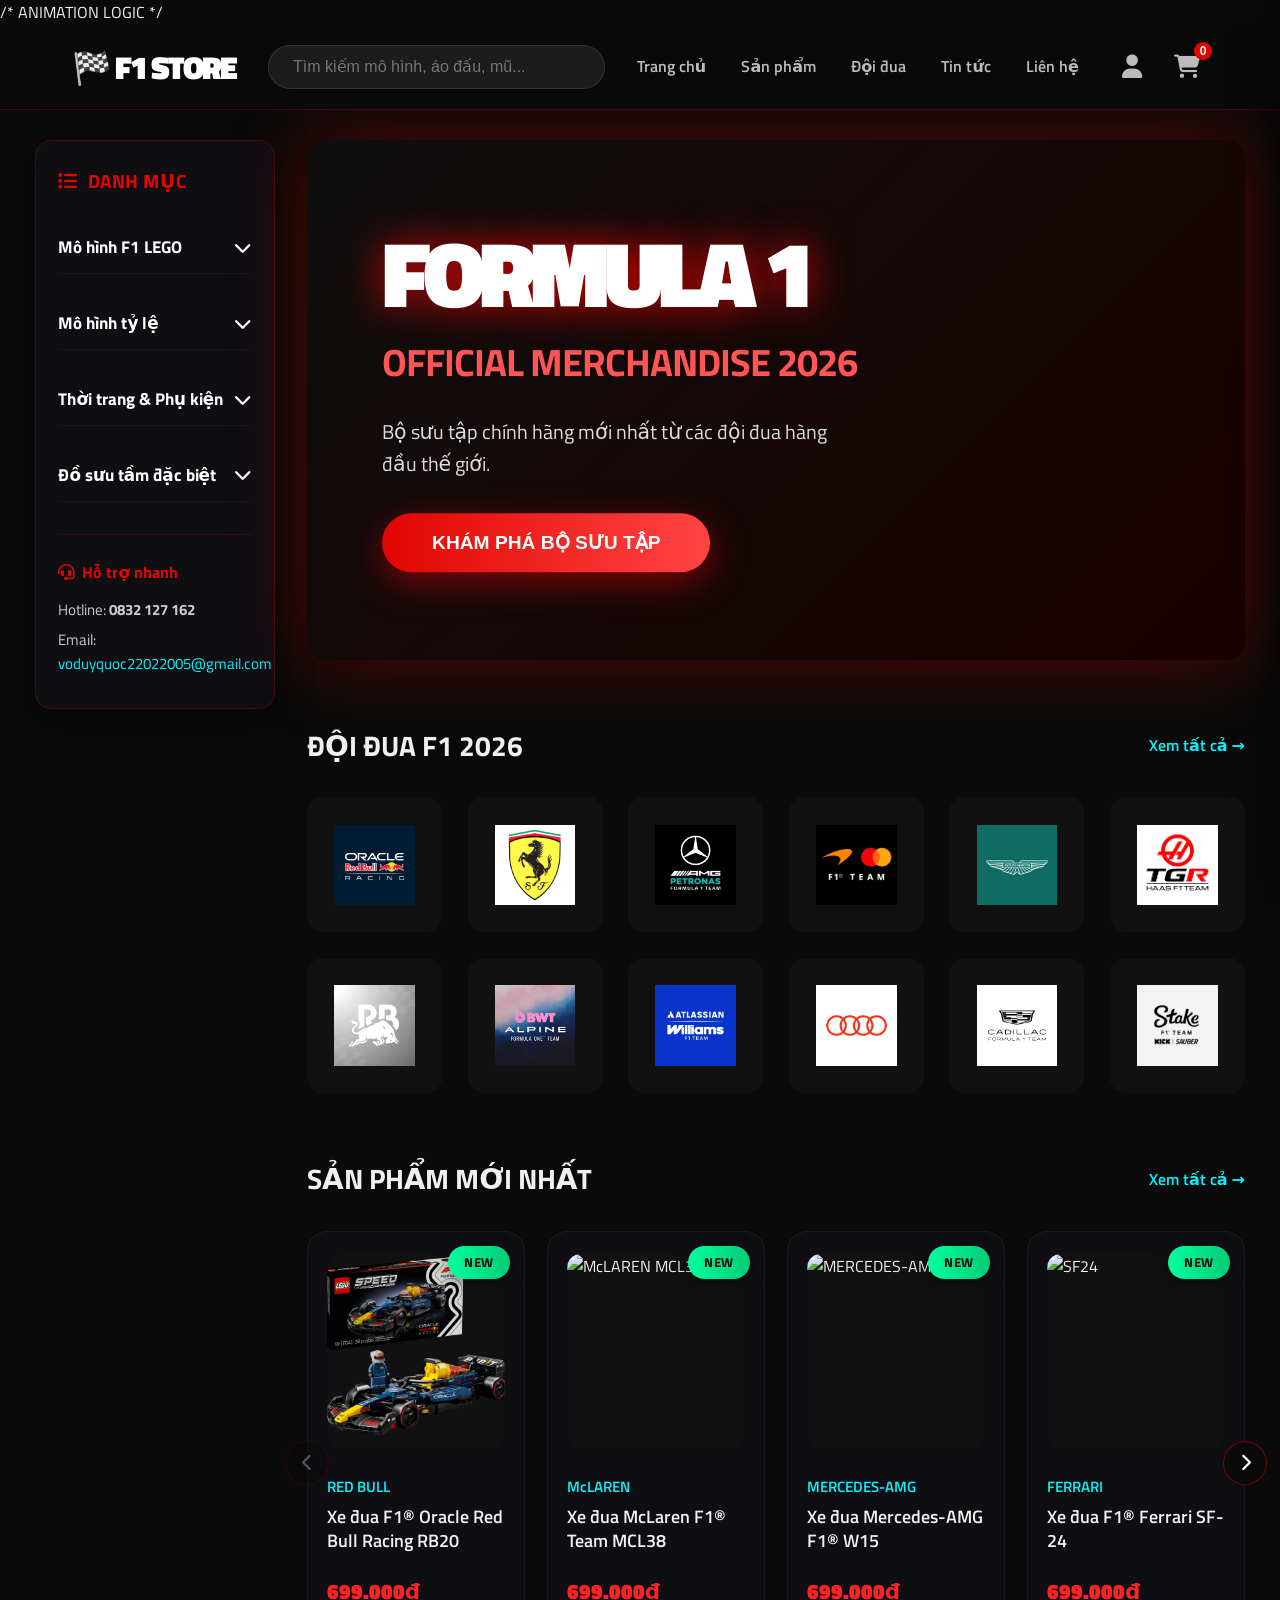
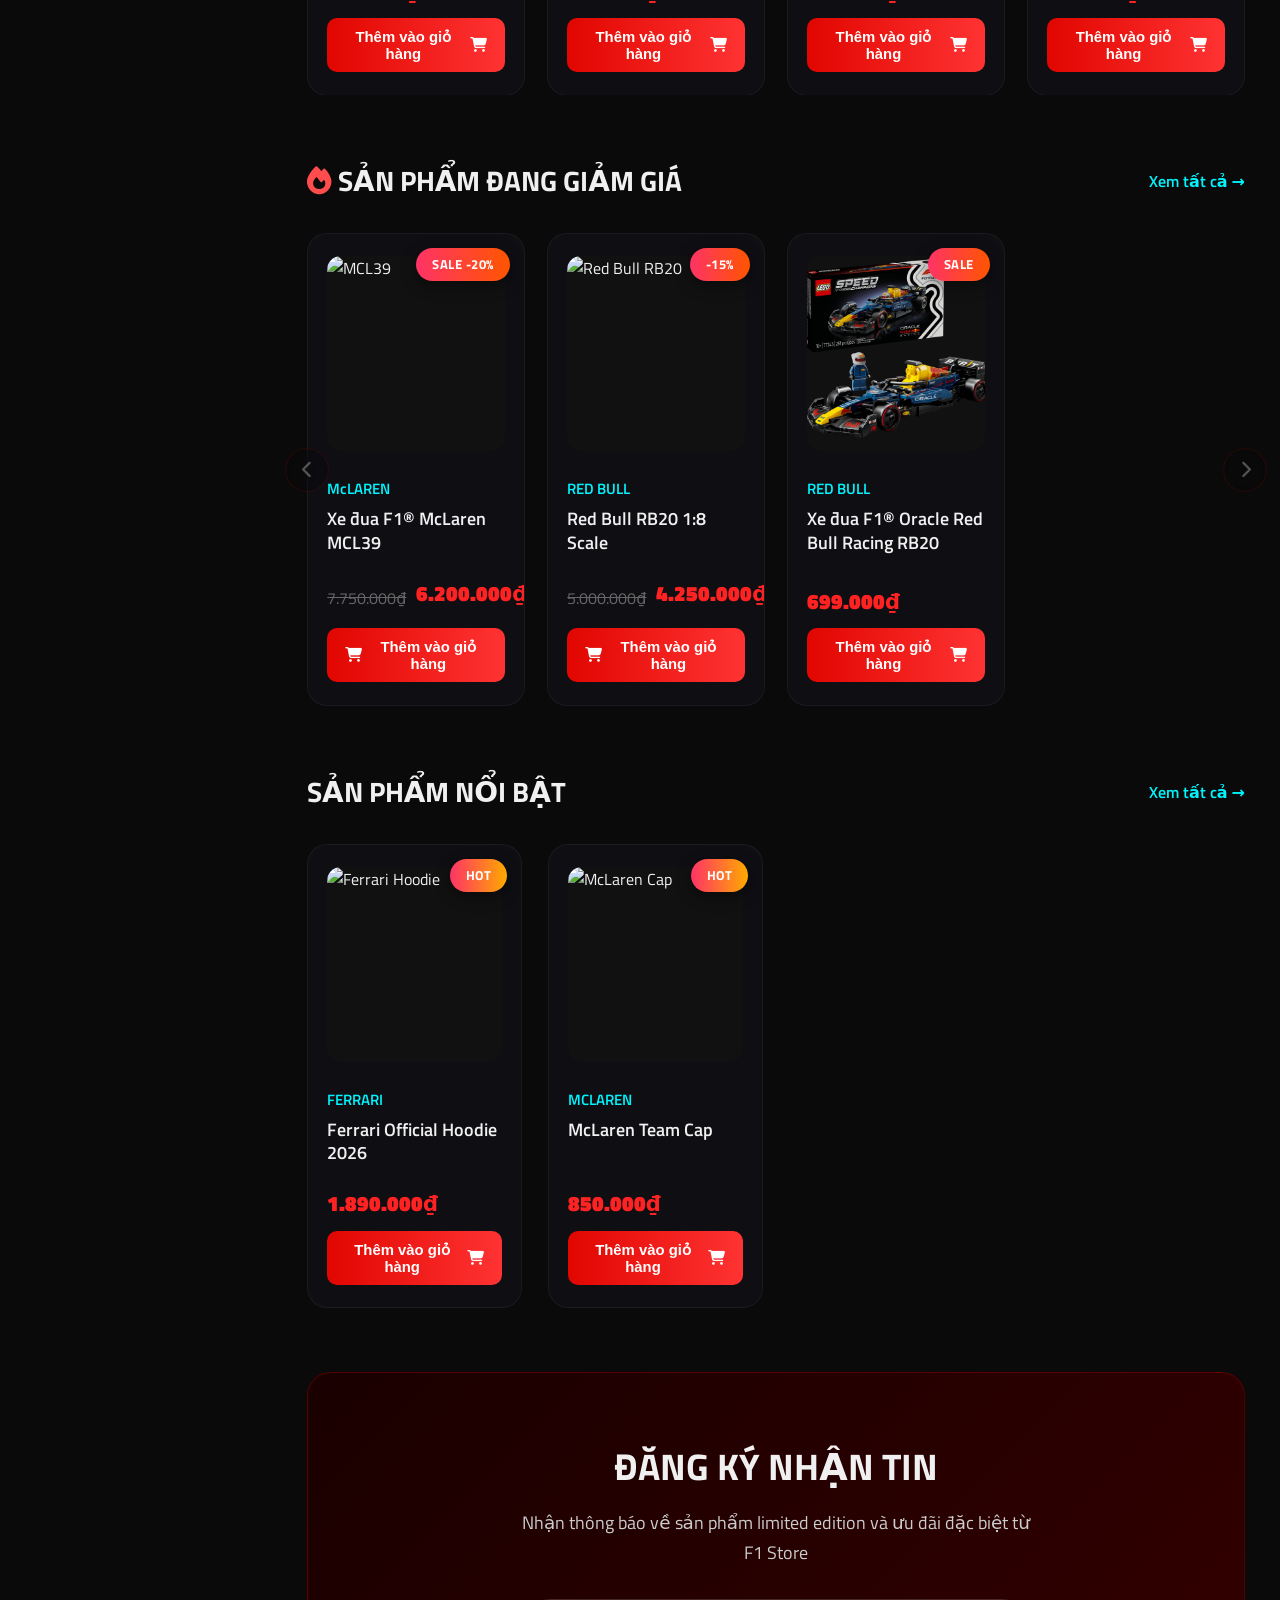
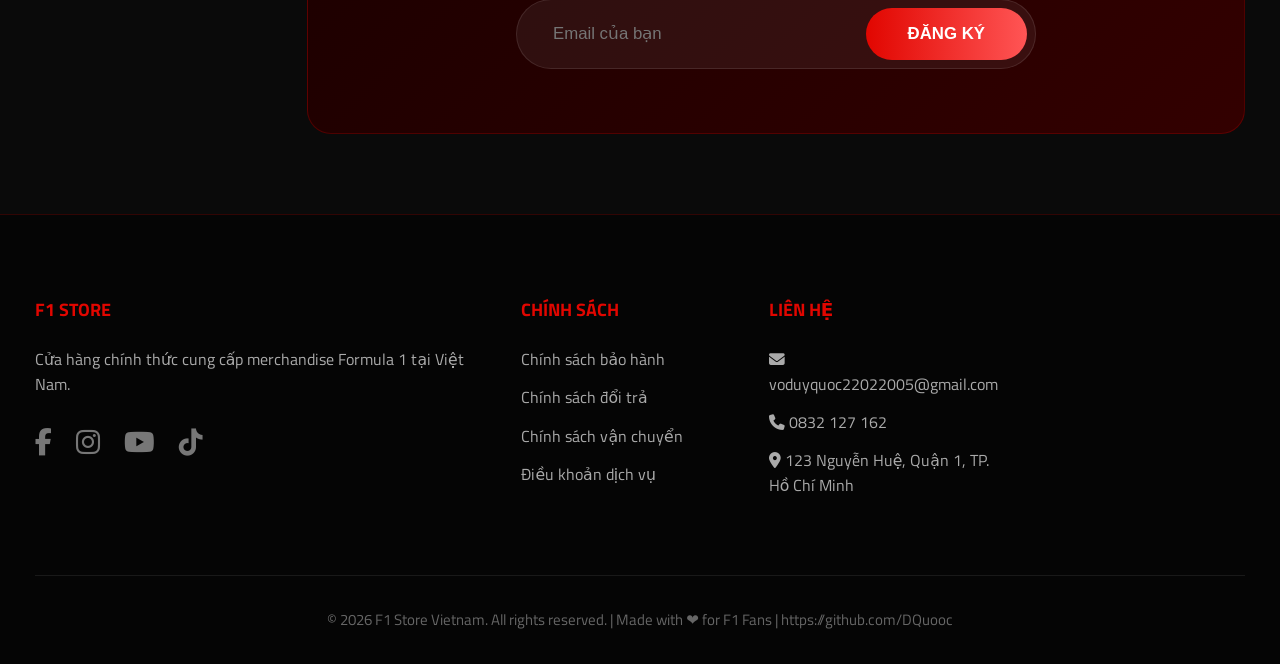
==== index.html @ 38807616 "update code" ====
<!DOCTYPE html>
<html lang="vi">

<head>
    <meta charset="UTF-8">
    <meta name="viewport" content="width=device-width, initial-scale=1.0">
    <meta name="description"
        content="F1 Store - Cửa hàng chính thức merchandise Formula 1 Việt Nam. Mô hình xe, LEGO, áo đấu, mũ và phụ kiện F1 cao cấp 2026.">
    <title>F1 Store - Official Merchandise 2026</title>

    <link href="https://fonts.googleapis.com/css2?family=Titillium+Web:wght@400;600;700;900&display=swap"
        rel="stylesheet">
    <link rel="stylesheet" href="https://cdnjs.cloudflare.com/ajax/libs/font-awesome/6.5.0/css/all.min.css">
    <link rel="stylesheet" href="style.css">
    <script src="script.js" defer></script>
</head>

<body>
    <link rel="stylesheet" href="https://cdnjs.cloudflare.com/ajax/libs/font-awesome/6.5.0/css/all.min.css">
    <div class="auth-modal" id="authModal">
        <div class="auth-wrapper">
            <span class="auth-close">&times;</span>


            <div class="auth-container" id="authContainer">

                <!-- SIGN UP -->
                <div class="auth-form-container auth-sign-up-container">
                    <form class="auth-form">
                        <h1 class="auth-h1">Create Account</h1>

                        <input class="auth-input" type="text" placeholder="Full Name" />
                        <input class="auth-input" type="text" placeholder="Username" />
                        <input class="auth-input" type="password" placeholder="Password" />

                        <button class="auth-button" type="button">
                            Sign Up
                        </button>

                        <div class="auth-social-text">or sign up with</div>

                        <div class="auth-social-container">
                            <a href="#" class="auth-social auth-social-fb"><i class="fab fa-facebook-f"></i></a>
                            <a href="#" class="auth-social auth-social-gg"><i class="fab fa-google-plus-g"></i></a>
                            <a href="#" class="auth-social auth-social-git"><i class="fab fa-github"></i></a>
                            <a href="#" class="auth-social auth-social-in"><i class="fab fa-linkedin-in"></i></a>
                        </div>
                    </form>
                </div>

                <!-- SIGN IN -->
                <div class="auth-form-container auth-sign-in-container">
                    <form class="auth-form">
                        <h1 class="auth-h1">Sign In</h1>

                        <input class="auth-input" type="text" placeholder="Username" />
                        <input class="auth-input" type="password" placeholder="Password" />

                        <a href="#" class="auth-forgot">Forgot your password?</a>

                        <!-- NÚT LOGIN CHUẨN -->
                        <button class="auth-button" type="button" onclick="window.location.href='index.html'">
                            Sign In
                        </button>

                        <div class="auth-social-text">or sign in with</div>

                        <div class="auth-social-container">
                            <a href="#" class="auth-social auth-social-fb"><i class="fab fa-facebook-f"></i></a>
                            <a href="#" class="auth-social auth-social-gg"><i class="fab fa-google-plus-g"></i></a>
                            <a href="#" class="auth-social auth-social-git"><i class="fab fa-github"></i></a>
                            <a href="#" class="auth-social auth-social-in"><i class="fab fa-linkedin-in"></i></a>
                        </div>
                    </form>
                </div>

                <!-- OVERLAY -->
                <div class="auth-overlay-container">
                    <div class="auth-overlay">

                        <div class="auth-overlay-panel auth-overlay-left">
                            <h1 class="auth-h1">Hello, Friend!</h1>
                            <p class="auth-p">Start your journey with us today</p>
                            <button class="auth-button auth-ghost" id="authSignIn">
                                Sign In
                            </button>
                        </div>

                        <div class="auth-overlay-panel auth-overlay-right">
                            <h1 class="auth-h1">Welcome Back!</h1>
                            <p class="auth-p">Keep connected with us please login</p>
                            <button class="auth-button auth-ghost" id="authSignUp">
                                Sign Up
                            </button>
                        </div>

                    </div>
                </div>

            </div>
        </div>


    </div>

    /* ANIMATION LOGIC */
    <div class="cart-sidebar" id="cartSidebar">
        <div class="cart-header">
            <h3><i class="fas fa-shopping-cart"></i> GIỎ HÀNG CỦA BẠN</h3>
            <span class="close-cart" id="closeCart">&times;</span>
        </div>

        <div class="cart-body" id="cartItems">
            <div class="empty-cart-msg">Giỏ hàng trống. Hãy chọn xe đua của bạn!</div>
        </div>

        <div class="cart-footer">
            <div class="cart-total">
                <span>TỔNG CỘNG:</span>
                <span id="cartTotalValue">0₫</span>
            </div>
            <button class="btn-checkout">THANH TOÁN NGAY</button>
        </div>
    </div>

    <div class="cart-overlay" id="cartOverlay"></div>

    <!-- HEADER -->
    <header class="header">
        <div class="header-inner">
            <div class="logo">🏁 F1 STORE</div>

            <input type="text" class="search" placeholder="Tìm kiếm mô hình, áo đấu, mũ...">

            <nav class="nav" aria-label="Main navigation">
                <a href="#" class="nav-link">Trang chủ</a>
                <a href="#" class="nav-link">Sản phẩm</a>
                <a href="#" class="nav-link">Đội đua</a>
                <a href="#" class="nav-link">Tin tức</a>
                <a href="#" class="nav-link">Liên hệ</a>

                <div class="user-actions">
                    <button class="icon-btn" aria-label="Tài khoản">
                        <i class="fas fa-user"></i>
                    </button>
                    <button class="icon-btn cart-btn" aria-label="Giỏ hàng">
                        <i class="fas fa-shopping-cart"></i>
                        <span class="cart-count" id="cart-count">0</span>
                    </button>
                </div>
            </nav>

            <button class="mobile-menu-btn" aria-label="Menu di động">
                <i class="fas fa-bars"></i>
            </button>
        </div>
    </header>

    <!-- FIXED CONTAINER -->
    <div class="container">

        <!-- SIDEBAR -->
        <aside class="sidebar">
            <div class="sidebar-title">
                <i class="fas fa-list"></i> DANH MỤC
            </div>

            <nav class="category-menu">
                <div class="menu-group">
                    <div class="menu-main">Mô hình F1 LEGO <i class="fas fa-chevron-down"></i></div>
                    <ul class="submenu">
                        <li><a href="#">Bộ lắp ráp xe F1</a></li>
                        <li><a href="#">LEGO Speed Champions</a></li>
                        <li><a href="#">LEGO Technic F1</a></li>
                    </ul>
                </div>

                <div class="menu-group">
                    <div class="menu-main">Mô hình tỷ lệ <i class="fas fa-chevron-down"></i></div>
                    <ul class="submenu">
                        <li><a href="#">Tỷ lệ 1:18</a></li>
                        <li><a href="#">Tỷ lệ 1:24</a></li>
                        <li><a href="#">Tỷ lệ 1:43</a></li>
                        <li><a href="#">Tỷ lệ 1:64</a></li>
                    </ul>
                </div>

                <div class="menu-group">
                    <div class="menu-main">Thời trang & Phụ kiện <i class="fas fa-chevron-down"></i></div>
                    <ul class="submenu">
                        <li><a href="#">Áo đội đua</a></li>
                        <li><a href="#">Mũ & Nón</a></li>
                        <li><a href="#">Áo Hoodie</a></li>
                        <li><a href="#">Phụ kiện khác</a></li>
                    </ul>
                </div>

                <div class="menu-group">
                    <div class="menu-main">Đồ sưu tầm đặc biệt <i class="fas fa-chevron-down"></i></div>
                    <ul class="submenu">
                        <li><a href="#">Limited Edition</a></li>
                        <li><a href="#">Kỷ niệm tay đua</a></li>
                    </ul>
                </div>
            </nav>

            <div class="sidebar-contact">
                <h4><i class="fas fa-headset"></i> Hỗ trợ nhanh</h4>
                <p>Hotline: <strong>0832 127 162</strong></p>
                <p>Email: <a href="mailto:voduyquoc22022005@gmail.com">voduyquoc22022005@gmail.com</a></p>
            </div>
        </aside>

        <!-- MAIN CONTENT -->
        <main class="main">

            <!-- HERO BANNER -->
            <section class="hero-banner">
                <div class="banner-video">
                    <video autoplay loop muted playsinline>
                        <source src="anh/vid2.mp4" type="video/mp4">
                    </video>
                </div>
                <div class="banner-content">
                    <h1>FORMULA 1</h1>
                    <h2>OFFICIAL MERCHANDISE 2026</h2>
                    <p>Bộ sưu tập chính hãng mới nhất từ các đội đua hàng đầu thế giới.</p>
                    <button class="btn-explore">KHÁM PHÁ BỘ SƯU TẬP</button>
                </div>
            </section>

            <!-- ĐỘI ĐUA F1 2026 -->
            <section class="section">
                <div class="section-header">
                    <h3>ĐỘI ĐUA F1 2026</h3>
                    <a href="#" class="view-all">Xem tất cả →</a>
                </div>
                <div class="team-grid">
                    <a href="#" class="team-item"><img src="anh/1.jpg" alt="Ferrari"></a>
                    <a href="#" class="team-item"><img src="anh/2.jpg" alt="Mercedes"></a>
                    <a href="#" class="team-item"><img src="anh/3.jpg" alt="Red Bull"></a>
                    <a href="#" class="team-item"><img src="anh/4.jpg" alt="McLaren"></a>
                    <a href="#" class="team-item"><img src="anh/5.jpg" alt="Aston Martin"></a>
                    <a href="#" class="team-item"><img src="anh/6.jpg" alt="Alpine"></a>
                    <a href="#" class="team-item"><img src="anh/7.jpg" alt="Williams"></a>
                    <a href="#" class="team-item"><img src="anh/8.jpg" alt="RB"></a>
                    <a href="#" class="team-item"><img src="anh/9.jpg" alt="Sauber"></a>
                    <a href="#" class="team-item"><img src="anh/10.jpg" alt="Haas"></a>
                    <a href="#" class="team-item"><img src="anh/11.jpg" alt="Audi"></a>
                    <a href="#" class="team-item"><img src="anh/12.jpg" alt="Andretti"></a>
                </div>
            </section>

            <!-- SẢN PHẨM MỚI NHẤT - SLIDER 4 thẻ, bấm nút để cuộn -->
            <section class="section">
                <div class="section-header">
                    <h3>SẢN PHẨM MỚI NHẤT</h3>
                    <a href="#" class="view-all">Xem tất cả →</a>
                </div>

                <div class="slider-section">
                    <button class="slider-btn btn-prev" aria-label="Trước"><i class="fas fa-chevron-left"></i></button>
                    <button class="slider-btn btn-next" aria-label="Sau"><i class="fas fa-chevron-right"></i></button>

                    <div class="slider-viewport">
                        <div class="slider-track">

                            <div class="product-card">
                                <span class="badge new">NEW</span>
                                <div class="img-container">
                                    <img src="anh/lego/redbull/speed1.png" alt="RB20">
                                </div>
                                <p class="brand">RED BULL</p>
                                <h4>Xe đua F1® Oracle Red Bull Racing RB20</h4>
                                <div class="price-row">
                                    <span class="price">699.000₫</span>
                                    <button class="btn-add-cart" onclick="addToCart('Red Bull RB20', 699000)">
                                        Thêm vào giỏ hàng <i class="fas fa-shopping-cart"></i>
                                    </button>
                                </div>
                            </div>

                            <div class="product-card">
                                <span class="badge new">NEW</span>
                                <div class="img-container">
                                    <img src="https://www.lego.com/cdn/cs/set/assets/bltaefe7da97d921e16/77251_boxprod_v39_en-gb.png?format=webply&fit=bounds&quality=70&width=800&height=800&dpr=1.5"
                                        alt="McLAREN MCL38">
                                </div>
                                <p class="brand">McLAREN</p>
                                <h4>Xe đua McLaren F1® Team MCL38</h4>
                                <div class="price-row">
                                    <span class="price">699.000₫</span>
                                    <button class="btn-add-cart" onclick="addToCart('McLAREN MCL38', 699000)">
                                        Thêm vào giỏ hàng <i class="fas fa-shopping-cart"></i>
                                    </button>
                                </div>
                            </div>

                            <div class="product-card">
                                <span class="badge new">NEW</span>
                                <div class="img-container">
                                    <img src="https://www.lego.com/cdn/cs/set/assets/bltdebbd34296f1ce78/77244_boxprod_v39_en-gb.png?format=webply&fit=bounds&quality=70&width=800&height=800&dpr=1.5"
                                        alt="MERCEDES-AMG">
                                </div>
                                <p class="brand">MERCEDES-AMG</p>
                                <h4>Xe đua Mercedes-AMG F1® W15</h4>
                                <div class="price-row">
                                    <span class="price">699.000₫</span>
                                    <button class="btn-add-cart" onclick="addToCart('MERCEDES-AMG W15', 699000)">
                                        Thêm vào giỏ hàng <i class="fas fa-shopping-cart"></i>
                                    </button>
                                </div>
                            </div>

                            <div class="product-card">
                                <span class="badge new">NEW</span>
                                <div class="img-container">
                                    <img src="https://www.lego.com/cdn/cs/set/assets/bltd193d7c8cfbfc4cd/77242_boxprod_v39_en-gb.png?format=webply&fit=bounds&quality=70&width=800&height=800&dpr=1.5"
                                        alt="SF24">
                                </div>
                                <p class="brand">FERRARI</p>
                                <h4>Xe đua F1® Ferrari SF-24</h4>
                                <div class="price-row">
                                    <span class="price">699.000₫</span>
                                    <button class="btn-add-cart" onclick="addToCart('FERRARI SF-24', 699000)">
                                        Thêm vào giỏ hàng <i class="fas fa-shopping-cart"></i>
                                    </button>
                                </div>
                            </div>

                            <div class="product-card">
                                <span class="badge new">NEW</span>
                                <div class="img-container">
                                    <img src="https://www.lego.com/cdn/cs/set/assets/bltabd8d686bcca8fca/blt480f8e3525715603-77259_boxprod_v39_en-gb.png?format=webply&fit=bounds&quality=70&width=800&height=800&dpr=1.5"
                                        alt="R26">
                                </div>
                                <p class="brand">AUDI</p>
                                <h4>Xe đua Audi Revolut F1® Team R26</h4>
                                <div class="price-row">
                                    <span class="price">699.000₫</span>
                                    <button class="btn-add-cart" onclick="addToCart('AUDI R26', 699000)">
                                        Thêm vào giỏ hàng <i class="fas fa-shopping-cart"></i>
                                    </button>
                                </div>
                            </div>

                        </div><!-- /slider-track -->
                    </div><!-- /slider-viewport -->
                </div><!-- /slider-section -->
            </section>

            <!-- SẢN PHẨM ĐANG GIẢM GIÁ - SLIDER -->
            <section class="section">
                <div class="section-header">
                    <h3><i class="fas fa-fire" style="color:#ff4d4d"></i> SẢN PHẨM ĐANG GIẢM GIÁ</h3>
                    <a href="#" class="view-all">Xem tất cả →</a>
                </div>

                <div class="slider-section">
                    <button class="slider-btn btn-prev" aria-label="Trước"><i class="fas fa-chevron-left"></i></button>
                    <button class="slider-btn btn-next" aria-label="Sau"><i class="fas fa-chevron-right"></i></button>

                    <div class="slider-viewport">
                        <div class="slider-track">

                            <div class="product-card">
                                <span class="badge sale">SALE -20%</span>
                                <div class="img-container">
                                    <img src="https://www.lego.com/cdn/cs/set/assets/blt4d73eeeba610152c/blt94fedcc1daf48b2a-42228_boxprod_v39_en-us.png?format=webply&fit=bounds&quality=70&width=1200&height=1200&dpr=1.5"
                                        alt="MCL39">
                                </div>
                                <p class="brand">McLAREN</p>
                                <h4>Xe đua F1® McLaren MCL39</h4>
                                <div class="price-row-sale">
                                    <div class="price-group">
                                        <span class="old-price">7.750.000₫</span>
                                        <span class="price">6.200.000₫</span>
                                    </div>
                                    <button class="btn-add-cart" onclick="addToCart('McLaren MCL39', 6200000)">
                                        <i class="fas fa-shopping-cart"></i> Thêm vào giỏ hàng
                                    </button>
                                </div>
                            </div>

                            <div class="product-card">
                                <span class="badge sale">-15%</span>
                                <div class="img-container">
                                    <img src="https://www.lego.com/cdn/cs/set/assets/blt2847611d46bfd9e7/42206_boxprod_v39_en-gb.png?format=webply&fit=bounds&quality=70&width=800&height=800&dpr=1.5"
                                        alt="Red Bull RB20">
                                </div>
                                <p class="brand">RED BULL</p>
                                <h4>Red Bull RB20 1:8 Scale</h4>
                                <div class="price-row-sale">
                                    <div class="price-group">
                                        <span class="old-price">5.000.000₫</span>
                                        <span class="price">4.250.000₫</span>
                                    </div>
                                    <button class="btn-add-cart" onclick="addToCart('Red Bull RB20 1:8', 4250000)">
                                        <i class="fas fa-shopping-cart"></i> Thêm vào giỏ hàng
                                    </button>
                                </div>
                            </div>

                            <div class="product-card">
                                <span class="badge sale">SALE</span>
                                <div class="img-container">
                                    <img src="anh/lego/redbull/speed1.png" alt="RB20">
                                </div>
                                <p class="brand">RED BULL</p>
                                <h4>Xe đua F1® Oracle Red Bull Racing RB20</h4>
                                <div class="price-row">
                                    <span class="price">699.000₫</span>
                                    <button class="btn-add-cart" onclick="addToCart('Red Bull RB20', 699000)">
                                        Thêm vào giỏ hàng <i class="fas fa-shopping-cart"></i>
                                    </button>
                                </div>
                            </div>

                        </div><!-- /slider-track -->
                    </div><!-- /slider-viewport -->
                </div><!-- /slider-section -->
            </section>

            <!-- SẢN PHẨM NỔI BẬT - LƯỚI TĨNH 4 CỘT -->
            <section class="section">
                <div class="section-header">
                    <h3>SẢN PHẨM NỔI BẬT</h3>
                    <a href="#" class="view-all">Xem tất cả →</a>
                </div>
                <div class="product-grid-static">
                    <div class="product-card">
                        <span class="badge hot">HOT</span>
                        <div class="img-container">
                            <img src="https://via.placeholder.com/600x420/111/fff?text=Ferrari+Hoodie"
                                alt="Ferrari Hoodie">
                        </div>
                        <p class="brand">FERRARI</p>
                        <h4>Ferrari Official Hoodie 2026</h4>
                        <div class="price-row">
                            <span class="price">1.890.000₫</span>
                            <button class="btn-add-cart" onclick="addToCart('Ferrari Hoodie', 1890000)">
                                Thêm vào giỏ hàng <i class="fas fa-shopping-cart"></i>
                            </button>
                        </div>
                    </div>

                    <div class="product-card">
                        <span class="badge hot">HOT</span>
                        <div class="img-container">
                            <img src="https://via.placeholder.com/600x420/111/fff?text=McLaren+Cap" alt="McLaren Cap">
                        </div>
                        <p class="brand">MCLAREN</p>
                        <h4>McLaren Team Cap</h4>
                        <div class="price-row">
                            <span class="price">850.000₫</span>
                            <button class="btn-add-cart" onclick="addToCart('McLaren Cap', 850000)">
                                Thêm vào giỏ hàng <i class="fas fa-shopping-cart"></i>
                            </button>
                        </div>
                    </div>
                </div>
            </section>

            <!-- NEWSLETTER -->
            <section class="newsletter">
                <div class="newsletter-content">
                    <h3>ĐĂNG KÝ NHẬN TIN</h3>
                    <p>Nhận thông báo về sản phẩm limited edition và ưu đãi đặc biệt từ F1 Store</p>
                    <div class="newsletter-form">
                        <input type="email" placeholder="Email của bạn">
                        <button type="button">ĐĂNG KÝ</button>
                    </div>
                </div>
            </section>

        </main>
    </div>

    <!-- FOOTER -->
    <footer class="footer">
        <div class="footer-inner">
            <div class="footer-col about">
                <h4>F1 STORE</h4>
                <p>Cửa hàng chính thức cung cấp merchandise Formula 1 tại Việt Nam.</p>
                <div class="socials">
                    <a href="#" aria-label="Facebook"><i class="fab fa-facebook-f"></i></a>
                    <a href="#" aria-label="Instagram"><i class="fab fa-instagram"></i></a>
                    <a href="#" aria-label="YouTube"><i class="fab fa-youtube"></i></a>
                    <a href="#" aria-label="TikTok"><i class="fab fa-tiktok"></i></a>
                </div>
            </div>

            <div class="footer-col links">
                <h4>CHÍNH SÁCH</h4>
                <ul>
                    <li><a href="#">Chính sách bảo hành</a></li>
                    <li><a href="#">Chính sách đổi trả</a></li>
                    <li><a href="#">Chính sách vận chuyển</a></li>
                    <li><a href="#">Điều khoản dịch vụ</a></li>
                </ul>
            </div>

            <div class="footer-col contact-info">
                <h4>LIÊN HỆ</h4>
                <p><i class="fas fa-envelope"></i> voduyquoc22022005@gmail.com</p>
                <p><i class="fas fa-phone"></i> 0832 127 162</p>
                <p><i class="fas fa-map-marker-alt"></i> 123 Nguyễn Huệ, Quận 1, TP. Hồ Chí Minh</p>
            </div>
        </div>

        <div class="footer-bottom">
            <p>&copy; 2026 F1 Store Vietnam. All rights reserved. | Made with ❤️ for F1 Fans | https://github.com/DQuooc
            </p>
        </div>
    </footer>

</body>

</html>
---- style.css ----
/* =============================================
   F1 STORE - MODERN TECH CSS 2026 (FIXED)
   ============================================= */
 
* {
    margin: 0;
    padding: 0;
    box-sizing: border-box;
}
 
:root {
    --primary-red: #e10600;
    --dark-bg: #0a0a0a;
    --card-bg: rgba(15, 15, 20, 0.98);
    --text-light: #f0f0f0;
    --text-gray: #bbbbbb;
    --accent: #00f5ff;
    --font-main: 'Titillium Web', system-ui, sans-serif;
}
 
body {
    font-family: var(--font-main);
    background: var(--dark-bg);
    color: var(--text-light);
    line-height: 1.6;
}
 
/* ====================== HEADER ====================== */
.header {
    background: rgba(10, 10, 10, 0.98);
    backdrop-filter: blur(20px);
    position: sticky;
    top: 0;
    z-index: 1000;
    border-bottom: 1px solid rgba(225, 6, 0, 0.3);
}
 
.header-inner {
    max-width: 1200px;
    margin: 0 auto;
    padding: 1rem 2rem;
    display: flex;
    align-items: center;
    justify-content: space-between;
    gap: 2rem;
}
 
.logo {
    font-size: 2rem;
    font-weight: 900;
    letter-spacing: -2px;
    color: white;
    display: flex;
    align-items: center;
    gap: 10px;
}
 
.search {
    flex: 1;
    max-width: 460px;
    padding: 12px 24px;
    background: rgba(255, 255, 255, 0.08);
    border: 1px solid rgba(255, 255, 255, 0.1);
    border-radius: 50px;
    color: white;
    font-size: 1rem;
}
 
.search:focus {
    outline: none;
    background: rgba(255, 255, 255, 0.12);
    border-color: var(--primary-red);
}
 
.nav {
    display: flex;
    align-items: center;
    gap: 2.2rem;
    font-weight: 600;
}
 
.nav-link {
    color: var(--text-gray);
    text-decoration: none;
    position: relative;
}
 
.nav-link:hover { color: white; }
 
.nav-link::after {
    content: '';
    position: absolute;
    width: 0;
    height: 2px;
    bottom: -4px;
    left: 0;
    background: linear-gradient(to right, var(--primary-red), var(--accent));
    transition: width 0.3s ease;
}
 
.nav-link:hover::after { width: 100%; }
 
.user-actions { display: flex; gap: 1rem; }
 
.icon-btn {
    background: transparent;
    border: none;
    color: var(--text-gray);
    font-size: 1.45rem;
    cursor: pointer;
    padding: 8px;
    border-radius: 50%;
    transition: all 0.3s;
    position: relative;
}
 
.icon-btn:hover {
    background: rgba(225, 6, 0, 0.15);
    color: white;
}
 
.cart-count {
    position: absolute;
    top: -4px;
    right: -4px;
    background: var(--primary-red);
    color: white;
    font-size: 0.75rem;
    font-weight: 700;
    min-width: 18px;
    height: 18px;
    border-radius: 50%;
    display: flex;
    align-items: center;
    justify-content: center;
}
 
/* ====================== LAYOUT ====================== */
.container {
    width: 100%;
    margin: 0 auto;
    padding: 30px 35px 0;
    display: flex;
    gap: 32px;
    box-sizing: border-box;
}
 
@media (min-width: 1400px) {
    .container { padding: 30px 60px 0; }
    .footer { padding: 5rem 60px 2rem; }
}
 
/* ====================== SIDEBAR ====================== */
.sidebar {
    flex: 0 0 240px;
    max-width: 240px;
    background: var(--card-bg);
    border-radius: 16px;
    padding: 1.6rem 1.4rem;
    height: fit-content;
    border: 1px solid rgba(225, 6, 0, 0.25);
    box-shadow: 0 10px 35px rgba(0, 0, 0, 0.55);
    position: sticky;
    top: 100px;
    align-self: start;
}
 
.sidebar-title {
    font-size: 1.18rem;
    font-weight: 700;
    margin-bottom: 1.6rem;
    color: var(--primary-red);
    display: flex;
    align-items: center;
    gap: 10px;
    letter-spacing: 0.5px;
}
 
.menu-group { margin-bottom: 1.5rem; }
 
.menu-main {
    font-weight: 700;
    font-size: 1.05rem;
    padding: 12px 0;
    color: white;
    cursor: pointer;
    display: flex;
    justify-content: space-between;
    align-items: center;
    border-bottom: 1px solid rgba(225, 6, 0, 0.15);
    transition: color 0.3s ease;
}
 
.menu-main:hover { color: var(--accent); }
 
.menu-main i {
    transition: transform 0.4s ease;
    font-size: 1.1rem;
}
 
.menu-group.active .menu-main i { transform: rotate(180deg); }
 
.submenu {
    list-style: none;
    margin-top: 8px;
    display: none;
    padding-left: 4px;
}
 
.menu-group.active .submenu {
    display: block;
    animation: fadeIn 0.3s ease forwards;
}
 
.submenu li a {
    display: block;
    padding: 9px 14px;
    color: var(--text-gray);
    text-decoration: none;
    border-radius: 8px;
    font-size: 0.97rem;
    transition: all 0.3s ease;
    margin-bottom: 2px;
}
 
.submenu li a:hover {
    background: rgba(225, 6, 0, 0.18);
    color: white;
    padding-left: 22px;
}
 
@keyframes fadeIn {
    from { opacity: 0; transform: translateY(-8px); }
    to   { opacity: 1; transform: translateY(0); }
}
 
.sidebar-contact {
    margin-top: 2rem;
    padding-top: 1.5rem;
    border-top: 1px solid rgba(225, 6, 0, 0.2);
}
 
.sidebar-contact h4 {
    font-size: 1.02rem;
    color: var(--primary-red);
    margin-bottom: 0.8rem;
    display: flex;
    align-items: center;
    gap: 8px;
}
 
.sidebar-contact p {
    font-size: 0.95rem;
    color: #ccc;
    margin-bottom: 6px;
}
 
.sidebar-contact a { color: var(--accent); text-decoration: none; }
.sidebar-contact a:hover { text-decoration: underline; }
 
/* ====================== MAIN ====================== */
.main {
    flex: 1;
    min-width: 0;
    display: flex;
    flex-direction: column;
    gap: 4rem;
}
 
/* ====================== HERO BANNER ====================== */
.hero-banner {
    position: relative;
    height: 520px;
    border-radius: 20px;
    overflow: hidden;
    box-shadow: 0 0 80px rgba(225, 6, 0, 0.35);
    background: linear-gradient(135deg, #0f0f0f 0%, #1a0000 100%);
}
 
.banner-video {
    width: 100%;
    height: 100%;
    position: absolute;
    top: 0;
    left: 0;
    overflow: hidden;
}
 
.banner-video video {
    width: 100%;
    height: 100%;
    object-fit: cover;
}
 
.banner-content {
    position: absolute;
    top: 50%;
    left: 8%;
    transform: translateY(-50%);
    z-index: 3;
    max-width: 620px;
}
 
.banner-content h1 {
    font-size: 5.8rem;
    font-weight: 900;
    letter-spacing: -6px;
    line-height: 1;
    color: #ffffff;
    text-shadow: 0 0 40px rgba(225, 6, 0, 0.9);
}
 
.banner-content h2 {
    font-size: 2.35rem;
    font-weight: 700;
    color: #ff5555;
    margin: 12px 0 24px;
    letter-spacing: -1px;
}
 
.banner-content p {
    font-size: 1.28rem;
    color: #dddddd;
    margin-bottom: 32px;
    max-width: 480px;
}
 
.btn-explore {
    padding: 18px 50px;
    background: linear-gradient(90deg, #e10600, #ff4444);
    color: white;
    border: none;
    border-radius: 50px;
    font-size: 1.2rem;
    font-weight: 700;
    cursor: pointer;
    box-shadow: 0 10px 35px rgba(225, 6, 0, 0.5);
    transition: all 0.4s ease;
}
 
.btn-explore:hover {
    transform: scale(1.08) translateY(-3px);
    box-shadow: 0 15px 45px rgba(225, 6, 0, 0.7);
}
 
/* ====================== SECTION HEADER ====================== */
.section-header {
    display: flex;
    justify-content: space-between;
    align-items: center;
    margin-bottom: 1.8rem;
}
 
.section-header h3 { font-size: 1.75rem; font-weight: 700; }
 
.view-all { color: var(--accent); text-decoration: none; font-weight: 600; }
.view-all:hover { color: white; }
 
/* ====================== TEAM GRID ====================== */
.team-grid {
    display: grid;
    grid-template-columns: repeat(6, 1fr);
    gap: 1.6rem;
    width: 100%;
}
 
.team-item {
    aspect-ratio: 1 / 1;
    background: #111;
    border-radius: 16px;
    overflow: hidden;
    border: 2px solid transparent;
    transition: all 0.4s ease;
    display: flex;
    align-items: center;
    justify-content: center;
    padding: 8px;
}
 
.team-item:hover {
    transform: scale(1.12);
    border-color: var(--primary-red);
}
 
.team-item img {
    width: 70%;
    height: 70%;
    object-fit: contain;
    filter: brightness(1.05);
}
 
.team-item:hover img { filter: brightness(1.15); }
 
/* ====================== PRODUCT CARD (DÙNG CHUNG) ====================== */
.product-card {
    background: var(--card-bg);
    border-radius: 20px;
    overflow: hidden;
    transition: all 0.4s ease;
    position: relative;
    padding: 1.4rem 1.2rem;
    display: flex;
    flex-direction: column;
    border: 1px solid rgba(255,255,255,0.05);
}
 
.product-card:hover {
    transform: translateY(-14px);
    box-shadow: 0 30px 60px rgba(0, 0, 0, 0.6);
    border-color: rgba(225, 6, 0, 0.3);
}
 
.img-container {
    height: 195px;
    background: #111;
    overflow: hidden;
    border-radius: 14px;
    margin-bottom: 14px;
    flex-shrink: 0;
}
 
.img-container img {
    width: 100%;
    height: 100%;
    object-fit: cover;
    transition: transform 0.7s ease;
}
 
.product-card:hover .img-container img { transform: scale(1.1); }
 
/* ====================== BADGE ====================== */
.badge {
    position: absolute;
    top: 14px;
    right: 14px;
    padding: 6px 16px;
    font-size: 0.82rem;
    font-weight: 700;
    border-radius: 30px;
    z-index: 10;
    box-shadow: 0 5px 15px rgba(0, 0, 0, 0.4);
    text-transform: uppercase;
    letter-spacing: 0.5px;
}
 
.badge.new { background: linear-gradient(90deg, #00ff9d, #00cc77); color: #000; }
.badge.sale { background: linear-gradient(90deg, #ff3366, #ff5500); color: white; }
.badge.hot { background: linear-gradient(90deg, #ff3366, #ffaa00); color: white; }
 
/* ====================== CARD CONTENT ====================== */
.brand {
    font-size: 0.93rem;
    color: var(--accent);
    margin: 12px 0 6px;
    font-weight: 600;
}
 
.product-card h4 {
    font-size: 1.1rem;
    font-weight: 600;
    line-height: 1.35;
    margin-bottom: 12px;
    flex-grow: 1;
}
 
.price {
    font-size: 1.32rem;
    font-weight: 800;
    color: #ff2222;
    display: block;
    margin-bottom: 10px;
}
 
.price-row { margin-top: auto; padding-top: 10px; }
 
.price-row-sale {
    margin-top: auto;
    padding-top: 10px;
    display: flex;
    flex-direction: column;
    gap: 8px;
}
 
.price-group { display: flex; align-items: center; gap: 10px; }
 
.old-price {
    font-size: 1rem;
    color: #666;
    text-decoration: line-through;
}
 
.btn-add-cart {
    background: linear-gradient(90deg, #e10600, #ff3333);
    color: white;
    border: none;
    padding: 10px 18px;
    border-radius: 10px;
    cursor: pointer;
    font-size: 0.93rem;
    font-weight: 600;
    width: 100%;
    display: flex;
    align-items: center;
    justify-content: center;
    gap: 8px;
    transition: all 0.3s ease;
}
 
.btn-add-cart:hover {
    background: linear-gradient(90deg, #ff3333, #ff5555);
    transform: translateY(-3px);
}
 
/* ====================== 
   PRODUCT GRID TĨNH (Sản phẩm nổi bật - 4 cột cố định)
   ====================== */
.product-grid-static {
    display: grid;
    grid-template-columns: repeat(4, 1fr);
    gap: 1.6rem;
    width: 100%;
}
 
/* ====================== 
   SLIDER NGANG (Sản phẩm mới nhất + Đang giảm giá)
   Hiển thị 4 thẻ, bấm nút để cuộn
   ====================== */
.slider-section {
    position: relative;
    width: 100%;
}
 
.slider-viewport {
    overflow: hidden;
    width: 100%;
    border-radius: 8px;
}
 
.slider-track {
    display: flex;
    gap: 1.4rem;
    transition: transform 0.45s cubic-bezier(0.25, 0.46, 0.45, 0.94);
    will-change: transform;
}
 
/* Mỗi thẻ chiếm đúng 1/4 viewport trừ gap */
.slider-track .product-card {
    flex: 0 0 calc(25% - 1.05rem);
    min-width: calc(25% - 1.05rem);
}
 
/* Nút mũi tên */
.slider-btn {
    position: absolute;
    top: 50%;
    transform: translateY(-50%);
    z-index: 10;
    width: 44px;
    height: 44px;
    background: rgba(10,10,10,0.85);
    border: 1px solid rgba(225, 6, 0, 0.5);
    color: white;
    border-radius: 50%;
    font-size: 1.1rem;
    cursor: pointer;
    display: flex;
    align-items: center;
    justify-content: center;
    transition: all 0.3s;
    backdrop-filter: blur(6px);
}
 
.slider-btn:hover {
    background: var(--primary-red);
    border-color: var(--primary-red);
    transform: translateY(-50%) scale(1.1);
}
 
.slider-btn.btn-prev { left: -22px; }
.slider-btn.btn-next { right: -22px; }
 
.slider-btn:disabled {
    opacity: 0.3;
    cursor: not-allowed;
    pointer-events: none;
}
 
/* ====================== NEWSLETTER ====================== */
.newsletter {
    background: linear-gradient(135deg, #1a0000, #330000);
    border-radius: 24px;
    padding: 4rem 3rem;
    text-align: center;
    border: 1px solid rgba(225, 6, 0, 0.25);
}
 
.newsletter h3 { font-size: 2.3rem; font-weight: 700; margin-bottom: 12px; }
 
.newsletter p {
    font-size: 1.15rem;
    color: #ccc;
    max-width: 520px;
    margin: 0 auto 2rem;
}
 
.newsletter-form {
    max-width: 520px;
    margin: 0 auto;
    display: flex;
    gap: 12px;
    background: rgba(255,255,255,0.06);
    padding: 8px;
    border-radius: 50px;
    border: 1px solid rgba(255,255,255,0.1);
}
 
.newsletter-form input {
    flex: 1;
    padding: 16px 28px;
    background: transparent;
    border: none;
    color: white;
    font-size: 1.05rem;
}
 
.newsletter-form input:focus { outline: none; }
 
.newsletter-form button {
    padding: 16px 42px;
    background: linear-gradient(90deg, #e10600, #ff5555);
    color: white;
    border: none;
    border-radius: 50px;
    font-weight: 700;
    font-size: 1.05rem;
    cursor: pointer;
    transition: all 0.4s;
}
 
.newsletter-form button:hover {
    transform: scale(1.05);
    box-shadow: 0 10px 30px rgba(225, 6, 0, 0.6);
}
 
/* ====================== FOOTER ====================== */
.footer {
    background: #050505;
    padding: 5rem 35px 2rem;
    margin-top: 5rem;
    border-top: 1px solid rgba(225, 6, 0, 0.2);
}
 
.footer-inner {
    max-width: 1400px;
    margin: 0 auto;
    display: grid;
    grid-template-columns: 2.2fr 1fr 1fr 1fr;
    gap: 3rem;
}
 
.footer-col h4 {
    color: var(--primary-red);
    margin-bottom: 1.4rem;
    font-size: 1.15rem;
    font-weight: 700;
}
 
.footer-col p,
.footer-col a {
    color: #aaa;
    margin-bottom: 0.8rem;
    font-size: 0.98rem;
    text-decoration: none;
}
 
.footer-col ul { list-style: none; }
.footer-col ul li { margin-bottom: 0.8rem; }
.footer-col a:hover { color: var(--accent); }
 
.socials { margin-top: 1.5rem; }
 
.socials a {
    font-size: 1.7rem;
    margin-right: 20px;
    color: #777;
    transition: all 0.3s;
    display: inline-block;
}
 
.socials a:hover {
    color: var(--accent);
    transform: translateY(-4px);
}
 
.footer-bottom {
    max-width: 1400px;
    margin: 4rem auto 0;
    padding-top: 2rem;
    border-top: 1px solid rgba(255,255,255,0.08);
    text-align: center;
    color: #666;
    font-size: 0.95rem;
}
 
/* ====================== MOBILE MENU ====================== */
.mobile-menu-btn {
    display: none;
    background: transparent;
    border: none;
    color: white;
    font-size: 1.5rem;
    cursor: pointer;
}
 
/* ====================== RESPONSIVE ====================== */
@media (max-width: 1100px) {
    .container {
        padding: 20px 1.5rem;
        flex-direction: column;
    }
    .sidebar {
        position: static;
        flex: none;
        max-width: 100%;
        width: 100%;
    }
    .banner-content h1 { font-size: 4.2rem; }
 
    /* Slider: 2 thẻ trên tablet */
    .slider-track .product-card {
        flex: 0 0 calc(50% - 0.7rem);
        min-width: calc(50% - 0.7rem);
    }
    .product-grid-static {
        grid-template-columns: repeat(2, 1fr);
    }
}
 
@media (max-width: 1024px) {
    .team-grid { grid-template-columns: repeat(4, 1fr); }
}
 
@media (max-width: 768px) {
    .header-inner { padding: 1rem 1.5rem; }
    .nav { display: none; }
    .mobile-menu-btn { display: block; }
    .team-grid { grid-template-columns: repeat(3, 1fr); }
 
    /* Slider: 1 thẻ trên mobile */
    .slider-track .product-card {
        flex: 0 0 calc(100% - 0rem);
        min-width: calc(100% - 0rem);
    }
    .product-grid-static {
        grid-template-columns: repeat(1, 1fr);
    }
}
 
@media (max-width: 600px) {
    .team-grid { grid-template-columns: repeat(2, 1fr); }
    .banner-content h1 { font-size: 3rem; letter-spacing: -3px; }
    .banner-content h2 { font-size: 1.5rem; }
}
/* LOGIN*/
/* --- AUTH MODAL SYSTEM --- */
.auth-modal {
    display: none; 
    position: fixed; 
    z-index: 9999;
    top: 0; left: 0; 
    width: 100%; height: 100%;
    background: rgba(0, 0, 0, 0.85); 
    backdrop-filter: blur(10px);
}
.auth-wrapper { position: absolute; top: 50%; left: 50%; transform: translate(-50%, -50%); }
.auth-close { position: absolute; top: -45px; right: 0; color: white; font-size: 35px; cursor: pointer; transition: 0.3s; }
.auth-close:hover { color: var(--primary-red); }

/* CONTAINER LOGIN (Giữ nguyên style của Quoc) */
.auth-container {
    background-color: #fff; border-radius: 20px;
    box-shadow: 0 14px 28px rgba(0,0,0,0.25);
    position: relative; overflow: hidden;
    width: 768px; max-width: 100%; min-height: 500px;
}

.auth-form {
    background-color: #FFFFFF; display: flex; align-items: center;
    justify-content: center; flex-direction: column;
    padding: 0 40px; height: 100%; text-align: center;
}

.auth-h1 { font-weight: bold; margin: 0 0 10px 0; color: #333; }
.auth-p { font-size: 14px; margin: 15px 0 25px; color: #333; }

.auth-input {
    background-color: #f4f7f6; border: none; padding: 12px 15px;
    margin: 8px 0; width: 100%; border-radius: 10px; outline: none;
}

.auth-button {
    border-radius: 25px; border: 1px solid var(--primary-red);
    background-color: var(--primary-red); color: #FFFFFF;
    font-size: 12px; font-weight: bold; padding: 12px 45px;
    letter-spacing: 1px; text-transform: uppercase;
    transition: transform 80ms ease-in; cursor: pointer; margin-top: 15px;
}
.auth-button:active { transform: scale(0.95); }
.auth-button.auth-ghost { background-color: transparent; border-color: #FFFFFF; color: #FFF; }

.auth-forgot { color: #666; font-size: 13px; text-decoration: none; margin: 15px 0; }

/* SOCIALS */
.auth-social-text { margin-top: 25px; font-size: 12px; color: #aaa; position: relative; width: 100%; }
.auth-social-text::before, .auth-social-text::after { content: ""; position: absolute; top: 50%; width: 15%; height: 1px; background-color: #eee; }
.auth-social-text::before { left: 10%; } .auth-social-text::after { right: 10%; }

.auth-social-container { margin: 15px 0; display: flex; justify-content: center; }
.auth-social-container a {
    border: 1px solid #eee; border-radius: 50%; display: inline-flex;
    justify-content: center; align-items: center; margin: 0 8px;
    height: 38px; width: 38px; color: #333; text-decoration: none; transition: 0.3s;
}
.auth-social-fb:hover { color: #3b5998; border-color: #3b5998; }
.auth-social-gg:hover { color: #db4437; border-color: #db4437; }
.auth-social-git:hover { color: #000; border-color: #000; }

/* ANIMATION LOGIC */
.auth-form-container { position: absolute; top: 0; height: 100%; transition: all 0.6s ease-in-out; }
.auth-sign-in-container { left: 0; width: 50%; z-index: 2; }
.auth-sign-up-container { left: 0; width: 50%; opacity: 0; z-index: 1; }

.auth-container.right-panel-active .auth-sign-in-container { transform: translateX(100%); }
.auth-container.right-panel-active .auth-sign-up-container { transform: translateX(100%); opacity: 1; z-index: 5; }

.auth-overlay-container {
    position: absolute; top: 0; left: 50%; width: 50%; height: 100%;
    overflow: hidden; transition: transform 0.6s ease-in-out; z-index: 100;
}
.auth-container.right-panel-active .auth-overlay-container { transform: translateX(-100%); }

.auth-overlay {
    background: linear-gradient(to right, #900, var(--primary-red));
    color: #FFFFFF; position: relative; left: -100%;
    height: 100%; width: 200%; transform: translateX(0); transition: transform 0.6s ease-in-out;
}
.auth-container.right-panel-active .auth-overlay { transform: translateX(50%); }

.auth-overlay-panel {
    position: absolute; display: flex; align-items: center; justify-content: center;
    flex-direction: column; padding: 0 40px; text-align: center; top: 0; height: 100%; width: 50%;
}
.auth-overlay-left { transform: translateX(-20%); }
.auth-container.right-panel-active .auth-overlay-left { transform: translateX(0); }
.auth-overlay-right { right: 0; transform: translateX(0); }
.auth-container.right-panel-active .auth-overlay-right { transform: translateX(20%); }

/* --- CART SIDEBAR SYSTEM --- */
.cart-sidebar {
    position: fixed;
    top: 0; right: -400px; /* Ẩn bên phải màn hình */
    width: 400px; height: 100%;
    background: var(--card-bg);
    backdrop-filter: blur(20px);
    z-index: 2000;
    transition: 0.4s cubic-bezier(0.4, 0, 0.2, 1);
    border-left: 1px solid rgba(225, 6, 0, 0.3);
    display: flex; flex-direction: column;
    box-shadow: -10px 0 30px rgba(0,0,0,0.5);
}

.cart-sidebar.active { right: 0; }

.cart-header {
    padding: 2rem;
    border-bottom: 1px solid rgba(255,255,255,0.1);
    display: flex; justify-content: space-between; align-items: center;
}

.cart-header h3 { color: var(--primary-red); font-weight: 800; letter-spacing: 1px; }
.close-cart { font-size: 30px; color: white; cursor: pointer; transition: 0.3s; }
.close-cart:hover { color: var(--primary-red); transform: rotate(90deg); }

.cart-body { flex: 1; overflow-y: auto; padding: 1.5rem; }

/* Item trong giỏ hàng */
.cart-item {
    display: flex; gap: 15px; align-items: center;
    background: rgba(255,255,255,0.03);
    padding: 12px; border-radius: 12px; margin-bottom: 1rem;
    border: 1px solid rgba(255,255,255,0.05);
}

.cart-item img { width: 70px; height: 70px; object-fit: contain; background: #111; border-radius: 8px; }

.cart-item-info { flex: 1; }
.cart-item-info h4 { font-size: 0.95rem; margin-bottom: 5px; color: white; }
.cart-item-info p { color: var(--primary-red); font-weight: 700; font-size: 0.9rem; }

.remove-item { color: #666; cursor: pointer; transition: 0.3s; }
.remove-item:hover { color: #ff4444; }

.cart-footer { padding: 2rem; background: rgba(0,0,0,0.3); }
.cart-total { display: flex; justify-content: space-between; margin-bottom: 1.5rem; font-size: 1.2rem; font-weight: 800; }
#cartTotalValue { color: var(--accent); }

.btn-checkout {
    width: 100%; padding: 15px;
    background: linear-gradient(90deg, var(--primary-red), #ff4d4d);
    color: white; border: none; border-radius: 12px;
    font-weight: 800; cursor: pointer; transition: 0.3s;
}
.btn-checkout:hover { transform: scale(1.02); box-shadow: 0 0 20px rgba(225,6,0,0.5); }

/* Overlay */
.cart-overlay {
    position: fixed; top: 0; left: 0; width: 100%; height: 100%;
    background: rgba(0,0,0,0.7); display: none; z-index: 1500;
}
.cart-overlay.active { display: block; }
/* ===== CART ITEM ===== */
.cart-item {
    display: flex;
    align-items: center;
    gap: 15px;

    justify-content: space-between; /* đẩy icon qua phải */

    background: rgba(255,255,255,0.03);
    padding: 14px;
    border-radius: 14px;
    margin-bottom: 1rem;

    border: 1px solid rgba(255,255,255,0.05);
}

/* ảnh sản phẩm */
.cart-item img {
    width: 70px;
    height: 70px;
    object-fit: contain;
    background: #111;
    border-radius: 10px;
}

/* info (chiếm hết phần còn lại) */
.cart-item-info {
    flex: 1; /* QUAN TRỌNG */
}

/* tên */
.cart-item-info h4 {
    font-size: 0.95rem;
    margin-bottom: 5px;
    color: white;
}

/* giá */
.cart-item-info p {
    color: #e10600;
    font-weight: 700;
    font-size: 0.9rem;
}

/* ===== NÚT XOÁ (THÙNG RÁC) ===== */
.remove-btn {
    background: rgba(255, 0, 0, 0.12);
    border: none;

    width: 42px;
    height: 42px;

    border-radius: 50%;
    cursor: pointer;

    display: flex;
    align-items: center;
    justify-content: center;

    color: #ff4d4d;
    transition: all 0.3s ease;
}

/* icon bên trong */
.remove-btn i {
    font-size: 1.1rem;
}

/* hover */
.remove-btn:hover {
    background: #ff4d4d;
    color: white;
    transform: scale(1.15); /* KHÔNG XOAY nữa */
}
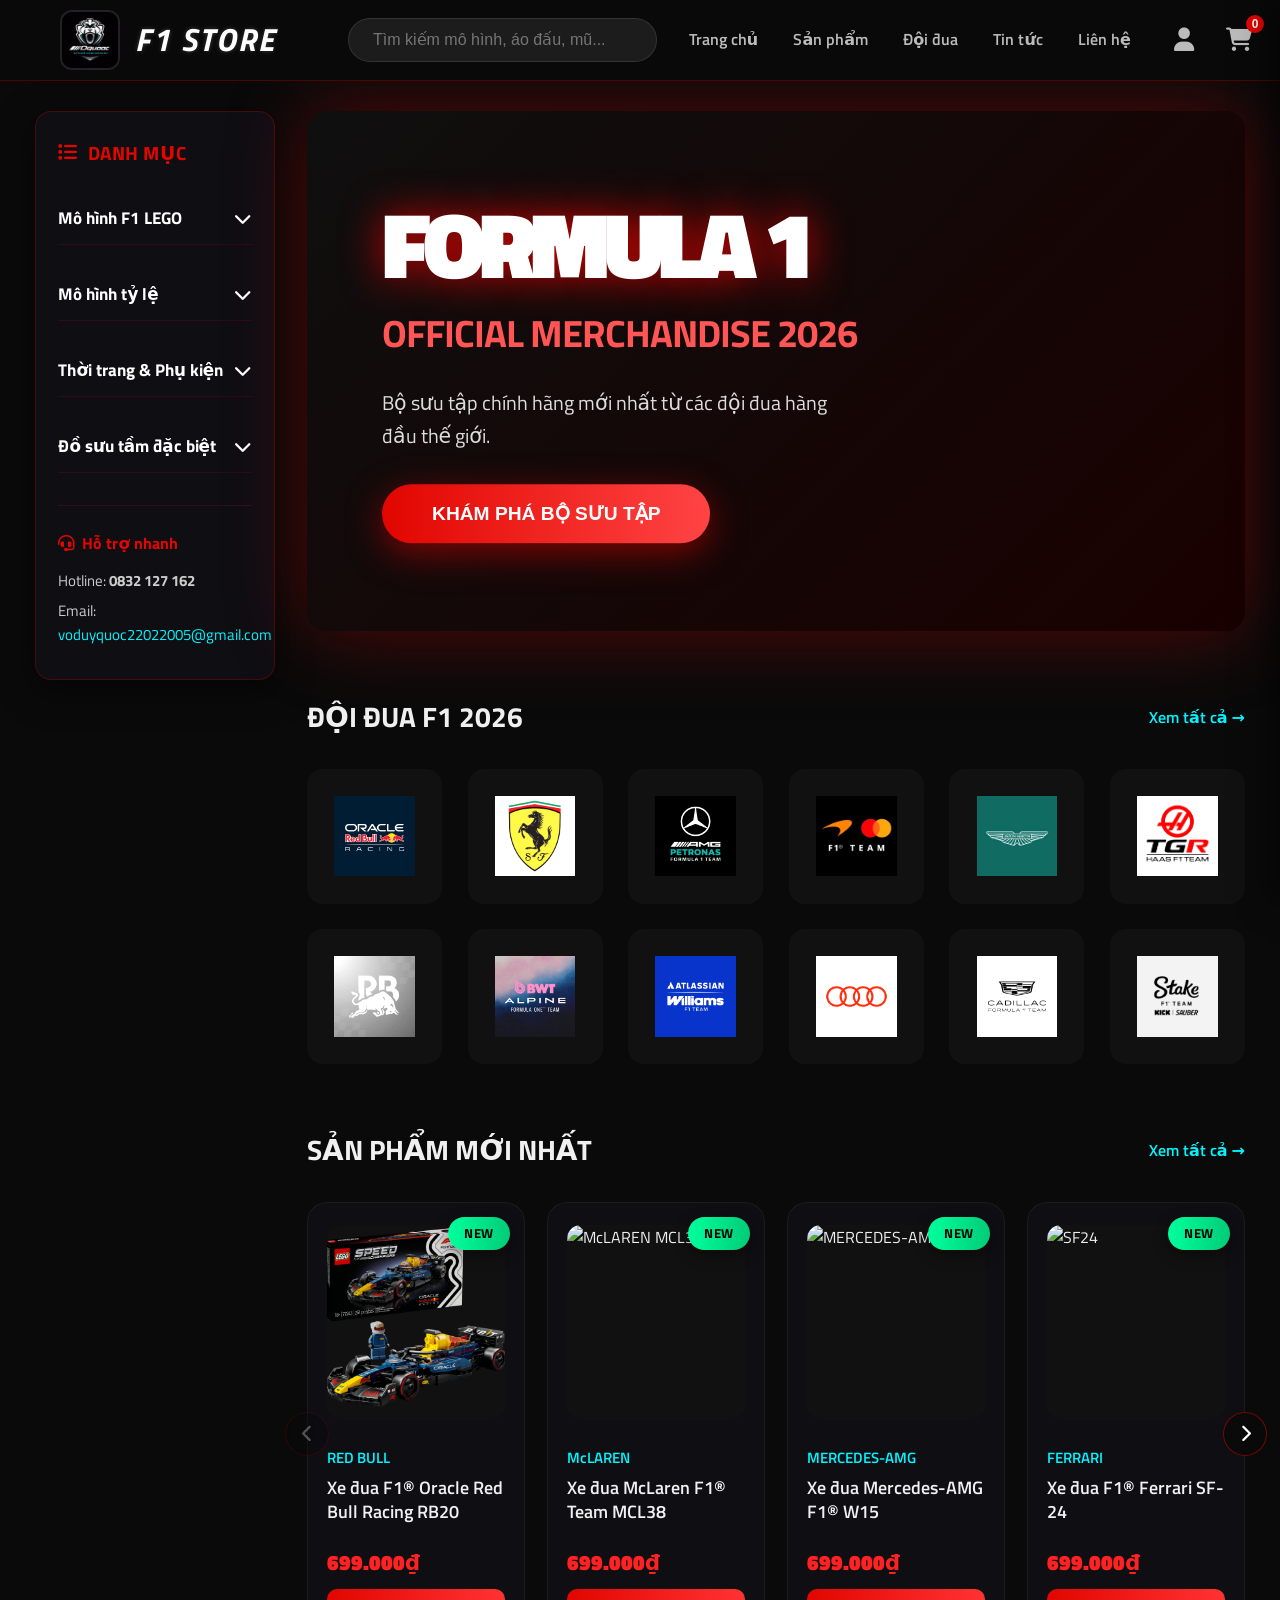
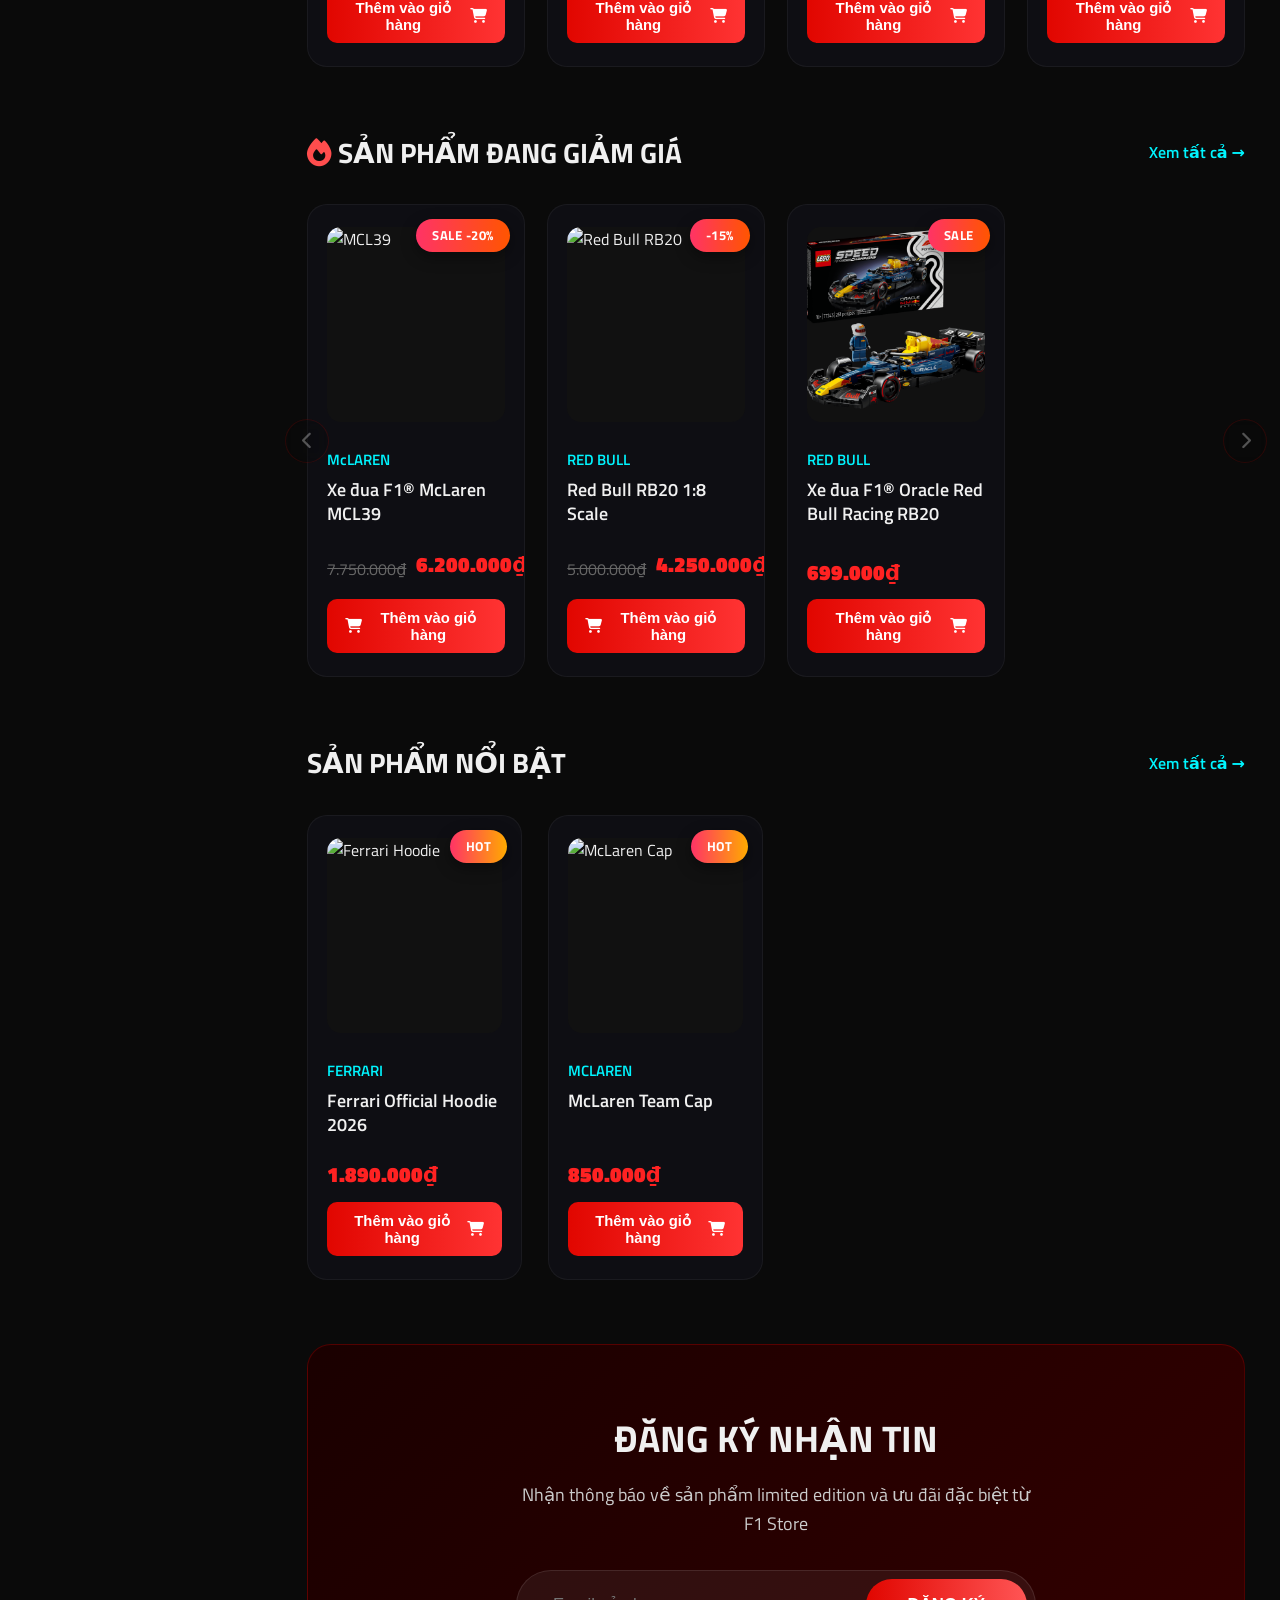
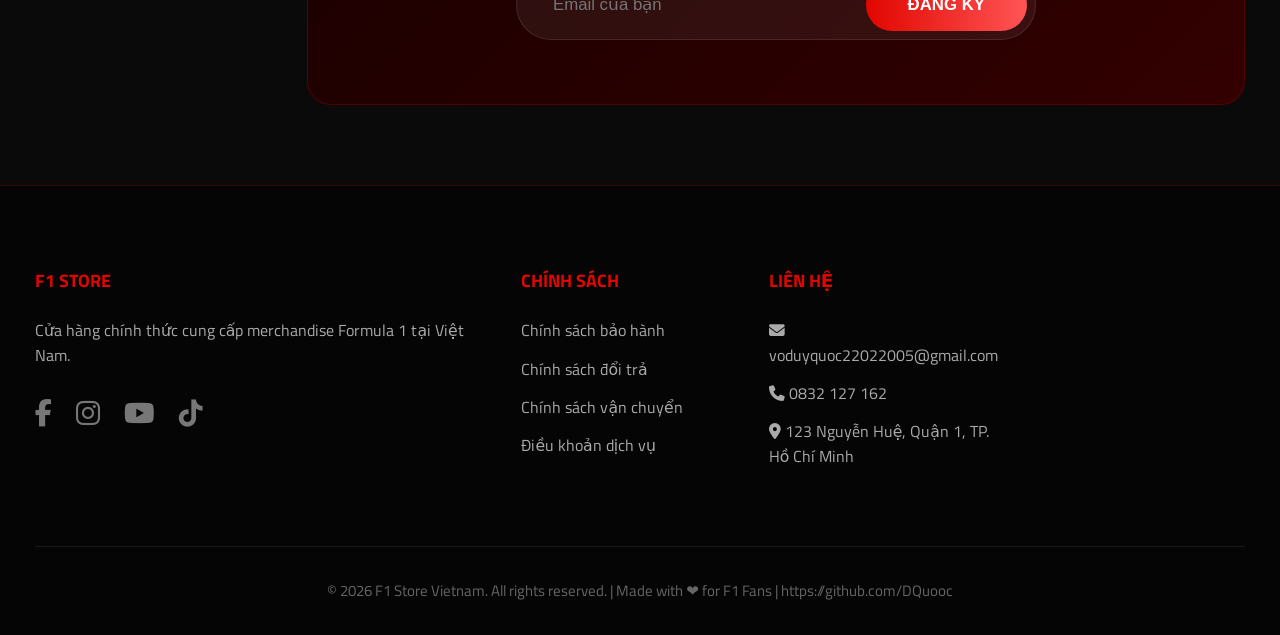
==== commit e7b70c26: "update code" ====
--- a/index.html
+++ b/index.html
@@ -103,7 +103,6 @@
 
     </div>
 
-    /* ANIMATION LOGIC */
     <div class="cart-sidebar" id="cartSidebar">
         <div class="cart-header">
             <h3><i class="fas fa-shopping-cart"></i> GIỎ HÀNG CỦA BẠN</h3>
@@ -128,8 +127,9 @@
     <!-- HEADER -->
     <header class="header">
         <div class="header-inner">
-            <div class="logo">🏁 F1 STORE</div>
-
+            <a href="index.html" class="logo">
+                <img src="anh/logo.png" alt="F1 Store Logo">
+            </a>
             <input type="text" class="search" placeholder="Tìm kiếm mô hình, áo đấu, mũ...">
 
             <nav class="nav" aria-label="Main navigation">
--- a/style.css
+++ b/style.css
@@ -45,16 +45,99 @@
     gap: 2rem;
 }
  
+/* --- LOGO BỰ + CHỮ F1 STORE CÓ HIỆU ỨNG ĐÈN LED --- */
+:root {
+    /* --- CẤU HÌNH VỊ TRÍ --- */
+    --logo-margin-left: 60px;   /* Khoảng cách từ mép màn hình vào logo */
+    --logo-gap: 15px;         /* Khoảng cách giữa ảnh và chữ F1 Store */
+    
+    /* --- CẤU HÌNH HIỆU ỨNG --- */
+    --glow-color-white: rgba(255, 255, 255, 0.8); /* Màu sáng trắng */
+    --glow-color-red: rgba(225, 6, 0, 0.9);      /* Màu sáng đỏ F1 */
+    --hover-scale: 1.08;      /* Độ phóng to khi hover (1.0 = không phóng) */
+    --hover-rotate: -3deg;     /* Độ xoay nhẹ khi hover */
+}
+
+.header-inner {
+    max-width: 100% !important;
+    padding-left: var(--logo-margin-left) !important; 
+    padding-right: 20px;
+    display: flex;
+    align-items: center;
+    justify-content: flex-start;
+    height: 80px;
+}
+
 .logo {
+    display: flex;
+    align-items: center;
+    gap: var(--logo-gap);
+    height: 100%;
+    margin-left: 0; 
+    padding: 0;
+
+    /* THÊM 3 DÒNG NÀY ĐỂ GIỮ CHỮ ĐẸP */
+    text-decoration: none !important; /* Bỏ gạch chân mặc định của link */
+    color: inherit;                  /* Lấy màu trắng từ code cũ */
+    outline: none;                   /* Bỏ viền khi click vào */
+    
+    text-decoration: none;
+    cursor: pointer;
+    transition: all 0.4s cubic-bezier(0.4, 0, 0.2, 1); /* Chuyển động siêu mượt */
+}
+
+.logo img {
+    height: 60px; 
+    width: 60px;
+    object-fit: cover;
+    border-radius: 12px; /* Bo góc nhẹ cho pro */
+    border: 2px solid rgba(255, 255, 255, 0.1); /* Viền mờ mặc định */
+    transition: all 0.4s ease;
+}
+
+.logo::after {
+    content: "F1 STORE";
+    color: #fff;
     font-size: 2rem;
     font-weight: 900;
-    letter-spacing: -2px;
-    color: white;
-    display: flex;
-    align-items: center;
-    gap: 10px;
-}
- 
+    font-style: italic;
+    letter-spacing: 2px;
+    transition: all 0.4s ease;
+    text-shadow: 0 0 5px rgba(255, 255, 255, 0.2); /* Sáng nhẹ mặc định */
+}
+
+/* --- HIỆU ỨNG KHI ĐƯA CHUỘT VÀO: LÊN ĐÈN LED --- */
+.logo:hover {
+    transform: scale(var(--hover-scale)); /* Phóng to nhẹ toàn cụm */
+}
+
+.logo:hover img {
+    transform: rotate(var(--hover-rotate)); /* Xoay ảnh sư tử */
+    border-color: var(--glow-color-red); /* Viền đỏ rực */
+    /* Hiệu ứng phát sáng Neon trắng cho sư tử */
+    box-shadow: 0 0 15px var(--glow-color-white), 
+                0 0 30px var(--glow-color-white),
+                0 0 45px var(--glow-color-white);
+    filter: brightness(1.3) contrast(1.2); /* Tăng độ sáng ảnh */
+}
+
+.logo:hover::after {
+    color: var(--glow-color-red); /* Chữ chuyển màu đỏ */
+    /* Hiệu ứng phát sáng Neon đỏ cho chữ */
+    text-shadow: 0 0 10px var(--glow-color-red),
+                 0 0 20px var(--glow-color-red),
+                 0 0 30px var(--glow-color-red);
+    transform: translateX(10px); /* Chữ hơi nhích ra tạo cảm giác động */
+}
+
+/* Các thành phần khác giữ nguyên */
+.search {
+    margin-left: 40px; 
+    flex: 0 1 400px;
+}
+.nav {
+    margin-left: auto;
+}
 .search {
     flex: 1;
     max-width: 460px;
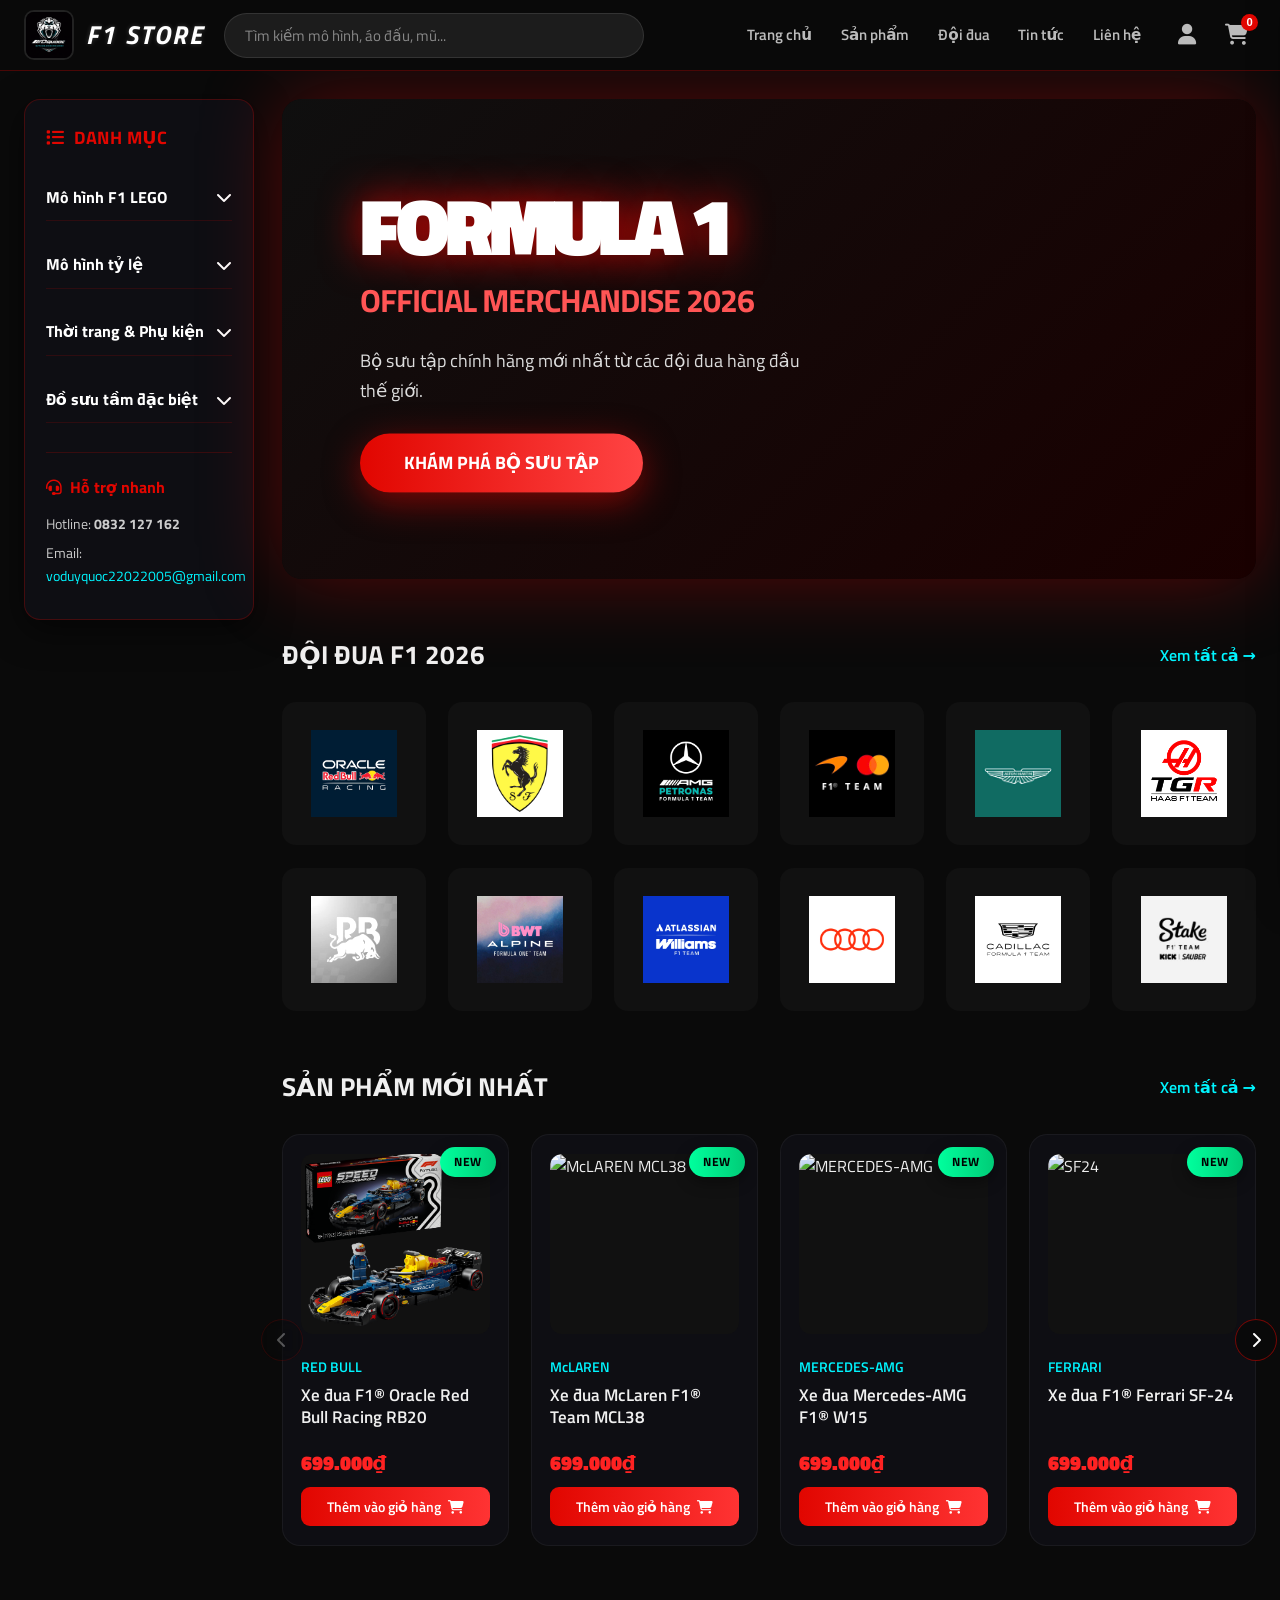
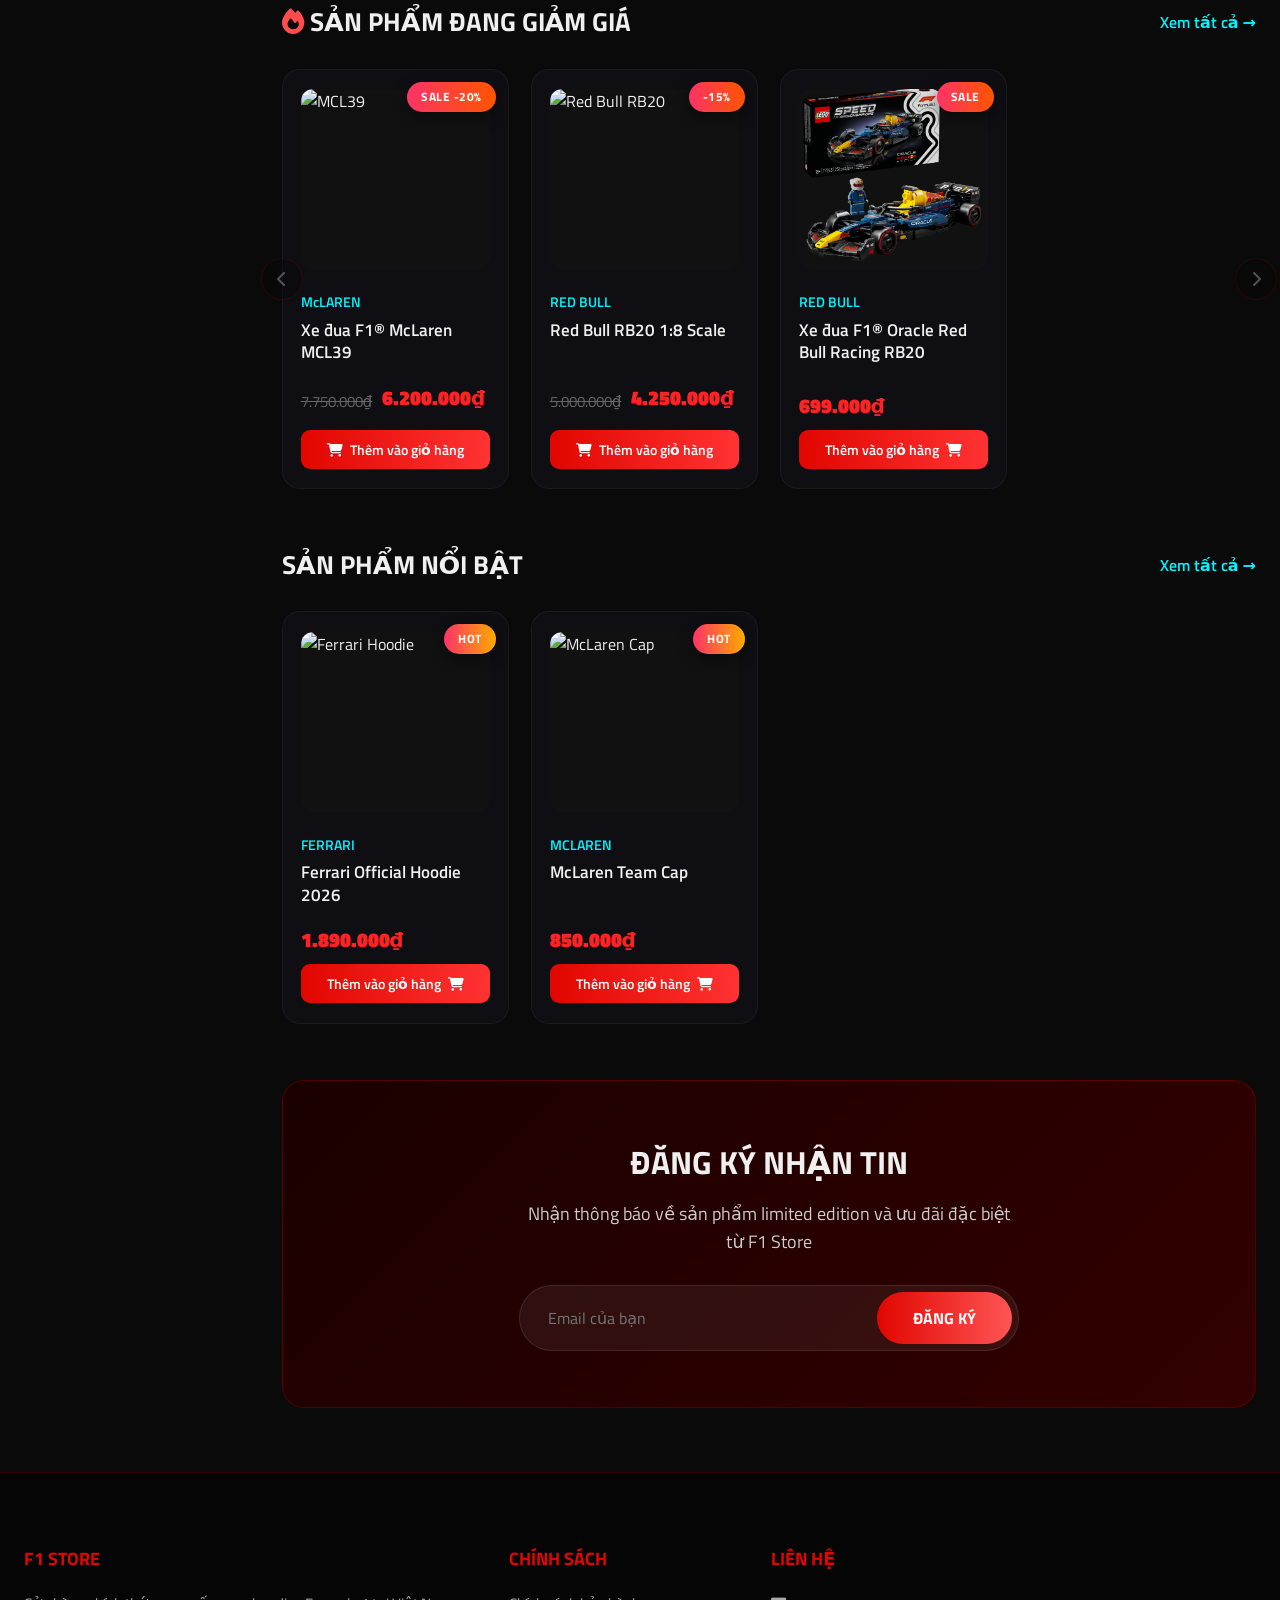
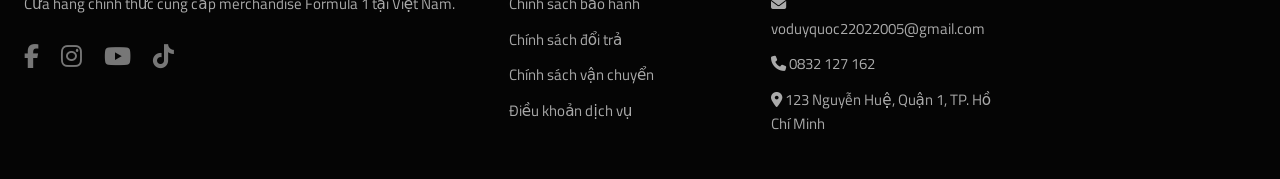
==== commit ef4be466: "update code" ====
--- a/index.html
+++ b/index.html
@@ -150,14 +150,30 @@
                 </div>
             </nav>
 
-            <button class="mobile-menu-btn" aria-label="Menu di động">
+            <button class="mobile-menu-btn" id="mobileMenuBtn" aria-label="Menu di động">
                 <i class="fas fa-bars"></i>
             </button>
         </div>
     </header>
 
+    <!-- MOBILE NAV DRAWER -->
+    <nav class="mobile-nav" id="mobileNav">
+        <input type="text" class="mobile-search" placeholder="Tìm kiếm mô hình, áo đấu, mũ...">
+        <a href="#" class="nav-link">Trang chủ</a>
+        <a href="#" class="nav-link">Sản phẩm</a>
+        <a href="#" class="nav-link">Đội đua</a>
+        <a href="#" class="nav-link">Tin tức</a>
+        <a href="#" class="nav-link">Liên hệ</a>
+    </nav>
+
     <!-- FIXED CONTAINER -->
     <div class="container">
+
+        <!-- SIDEBAR TOGGLE (mobile only) -->
+        <button id="sidebarToggle"
+            style="display:none;width:100%;padding:12px 18px;background:rgba(225,6,0,0.12);border:1px solid rgba(225,6,0,0.3);color:white;border-radius:10px;font-family:'Titillium Web',sans-serif;font-weight:700;font-size:0.95rem;cursor:pointer;text-align:left;">
+            Danh mục sản phẩm ▼
+        </button>
 
         <!-- SIDEBAR -->
         <aside class="sidebar">
@@ -207,7 +223,11 @@
             <div class="sidebar-contact">
                 <h4><i class="fas fa-headset"></i> Hỗ trợ nhanh</h4>
                 <p>Hotline: <strong>0832 127 162</strong></p>
-                <p>Email: <a href="mailto:voduyquoc22022005@gmail.com">voduyquoc22022005@gmail.com</a></p>
+                <p>Email: <a
+                        href="/cdn-cgi/l/email-protection#0c7a636879757d79636f3e3e3c3e3e3c3c394c6b616d6560226f6361"><span
+                            class="__cf_email__"
+                            data-cfemail="691f060d1c10181c060a5b5b595b5b59595c290e04080005470a0604">voduyquoc22022005@gmail.com</span></a>
+                </p>
             </div>
         </aside>
 
@@ -274,7 +294,8 @@
                                 <h4>Xe đua F1® Oracle Red Bull Racing RB20</h4>
                                 <div class="price-row">
                                     <span class="price">699.000₫</span>
-                                    <button class="btn-add-cart" onclick="addToCart('Red Bull RB20', 699000)">
+                                    <button class="btn-add-cart"
+                                        onclick="addToCart('Red Bull RB20', 699000, 'anh/lego/redbull/speed1.png')">
                                         Thêm vào giỏ hàng <i class="fas fa-shopping-cart"></i>
                                     </button>
                                 </div>
@@ -290,7 +311,8 @@
                                 <h4>Xe đua McLaren F1® Team MCL38</h4>
                                 <div class="price-row">
                                     <span class="price">699.000₫</span>
-                                    <button class="btn-add-cart" onclick="addToCart('McLAREN MCL38', 699000)">
+                                    <button class="btn-add-cart"
+                                        onclick="addToCart('McLAREN MCL38', 699000, 'https://www.lego.com/cdn/cs/set/assets/bltaefe7da97d921e16/77251_boxprod_v39_en-gb.png?format=webply&fit=bounds&quality=70&width=800&height=800&dpr=1.5')">
                                         Thêm vào giỏ hàng <i class="fas fa-shopping-cart"></i>
                                     </button>
                                 </div>
@@ -306,7 +328,8 @@
                                 <h4>Xe đua Mercedes-AMG F1® W15</h4>
                                 <div class="price-row">
                                     <span class="price">699.000₫</span>
-                                    <button class="btn-add-cart" onclick="addToCart('MERCEDES-AMG W15', 699000)">
+                                    <button class="btn-add-cart"
+                                        onclick="addToCart('MERCEDES-AMG W15', 699000, 'https://www.lego.com/cdn/cs/set/assets/bltdebbd34296f1ce78/77244_boxprod_v39_en-gb.png?format=webply&fit=bounds&quality=70&width=800&height=800&dpr=1.5')">
                                         Thêm vào giỏ hàng <i class="fas fa-shopping-cart"></i>
                                     </button>
                                 </div>
@@ -322,7 +345,8 @@
                                 <h4>Xe đua F1® Ferrari SF-24</h4>
                                 <div class="price-row">
                                     <span class="price">699.000₫</span>
-                                    <button class="btn-add-cart" onclick="addToCart('FERRARI SF-24', 699000)">
+                                    <button class="btn-add-cart"
+                                        onclick="addToCart('FERRARI SF-24', 699000, 'https://www.lego.com/cdn/cs/set/assets/bltd193d7c8cfbfc4cd/77242_boxprod_v39_en-gb.png?format=webply&fit=bounds&quality=70&width=800&height=800&dpr=1.5')">
                                         Thêm vào giỏ hàng <i class="fas fa-shopping-cart"></i>
                                     </button>
                                 </div>
@@ -338,7 +362,8 @@
                                 <h4>Xe đua Audi Revolut F1® Team R26</h4>
                                 <div class="price-row">
                                     <span class="price">699.000₫</span>
-                                    <button class="btn-add-cart" onclick="addToCart('AUDI R26', 699000)">
+                                    <button class="btn-add-cart"
+                                        onclick="addToCart('AUDI R26', 699000, 'https://www.lego.com/cdn/cs/set/assets/bltabd8d686bcca8fca/blt480f8e3525715603-77259_boxprod_v39_en-gb.png?format=webply&fit=bounds&quality=70&width=800&height=800&dpr=1.5')">
                                         Thêm vào giỏ hàng <i class="fas fa-shopping-cart"></i>
                                     </button>
                                 </div>
@@ -376,7 +401,8 @@
                                         <span class="old-price">7.750.000₫</span>
                                         <span class="price">6.200.000₫</span>
                                     </div>
-                                    <button class="btn-add-cart" onclick="addToCart('McLaren MCL39', 6200000)">
+                                    <button class="btn-add-cart"
+                                        onclick="addToCart('McLaren MCL39', 6200000, 'https://www.lego.com/cdn/cs/set/assets/blt4d73eeeba610152c/blt94fedcc1daf48b2a-42228_boxprod_v39_en-us.png?format=webply&fit=bounds&quality=70&width=1200&height=1200&dpr=1.5')">
                                         <i class="fas fa-shopping-cart"></i> Thêm vào giỏ hàng
                                     </button>
                                 </div>
@@ -395,7 +421,8 @@
                                         <span class="old-price">5.000.000₫</span>
                                         <span class="price">4.250.000₫</span>
                                     </div>
-                                    <button class="btn-add-cart" onclick="addToCart('Red Bull RB20 1:8', 4250000)">
+                                    <button class="btn-add-cart"
+                                        onclick="addToCart('Red Bull RB20 1:8', 4250000, 'https://www.lego.com/cdn/cs/set/assets/blt2847611d46bfd9e7/42206_boxprod_v39_en-gb.png?format=webply&fit=bounds&quality=70&width=800&height=800&dpr=1.5')">
                                         <i class="fas fa-shopping-cart"></i> Thêm vào giỏ hàng
                                     </button>
                                 </div>
@@ -410,7 +437,8 @@
                                 <h4>Xe đua F1® Oracle Red Bull Racing RB20</h4>
                                 <div class="price-row">
                                     <span class="price">699.000₫</span>
-                                    <button class="btn-add-cart" onclick="addToCart('Red Bull RB20', 699000)">
+                                    <button class="btn-add-cart"
+                                        onclick="addToCart('Red Bull RB20', 699000, 'anh/lego/redbull/speed1.png')">
                                         Thêm vào giỏ hàng <i class="fas fa-shopping-cart"></i>
                                     </button>
                                 </div>
@@ -438,7 +466,8 @@
                         <h4>Ferrari Official Hoodie 2026</h4>
                         <div class="price-row">
                             <span class="price">1.890.000₫</span>
-                            <button class="btn-add-cart" onclick="addToCart('Ferrari Hoodie', 1890000)">
+                            <button class="btn-add-cart"
+                                onclick="addToCart('Ferrari Hoodie', 1890000, 'https://via.placeholder.com/600x420/111/fff?text=Ferrari+Hoodie')">
                                 Thêm vào giỏ hàng <i class="fas fa-shopping-cart"></i>
                             </button>
                         </div>
@@ -453,7 +482,8 @@
                         <h4>McLaren Team Cap</h4>
                         <div class="price-row">
                             <span class="price">850.000₫</span>
-                            <button class="btn-add-cart" onclick="addToCart('McLaren Cap', 850000)">
+                            <button class="btn-add-cart"
+                                onclick="addToCart('McLaren Cap', 850000, 'https://via.placeholder.com/600x420/111/fff?text=McLaren+Cap')">
                                 Thêm vào giỏ hàng <i class="fas fa-shopping-cart"></i>
                             </button>
                         </div>
@@ -502,18 +532,12 @@
 
             <div class="footer-col contact-info">
                 <h4>LIÊN HỆ</h4>
-                <p><i class="fas fa-envelope"></i> voduyquoc22022005@gmail.com</p>
+                <p><i class="fas fa-envelope"></i> <a
+                        href="mailto:voduyquoc22022005@gmail.com">voduyquoc22022005@gmail.com</a></p>
                 <p><i class="fas fa-phone"></i> 0832 127 162</p>
                 <p><i class="fas fa-map-marker-alt"></i> 123 Nguyễn Huệ, Quận 1, TP. Hồ Chí Minh</p>
             </div>
         </div>
-
-        <div class="footer-bottom">
-            <p>&copy; 2026 F1 Store Vietnam. All rights reserved. | Made with ❤️ for F1 Fans | https://github.com/DQuooc
-            </p>
         </div>
     </footer>
-
-</body>
-
-</html>+</body>
--- a/style.css
+++ b/style.css
@@ -1,5 +1,5 @@
 /* =============================================
-   F1 STORE - MODERN TECH CSS 2026 (FIXED)
+   F1 STORE - FIXED-WIDTH LAYOUT + MOBILE 2026
    ============================================= */
  
 * {
@@ -16,6 +16,16 @@
     --text-gray: #bbbbbb;
     --accent: #00f5ff;
     --font-main: 'Titillium Web', system-ui, sans-serif;
+ 
+    /* Fixed layout width */
+    --site-width: 1280px;
+    --site-padding: 0 24px;
+ 
+    /* Logo effects */
+    --glow-color-white: rgba(255, 255, 255, 0.8);
+    --glow-color-red: rgba(225, 6, 0, 0.9);
+    --hover-scale: 1.06;
+    --hover-rotate: -3deg;
 }
  
 body {
@@ -23,6 +33,7 @@
     background: var(--dark-bg);
     color: var(--text-light);
     line-height: 1.6;
+    overflow-x: hidden;
 }
  
 /* ====================== HEADER ====================== */
@@ -36,167 +47,125 @@
 }
  
 .header-inner {
-    max-width: 1200px;
+    max-width: var(--site-width);
     margin: 0 auto;
-    padding: 1rem 2rem;
-    display: flex;
-    align-items: center;
-    justify-content: space-between;
-    gap: 2rem;
-}
- 
-/* --- LOGO BỰ + CHỮ F1 STORE CÓ HIỆU ỨNG ĐÈN LED --- */
-:root {
-    /* --- CẤU HÌNH VỊ TRÍ --- */
-    --logo-margin-left: 60px;   /* Khoảng cách từ mép màn hình vào logo */
-    --logo-gap: 15px;         /* Khoảng cách giữa ảnh và chữ F1 Store */
-    
-    /* --- CẤU HÌNH HIỆU ỨNG --- */
-    --glow-color-white: rgba(255, 255, 255, 0.8); /* Màu sáng trắng */
-    --glow-color-red: rgba(225, 6, 0, 0.9);      /* Màu sáng đỏ F1 */
-    --hover-scale: 1.08;      /* Độ phóng to khi hover (1.0 = không phóng) */
-    --hover-rotate: -3deg;     /* Độ xoay nhẹ khi hover */
-}
-
-.header-inner {
-    max-width: 100% !important;
-    padding-left: var(--logo-margin-left) !important; 
-    padding-right: 20px;
-    display: flex;
-    align-items: center;
-    justify-content: flex-start;
-    height: 80px;
-}
-
+    padding: 0 24px;
+    display: flex;
+    align-items: center;
+    height: 70px;
+    gap: 20px;
+}
+ 
+/* --- LOGO --- */
 .logo {
     display: flex;
     align-items: center;
-    gap: var(--logo-gap);
-    height: 100%;
-    margin-left: 0; 
-    padding: 0;
-
-    /* THÊM 3 DÒNG NÀY ĐỂ GIỮ CHỮ ĐẸP */
-    text-decoration: none !important; /* Bỏ gạch chân mặc định của link */
-    color: inherit;                  /* Lấy màu trắng từ code cũ */
-    outline: none;                   /* Bỏ viền khi click vào */
-    
+    gap: 12px;
+    flex-shrink: 0;
     text-decoration: none;
-    cursor: pointer;
-    transition: all 0.4s cubic-bezier(0.4, 0, 0.2, 1); /* Chuyển động siêu mượt */
-}
-
+    color: inherit;
+    outline: none;
+    cursor: pointer;
+    transition: all 0.4s cubic-bezier(0.4, 0, 0.2, 1);
+}
+ 
 .logo img {
-    height: 60px; 
-    width: 60px;
+    height: 50px;
+    width: 50px;
     object-fit: cover;
-    border-radius: 12px; /* Bo góc nhẹ cho pro */
-    border: 2px solid rgba(255, 255, 255, 0.1); /* Viền mờ mặc định */
+    border-radius: 10px;
+    border: 2px solid rgba(255, 255, 255, 0.1);
     transition: all 0.4s ease;
 }
-
+ 
 .logo::after {
     content: "F1 STORE";
     color: #fff;
-    font-size: 2rem;
+    font-size: 1.6rem;
     font-weight: 900;
     font-style: italic;
     letter-spacing: 2px;
     transition: all 0.4s ease;
-    text-shadow: 0 0 5px rgba(255, 255, 255, 0.2); /* Sáng nhẹ mặc định */
-}
-
-/* --- HIỆU ỨNG KHI ĐƯA CHUỘT VÀO: LÊN ĐÈN LED --- */
-.logo:hover {
-    transform: scale(var(--hover-scale)); /* Phóng to nhẹ toàn cụm */
-}
-
+    text-shadow: 0 0 5px rgba(255, 255, 255, 0.2);
+    white-space: nowrap;
+}
+ 
+.logo:hover { transform: scale(var(--hover-scale)); }
 .logo:hover img {
-    transform: rotate(var(--hover-rotate)); /* Xoay ảnh sư tử */
-    border-color: var(--glow-color-red); /* Viền đỏ rực */
-    /* Hiệu ứng phát sáng Neon trắng cho sư tử */
-    box-shadow: 0 0 15px var(--glow-color-white), 
-                0 0 30px var(--glow-color-white),
-                0 0 45px var(--glow-color-white);
-    filter: brightness(1.3) contrast(1.2); /* Tăng độ sáng ảnh */
-}
-
+    transform: rotate(var(--hover-rotate));
+    border-color: var(--glow-color-red);
+    box-shadow: 0 0 15px var(--glow-color-white), 0 0 30px var(--glow-color-white);
+    filter: brightness(1.3) contrast(1.2);
+}
 .logo:hover::after {
-    color: var(--glow-color-red); /* Chữ chuyển màu đỏ */
-    /* Hiệu ứng phát sáng Neon đỏ cho chữ */
-    text-shadow: 0 0 10px var(--glow-color-red),
-                 0 0 20px var(--glow-color-red),
-                 0 0 30px var(--glow-color-red);
-    transform: translateX(10px); /* Chữ hơi nhích ra tạo cảm giác động */
-}
-
-/* Các thành phần khác giữ nguyên */
-.search {
-    margin-left: 40px; 
-    flex: 0 1 400px;
-}
-.nav {
-    margin-left: auto;
-}
+    color: var(--glow-color-red);
+    text-shadow: 0 0 10px var(--glow-color-red), 0 0 20px var(--glow-color-red);
+    transform: translateX(6px);
+}
+ 
+/* --- SEARCH --- */
 .search {
     flex: 1;
-    max-width: 460px;
-    padding: 12px 24px;
+    max-width: 420px;
+    padding: 10px 20px;
     background: rgba(255, 255, 255, 0.08);
     border: 1px solid rgba(255, 255, 255, 0.1);
     border-radius: 50px;
     color: white;
-    font-size: 1rem;
-}
- 
+    font-size: 0.95rem;
+    font-family: var(--font-main);
+    transition: all 0.3s;
+}
+.search::placeholder { color: #888; }
 .search:focus {
     outline: none;
     background: rgba(255, 255, 255, 0.12);
     border-color: var(--primary-red);
 }
  
+/* --- NAV --- */
 .nav {
     display: flex;
     align-items: center;
-    gap: 2.2rem;
+    gap: 1.8rem;
     font-weight: 600;
+    margin-left: auto;
+    flex-shrink: 0;
 }
  
 .nav-link {
     color: var(--text-gray);
     text-decoration: none;
+    font-size: 0.95rem;
     position: relative;
-}
- 
+    white-space: nowrap;
+    transition: color 0.3s;
+}
 .nav-link:hover { color: white; }
- 
 .nav-link::after {
     content: '';
     position: absolute;
-    width: 0;
-    height: 2px;
-    bottom: -4px;
-    left: 0;
+    width: 0; height: 2px;
+    bottom: -4px; left: 0;
     background: linear-gradient(to right, var(--primary-red), var(--accent));
     transition: width 0.3s ease;
 }
- 
 .nav-link:hover::after { width: 100%; }
  
-.user-actions { display: flex; gap: 1rem; }
+.user-actions { display: flex; gap: 0.8rem; }
  
 .icon-btn {
     background: transparent;
     border: none;
     color: var(--text-gray);
-    font-size: 1.45rem;
+    font-size: 1.3rem;
     cursor: pointer;
     padding: 8px;
     border-radius: 50%;
     transition: all 0.3s;
     position: relative;
-}
- 
+    line-height: 1;
+}
 .icon-btn:hover {
     background: rgba(225, 6, 0, 0.15);
     color: white;
@@ -204,54 +173,65 @@
  
 .cart-count {
     position: absolute;
-    top: -4px;
-    right: -4px;
+    top: -2px; right: -2px;
     background: var(--primary-red);
     color: white;
-    font-size: 0.75rem;
+    font-size: 0.7rem;
     font-weight: 700;
-    min-width: 18px;
-    height: 18px;
+    min-width: 17px; height: 17px;
     border-radius: 50%;
     display: flex;
     align-items: center;
     justify-content: center;
 }
  
-/* ====================== LAYOUT ====================== */
+/* --- MOBILE MENU BUTTON --- */
+.mobile-menu-btn {
+    display: none;
+    background: transparent;
+    border: none;
+    color: white;
+    font-size: 1.4rem;
+    cursor: pointer;
+    padding: 8px;
+    margin-left: auto;
+}
+ 
+/* ====================== FIXED-WIDTH WRAPPER ====================== */
+.site-wrapper {
+    max-width: var(--site-width);
+    margin: 0 auto;
+    padding: var(--site-padding);
+}
+ 
+/* ====================== LAYOUT: SIDEBAR + MAIN ====================== */
 .container {
-    width: 100%;
+    max-width: var(--site-width);
     margin: 0 auto;
-    padding: 30px 35px 0;
-    display: flex;
-    gap: 32px;
-    box-sizing: border-box;
-}
- 
-@media (min-width: 1400px) {
-    .container { padding: 30px 60px 0; }
-    .footer { padding: 5rem 60px 2rem; }
+    padding: 28px 24px 0;
+    display: flex;
+    gap: 28px;
 }
  
 /* ====================== SIDEBAR ====================== */
 .sidebar {
-    flex: 0 0 240px;
-    max-width: 240px;
+    flex: 0 0 230px;
+    width: 230px;
     background: var(--card-bg);
     border-radius: 16px;
-    padding: 1.6rem 1.4rem;
+    padding: 1.5rem 1.3rem;
     height: fit-content;
     border: 1px solid rgba(225, 6, 0, 0.25);
     box-shadow: 0 10px 35px rgba(0, 0, 0, 0.55);
     position: sticky;
-    top: 100px;
+    top: 86px;
     align-self: start;
 }
  
 .sidebar-title {
-    font-size: 1.18rem;
+    font-size: 1.1rem;
     font-weight: 700;
-    margin-bottom: 1.6rem;
+    margin-bottom: 1.4rem;
     color: var(--primary-red);
     display: flex;
     align-items: center;
@@ -259,12 +239,12 @@
     letter-spacing: 0.5px;
 }
  
-.menu-group { margin-bottom: 1.5rem; }
+.menu-group { margin-bottom: 1.3rem; }
  
 .menu-main {
     font-weight: 700;
-    font-size: 1.05rem;
-    padding: 12px 0;
+    font-size: 1rem;
+    padding: 10px 0;
     color: white;
     cursor: pointer;
     display: flex;
@@ -273,43 +253,34 @@
     border-bottom: 1px solid rgba(225, 6, 0, 0.15);
     transition: color 0.3s ease;
 }
- 
 .menu-main:hover { color: var(--accent); }
- 
-.menu-main i {
-    transition: transform 0.4s ease;
-    font-size: 1.1rem;
-}
- 
+.menu-main i { transition: transform 0.4s ease; font-size: 1rem; }
 .menu-group.active .menu-main i { transform: rotate(180deg); }
  
 .submenu {
     list-style: none;
-    margin-top: 8px;
+    margin-top: 6px;
     display: none;
     padding-left: 4px;
 }
- 
 .menu-group.active .submenu {
     display: block;
     animation: fadeIn 0.3s ease forwards;
 }
- 
 .submenu li a {
     display: block;
-    padding: 9px 14px;
+    padding: 8px 12px;
     color: var(--text-gray);
     text-decoration: none;
     border-radius: 8px;
-    font-size: 0.97rem;
+    font-size: 0.93rem;
     transition: all 0.3s ease;
     margin-bottom: 2px;
 }
- 
 .submenu li a:hover {
     background: rgba(225, 6, 0, 0.18);
     color: white;
-    padding-left: 22px;
+    padding-left: 20px;
 }
  
 @keyframes fadeIn {
@@ -318,42 +289,35 @@
 }
  
 .sidebar-contact {
-    margin-top: 2rem;
-    padding-top: 1.5rem;
+    margin-top: 1.8rem;
+    padding-top: 1.4rem;
     border-top: 1px solid rgba(225, 6, 0, 0.2);
 }
- 
 .sidebar-contact h4 {
-    font-size: 1.02rem;
+    font-size: 0.98rem;
     color: var(--primary-red);
     margin-bottom: 0.8rem;
     display: flex;
     align-items: center;
     gap: 8px;
 }
- 
-.sidebar-contact p {
-    font-size: 0.95rem;
-    color: #ccc;
-    margin-bottom: 6px;
-}
- 
+.sidebar-contact p { font-size: 0.9rem; color: #ccc; margin-bottom: 6px; }
 .sidebar-contact a { color: var(--accent); text-decoration: none; }
 .sidebar-contact a:hover { text-decoration: underline; }
  
-/* ====================== MAIN ====================== */
+/* ====================== MAIN CONTENT ====================== */
 .main {
     flex: 1;
     min-width: 0;
     display: flex;
     flex-direction: column;
-    gap: 4rem;
+    gap: 3.5rem;
 }
  
 /* ====================== HERO BANNER ====================== */
 .hero-banner {
     position: relative;
-    height: 520px;
+    height: 480px;
     border-radius: 20px;
     overflow: hidden;
     box-shadow: 0 0 80px rgba(225, 6, 0, 0.35);
@@ -361,66 +325,51 @@
 }
  
 .banner-video {
-    width: 100%;
-    height: 100%;
-    position: absolute;
-    top: 0;
-    left: 0;
-    overflow: hidden;
-}
- 
-.banner-video video {
-    width: 100%;
-    height: 100%;
-    object-fit: cover;
-}
+    width: 100%; height: 100%;
+    position: absolute; top: 0; left: 0; overflow: hidden;
+}
+.banner-video video { width: 100%; height: 100%; object-fit: cover; }
  
 .banner-content {
     position: absolute;
-    top: 50%;
-    left: 8%;
+    top: 50%; left: 8%;
     transform: translateY(-50%);
     z-index: 3;
-    max-width: 620px;
-}
- 
+    max-width: 580px;
+}
 .banner-content h1 {
-    font-size: 5.8rem;
+    font-size: 5rem;
     font-weight: 900;
-    letter-spacing: -6px;
+    letter-spacing: -5px;
     line-height: 1;
     color: #ffffff;
     text-shadow: 0 0 40px rgba(225, 6, 0, 0.9);
 }
- 
 .banner-content h2 {
-    font-size: 2.35rem;
+    font-size: 2rem;
     font-weight: 700;
     color: #ff5555;
-    margin: 12px 0 24px;
+    margin: 10px 0 20px;
     letter-spacing: -1px;
 }
- 
 .banner-content p {
-    font-size: 1.28rem;
+    font-size: 1.15rem;
     color: #dddddd;
-    margin-bottom: 32px;
-    max-width: 480px;
-}
- 
+    margin-bottom: 28px;
+    max-width: 460px;
+}
 .btn-explore {
-    padding: 18px 50px;
+    padding: 16px 44px;
     background: linear-gradient(90deg, #e10600, #ff4444);
-    color: white;
-    border: none;
+    color: white; border: none;
     border-radius: 50px;
-    font-size: 1.2rem;
+    font-size: 1.1rem;
     font-weight: 700;
     cursor: pointer;
     box-shadow: 0 10px 35px rgba(225, 6, 0, 0.5);
     transition: all 0.4s ease;
-}
- 
+    font-family: var(--font-main);
+}
 .btn-explore:hover {
     transform: scale(1.08) translateY(-3px);
     box-shadow: 0 15px 45px rgba(225, 6, 0, 0.7);
@@ -431,11 +380,9 @@
     display: flex;
     justify-content: space-between;
     align-items: center;
-    margin-bottom: 1.8rem;
-}
- 
-.section-header h3 { font-size: 1.75rem; font-weight: 700; }
- 
+    margin-bottom: 1.6rem;
+}
+.section-header h3 { font-size: 1.6rem; font-weight: 700; }
 .view-all { color: var(--accent); text-decoration: none; font-weight: 600; }
 .view-all:hover { color: white; }
  
@@ -443,14 +390,13 @@
 .team-grid {
     display: grid;
     grid-template-columns: repeat(6, 1fr);
-    gap: 1.6rem;
+    gap: 1.4rem;
     width: 100%;
 }
- 
 .team-item {
     aspect-ratio: 1 / 1;
     background: #111;
-    border-radius: 16px;
+    border-radius: 14px;
     overflow: hidden;
     border: 2px solid transparent;
     transition: all 0.4s ease;
@@ -459,65 +405,48 @@
     justify-content: center;
     padding: 8px;
 }
- 
-.team-item:hover {
-    transform: scale(1.12);
-    border-color: var(--primary-red);
-}
- 
-.team-item img {
-    width: 70%;
-    height: 70%;
-    object-fit: contain;
-    filter: brightness(1.05);
-}
- 
+.team-item:hover { transform: scale(1.1); border-color: var(--primary-red); }
+.team-item img { width: 70%; height: 70%; object-fit: contain; filter: brightness(1.05); }
 .team-item:hover img { filter: brightness(1.15); }
  
-/* ====================== PRODUCT CARD (DÙNG CHUNG) ====================== */
+/* ====================== PRODUCT CARD ====================== */
 .product-card {
     background: var(--card-bg);
-    border-radius: 20px;
+    border-radius: 18px;
     overflow: hidden;
     transition: all 0.4s ease;
     position: relative;
-    padding: 1.4rem 1.2rem;
+    padding: 1.2rem 1.1rem;
     display: flex;
     flex-direction: column;
     border: 1px solid rgba(255,255,255,0.05);
 }
- 
 .product-card:hover {
-    transform: translateY(-14px);
-    box-shadow: 0 30px 60px rgba(0, 0, 0, 0.6);
+    transform: translateY(-10px);
+    box-shadow: 0 25px 55px rgba(0, 0, 0, 0.6);
     border-color: rgba(225, 6, 0, 0.3);
 }
- 
 .img-container {
-    height: 195px;
+    height: 180px;
     background: #111;
     overflow: hidden;
-    border-radius: 14px;
-    margin-bottom: 14px;
+    border-radius: 12px;
+    margin-bottom: 12px;
     flex-shrink: 0;
 }
- 
 .img-container img {
-    width: 100%;
-    height: 100%;
+    width: 100%; height: 100%;
     object-fit: cover;
     transition: transform 0.7s ease;
 }
- 
 .product-card:hover .img-container img { transform: scale(1.1); }
  
 /* ====================== BADGE ====================== */
 .badge {
     position: absolute;
-    top: 14px;
-    right: 14px;
-    padding: 6px 16px;
-    font-size: 0.82rem;
+    top: 12px; right: 12px;
+    padding: 5px 14px;
+    font-size: 0.78rem;
     font-weight: 700;
     border-radius: 30px;
     z-index: 10;
@@ -525,126 +454,71 @@
     text-transform: uppercase;
     letter-spacing: 0.5px;
 }
- 
 .badge.new { background: linear-gradient(90deg, #00ff9d, #00cc77); color: #000; }
 .badge.sale { background: linear-gradient(90deg, #ff3366, #ff5500); color: white; }
 .badge.hot { background: linear-gradient(90deg, #ff3366, #ffaa00); color: white; }
  
 /* ====================== CARD CONTENT ====================== */
-.brand {
-    font-size: 0.93rem;
-    color: var(--accent);
-    margin: 12px 0 6px;
-    font-weight: 600;
-}
- 
-.product-card h4 {
-    font-size: 1.1rem;
-    font-weight: 600;
-    line-height: 1.35;
-    margin-bottom: 12px;
-    flex-grow: 1;
-}
- 
-.price {
-    font-size: 1.32rem;
-    font-weight: 800;
-    color: #ff2222;
-    display: block;
-    margin-bottom: 10px;
-}
- 
-.price-row { margin-top: auto; padding-top: 10px; }
- 
-.price-row-sale {
-    margin-top: auto;
-    padding-top: 10px;
-    display: flex;
-    flex-direction: column;
-    gap: 8px;
-}
- 
+.brand { font-size: 0.88rem; color: var(--accent); margin: 10px 0 5px; font-weight: 600; }
+.product-card h4 { font-size: 1.05rem; font-weight: 600; line-height: 1.35; margin-bottom: 10px; flex-grow: 1; }
+.price { font-size: 1.25rem; font-weight: 800; color: #ff2222; display: block; margin-bottom: 8px; }
+.price-row { margin-top: auto; padding-top: 8px; }
+.price-row-sale { margin-top: auto; padding-top: 8px; display: flex; flex-direction: column; gap: 8px; }
 .price-group { display: flex; align-items: center; gap: 10px; }
- 
-.old-price {
-    font-size: 1rem;
-    color: #666;
-    text-decoration: line-through;
-}
+.old-price { font-size: 0.95rem; color: #666; text-decoration: line-through; }
  
 .btn-add-cart {
     background: linear-gradient(90deg, #e10600, #ff3333);
-    color: white;
-    border: none;
-    padding: 10px 18px;
-    border-radius: 10px;
-    cursor: pointer;
-    font-size: 0.93rem;
+    color: white; border: none;
+    padding: 9px 16px;
+    border-radius: 9px;
+    cursor: pointer;
+    font-size: 0.88rem;
     font-weight: 600;
     width: 100%;
     display: flex;
     align-items: center;
     justify-content: center;
-    gap: 8px;
+    gap: 7px;
     transition: all 0.3s ease;
-}
- 
+    font-family: var(--font-main);
+}
 .btn-add-cart:hover {
     background: linear-gradient(90deg, #ff3333, #ff5555);
-    transform: translateY(-3px);
-}
- 
-/* ====================== 
-   PRODUCT GRID TĨNH (Sản phẩm nổi bật - 4 cột cố định)
-   ====================== */
+    transform: translateY(-2px);
+}
+ 
+/* ====================== PRODUCT GRID TĨNH ====================== */
 .product-grid-static {
     display: grid;
     grid-template-columns: repeat(4, 1fr);
-    gap: 1.6rem;
+    gap: 1.4rem;
     width: 100%;
 }
  
-/* ====================== 
-   SLIDER NGANG (Sản phẩm mới nhất + Đang giảm giá)
-   Hiển thị 4 thẻ, bấm nút để cuộn
-   ====================== */
-.slider-section {
-    position: relative;
-    width: 100%;
-}
- 
-.slider-viewport {
-    overflow: hidden;
-    width: 100%;
-    border-radius: 8px;
-}
- 
+/* ====================== SLIDER ====================== */
+.slider-section { position: relative; width: 100%; }
+.slider-viewport { overflow: hidden; width: 100%; border-radius: 8px; }
 .slider-track {
     display: flex;
     gap: 1.4rem;
     transition: transform 0.45s cubic-bezier(0.25, 0.46, 0.45, 0.94);
     will-change: transform;
 }
- 
-/* Mỗi thẻ chiếm đúng 1/4 viewport trừ gap */
 .slider-track .product-card {
     flex: 0 0 calc(25% - 1.05rem);
     min-width: calc(25% - 1.05rem);
 }
- 
-/* Nút mũi tên */
 .slider-btn {
     position: absolute;
-    top: 50%;
-    transform: translateY(-50%);
+    top: 50%; transform: translateY(-50%);
     z-index: 10;
-    width: 44px;
-    height: 44px;
-    background: rgba(10,10,10,0.85);
+    width: 42px; height: 42px;
+    background: rgba(10,10,10,0.88);
     border: 1px solid rgba(225, 6, 0, 0.5);
     color: white;
     border-radius: 50%;
-    font-size: 1.1rem;
+    font-size: 1rem;
     cursor: pointer;
     display: flex;
     align-items: center;
@@ -652,426 +526,499 @@
     transition: all 0.3s;
     backdrop-filter: blur(6px);
 }
- 
 .slider-btn:hover {
     background: var(--primary-red);
     border-color: var(--primary-red);
     transform: translateY(-50%) scale(1.1);
 }
- 
-.slider-btn.btn-prev { left: -22px; }
-.slider-btn.btn-next { right: -22px; }
- 
-.slider-btn:disabled {
-    opacity: 0.3;
-    cursor: not-allowed;
-    pointer-events: none;
-}
+.slider-btn.btn-prev { left: -21px; }
+.slider-btn.btn-next { right: -21px; }
+.slider-btn:disabled { opacity: 0.3; cursor: not-allowed; pointer-events: none; }
  
 /* ====================== NEWSLETTER ====================== */
 .newsletter {
     background: linear-gradient(135deg, #1a0000, #330000);
-    border-radius: 24px;
-    padding: 4rem 3rem;
+    border-radius: 22px;
+    padding: 3.5rem 2.5rem;
     text-align: center;
     border: 1px solid rgba(225, 6, 0, 0.25);
 }
- 
-.newsletter h3 { font-size: 2.3rem; font-weight: 700; margin-bottom: 12px; }
- 
-.newsletter p {
-    font-size: 1.15rem;
-    color: #ccc;
-    max-width: 520px;
-    margin: 0 auto 2rem;
-}
- 
+.newsletter h3 { font-size: 2rem; font-weight: 700; margin-bottom: 12px; }
+.newsletter p { font-size: 1.1rem; color: #ccc; max-width: 500px; margin: 0 auto 1.8rem; }
 .newsletter-form {
-    max-width: 520px;
+    max-width: 500px;
     margin: 0 auto;
     display: flex;
-    gap: 12px;
+    gap: 10px;
     background: rgba(255,255,255,0.06);
-    padding: 8px;
+    padding: 6px;
     border-radius: 50px;
     border: 1px solid rgba(255,255,255,0.1);
 }
- 
 .newsletter-form input {
     flex: 1;
-    padding: 16px 28px;
+    padding: 14px 22px;
     background: transparent;
     border: none;
     color: white;
-    font-size: 1.05rem;
-}
- 
+    font-size: 1rem;
+    font-family: var(--font-main);
+}
 .newsletter-form input:focus { outline: none; }
- 
 .newsletter-form button {
-    padding: 16px 42px;
+    padding: 14px 36px;
     background: linear-gradient(90deg, #e10600, #ff5555);
-    color: white;
-    border: none;
+    color: white; border: none;
     border-radius: 50px;
     font-weight: 700;
-    font-size: 1.05rem;
-    cursor: pointer;
+    font-size: 1rem;
+    cursor: pointer;
+    font-family: var(--font-main);
     transition: all 0.4s;
-}
- 
-.newsletter-form button:hover {
-    transform: scale(1.05);
-    box-shadow: 0 10px 30px rgba(225, 6, 0, 0.6);
-}
+    white-space: nowrap;
+}
+.newsletter-form button:hover { transform: scale(1.05); box-shadow: 0 10px 30px rgba(225, 6, 0, 0.6); }
  
 /* ====================== FOOTER ====================== */
 .footer {
     background: #050505;
-    padding: 5rem 35px 2rem;
-    margin-top: 5rem;
+    padding: 4.5rem 24px 2rem;
+    margin-top: 4rem;
     border-top: 1px solid rgba(225, 6, 0, 0.2);
 }
- 
 .footer-inner {
-    max-width: 1400px;
+    max-width: var(--site-width);
     margin: 0 auto;
     display: grid;
-    grid-template-columns: 2.2fr 1fr 1fr 1fr;
-    gap: 3rem;
-}
- 
-.footer-col h4 {
-    color: var(--primary-red);
-    margin-bottom: 1.4rem;
-    font-size: 1.15rem;
-    font-weight: 700;
-}
- 
-.footer-col p,
-.footer-col a {
-    color: #aaa;
-    margin-bottom: 0.8rem;
-    font-size: 0.98rem;
-    text-decoration: none;
-}
- 
+    grid-template-columns: 2fr 1fr 1fr 1fr;
+    gap: 2.5rem;
+}
+.footer-col h4 { color: var(--primary-red); margin-bottom: 1.2rem; font-size: 1.1rem; font-weight: 700; }
+.footer-col p, .footer-col a { color: #aaa; margin-bottom: 0.7rem; font-size: 0.95rem; text-decoration: none; display: block; }
 .footer-col ul { list-style: none; }
-.footer-col ul li { margin-bottom: 0.8rem; }
+.footer-col ul li { margin-bottom: 0.7rem; }
 .footer-col a:hover { color: var(--accent); }
- 
-.socials { margin-top: 1.5rem; }
- 
-.socials a {
-    font-size: 1.7rem;
-    margin-right: 20px;
-    color: #777;
-    transition: all 0.3s;
-    display: inline-block;
-}
- 
-.socials a:hover {
-    color: var(--accent);
-    transform: translateY(-4px);
-}
- 
+.socials { margin-top: 1.3rem; }
+.socials a { font-size: 1.5rem; margin-right: 18px; color: #777; transition: all 0.3s; display: inline-block; }
+.socials a:hover { color: var(--accent); transform: translateY(-4px); }
 .footer-bottom {
-    max-width: 1400px;
-    margin: 4rem auto 0;
-    padding-top: 2rem;
+    max-width: var(--site-width);
+    margin: 3.5rem auto 0;
+    padding-top: 1.8rem;
     border-top: 1px solid rgba(255,255,255,0.08);
     text-align: center;
     color: #666;
+    font-size: 0.9rem;
+}
+ 
+/* ====================== AUTH MODAL ====================== */
+.auth-modal {
+    display: none;
+    position: fixed;
+    z-index: 9999;
+    top: 0; left: 0;
+    width: 100%; height: 100%;
+    background: rgba(0, 0, 0, 0.85);
+    backdrop-filter: blur(10px);
+}
+.auth-wrapper {
+    position: absolute;
+    top: 50%; left: 50%;
+    transform: translate(-50%, -50%);
+    width: 90%;
+    max-width: 768px;
+}
+.auth-close {
+    position: absolute;
+    top: -40px; right: 0;
+    color: white;
+    font-size: 32px;
+    cursor: pointer;
+    transition: 0.3s;
+    line-height: 1;
+}
+.auth-close:hover { color: var(--primary-red); }
+ 
+.auth-container {
+    background-color: #fff;
+    border-radius: 20px;
+    box-shadow: 0 14px 28px rgba(0,0,0,0.25);
+    position: relative;
+    overflow: hidden;
+    width: 100%;
+    min-height: 480px;
+}
+.auth-form {
+    background-color: #fff;
+    display: flex;
+    align-items: center;
+    justify-content: center;
+    flex-direction: column;
+    padding: 40px 36px;
+    height: 100%;
+    min-height: 480px;
+    text-align: center;
+    box-sizing: border-box;
+}
+.auth-h1 { font-weight: bold; margin: 0 0 10px 0; color: #333; font-size: 1.5rem; }
+.auth-p { font-size: 14px; margin: 12px 0 22px; color: #333; }
+.auth-input {
+    background-color: #f4f7f6;
+    border: none;
+    padding: 11px 14px;
+    margin: 7px 0;
+    width: 100%;
+    border-radius: 10px;
+    outline: none;
+    font-family: var(--font-main);
     font-size: 0.95rem;
 }
- 
-/* ====================== MOBILE MENU ====================== */
-.mobile-menu-btn {
+.auth-button {
+    border-radius: 25px;
+    border: 1px solid var(--primary-red);
+    background-color: var(--primary-red);
+    color: #fff;
+    font-size: 12px;
+    font-weight: bold;
+    padding: 11px 42px;
+    letter-spacing: 1px;
+    text-transform: uppercase;
+    transition: transform 80ms ease-in;
+    cursor: pointer;
+    margin-top: 14px;
+    font-family: var(--font-main);
+}
+.auth-button:active { transform: scale(0.95); }
+.auth-button.auth-ghost { background-color: transparent; border-color: #fff; color: #fff; }
+.auth-forgot { color: #666; font-size: 13px; text-decoration: none; margin: 12px 0; }
+.auth-social-text { margin-top: 22px; font-size: 12px; color: #aaa; position: relative; width: 100%; }
+.auth-social-text::before, .auth-social-text::after {
+    content: "";
+    position: absolute;
+    top: 50%;
+    width: 15%; height: 1px;
+    background-color: #eee;
+}
+.auth-social-text::before { left: 10%; }
+.auth-social-text::after  { right: 10%; }
+.auth-social-container { margin: 14px 0; display: flex; justify-content: center; }
+.auth-social-container a {
+    border: 1px solid #eee;
+    border-radius: 50%;
+    display: inline-flex;
+    justify-content: center;
+    align-items: center;
+    margin: 0 7px;
+    height: 36px; width: 36px;
+    color: #333;
+    text-decoration: none;
+    transition: 0.3s;
+}
+.auth-social-fb:hover { color: #3b5998; border-color: #3b5998; }
+.auth-social-gg:hover { color: #db4437; border-color: #db4437; }
+.auth-social-git:hover { color: #000; border-color: #000; }
+ 
+/* Auth animation */
+.auth-form-container {
+    position: absolute;
+    top: 0;
+    width: 50%;
+    height: 100%;
+    min-height: 480px;
+    transition: all 0.6s ease-in-out;
+}
+.auth-sign-in-container { left: 0; width: 50%; z-index: 2; }
+.auth-sign-up-container { left: 0; width: 50%; opacity: 0; z-index: 1; }
+.auth-container.right-panel-active .auth-sign-in-container { transform: translateX(100%); }
+.auth-container.right-panel-active .auth-sign-up-container { transform: translateX(100%); opacity: 1; z-index: 5; }
+.auth-overlay-container {
+    position: absolute; top: 0; left: 50%;
+    width: 50%; height: 100%;
+    overflow: hidden;
+    transition: transform 0.6s ease-in-out;
+    z-index: 100;
+}
+.auth-container.right-panel-active .auth-overlay-container { transform: translateX(-100%); }
+.auth-overlay {
+    background: linear-gradient(to right, #900, var(--primary-red));
+    color: #fff;
+    position: relative; left: -100%;
+    height: 100%; width: 200%;
+    transform: translateX(0);
+    transition: transform 0.6s ease-in-out;
+}
+.auth-container.right-panel-active .auth-overlay { transform: translateX(50%); }
+.auth-overlay-panel {
+    position: absolute;
+    display: flex;
+    align-items: center;
+    justify-content: center;
+    flex-direction: column;
+    padding: 0 36px;
+    text-align: center;
+    top: 0; height: 100%; width: 50%;
+}
+.auth-overlay-left { transform: translateX(-20%); }
+.auth-container.right-panel-active .auth-overlay-left { transform: translateX(0); }
+.auth-overlay-right { right: 0; transform: translateX(0); }
+.auth-container.right-panel-active .auth-overlay-right { transform: translateX(20%); }
+ 
+/* ====================== CART SIDEBAR ====================== */
+.cart-sidebar {
+    position: fixed;
+    top: 0; right: -400px;
+    width: 380px; height: 100%;
+    background: var(--card-bg);
+    backdrop-filter: blur(20px);
+    z-index: 2000;
+    transition: 0.4s cubic-bezier(0.4, 0, 0.2, 1);
+    border-left: 1px solid rgba(225, 6, 0, 0.3);
+    display: flex;
+    flex-direction: column;
+    box-shadow: -10px 0 30px rgba(0,0,0,0.5);
+}
+.cart-sidebar.active { right: 0; }
+.cart-header {
+    padding: 1.6rem 1.8rem;
+    border-bottom: 1px solid rgba(255,255,255,0.1);
+    display: flex;
+    justify-content: space-between;
+    align-items: center;
+}
+.cart-header h3 { color: var(--primary-red); font-weight: 800; letter-spacing: 1px; }
+.close-cart { font-size: 28px; color: white; cursor: pointer; transition: 0.3s; line-height: 1; }
+.close-cart:hover { color: var(--primary-red); transform: rotate(90deg); }
+.cart-body { flex: 1; overflow-y: auto; padding: 1.2rem 1.4rem; }
+.cart-item {
+    display: flex;
+    align-items: center;
+    gap: 12px;
+    justify-content: space-between;
+    background: rgba(255,255,255,0.03);
+    padding: 12px;
+    border-radius: 12px;
+    margin-bottom: 0.9rem;
+    border: 1px solid rgba(255,255,255,0.05);
+}
+.cart-item img { width: 64px; height: 64px; object-fit: contain; background: #111; border-radius: 8px; flex-shrink: 0; }
+.cart-item div { flex: 1; }
+.cart-item h4 { font-size: 0.9rem; margin-bottom: 4px; color: white; }
+.cart-item p { color: #e10600; font-weight: 700; font-size: 0.85rem; }
+.cart-footer { padding: 1.6rem 1.8rem; background: rgba(0,0,0,0.3); }
+.cart-total { display: flex; justify-content: space-between; margin-bottom: 1.3rem; font-size: 1.15rem; font-weight: 800; }
+#cartTotalValue { color: var(--accent); }
+.btn-checkout {
+    width: 100%; padding: 14px;
+    background: linear-gradient(90deg, var(--primary-red), #ff4d4d);
+    color: white; border: none;
+    border-radius: 11px;
+    font-weight: 800;
+    font-size: 1rem;
+    cursor: pointer;
+    transition: 0.3s;
+    font-family: var(--font-main);
+    letter-spacing: 0.5px;
+}
+.btn-checkout:hover { transform: scale(1.02); box-shadow: 0 0 20px rgba(225,6,0,0.5); }
+.cart-overlay {
+    position: fixed; top: 0; left: 0;
+    width: 100%; height: 100%;
+    background: rgba(0,0,0,0.7);
+    display: none; z-index: 1500;
+}
+.cart-overlay.active { display: block; }
+.remove-btn {
+    background: rgba(255, 0, 0, 0.12);
+    border: none;
+    width: 38px; height: 38px;
+    border-radius: 50%;
+    cursor: pointer;
+    display: flex;
+    align-items: center;
+    justify-content: center;
+    color: #ff4d4d;
+    transition: all 0.3s ease;
+    flex-shrink: 0;
+}
+.remove-btn i { font-size: 1rem; }
+.remove-btn:hover { background: #ff4d4d; color: white; transform: scale(1.15); }
+ 
+/* ====================== MOBILE NAV DRAWER ====================== */
+.mobile-nav {
     display: none;
-    background: transparent;
-    border: none;
+    position: fixed;
+    top: 70px; left: 0;
+    width: 100%; height: calc(100vh - 70px);
+    background: rgba(5, 5, 5, 0.98);
+    backdrop-filter: blur(20px);
+    z-index: 999;
+    overflow-y: auto;
+    padding: 1.5rem 1.5rem 3rem;
+    border-top: 1px solid rgba(225, 6, 0, 0.3);
+    flex-direction: column;
+    gap: 0;
+    transform: translateX(-100%);
+    transition: transform 0.3s ease;
+}
+.mobile-nav.open {
+    display: flex;
+    transform: translateX(0);
+}
+.mobile-nav .nav-link {
+    padding: 14px 0;
+    font-size: 1.1rem;
+    border-bottom: 1px solid rgba(255,255,255,0.07);
+    color: var(--text-gray);
+    display: block;
+}
+.mobile-nav .nav-link:last-child { border-bottom: none; }
+.mobile-search {
+    display: none;
+    width: 100%;
+    padding: 10px 18px;
+    background: rgba(255, 255, 255, 0.08);
+    border: 1px solid rgba(255, 255, 255, 0.1);
+    border-radius: 50px;
     color: white;
-    font-size: 1.5rem;
-    cursor: pointer;
-}
+    font-size: 0.95rem;
+    font-family: var(--font-main);
+    margin-bottom: 1.2rem;
+}
+.mobile-search:focus { outline: none; border-color: var(--primary-red); }
  
 /* ====================== RESPONSIVE ====================== */
+ 
+/* Large desktop */
+@media (min-width: 1300px) {
+    :root { --site-width: 1280px; }
+}
+ 
+/* Tablet landscape */
 @media (max-width: 1100px) {
-    .container {
-        padding: 20px 1.5rem;
-        flex-direction: column;
-    }
+    .container { flex-direction: column; }
     .sidebar {
         position: static;
         flex: none;
         max-width: 100%;
         width: 100%;
     }
-    .banner-content h1 { font-size: 4.2rem; }
- 
-    /* Slider: 2 thẻ trên tablet */
+    .team-grid { grid-template-columns: repeat(5, 1fr); }
     .slider-track .product-card {
         flex: 0 0 calc(50% - 0.7rem);
         min-width: calc(50% - 0.7rem);
     }
-    .product-grid-static {
-        grid-template-columns: repeat(2, 1fr);
+    .product-grid-static { grid-template-columns: repeat(3, 1fr); }
+    .banner-content h1 { font-size: 4rem; }
+}
+ 
+/* Tablet portrait */
+@media (max-width: 900px) {
+    .footer-inner { grid-template-columns: 1fr 1fr; gap: 2rem; }
+    .team-grid { grid-template-columns: repeat(4, 1fr); }
+    .product-grid-static { grid-template-columns: repeat(2, 1fr); }
+    .banner-content h1 { font-size: 3.5rem; letter-spacing: -3px; }
+}
+ 
+/* Mobile */
+@media (max-width: 768px) {
+    :root { --site-padding: 0 16px; }
+ 
+    /* Header */
+    .header-inner { padding: 0 16px; gap: 12px; }
+    .logo::after { font-size: 1.3rem; letter-spacing: 1px; }
+    .logo img { height: 40px; width: 40px; }
+    .search { display: none; }
+    .nav { display: none; }
+    .mobile-menu-btn { display: flex; align-items: center; }
+ 
+    /* Container */
+    .container { padding: 16px 16px 0; gap: 20px; }
+ 
+    /* Sidebar hidden on mobile - shown via toggle */
+    .sidebar {
+        display: none;
+        position: static;
+        width: 100%;
+        max-width: 100%;
     }
-}
- 
-@media (max-width: 1024px) {
-    .team-grid { grid-template-columns: repeat(4, 1fr); }
-}
- 
-@media (max-width: 768px) {
-    .header-inner { padding: 1rem 1.5rem; }
-    .nav { display: none; }
-    .mobile-menu-btn { display: block; }
-    .team-grid { grid-template-columns: repeat(3, 1fr); }
- 
-    /* Slider: 1 thẻ trên mobile */
+    .sidebar.mobile-open { display: block; }
+ 
+    /* Hero */
+    .hero-banner { height: 320px; border-radius: 14px; }
+    .banner-content { left: 5%; max-width: 90%; }
+    .banner-content h1 { font-size: 2.8rem; letter-spacing: -2px; }
+    .banner-content h2 { font-size: 1.2rem; }
+    .banner-content p { font-size: 0.95rem; display: none; }
+    .btn-explore { padding: 13px 32px; font-size: 0.95rem; }
+ 
+    /* Section */
+    .section-header h3 { font-size: 1.3rem; }
+    .main { gap: 2.5rem; }
+ 
+    /* Teams */
+    .team-grid { grid-template-columns: repeat(4, 1fr); gap: 0.9rem; }
+ 
+    /* Slider: 1 card on mobile */
     .slider-track .product-card {
         flex: 0 0 calc(100% - 0rem);
         min-width: calc(100% - 0rem);
     }
-    .product-grid-static {
-        grid-template-columns: repeat(1, 1fr);
+    .slider-btn.btn-prev { left: -16px; }
+    .slider-btn.btn-next { right: -16px; }
+ 
+    /* Static grid: 1 col */
+    .product-grid-static { grid-template-columns: 1fr; }
+ 
+    /* Newsletter */
+    .newsletter { padding: 2.5rem 1.5rem; border-radius: 16px; }
+    .newsletter h3 { font-size: 1.5rem; }
+    .newsletter-form {
+        flex-direction: column;
+        border-radius: 16px;
+        gap: 8px;
+        padding: 12px;
     }
-}
- 
-@media (max-width: 600px) {
+    .newsletter-form input { padding: 12px 16px; }
+    .newsletter-form button { border-radius: 10px; padding: 13px; }
+ 
+    /* Footer */
+    .footer { padding: 3rem 16px 1.5rem; }
+    .footer-inner { grid-template-columns: 1fr; gap: 1.8rem; }
+ 
+    /* Cart sidebar full width on small screens */
+    .cart-sidebar { width: 100%; right: -100%; }
+    .cart-sidebar.active { right: 0; }
+ 
+    /* Auth modal */
+    .auth-wrapper { width: 95%; }
+    .auth-container { min-height: 400px; }
+    .auth-form { padding: 0 22px; }
+    /* Stack auth on mobile - show only sign in */
+    .auth-overlay-container { display: none; }
+    .auth-sign-in-container { width: 100%; left: 0; }
+    .auth-sign-up-container { width: 100%; }
+    .auth-container.right-panel-active .auth-sign-in-container { transform: translateX(-100%); }
+    .auth-container.right-panel-active .auth-sign-up-container { transform: translateX(0); opacity: 1; z-index: 5; }
+ 
+    /* Mobile nav */
+    .mobile-search { display: block; }
+}
+ 
+/* Small mobile */
+@media (max-width: 480px) {
+    .team-grid { grid-template-columns: repeat(3, 1fr); gap: 0.7rem; }
+    .banner-content h1 { font-size: 2.2rem; }
+    .logo::after { display: none; }
+    .header-inner { gap: 8px; }
+}
+ 
+@media (max-width: 360px) {
     .team-grid { grid-template-columns: repeat(2, 1fr); }
-    .banner-content h1 { font-size: 3rem; letter-spacing: -3px; }
-    .banner-content h2 { font-size: 1.5rem; }
-}
-/* LOGIN*/
-/* --- AUTH MODAL SYSTEM --- */
-.auth-modal {
-    display: none; 
-    position: fixed; 
-    z-index: 9999;
-    top: 0; left: 0; 
-    width: 100%; height: 100%;
-    background: rgba(0, 0, 0, 0.85); 
-    backdrop-filter: blur(10px);
-}
-.auth-wrapper { position: absolute; top: 50%; left: 50%; transform: translate(-50%, -50%); }
-.auth-close { position: absolute; top: -45px; right: 0; color: white; font-size: 35px; cursor: pointer; transition: 0.3s; }
-.auth-close:hover { color: var(--primary-red); }
-
-/* CONTAINER LOGIN (Giữ nguyên style của Quoc) */
-.auth-container {
-    background-color: #fff; border-radius: 20px;
-    box-shadow: 0 14px 28px rgba(0,0,0,0.25);
-    position: relative; overflow: hidden;
-    width: 768px; max-width: 100%; min-height: 500px;
-}
-
-.auth-form {
-    background-color: #FFFFFF; display: flex; align-items: center;
-    justify-content: center; flex-direction: column;
-    padding: 0 40px; height: 100%; text-align: center;
-}
-
-.auth-h1 { font-weight: bold; margin: 0 0 10px 0; color: #333; }
-.auth-p { font-size: 14px; margin: 15px 0 25px; color: #333; }
-
-.auth-input {
-    background-color: #f4f7f6; border: none; padding: 12px 15px;
-    margin: 8px 0; width: 100%; border-radius: 10px; outline: none;
-}
-
-.auth-button {
-    border-radius: 25px; border: 1px solid var(--primary-red);
-    background-color: var(--primary-red); color: #FFFFFF;
-    font-size: 12px; font-weight: bold; padding: 12px 45px;
-    letter-spacing: 1px; text-transform: uppercase;
-    transition: transform 80ms ease-in; cursor: pointer; margin-top: 15px;
-}
-.auth-button:active { transform: scale(0.95); }
-.auth-button.auth-ghost { background-color: transparent; border-color: #FFFFFF; color: #FFF; }
-
-.auth-forgot { color: #666; font-size: 13px; text-decoration: none; margin: 15px 0; }
-
-/* SOCIALS */
-.auth-social-text { margin-top: 25px; font-size: 12px; color: #aaa; position: relative; width: 100%; }
-.auth-social-text::before, .auth-social-text::after { content: ""; position: absolute; top: 50%; width: 15%; height: 1px; background-color: #eee; }
-.auth-social-text::before { left: 10%; } .auth-social-text::after { right: 10%; }
-
-.auth-social-container { margin: 15px 0; display: flex; justify-content: center; }
-.auth-social-container a {
-    border: 1px solid #eee; border-radius: 50%; display: inline-flex;
-    justify-content: center; align-items: center; margin: 0 8px;
-    height: 38px; width: 38px; color: #333; text-decoration: none; transition: 0.3s;
-}
-.auth-social-fb:hover { color: #3b5998; border-color: #3b5998; }
-.auth-social-gg:hover { color: #db4437; border-color: #db4437; }
-.auth-social-git:hover { color: #000; border-color: #000; }
-
-/* ANIMATION LOGIC */
-.auth-form-container { position: absolute; top: 0; height: 100%; transition: all 0.6s ease-in-out; }
-.auth-sign-in-container { left: 0; width: 50%; z-index: 2; }
-.auth-sign-up-container { left: 0; width: 50%; opacity: 0; z-index: 1; }
-
-.auth-container.right-panel-active .auth-sign-in-container { transform: translateX(100%); }
-.auth-container.right-panel-active .auth-sign-up-container { transform: translateX(100%); opacity: 1; z-index: 5; }
-
-.auth-overlay-container {
-    position: absolute; top: 0; left: 50%; width: 50%; height: 100%;
-    overflow: hidden; transition: transform 0.6s ease-in-out; z-index: 100;
-}
-.auth-container.right-panel-active .auth-overlay-container { transform: translateX(-100%); }
-
-.auth-overlay {
-    background: linear-gradient(to right, #900, var(--primary-red));
-    color: #FFFFFF; position: relative; left: -100%;
-    height: 100%; width: 200%; transform: translateX(0); transition: transform 0.6s ease-in-out;
-}
-.auth-container.right-panel-active .auth-overlay { transform: translateX(50%); }
-
-.auth-overlay-panel {
-    position: absolute; display: flex; align-items: center; justify-content: center;
-    flex-direction: column; padding: 0 40px; text-align: center; top: 0; height: 100%; width: 50%;
-}
-.auth-overlay-left { transform: translateX(-20%); }
-.auth-container.right-panel-active .auth-overlay-left { transform: translateX(0); }
-.auth-overlay-right { right: 0; transform: translateX(0); }
-.auth-container.right-panel-active .auth-overlay-right { transform: translateX(20%); }
-
-/* --- CART SIDEBAR SYSTEM --- */
-.cart-sidebar {
-    position: fixed;
-    top: 0; right: -400px; /* Ẩn bên phải màn hình */
-    width: 400px; height: 100%;
-    background: var(--card-bg);
-    backdrop-filter: blur(20px);
-    z-index: 2000;
-    transition: 0.4s cubic-bezier(0.4, 0, 0.2, 1);
-    border-left: 1px solid rgba(225, 6, 0, 0.3);
-    display: flex; flex-direction: column;
-    box-shadow: -10px 0 30px rgba(0,0,0,0.5);
-}
-
-.cart-sidebar.active { right: 0; }
-
-.cart-header {
-    padding: 2rem;
-    border-bottom: 1px solid rgba(255,255,255,0.1);
-    display: flex; justify-content: space-between; align-items: center;
-}
-
-.cart-header h3 { color: var(--primary-red); font-weight: 800; letter-spacing: 1px; }
-.close-cart { font-size: 30px; color: white; cursor: pointer; transition: 0.3s; }
-.close-cart:hover { color: var(--primary-red); transform: rotate(90deg); }
-
-.cart-body { flex: 1; overflow-y: auto; padding: 1.5rem; }
-
-/* Item trong giỏ hàng */
-.cart-item {
-    display: flex; gap: 15px; align-items: center;
-    background: rgba(255,255,255,0.03);
-    padding: 12px; border-radius: 12px; margin-bottom: 1rem;
-    border: 1px solid rgba(255,255,255,0.05);
-}
-
-.cart-item img { width: 70px; height: 70px; object-fit: contain; background: #111; border-radius: 8px; }
-
-.cart-item-info { flex: 1; }
-.cart-item-info h4 { font-size: 0.95rem; margin-bottom: 5px; color: white; }
-.cart-item-info p { color: var(--primary-red); font-weight: 700; font-size: 0.9rem; }
-
-.remove-item { color: #666; cursor: pointer; transition: 0.3s; }
-.remove-item:hover { color: #ff4444; }
-
-.cart-footer { padding: 2rem; background: rgba(0,0,0,0.3); }
-.cart-total { display: flex; justify-content: space-between; margin-bottom: 1.5rem; font-size: 1.2rem; font-weight: 800; }
-#cartTotalValue { color: var(--accent); }
-
-.btn-checkout {
-    width: 100%; padding: 15px;
-    background: linear-gradient(90deg, var(--primary-red), #ff4d4d);
-    color: white; border: none; border-radius: 12px;
-    font-weight: 800; cursor: pointer; transition: 0.3s;
-}
-.btn-checkout:hover { transform: scale(1.02); box-shadow: 0 0 20px rgba(225,6,0,0.5); }
-
-/* Overlay */
-.cart-overlay {
-    position: fixed; top: 0; left: 0; width: 100%; height: 100%;
-    background: rgba(0,0,0,0.7); display: none; z-index: 1500;
-}
-.cart-overlay.active { display: block; }
-/* ===== CART ITEM ===== */
-.cart-item {
-    display: flex;
-    align-items: center;
-    gap: 15px;
-
-    justify-content: space-between; /* đẩy icon qua phải */
-
-    background: rgba(255,255,255,0.03);
-    padding: 14px;
-    border-radius: 14px;
-    margin-bottom: 1rem;
-
-    border: 1px solid rgba(255,255,255,0.05);
-}
-
-/* ảnh sản phẩm */
-.cart-item img {
-    width: 70px;
-    height: 70px;
-    object-fit: contain;
-    background: #111;
-    border-radius: 10px;
-}
-
-/* info (chiếm hết phần còn lại) */
-.cart-item-info {
-    flex: 1; /* QUAN TRỌNG */
-}
-
-/* tên */
-.cart-item-info h4 {
-    font-size: 0.95rem;
-    margin-bottom: 5px;
-    color: white;
-}
-
-/* giá */
-.cart-item-info p {
-    color: #e10600;
-    font-weight: 700;
-    font-size: 0.9rem;
-}
-
-/* ===== NÚT XOÁ (THÙNG RÁC) ===== */
-.remove-btn {
-    background: rgba(255, 0, 0, 0.12);
-    border: none;
-
-    width: 42px;
-    height: 42px;
-
-    border-radius: 50%;
-    cursor: pointer;
-
-    display: flex;
-    align-items: center;
-    justify-content: center;
-
-    color: #ff4d4d;
-    transition: all 0.3s ease;
-}
-
-/* icon bên trong */
-.remove-btn i {
-    font-size: 1.1rem;
-}
-
-/* hover */
-.remove-btn:hover {
-    background: #ff4d4d;
-    color: white;
-    transform: scale(1.15); /* KHÔNG XOAY nữa */
+}
+ 
+/* ====================== SIDEBAR TOGGLE BUTTON (mobile) ====================== */
+@media (max-width: 768px) {
+    #sidebarToggle {
+        display: block !important;
+    }
 }
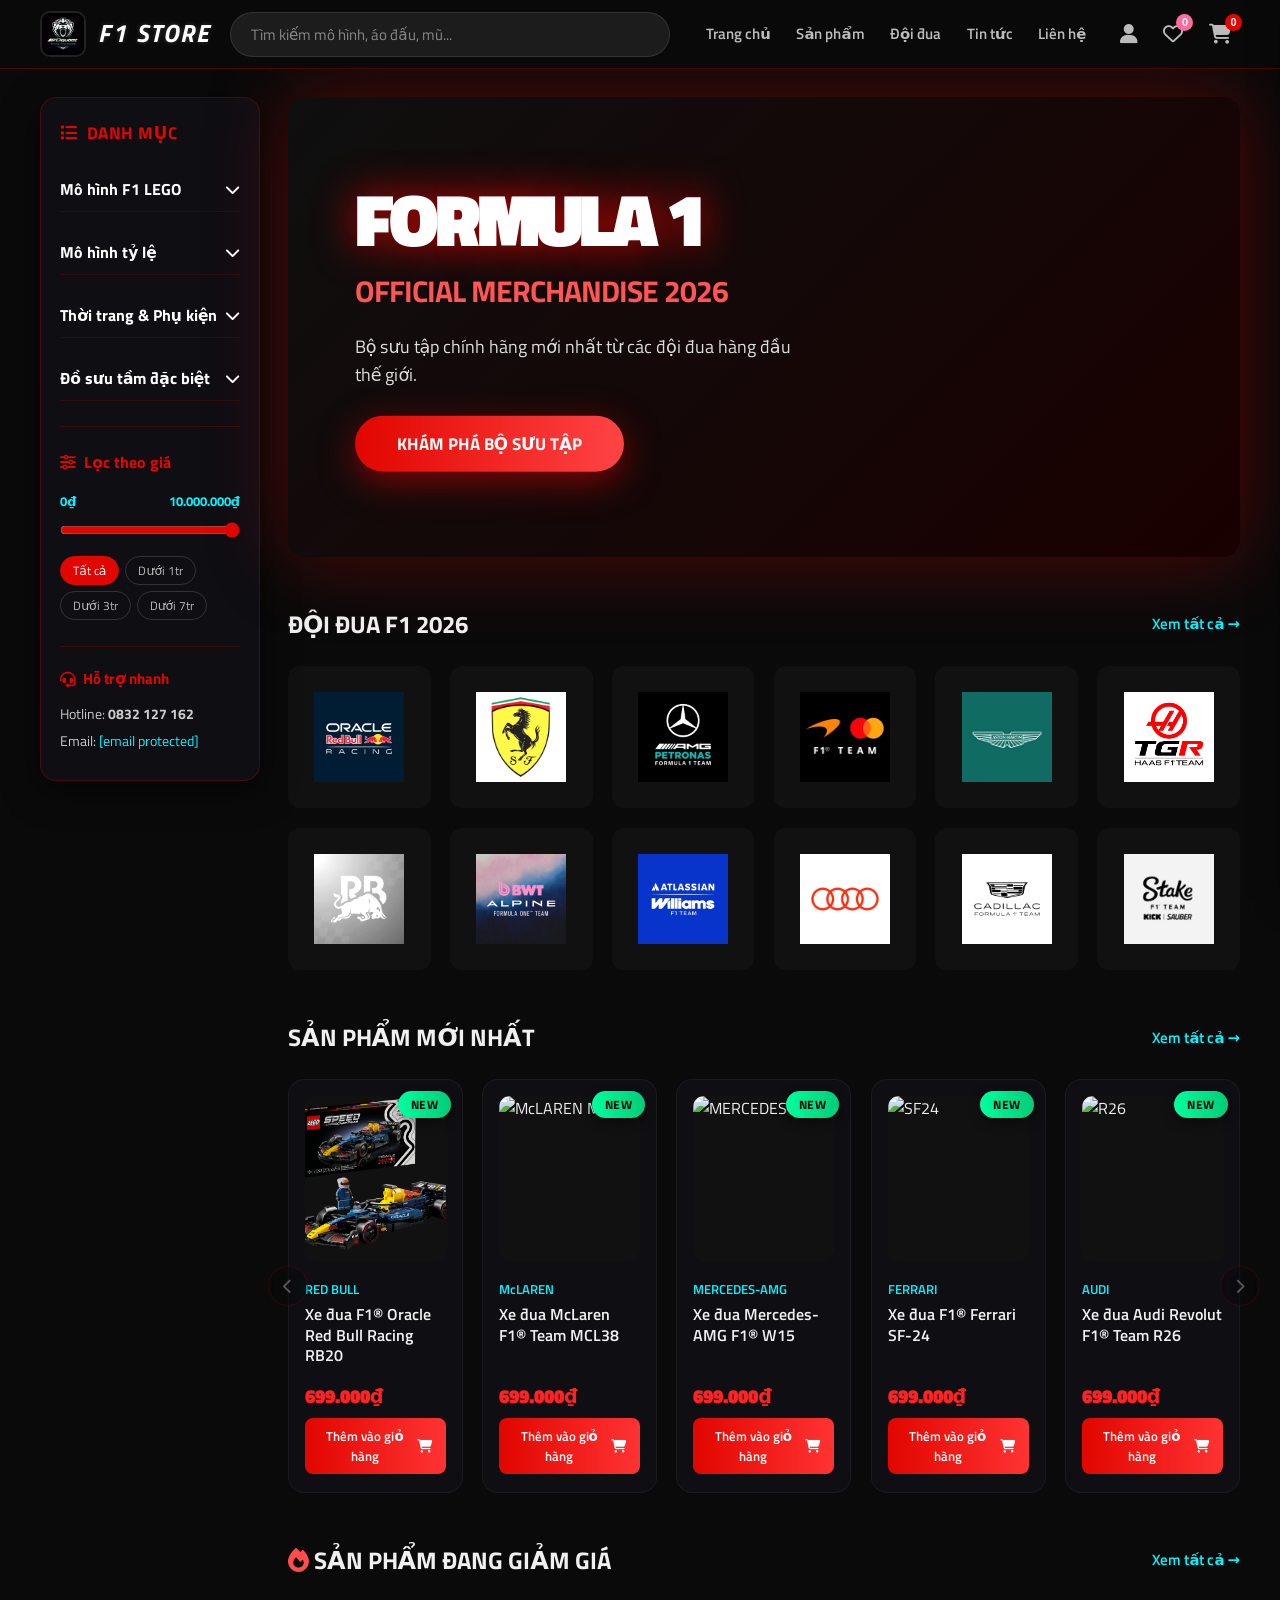
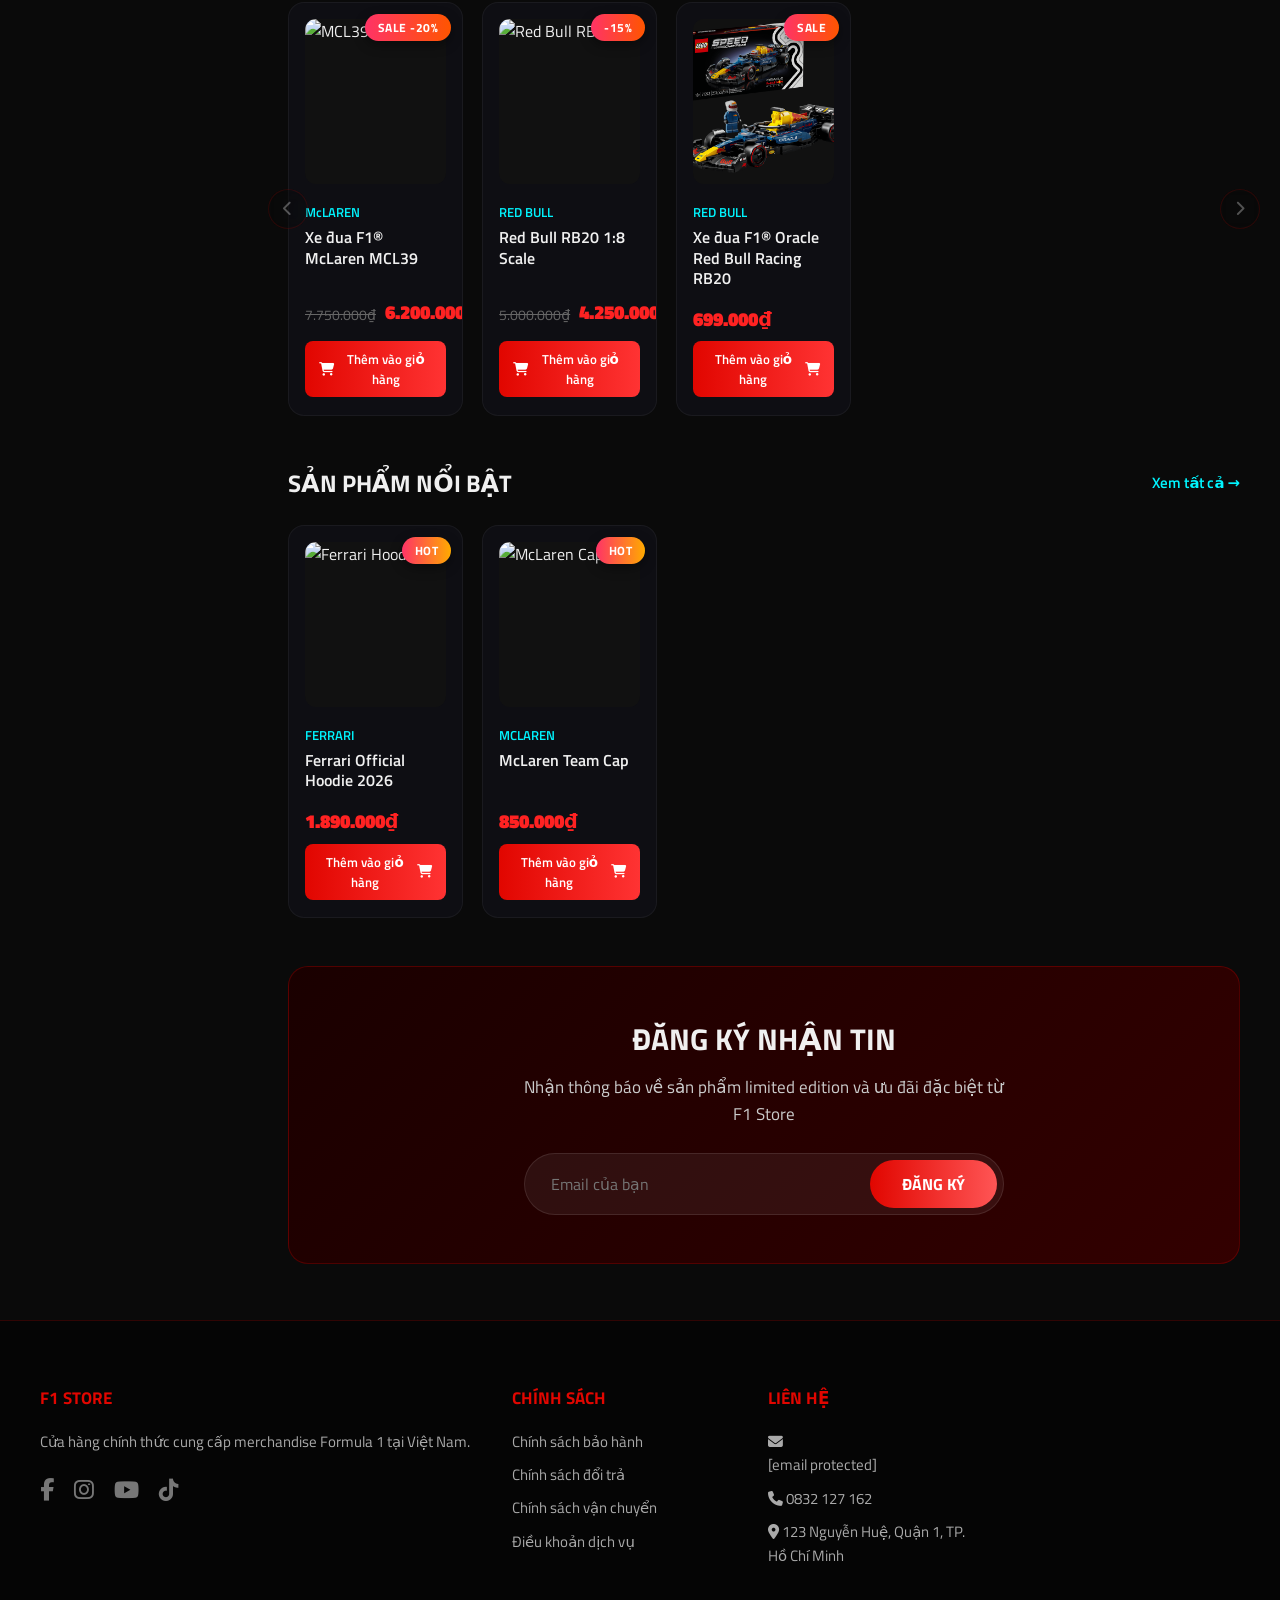
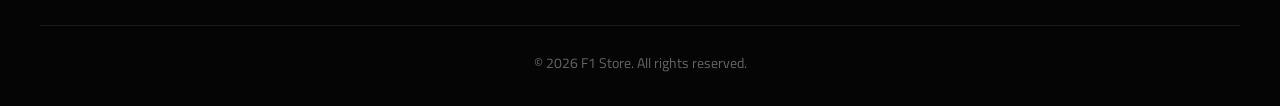
==== commit 04966e18: "update code" ====
--- a/index.html
+++ b/index.html
@@ -142,6 +142,10 @@
                 <div class="user-actions">
                     <button class="icon-btn" aria-label="Tài khoản">
                         <i class="fas fa-user"></i>
+                    </button>
+                    <button class="icon-btn" aria-label="Yêu thích" id="wishlistBtn">
+                        <i class="far fa-heart"></i>
+                        <span class="wishlist-count" id="wishlistCount">0</span>
                     </button>
                     <button class="icon-btn cart-btn" aria-label="Giỏ hàng">
                         <i class="fas fa-shopping-cart"></i>
@@ -167,14 +171,7 @@
     </nav>
 
     <!-- FIXED CONTAINER -->
-    <div class="container">
-
-        <!-- SIDEBAR TOGGLE (mobile only) -->
-        <button id="sidebarToggle"
-            style="display:none;width:100%;padding:12px 18px;background:rgba(225,6,0,0.12);border:1px solid rgba(225,6,0,0.3);color:white;border-radius:10px;font-family:'Titillium Web',sans-serif;font-weight:700;font-size:0.95rem;cursor:pointer;text-align:left;">
-            Danh mục sản phẩm ▼
-        </button>
-
+    <div class="page-layout">
         <!-- SIDEBAR -->
         <aside class="sidebar">
             <div class="sidebar-title">
@@ -220,13 +217,29 @@
                 </div>
             </nav>
 
+            <!-- FILTER GIÁ -->
+            <div class="sidebar-filter">
+                <h4><i class="fas fa-sliders-h"></i> Lọc theo giá</h4>
+                <div class="price-range-display">
+                    <span>0₫</span>
+                    <span id="priceRangeVal">10.000.000₫</span>
+                </div>
+                <input type="range" id="priceRange" min="0" max="10000000" step="100000" value="10000000">
+                <div class="filter-tags">
+                    <button class="filter-tag active" data-max="10000000">Tất cả</button>
+                    <button class="filter-tag" data-max="1000000">Dưới 1tr</button>
+                    <button class="filter-tag" data-max="3000000">Dưới 3tr</button>
+                    <button class="filter-tag" data-max="7000000">Dưới 7tr</button>
+                </div>
+            </div>
+
             <div class="sidebar-contact">
                 <h4><i class="fas fa-headset"></i> Hỗ trợ nhanh</h4>
                 <p>Hotline: <strong>0832 127 162</strong></p>
                 <p>Email: <a
                         href="/cdn-cgi/l/email-protection#0c7a636879757d79636f3e3e3c3e3e3c3c394c6b616d6560226f6361"><span
                             class="__cf_email__"
-                            data-cfemail="691f060d1c10181c060a5b5b595b5b59595c290e04080005470a0604">voduyquoc22022005@gmail.com</span></a>
+                            data-cfemail="691f060d1c10181c060a5b5b595b5b59595c290e04080005470a0604">[email&#160;protected]</span></a>
                 </p>
             </div>
         </aside>
@@ -289,6 +302,13 @@
                                 <span class="badge new">NEW</span>
                                 <div class="img-container">
                                     <img src="anh/lego/redbull/speed1.png" alt="RB20">
+
+                                    <div class="card-actions">
+                                        <button class="btn-quick-view" onclick="openQuickView(this)"><i
+                                                class="fas fa-eye"></i> Xem nhanh</button>
+                                        <button class="btn-wishlist" onclick="toggleWishlist(this)"><i
+                                                class="far fa-heart"></i></button>
+                                    </div>
                                 </div>
                                 <p class="brand">RED BULL</p>
                                 <h4>Xe đua F1® Oracle Red Bull Racing RB20</h4>
@@ -306,6 +326,13 @@
                                 <div class="img-container">
                                     <img src="https://www.lego.com/cdn/cs/set/assets/bltaefe7da97d921e16/77251_boxprod_v39_en-gb.png?format=webply&fit=bounds&quality=70&width=800&height=800&dpr=1.5"
                                         alt="McLAREN MCL38">
+
+                                    <div class="card-actions">
+                                        <button class="btn-quick-view" onclick="openQuickView(this)"><i
+                                                class="fas fa-eye"></i> Xem nhanh</button>
+                                        <button class="btn-wishlist" onclick="toggleWishlist(this)"><i
+                                                class="far fa-heart"></i></button>
+                                    </div>
                                 </div>
                                 <p class="brand">McLAREN</p>
                                 <h4>Xe đua McLaren F1® Team MCL38</h4>
@@ -323,6 +350,13 @@
                                 <div class="img-container">
                                     <img src="https://www.lego.com/cdn/cs/set/assets/bltdebbd34296f1ce78/77244_boxprod_v39_en-gb.png?format=webply&fit=bounds&quality=70&width=800&height=800&dpr=1.5"
                                         alt="MERCEDES-AMG">
+
+                                    <div class="card-actions">
+                                        <button class="btn-quick-view" onclick="openQuickView(this)"><i
+                                                class="fas fa-eye"></i> Xem nhanh</button>
+                                        <button class="btn-wishlist" onclick="toggleWishlist(this)"><i
+                                                class="far fa-heart"></i></button>
+                                    </div>
                                 </div>
                                 <p class="brand">MERCEDES-AMG</p>
                                 <h4>Xe đua Mercedes-AMG F1® W15</h4>
@@ -340,6 +374,13 @@
                                 <div class="img-container">
                                     <img src="https://www.lego.com/cdn/cs/set/assets/bltd193d7c8cfbfc4cd/77242_boxprod_v39_en-gb.png?format=webply&fit=bounds&quality=70&width=800&height=800&dpr=1.5"
                                         alt="SF24">
+
+                                    <div class="card-actions">
+                                        <button class="btn-quick-view" onclick="openQuickView(this)"><i
+                                                class="fas fa-eye"></i> Xem nhanh</button>
+                                        <button class="btn-wishlist" onclick="toggleWishlist(this)"><i
+                                                class="far fa-heart"></i></button>
+                                    </div>
                                 </div>
                                 <p class="brand">FERRARI</p>
                                 <h4>Xe đua F1® Ferrari SF-24</h4>
@@ -357,6 +398,13 @@
                                 <div class="img-container">
                                     <img src="https://www.lego.com/cdn/cs/set/assets/bltabd8d686bcca8fca/blt480f8e3525715603-77259_boxprod_v39_en-gb.png?format=webply&fit=bounds&quality=70&width=800&height=800&dpr=1.5"
                                         alt="R26">
+
+                                    <div class="card-actions">
+                                        <button class="btn-quick-view" onclick="openQuickView(this)"><i
+                                                class="fas fa-eye"></i> Xem nhanh</button>
+                                        <button class="btn-wishlist" onclick="toggleWishlist(this)"><i
+                                                class="far fa-heart"></i></button>
+                                    </div>
                                 </div>
                                 <p class="brand">AUDI</p>
                                 <h4>Xe đua Audi Revolut F1® Team R26</h4>
@@ -393,6 +441,13 @@
                                 <div class="img-container">
                                     <img src="https://www.lego.com/cdn/cs/set/assets/blt4d73eeeba610152c/blt94fedcc1daf48b2a-42228_boxprod_v39_en-us.png?format=webply&fit=bounds&quality=70&width=1200&height=1200&dpr=1.5"
                                         alt="MCL39">
+
+                                    <div class="card-actions">
+                                        <button class="btn-quick-view" onclick="openQuickView(this)"><i
+                                                class="fas fa-eye"></i> Xem nhanh</button>
+                                        <button class="btn-wishlist" onclick="toggleWishlist(this)"><i
+                                                class="far fa-heart"></i></button>
+                                    </div>
                                 </div>
                                 <p class="brand">McLAREN</p>
                                 <h4>Xe đua F1® McLaren MCL39</h4>
@@ -413,6 +468,13 @@
                                 <div class="img-container">
                                     <img src="https://www.lego.com/cdn/cs/set/assets/blt2847611d46bfd9e7/42206_boxprod_v39_en-gb.png?format=webply&fit=bounds&quality=70&width=800&height=800&dpr=1.5"
                                         alt="Red Bull RB20">
+
+                                    <div class="card-actions">
+                                        <button class="btn-quick-view" onclick="openQuickView(this)"><i
+                                                class="fas fa-eye"></i> Xem nhanh</button>
+                                        <button class="btn-wishlist" onclick="toggleWishlist(this)"><i
+                                                class="far fa-heart"></i></button>
+                                    </div>
                                 </div>
                                 <p class="brand">RED BULL</p>
                                 <h4>Red Bull RB20 1:8 Scale</h4>
@@ -432,6 +494,13 @@
                                 <span class="badge sale">SALE</span>
                                 <div class="img-container">
                                     <img src="anh/lego/redbull/speed1.png" alt="RB20">
+
+                                    <div class="card-actions">
+                                        <button class="btn-quick-view" onclick="openQuickView(this)"><i
+                                                class="fas fa-eye"></i> Xem nhanh</button>
+                                        <button class="btn-wishlist" onclick="toggleWishlist(this)"><i
+                                                class="far fa-heart"></i></button>
+                                    </div>
                                 </div>
                                 <p class="brand">RED BULL</p>
                                 <h4>Xe đua F1® Oracle Red Bull Racing RB20</h4>
@@ -461,6 +530,13 @@
                         <div class="img-container">
                             <img src="https://via.placeholder.com/600x420/111/fff?text=Ferrari+Hoodie"
                                 alt="Ferrari Hoodie">
+
+                            <div class="card-actions">
+                                <button class="btn-quick-view" onclick="openQuickView(this)"><i class="fas fa-eye"></i>
+                                    Xem nhanh</button>
+                                <button class="btn-wishlist" onclick="toggleWishlist(this)"><i
+                                        class="far fa-heart"></i></button>
+                            </div>
                         </div>
                         <p class="brand">FERRARI</p>
                         <h4>Ferrari Official Hoodie 2026</h4>
@@ -477,6 +553,13 @@
                         <span class="badge hot">HOT</span>
                         <div class="img-container">
                             <img src="https://via.placeholder.com/600x420/111/fff?text=McLaren+Cap" alt="McLaren Cap">
+
+                            <div class="card-actions">
+                                <button class="btn-quick-view" onclick="openQuickView(this)"><i class="fas fa-eye"></i>
+                                    Xem nhanh</button>
+                                <button class="btn-wishlist" onclick="toggleWishlist(this)"><i
+                                        class="far fa-heart"></i></button>
+                            </div>
                         </div>
                         <p class="brand">MCLAREN</p>
                         <h4>McLaren Team Cap</h4>
@@ -504,6 +587,41 @@
             </section>
 
         </main>
+    </div>
+
+    <button class="scroll-top" id="scrollTop" title="Lên đầu trang"><i class="fas fa-chevron-up"></i></button>
+
+    <!-- QUICK VIEW MODAL -->
+    <div class="quickview-modal" id="quickviewModal">
+        <div class="quickview-inner">
+            <button class="quickview-close" id="quickviewClose"><i class="fas fa-times"></i></button>
+            <div class="quickview-img">
+                <img id="qvImg" src="" alt="">
+            </div>
+            <div class="quickview-info">
+                <p class="brand" id="qvBrand">BRAND</p>
+                <h2 id="qvName">Tên sản phẩm</h2>
+                <div style="display:flex;align-items:center;gap:12px;margin-bottom:10px;">
+                    <span class="price" id="qvPrice">0₫</span>
+                    <span class="old-price" id="qvOldPrice" style="display:none"></span>
+                </div>
+                <p style="font-size:0.88rem;color:#aaa;margin-bottom:14px;" id="qvDesc">Sản phẩm chính hãng, bảo hành 12
+                    tháng. Giao hàng toàn quốc.</p>
+                <div class="quickview-qty">
+                    <span class="qty-label">Số lượng:</span>
+                    <div class="qty-controls">
+                        <button class="qty-btn" onclick="changeQty(-1)">−</button>
+                        <input class="qty-val" type="number" id="qvQty" value="1" min="1" max="99" readonly>
+                        <button class="qty-btn" onclick="changeQty(1)">+</button>
+                    </div>
+                </div>
+                <div class="quickview-actions">
+                    <button class="btn-add-cart" id="qvAddCart" style="flex:1"><i class="fas fa-shopping-cart"></i> Thêm
+                        vào giỏ</button>
+                    <button class="btn-wishlist-lg" id="qvWishlist"><i class="far fa-heart"></i> Yêu thích</button>
+                </div>
+            </div>
+        </div>
     </div>
 
     <!-- FOOTER -->
@@ -532,12 +650,22 @@
 
             <div class="footer-col contact-info">
                 <h4>LIÊN HỆ</h4>
-                <p><i class="fas fa-envelope"></i> <a
-                        href="mailto:voduyquoc22022005@gmail.com">voduyquoc22022005@gmail.com</a></p>
+                <p><i class="fas fa-envelope"></i> <a href="/cdn-cgi/l/email-protection" class="__cf_email__"
+                        data-cfemail="f5839a91808c84809a96c7c7c5c7c7c5c5c0b59298949c99db969a98">[email&#160;protected]</a>
+                </p>
                 <p><i class="fas fa-phone"></i> 0832 127 162</p>
                 <p><i class="fas fa-map-marker-alt"></i> 123 Nguyễn Huệ, Quận 1, TP. Hồ Chí Minh</p>
             </div>
-        </div>
+
+
+        </div>
+        <div class="footer-bottom">
+            <p>&copy; 2026 F1 Store. All rights reserved.</p>
         </div>
     </footer>
-</body>+
+    <script src="script.js"></script>
+
+</body>
+
+</html>
--- a/style.css
+++ b/style.css
@@ -2,30 +2,21 @@
    F1 STORE - FIXED-WIDTH LAYOUT + MOBILE 2026
    ============================================= */
  
-* {
-    margin: 0;
-    padding: 0;
-    box-sizing: border-box;
-}
+* { margin: 0; padding: 0; box-sizing: border-box; }
  
 :root {
     --primary-red: #e10600;
     --dark-bg: #0a0a0a;
-    --card-bg: rgba(15, 15, 20, 0.98);
+    --card-bg: rgba(15,15,20,0.98);
     --text-light: #f0f0f0;
     --text-gray: #bbbbbb;
     --accent: #00f5ff;
     --font-main: 'Titillium Web', system-ui, sans-serif;
- 
-    /* Fixed layout width */
-    --site-width: 1280px;
-    --site-padding: 0 24px;
- 
-    /* Logo effects */
-    --glow-color-white: rgba(255, 255, 255, 0.8);
-    --glow-color-red: rgba(225, 6, 0, 0.9);
-    --hover-scale: 1.06;
-    --hover-rotate: -3deg;
+    --sidebar-w: 220px;
+    --site-max: 1560px;
+    --content-pad: 40px;
+    --glow-white: rgba(255,255,255,0.8);
+    --glow-red: rgba(225,6,0,0.9);
 }
  
 body {
@@ -38,654 +29,564 @@
  
 /* ====================== HEADER ====================== */
 .header {
-    background: rgba(10, 10, 10, 0.98);
+    background: rgba(10,10,10,0.98);
     backdrop-filter: blur(20px);
-    position: sticky;
-    top: 0;
-    z-index: 1000;
-    border-bottom: 1px solid rgba(225, 6, 0, 0.3);
-}
- 
+    position: sticky; top: 0; z-index: 1000;
+    border-bottom: 1px solid rgba(225,6,0,0.3);
+}
 .header-inner {
-    max-width: var(--site-width);
+    max-width: var(--site-max);
     margin: 0 auto;
-    padding: 0 24px;
-    display: flex;
-    align-items: center;
-    height: 70px;
-    gap: 20px;
-}
- 
-/* --- LOGO --- */
+    padding: 0 var(--content-pad);
+    display: flex; align-items: center;
+    height: 68px; gap: 20px;
+}
+ 
+/* LOGO */
 .logo {
-    display: flex;
-    align-items: center;
-    gap: 12px;
-    flex-shrink: 0;
-    text-decoration: none;
-    color: inherit;
-    outline: none;
-    cursor: pointer;
-    transition: all 0.4s cubic-bezier(0.4, 0, 0.2, 1);
-}
- 
+    display: flex; align-items: center; gap: 12px;
+    flex-shrink: 0; text-decoration: none; color: inherit;
+    outline: none; cursor: pointer;
+    transition: all 0.4s cubic-bezier(0.4,0,0.2,1);
+}
 .logo img {
-    height: 50px;
-    width: 50px;
-    object-fit: cover;
-    border-radius: 10px;
-    border: 2px solid rgba(255, 255, 255, 0.1);
+    height: 46px; width: 46px; object-fit: cover;
+    border-radius: 10px; border: 2px solid rgba(255,255,255,0.1);
     transition: all 0.4s ease;
 }
- 
 .logo::after {
-    content: "F1 STORE";
-    color: #fff;
-    font-size: 1.6rem;
-    font-weight: 900;
-    font-style: italic;
-    letter-spacing: 2px;
+    content: "F1 STORE"; color: #fff;
+    font-size: 1.55rem; font-weight: 900; font-style: italic;
+    letter-spacing: 2px; white-space: nowrap;
+    text-shadow: 0 0 5px rgba(255,255,255,0.2);
     transition: all 0.4s ease;
-    text-shadow: 0 0 5px rgba(255, 255, 255, 0.2);
-    white-space: nowrap;
-}
- 
-.logo:hover { transform: scale(var(--hover-scale)); }
+}
+.logo:hover { transform: scale(1.05); }
 .logo:hover img {
-    transform: rotate(var(--hover-rotate));
-    border-color: var(--glow-color-red);
-    box-shadow: 0 0 15px var(--glow-color-white), 0 0 30px var(--glow-color-white);
+    transform: rotate(-3deg);
+    border-color: var(--glow-red);
+    box-shadow: 0 0 15px var(--glow-white), 0 0 30px var(--glow-white);
     filter: brightness(1.3) contrast(1.2);
 }
 .logo:hover::after {
-    color: var(--glow-color-red);
-    text-shadow: 0 0 10px var(--glow-color-red), 0 0 20px var(--glow-color-red);
+    color: var(--glow-red);
+    text-shadow: 0 0 10px var(--glow-red), 0 0 20px var(--glow-red);
     transform: translateX(6px);
 }
  
-/* --- SEARCH --- */
+/* SEARCH */
 .search {
-    flex: 1;
-    max-width: 420px;
+    flex: 1; max-width: 440px;
     padding: 10px 20px;
-    background: rgba(255, 255, 255, 0.08);
-    border: 1px solid rgba(255, 255, 255, 0.1);
-    border-radius: 50px;
-    color: white;
-    font-size: 0.95rem;
-    font-family: var(--font-main);
+    background: rgba(255,255,255,0.08);
+    border: 1px solid rgba(255,255,255,0.1);
+    border-radius: 50px; color: white;
+    font-size: 0.95rem; font-family: var(--font-main);
     transition: all 0.3s;
 }
 .search::placeholder { color: #888; }
-.search:focus {
-    outline: none;
-    background: rgba(255, 255, 255, 0.12);
-    border-color: var(--primary-red);
-}
- 
-/* --- NAV --- */
+.search:focus { outline: none; background: rgba(255,255,255,0.12); border-color: var(--primary-red); }
+ 
+/* NAV */
 .nav {
-    display: flex;
-    align-items: center;
-    gap: 1.8rem;
-    font-weight: 600;
-    margin-left: auto;
-    flex-shrink: 0;
-}
- 
+    display: flex; align-items: center;
+    gap: 1.6rem; font-weight: 600; margin-left: auto; flex-shrink: 0;
+}
 .nav-link {
-    color: var(--text-gray);
-    text-decoration: none;
-    font-size: 0.95rem;
-    position: relative;
-    white-space: nowrap;
+    color: var(--text-gray); text-decoration: none;
+    font-size: 0.93rem; position: relative; white-space: nowrap;
     transition: color 0.3s;
 }
 .nav-link:hover { color: white; }
 .nav-link::after {
-    content: '';
-    position: absolute;
-    width: 0; height: 2px;
-    bottom: -4px; left: 0;
+    content: ''; position: absolute;
+    width: 0; height: 2px; bottom: -4px; left: 0;
     background: linear-gradient(to right, var(--primary-red), var(--accent));
     transition: width 0.3s ease;
 }
 .nav-link:hover::after { width: 100%; }
  
-.user-actions { display: flex; gap: 0.8rem; }
- 
+.user-actions { display: flex; gap: 0.6rem; }
 .icon-btn {
-    background: transparent;
-    border: none;
-    color: var(--text-gray);
-    font-size: 1.3rem;
-    cursor: pointer;
-    padding: 8px;
-    border-radius: 50%;
-    transition: all 0.3s;
-    position: relative;
-    line-height: 1;
-}
-.icon-btn:hover {
-    background: rgba(225, 6, 0, 0.15);
-    color: white;
-}
- 
+    background: transparent; border: none;
+    color: var(--text-gray); font-size: 1.25rem;
+    cursor: pointer; padding: 8px; border-radius: 50%;
+    transition: all 0.3s; position: relative; line-height: 1;
+}
+.icon-btn:hover { background: rgba(225,6,0,0.15); color: white; }
 .cart-count {
-    position: absolute;
-    top: -2px; right: -2px;
-    background: var(--primary-red);
-    color: white;
-    font-size: 0.7rem;
-    font-weight: 700;
-    min-width: 17px; height: 17px;
-    border-radius: 50%;
-    display: flex;
-    align-items: center;
-    justify-content: center;
-}
- 
-/* --- MOBILE MENU BUTTON --- */
+    position: absolute; top: -2px; right: -2px;
+    background: var(--primary-red); color: white;
+    font-size: 0.68rem; font-weight: 700;
+    min-width: 17px; height: 17px; border-radius: 50%;
+    display: flex; align-items: center; justify-content: center;
+}
+/* Wishlist badge */
+.wishlist-count {
+    position: absolute; top: -2px; right: -2px;
+    background: #ff6b9d; color: white;
+    font-size: 0.68rem; font-weight: 700;
+    min-width: 17px; height: 17px; border-radius: 50%;
+    display: flex; align-items: center; justify-content: center;
+}
+ 
 .mobile-menu-btn {
-    display: none;
-    background: transparent;
-    border: none;
-    color: white;
-    font-size: 1.4rem;
-    cursor: pointer;
-    padding: 8px;
-    margin-left: auto;
-}
- 
-/* ====================== FIXED-WIDTH WRAPPER ====================== */
-.site-wrapper {
-    max-width: var(--site-width);
+    display: none; background: transparent; border: none;
+    color: white; font-size: 1.4rem; cursor: pointer;
+    padding: 8px; margin-left: auto;
+}
+ 
+/* ====================== PAGE LAYOUT ====================== */
+/* Sidebar cố định bên trái, main content chiếm phần còn lại */
+.page-layout {
+    max-width: var(--site-max);
     margin: 0 auto;
-    padding: var(--site-padding);
-}
- 
-/* ====================== LAYOUT: SIDEBAR + MAIN ====================== */
-.container {
-    max-width: var(--site-width);
-    margin: 0 auto;
-    padding: 28px 24px 0;
-    display: flex;
+    padding: 0 var(--content-pad);
+    display: grid;
+    grid-template-columns: var(--sidebar-w) 1fr;
     gap: 28px;
+    align-items: start;
+    padding-top: 28px;
 }
  
 /* ====================== SIDEBAR ====================== */
 .sidebar {
-    flex: 0 0 230px;
-    width: 230px;
+    width: var(--sidebar-w);
     background: var(--card-bg);
     border-radius: 16px;
-    padding: 1.5rem 1.3rem;
+    padding: 1.4rem 1.2rem;
     height: fit-content;
-    border: 1px solid rgba(225, 6, 0, 0.25);
-    box-shadow: 0 10px 35px rgba(0, 0, 0, 0.55);
+    border: 1px solid rgba(225,6,0,0.25);
+    box-shadow: 0 10px 35px rgba(0,0,0,0.55);
     position: sticky;
-    top: 86px;
+    top: 84px;
     align-self: start;
 }
- 
 .sidebar-title {
-    font-size: 1.1rem;
-    font-weight: 700;
-    margin-bottom: 1.4rem;
-    color: var(--primary-red);
-    display: flex;
-    align-items: center;
-    gap: 10px;
+    font-size: 1.05rem; font-weight: 700;
+    margin-bottom: 1.3rem; color: var(--primary-red);
+    display: flex; align-items: center; gap: 9px;
     letter-spacing: 0.5px;
 }
- 
-.menu-group { margin-bottom: 1.3rem; }
- 
+.menu-group { margin-bottom: 1.2rem; }
 .menu-main {
-    font-weight: 700;
-    font-size: 1rem;
-    padding: 10px 0;
-    color: white;
-    cursor: pointer;
-    display: flex;
-    justify-content: space-between;
-    align-items: center;
-    border-bottom: 1px solid rgba(225, 6, 0, 0.15);
+    font-weight: 700; font-size: 0.97rem;
+    padding: 9px 0; color: white; cursor: pointer;
+    display: flex; justify-content: space-between; align-items: center;
+    border-bottom: 1px solid rgba(225,6,0,0.15);
     transition: color 0.3s ease;
 }
 .menu-main:hover { color: var(--accent); }
-.menu-main i { transition: transform 0.4s ease; font-size: 1rem; }
+.menu-main i { transition: transform 0.4s ease; font-size: 0.95rem; }
 .menu-group.active .menu-main i { transform: rotate(180deg); }
- 
-.submenu {
-    list-style: none;
-    margin-top: 6px;
-    display: none;
-    padding-left: 4px;
-}
-.menu-group.active .submenu {
-    display: block;
-    animation: fadeIn 0.3s ease forwards;
-}
+.submenu { list-style: none; margin-top: 5px; display: none; padding-left: 4px; }
+.menu-group.active .submenu { display: block; animation: fadeIn 0.3s ease forwards; }
 .submenu li a {
-    display: block;
-    padding: 8px 12px;
-    color: var(--text-gray);
-    text-decoration: none;
-    border-radius: 8px;
-    font-size: 0.93rem;
-    transition: all 0.3s ease;
-    margin-bottom: 2px;
+    display: block; padding: 7px 11px;
+    color: var(--text-gray); text-decoration: none;
+    border-radius: 7px; font-size: 0.9rem;
+    transition: all 0.3s ease; margin-bottom: 2px;
 }
 .submenu li a:hover {
-    background: rgba(225, 6, 0, 0.18);
-    color: white;
-    padding-left: 20px;
-}
- 
+    background: rgba(225,6,0,0.18); color: white; padding-left: 18px;
+}
 @keyframes fadeIn {
     from { opacity: 0; transform: translateY(-8px); }
     to   { opacity: 1; transform: translateY(0); }
 }
  
+/* Sidebar filter giá */
+.sidebar-filter {
+    margin-top: 1.6rem; padding-top: 1.4rem;
+    border-top: 1px solid rgba(225,6,0,0.2);
+}
+.sidebar-filter h4 {
+    font-size: 0.98rem; color: var(--primary-red);
+    margin-bottom: 1rem; display: flex; align-items: center; gap: 8px;
+}
+.price-range-display {
+    display: flex; justify-content: space-between;
+    font-size: 0.82rem; color: var(--text-gray);
+    margin-bottom: 8px;
+}
+.price-range-display span { color: var(--accent); font-weight: 700; }
+input[type="range"] {
+    width: 100%; accent-color: var(--primary-red);
+    cursor: pointer; margin-bottom: 10px;
+}
+.filter-tags { display: flex; flex-wrap: wrap; gap: 6px; margin-top: 8px; }
+.filter-tag {
+    padding: 4px 12px; border-radius: 20px;
+    border: 1px solid rgba(255,255,255,0.15);
+    font-size: 0.78rem; color: var(--text-gray);
+    cursor: pointer; transition: all 0.2s;
+    font-family: var(--font-main);
+    background: transparent;
+}
+.filter-tag:hover, .filter-tag.active {
+    background: var(--primary-red); border-color: var(--primary-red); color: white;
+}
+ 
 .sidebar-contact {
-    margin-top: 1.8rem;
-    padding-top: 1.4rem;
-    border-top: 1px solid rgba(225, 6, 0, 0.2);
+    margin-top: 1.6rem; padding-top: 1.3rem;
+    border-top: 1px solid rgba(225,6,0,0.2);
 }
 .sidebar-contact h4 {
-    font-size: 0.98rem;
-    color: var(--primary-red);
-    margin-bottom: 0.8rem;
-    display: flex;
-    align-items: center;
-    gap: 8px;
-}
-.sidebar-contact p { font-size: 0.9rem; color: #ccc; margin-bottom: 6px; }
+    font-size: 0.95rem; color: var(--primary-red);
+    margin-bottom: 0.7rem; display: flex; align-items: center; gap: 8px;
+}
+.sidebar-contact p { font-size: 0.88rem; color: #ccc; margin-bottom: 5px; }
 .sidebar-contact a { color: var(--accent); text-decoration: none; }
 .sidebar-contact a:hover { text-decoration: underline; }
  
 /* ====================== MAIN CONTENT ====================== */
 .main {
-    flex: 1;
-    min-width: 0;
-    display: flex;
-    flex-direction: column;
-    gap: 3.5rem;
+    min-width: 0; display: flex; flex-direction: column; gap: 3rem;
 }
  
 /* ====================== HERO BANNER ====================== */
 .hero-banner {
-    position: relative;
-    height: 480px;
-    border-radius: 20px;
-    overflow: hidden;
-    box-shadow: 0 0 80px rgba(225, 6, 0, 0.35);
+    position: relative; height: 460px;
+    border-radius: 18px; overflow: hidden;
+    box-shadow: 0 0 80px rgba(225,6,0,0.35);
     background: linear-gradient(135deg, #0f0f0f 0%, #1a0000 100%);
 }
- 
-.banner-video {
-    width: 100%; height: 100%;
-    position: absolute; top: 0; left: 0; overflow: hidden;
-}
+.banner-video { width: 100%; height: 100%; position: absolute; top: 0; left: 0; overflow: hidden; }
 .banner-video video { width: 100%; height: 100%; object-fit: cover; }
- 
 .banner-content {
-    position: absolute;
-    top: 50%; left: 8%;
-    transform: translateY(-50%);
-    z-index: 3;
-    max-width: 580px;
+    position: absolute; top: 50%; left: 7%;
+    transform: translateY(-50%); z-index: 3; max-width: 560px;
 }
 .banner-content h1 {
-    font-size: 5rem;
-    font-weight: 900;
-    letter-spacing: -5px;
-    line-height: 1;
-    color: #ffffff;
-    text-shadow: 0 0 40px rgba(225, 6, 0, 0.9);
-}
-.banner-content h2 {
-    font-size: 2rem;
-    font-weight: 700;
-    color: #ff5555;
-    margin: 10px 0 20px;
-    letter-spacing: -1px;
-}
-.banner-content p {
-    font-size: 1.15rem;
-    color: #dddddd;
-    margin-bottom: 28px;
-    max-width: 460px;
-}
+    font-size: 4.6rem; font-weight: 900;
+    letter-spacing: -4px; line-height: 1; color: #fff;
+    text-shadow: 0 0 40px rgba(225,6,0,0.9);
+}
+.banner-content h2 { font-size: 1.9rem; font-weight: 700; color: #ff5555; margin: 10px 0 18px; letter-spacing: -1px; }
+.banner-content p { font-size: 1.1rem; color: #ddd; margin-bottom: 26px; max-width: 440px; }
 .btn-explore {
-    padding: 16px 44px;
+    padding: 15px 42px;
     background: linear-gradient(90deg, #e10600, #ff4444);
-    color: white; border: none;
-    border-radius: 50px;
-    font-size: 1.1rem;
-    font-weight: 700;
-    cursor: pointer;
-    box-shadow: 0 10px 35px rgba(225, 6, 0, 0.5);
-    transition: all 0.4s ease;
-    font-family: var(--font-main);
-}
-.btn-explore:hover {
-    transform: scale(1.08) translateY(-3px);
-    box-shadow: 0 15px 45px rgba(225, 6, 0, 0.7);
-}
+    color: white; border: none; border-radius: 50px;
+    font-size: 1.05rem; font-weight: 700; cursor: pointer;
+    box-shadow: 0 10px 35px rgba(225,6,0,0.5);
+    transition: all 0.4s ease; font-family: var(--font-main);
+}
+.btn-explore:hover { transform: scale(1.07) translateY(-3px); box-shadow: 0 15px 45px rgba(225,6,0,0.7); }
  
 /* ====================== SECTION HEADER ====================== */
-.section-header {
-    display: flex;
-    justify-content: space-between;
-    align-items: center;
-    margin-bottom: 1.6rem;
-}
-.section-header h3 { font-size: 1.6rem; font-weight: 700; }
-.view-all { color: var(--accent); text-decoration: none; font-weight: 600; }
+.section-header { display: flex; justify-content: space-between; align-items: center; margin-bottom: 1.4rem; }
+.section-header h3 { font-size: 1.5rem; font-weight: 700; }
+.view-all { color: var(--accent); text-decoration: none; font-weight: 600; font-size: 0.93rem; }
 .view-all:hover { color: white; }
  
 /* ====================== TEAM GRID ====================== */
-.team-grid {
-    display: grid;
-    grid-template-columns: repeat(6, 1fr);
-    gap: 1.4rem;
-    width: 100%;
-}
+.team-grid { display: grid; grid-template-columns: repeat(6, 1fr); gap: 1.2rem; width: 100%; }
 .team-item {
-    aspect-ratio: 1 / 1;
-    background: #111;
-    border-radius: 14px;
-    overflow: hidden;
+    aspect-ratio: 1/1; background: #111;
+    border-radius: 12px; overflow: hidden;
     border: 2px solid transparent;
     transition: all 0.4s ease;
-    display: flex;
-    align-items: center;
-    justify-content: center;
-    padding: 8px;
+    display: flex; align-items: center; justify-content: center; padding: 7px;
 }
 .team-item:hover { transform: scale(1.1); border-color: var(--primary-red); }
-.team-item img { width: 70%; height: 70%; object-fit: contain; filter: brightness(1.05); }
-.team-item:hover img { filter: brightness(1.15); }
+.team-item img { width: 72%; height: 72%; object-fit: contain; filter: brightness(1.05); }
+.team-item:hover img { filter: brightness(1.2); }
  
 /* ====================== PRODUCT CARD ====================== */
 .product-card {
-    background: var(--card-bg);
-    border-radius: 18px;
-    overflow: hidden;
-    transition: all 0.4s ease;
-    position: relative;
-    padding: 1.2rem 1.1rem;
-    display: flex;
-    flex-direction: column;
+    background: var(--card-bg); border-radius: 16px;
+    overflow: hidden; transition: all 0.4s ease;
+    position: relative; padding: 1rem 1rem 1.1rem;
+    display: flex; flex-direction: column;
     border: 1px solid rgba(255,255,255,0.05);
 }
 .product-card:hover {
     transform: translateY(-10px);
-    box-shadow: 0 25px 55px rgba(0, 0, 0, 0.6);
-    border-color: rgba(225, 6, 0, 0.3);
+    box-shadow: 0 24px 52px rgba(0,0,0,0.6);
+    border-color: rgba(225,6,0,0.3);
 }
 .img-container {
-    height: 180px;
-    background: #111;
-    overflow: hidden;
-    border-radius: 12px;
-    margin-bottom: 12px;
-    flex-shrink: 0;
-}
-.img-container img {
-    width: 100%; height: 100%;
-    object-fit: cover;
-    transition: transform 0.7s ease;
-}
+    height: 165px; background: #111;
+    overflow: hidden; border-radius: 11px;
+    margin-bottom: 10px; flex-shrink: 0; position: relative;
+}
+.img-container img { width: 100%; height: 100%; object-fit: cover; transition: transform 0.7s ease; }
 .product-card:hover .img-container img { transform: scale(1.1); }
  
-/* ====================== BADGE ====================== */
+/* Quick view & wishlist overlay */
+.card-actions {
+    position: absolute; bottom: 0; left: 0; right: 0;
+    background: linear-gradient(transparent, rgba(0,0,0,0.85));
+    padding: 14px 10px 10px;
+    display: flex; gap: 6px;
+    opacity: 0; transition: opacity 0.3s;
+    border-radius: 0 0 11px 11px;
+}
+.product-card:hover .card-actions { opacity: 1; }
+.btn-quick-view {
+    flex: 1; padding: 7px 0;
+    background: rgba(255,255,255,0.12);
+    backdrop-filter: blur(6px);
+    border: 1px solid rgba(255,255,255,0.2);
+    color: white; border-radius: 7px;
+    font-size: 0.78rem; font-weight: 600;
+    cursor: pointer; font-family: var(--font-main);
+    transition: all 0.2s;
+}
+.btn-quick-view:hover { background: rgba(255,255,255,0.22); }
+.btn-wishlist {
+    width: 34px; height: 34px;
+    background: rgba(255,255,255,0.12);
+    backdrop-filter: blur(6px);
+    border: 1px solid rgba(255,255,255,0.2);
+    color: white; border-radius: 7px;
+    cursor: pointer; font-family: var(--font-main);
+    transition: all 0.2s; display: flex;
+    align-items: center; justify-content: center;
+    font-size: 0.9rem; flex-shrink: 0;
+}
+.btn-wishlist:hover, .btn-wishlist.active { background: #ff6b9d; border-color: #ff6b9d; }
+.btn-wishlist.active { color: white; }
+ 
+/* BADGE */
 .badge {
-    position: absolute;
-    top: 12px; right: 12px;
-    padding: 5px 14px;
-    font-size: 0.78rem;
-    font-weight: 700;
-    border-radius: 30px;
-    z-index: 10;
-    box-shadow: 0 5px 15px rgba(0, 0, 0, 0.4);
-    text-transform: uppercase;
-    letter-spacing: 0.5px;
-}
-.badge.new { background: linear-gradient(90deg, #00ff9d, #00cc77); color: #000; }
+    position: absolute; top: 11px; right: 11px;
+    padding: 4px 13px; font-size: 0.75rem; font-weight: 700;
+    border-radius: 30px; z-index: 10;
+    box-shadow: 0 4px 12px rgba(0,0,0,0.4);
+    text-transform: uppercase; letter-spacing: 0.5px;
+}
+.badge.new  { background: linear-gradient(90deg, #00ff9d, #00cc77); color: #000; }
 .badge.sale { background: linear-gradient(90deg, #ff3366, #ff5500); color: white; }
-.badge.hot { background: linear-gradient(90deg, #ff3366, #ffaa00); color: white; }
- 
-/* ====================== CARD CONTENT ====================== */
-.brand { font-size: 0.88rem; color: var(--accent); margin: 10px 0 5px; font-weight: 600; }
-.product-card h4 { font-size: 1.05rem; font-weight: 600; line-height: 1.35; margin-bottom: 10px; flex-grow: 1; }
-.price { font-size: 1.25rem; font-weight: 800; color: #ff2222; display: block; margin-bottom: 8px; }
-.price-row { margin-top: auto; padding-top: 8px; }
-.price-row-sale { margin-top: auto; padding-top: 8px; display: flex; flex-direction: column; gap: 8px; }
-.price-group { display: flex; align-items: center; gap: 10px; }
-.old-price { font-size: 0.95rem; color: #666; text-decoration: line-through; }
- 
+.badge.hot  { background: linear-gradient(90deg, #ff3366, #ffaa00); color: white; }
+ 
+/* CARD CONTENT */
+.brand { font-size: 0.83rem; color: var(--accent); margin: 8px 0 4px; font-weight: 600; }
+.product-card h4 { font-size: 0.97rem; font-weight: 600; line-height: 1.32; margin-bottom: 8px; flex-grow: 1; }
+.price { font-size: 1.2rem; font-weight: 800; color: #ff2222; display: block; margin-bottom: 7px; }
+.price-row { margin-top: auto; padding-top: 7px; }
+.price-row-sale { margin-top: auto; padding-top: 7px; display: flex; flex-direction: column; gap: 7px; }
+.price-group { display: flex; align-items: center; gap: 9px; }
+.old-price { font-size: 0.88rem; color: #666; text-decoration: line-through; }
 .btn-add-cart {
     background: linear-gradient(90deg, #e10600, #ff3333);
-    color: white; border: none;
-    padding: 9px 16px;
-    border-radius: 9px;
-    cursor: pointer;
-    font-size: 0.88rem;
-    font-weight: 600;
-    width: 100%;
-    display: flex;
-    align-items: center;
-    justify-content: center;
-    gap: 7px;
-    transition: all 0.3s ease;
-    font-family: var(--font-main);
-}
-.btn-add-cart:hover {
-    background: linear-gradient(90deg, #ff3333, #ff5555);
-    transform: translateY(-2px);
-}
- 
-/* ====================== PRODUCT GRID TĨNH ====================== */
+    color: white; border: none; padding: 8px 14px;
+    border-radius: 8px; cursor: pointer;
+    font-size: 0.84rem; font-weight: 600; width: 100%;
+    display: flex; align-items: center; justify-content: center;
+    gap: 6px; transition: all 0.3s ease; font-family: var(--font-main);
+}
+.btn-add-cart:hover { background: linear-gradient(90deg, #ff3333, #ff5555); transform: translateY(-2px); }
+ 
+/* ====================== PRODUCT GRID & SLIDER — 5 CỘT ====================== */
 .product-grid-static {
     display: grid;
-    grid-template-columns: repeat(4, 1fr);
-    gap: 1.4rem;
-    width: 100%;
-}
- 
-/* ====================== SLIDER ====================== */
+    grid-template-columns: repeat(5, 1fr);
+    gap: 1.2rem; width: 100%;
+}
 .slider-section { position: relative; width: 100%; }
 .slider-viewport { overflow: hidden; width: 100%; border-radius: 8px; }
 .slider-track {
-    display: flex;
-    gap: 1.4rem;
-    transition: transform 0.45s cubic-bezier(0.25, 0.46, 0.45, 0.94);
+    display: flex; gap: 1.2rem;
+    transition: transform 0.45s cubic-bezier(0.25,0.46,0.45,0.94);
     will-change: transform;
 }
+/* 5 thẻ visible */
 .slider-track .product-card {
-    flex: 0 0 calc(25% - 1.05rem);
-    min-width: calc(25% - 1.05rem);
+    flex: 0 0 calc(20% - 0.96rem);
+    min-width: calc(20% - 0.96rem);
 }
 .slider-btn {
-    position: absolute;
-    top: 50%; transform: translateY(-50%);
-    z-index: 10;
-    width: 42px; height: 42px;
+    position: absolute; top: 50%; transform: translateY(-50%);
+    z-index: 10; width: 40px; height: 40px;
     background: rgba(10,10,10,0.88);
-    border: 1px solid rgba(225, 6, 0, 0.5);
-    color: white;
-    border-radius: 50%;
-    font-size: 1rem;
-    cursor: pointer;
-    display: flex;
-    align-items: center;
-    justify-content: center;
-    transition: all 0.3s;
-    backdrop-filter: blur(6px);
-}
-.slider-btn:hover {
-    background: var(--primary-red);
-    border-color: var(--primary-red);
-    transform: translateY(-50%) scale(1.1);
-}
-.slider-btn.btn-prev { left: -21px; }
-.slider-btn.btn-next { right: -21px; }
+    border: 1px solid rgba(225,6,0,0.5);
+    color: white; border-radius: 50%; font-size: 0.95rem;
+    cursor: pointer; display: flex; align-items: center; justify-content: center;
+    transition: all 0.3s; backdrop-filter: blur(6px);
+}
+.slider-btn:hover { background: var(--primary-red); border-color: var(--primary-red); transform: translateY(-50%) scale(1.1); }
+.slider-btn.btn-prev { left: -20px; }
+.slider-btn.btn-next { right: -20px; }
 .slider-btn:disabled { opacity: 0.3; cursor: not-allowed; pointer-events: none; }
  
 /* ====================== NEWSLETTER ====================== */
 .newsletter {
     background: linear-gradient(135deg, #1a0000, #330000);
-    border-radius: 22px;
-    padding: 3.5rem 2.5rem;
-    text-align: center;
-    border: 1px solid rgba(225, 6, 0, 0.25);
-}
-.newsletter h3 { font-size: 2rem; font-weight: 700; margin-bottom: 12px; }
-.newsletter p { font-size: 1.1rem; color: #ccc; max-width: 500px; margin: 0 auto 1.8rem; }
+    border-radius: 20px; padding: 3rem 2.5rem;
+    text-align: center; border: 1px solid rgba(225,6,0,0.25);
+}
+.newsletter h3 { font-size: 1.9rem; font-weight: 700; margin-bottom: 10px; }
+.newsletter p { font-size: 1.05rem; color: #ccc; max-width: 480px; margin: 0 auto 1.6rem; }
 .newsletter-form {
-    max-width: 500px;
-    margin: 0 auto;
-    display: flex;
-    gap: 10px;
-    background: rgba(255,255,255,0.06);
-    padding: 6px;
-    border-radius: 50px;
-    border: 1px solid rgba(255,255,255,0.1);
+    max-width: 480px; margin: 0 auto; display: flex; gap: 10px;
+    background: rgba(255,255,255,0.06); padding: 6px;
+    border-radius: 50px; border: 1px solid rgba(255,255,255,0.1);
 }
 .newsletter-form input {
-    flex: 1;
-    padding: 14px 22px;
-    background: transparent;
-    border: none;
-    color: white;
-    font-size: 1rem;
-    font-family: var(--font-main);
+    flex: 1; padding: 12px 20px;
+    background: transparent; border: none; color: white;
+    font-size: 0.98rem; font-family: var(--font-main);
 }
 .newsletter-form input:focus { outline: none; }
 .newsletter-form button {
-    padding: 14px 36px;
-    background: linear-gradient(90deg, #e10600, #ff5555);
-    color: white; border: none;
-    border-radius: 50px;
-    font-weight: 700;
-    font-size: 1rem;
-    cursor: pointer;
-    font-family: var(--font-main);
-    transition: all 0.4s;
-    white-space: nowrap;
-}
-.newsletter-form button:hover { transform: scale(1.05); box-shadow: 0 10px 30px rgba(225, 6, 0, 0.6); }
+    padding: 12px 32px; background: linear-gradient(90deg, #e10600, #ff5555);
+    color: white; border: none; border-radius: 50px;
+    font-weight: 700; font-size: 0.98rem; cursor: pointer;
+    font-family: var(--font-main); transition: all 0.4s; white-space: nowrap;
+}
+.newsletter-form button:hover { transform: scale(1.05); box-shadow: 0 10px 28px rgba(225,6,0,0.6); }
  
 /* ====================== FOOTER ====================== */
 .footer {
-    background: #050505;
-    padding: 4.5rem 24px 2rem;
-    margin-top: 4rem;
-    border-top: 1px solid rgba(225, 6, 0, 0.2);
+    background: #050505; padding: 4rem 40px 2rem;
+    margin-top: 3.5rem; border-top: 1px solid rgba(225,6,0,0.2);
 }
 .footer-inner {
-    max-width: var(--site-width);
-    margin: 0 auto;
-    display: grid;
-    grid-template-columns: 2fr 1fr 1fr 1fr;
-    gap: 2.5rem;
-}
-.footer-col h4 { color: var(--primary-red); margin-bottom: 1.2rem; font-size: 1.1rem; font-weight: 700; }
-.footer-col p, .footer-col a { color: #aaa; margin-bottom: 0.7rem; font-size: 0.95rem; text-decoration: none; display: block; }
+    max-width: var(--site-max); margin: 0 auto;
+    display: grid; grid-template-columns: 2fr 1fr 1fr 1fr; gap: 2.5rem;
+}
+.footer-col h4 { color: var(--primary-red); margin-bottom: 1.1rem; font-size: 1.05rem; font-weight: 700; }
+.footer-col p, .footer-col a { color: #aaa; margin-bottom: 0.6rem; font-size: 0.93rem; text-decoration: none; display: block; }
 .footer-col ul { list-style: none; }
-.footer-col ul li { margin-bottom: 0.7rem; }
+.footer-col ul li { margin-bottom: 0.6rem; }
 .footer-col a:hover { color: var(--accent); }
-.socials { margin-top: 1.3rem; }
-.socials a { font-size: 1.5rem; margin-right: 18px; color: #777; transition: all 0.3s; display: inline-block; }
+.socials { margin-top: 1.2rem; }
+.socials a { font-size: 1.4rem; margin-right: 16px; color: #777; transition: all 0.3s; display: inline-block; }
 .socials a:hover { color: var(--accent); transform: translateY(-4px); }
 .footer-bottom {
-    max-width: var(--site-width);
-    margin: 3.5rem auto 0;
-    padding-top: 1.8rem;
-    border-top: 1px solid rgba(255,255,255,0.08);
-    text-align: center;
-    color: #666;
-    font-size: 0.9rem;
-}
+    max-width: var(--site-max); margin: 3rem auto 0;
+    padding-top: 1.6rem; border-top: 1px solid rgba(255,255,255,0.08);
+    text-align: center; color: #666; font-size: 0.88rem;
+}
+ 
+/* ====================== SCROLL TO TOP ====================== */
+.scroll-top {
+    position: fixed; bottom: 28px; right: 28px;
+    width: 46px; height: 46px;
+    background: linear-gradient(135deg, var(--primary-red), #ff4444);
+    color: white; border: none; border-radius: 50%;
+    font-size: 1.1rem; cursor: pointer; z-index: 999;
+    display: none; align-items: center; justify-content: center;
+    box-shadow: 0 6px 20px rgba(225,6,0,0.5);
+    transition: all 0.3s;
+}
+.scroll-top.visible { display: flex; }
+.scroll-top:hover { transform: translateY(-4px) scale(1.08); box-shadow: 0 10px 28px rgba(225,6,0,0.7); }
+ 
+/* ====================== QUICK VIEW MODAL ====================== */
+.quickview-modal {
+    display: none; position: fixed;
+    z-index: 9998; top: 0; left: 0;
+    width: 100%; height: 100%;
+    background: rgba(0,0,0,0.88);
+    backdrop-filter: blur(12px);
+}
+.quickview-modal.open { display: flex; align-items: center; justify-content: center; }
+.quickview-inner {
+    background: #111; border-radius: 20px;
+    border: 1px solid rgba(225,6,0,0.3);
+    width: 90%; max-width: 760px;
+    display: flex; gap: 0; overflow: hidden;
+    position: relative;
+    box-shadow: 0 30px 80px rgba(0,0,0,0.7);
+    animation: qvIn 0.3s ease;
+}
+@keyframes qvIn {
+    from { opacity: 0; transform: scale(0.93); }
+    to   { opacity: 1; transform: scale(1); }
+}
+.quickview-img {
+    width: 42%; background: #0d0d0d;
+    display: flex; align-items: center; justify-content: center; padding: 2rem;
+}
+.quickview-img img { max-width: 100%; max-height: 280px; object-fit: contain; }
+.quickview-info { flex: 1; padding: 2rem 2rem 2rem 1.5rem; display: flex; flex-direction: column; }
+.quickview-close {
+    position: absolute; top: 14px; right: 18px;
+    color: #aaa; font-size: 24px; cursor: pointer;
+    background: none; border: none; line-height: 1;
+    transition: color 0.2s;
+}
+.quickview-close:hover { color: var(--primary-red); }
+.quickview-info .brand { margin-top: 0; font-size: 0.9rem; }
+.quickview-info h2 { font-size: 1.3rem; font-weight: 700; margin: 6px 0 14px; line-height: 1.3; }
+.quickview-info .price { font-size: 1.6rem; margin-bottom: 16px; }
+.quickview-info .old-price { font-size: 1rem; }
+.quickview-qty {
+    display: flex; align-items: center; gap: 12px; margin-bottom: 16px;
+}
+.qty-label { font-size: 0.88rem; color: var(--text-gray); }
+.qty-controls { display: flex; align-items: center; gap: 0; }
+.qty-btn {
+    width: 32px; height: 32px; background: rgba(255,255,255,0.08);
+    border: 1px solid rgba(255,255,255,0.15); color: white;
+    font-size: 1rem; cursor: pointer; transition: 0.2s;
+    font-family: var(--font-main);
+}
+.qty-btn:first-child { border-radius: 8px 0 0 8px; }
+.qty-btn:last-child  { border-radius: 0 8px 8px 0; }
+.qty-btn:hover { background: rgba(225,6,0,0.2); }
+.qty-val {
+    width: 40px; height: 32px; background: rgba(255,255,255,0.05);
+    border: 1px solid rgba(255,255,255,0.1); border-left: none; border-right: none;
+    color: white; text-align: center; font-family: var(--font-main); font-size: 0.95rem;
+}
+.quickview-actions { display: flex; gap: 10px; margin-top: auto; }
+.quickview-actions .btn-add-cart { font-size: 0.95rem; padding: 12px; }
+.quickview-actions .btn-wishlist-lg {
+    padding: 12px 18px; border-radius: 8px;
+    background: rgba(255,107,157,0.12);
+    border: 1px solid rgba(255,107,157,0.3);
+    color: #ff6b9d; cursor: pointer;
+    font-family: var(--font-main); font-size: 0.9rem;
+    transition: all 0.2s; white-space: nowrap;
+}
+.quickview-actions .btn-wishlist-lg:hover { background: #ff6b9d; color: white; }
  
 /* ====================== AUTH MODAL ====================== */
 .auth-modal {
-    display: none;
-    position: fixed;
-    z-index: 9999;
-    top: 0; left: 0;
-    width: 100%; height: 100%;
-    background: rgba(0, 0, 0, 0.85);
-    backdrop-filter: blur(10px);
+    display: none; position: fixed; z-index: 9999;
+    top: 0; left: 0; width: 100%; height: 100%;
+    background: rgba(0,0,0,0.85); backdrop-filter: blur(10px);
 }
 .auth-wrapper {
-    position: absolute;
-    top: 50%; left: 50%;
-    transform: translate(-50%, -50%);
-    width: 90%;
-    max-width: 768px;
+    position: absolute; top: 50%; left: 50%;
+    transform: translate(-50%,-50%);
+    width: 90%; max-width: 768px;
 }
 .auth-close {
-    position: absolute;
-    top: -40px; right: 0;
-    color: white;
-    font-size: 32px;
-    cursor: pointer;
-    transition: 0.3s;
-    line-height: 1;
+    position: absolute; top: -40px; right: 0;
+    color: white; font-size: 32px; cursor: pointer;
+    transition: 0.3s; line-height: 1;
 }
 .auth-close:hover { color: var(--primary-red); }
- 
 .auth-container {
-    background-color: #fff;
-    border-radius: 20px;
+    background-color: #fff; border-radius: 20px;
     box-shadow: 0 14px 28px rgba(0,0,0,0.25);
-    position: relative;
-    overflow: hidden;
-    width: 100%;
-    min-height: 480px;
+    position: relative; overflow: hidden; width: 100%; min-height: 480px;
 }
 .auth-form {
-    background-color: #fff;
-    display: flex;
-    align-items: center;
-    justify-content: center;
-    flex-direction: column;
-    padding: 40px 36px;
-    height: 100%;
-    min-height: 480px;
-    text-align: center;
-    box-sizing: border-box;
-}
-.auth-h1 { font-weight: bold; margin: 0 0 10px 0; color: #333; font-size: 1.5rem; }
-.auth-p { font-size: 14px; margin: 12px 0 22px; color: #333; }
+    background-color: #fff; display: flex;
+    align-items: center; justify-content: center; flex-direction: column;
+    padding: 40px 36px; height: 100%; min-height: 480px;
+    text-align: center; box-sizing: border-box;
+}
+.auth-h1 { font-weight: bold; margin: 0 0 10px; color: #333; font-size: 1.5rem; }
+.auth-p   { font-size: 14px; margin: 12px 0 22px; color: #333; }
 .auth-input {
-    background-color: #f4f7f6;
-    border: none;
-    padding: 11px 14px;
-    margin: 7px 0;
-    width: 100%;
-    border-radius: 10px;
-    outline: none;
-    font-family: var(--font-main);
-    font-size: 0.95rem;
+    background-color: #f4f7f6; border: none;
+    padding: 11px 14px; margin: 7px 0; width: 100%;
+    border-radius: 10px; outline: none;
+    font-family: var(--font-main); font-size: 0.95rem;
 }
 .auth-button {
-    border-radius: 25px;
-    border: 1px solid var(--primary-red);
-    background-color: var(--primary-red);
-    color: #fff;
-    font-size: 12px;
-    font-weight: bold;
-    padding: 11px 42px;
-    letter-spacing: 1px;
-    text-transform: uppercase;
-    transition: transform 80ms ease-in;
-    cursor: pointer;
-    margin-top: 14px;
+    border-radius: 25px; border: 1px solid var(--primary-red);
+    background-color: var(--primary-red); color: #fff;
+    font-size: 12px; font-weight: bold; padding: 11px 42px;
+    letter-spacing: 1px; text-transform: uppercase;
+    transition: transform 80ms ease-in; cursor: pointer; margin-top: 14px;
     font-family: var(--font-main);
 }
 .auth-button:active { transform: scale(0.95); }
@@ -693,332 +594,190 @@
 .auth-forgot { color: #666; font-size: 13px; text-decoration: none; margin: 12px 0; }
 .auth-social-text { margin-top: 22px; font-size: 12px; color: #aaa; position: relative; width: 100%; }
 .auth-social-text::before, .auth-social-text::after {
-    content: "";
-    position: absolute;
-    top: 50%;
-    width: 15%; height: 1px;
-    background-color: #eee;
-}
-.auth-social-text::before { left: 10%; }
-.auth-social-text::after  { right: 10%; }
+    content: ""; position: absolute; top: 50%; width: 15%; height: 1px; background-color: #eee;
+}
+.auth-social-text::before { left: 10%; } .auth-social-text::after { right: 10%; }
 .auth-social-container { margin: 14px 0; display: flex; justify-content: center; }
 .auth-social-container a {
-    border: 1px solid #eee;
-    border-radius: 50%;
-    display: inline-flex;
-    justify-content: center;
-    align-items: center;
-    margin: 0 7px;
-    height: 36px; width: 36px;
-    color: #333;
-    text-decoration: none;
-    transition: 0.3s;
-}
-.auth-social-fb:hover { color: #3b5998; border-color: #3b5998; }
-.auth-social-gg:hover { color: #db4437; border-color: #db4437; }
-.auth-social-git:hover { color: #000; border-color: #000; }
- 
-/* Auth animation */
+    border: 1px solid #eee; border-radius: 50%;
+    display: inline-flex; justify-content: center; align-items: center;
+    margin: 0 7px; height: 36px; width: 36px; color: #333; text-decoration: none; transition: 0.3s;
+}
+.auth-social-fb:hover  { color: #3b5998; border-color: #3b5998; }
+.auth-social-gg:hover  { color: #db4437; border-color: #db4437; }
+.auth-social-git:hover { color: #000;    border-color: #000; }
 .auth-form-container {
-    position: absolute;
-    top: 0;
-    width: 50%;
-    height: 100%;
-    min-height: 480px;
-    transition: all 0.6s ease-in-out;
+    position: absolute; top: 0; width: 50%;
+    height: 100%; min-height: 480px; transition: all 0.6s ease-in-out;
 }
 .auth-sign-in-container { left: 0; width: 50%; z-index: 2; }
 .auth-sign-up-container { left: 0; width: 50%; opacity: 0; z-index: 1; }
 .auth-container.right-panel-active .auth-sign-in-container { transform: translateX(100%); }
 .auth-container.right-panel-active .auth-sign-up-container { transform: translateX(100%); opacity: 1; z-index: 5; }
 .auth-overlay-container {
-    position: absolute; top: 0; left: 50%;
-    width: 50%; height: 100%;
-    overflow: hidden;
-    transition: transform 0.6s ease-in-out;
-    z-index: 100;
+    position: absolute; top: 0; left: 50%; width: 50%; height: 100%;
+    overflow: hidden; transition: transform 0.6s ease-in-out; z-index: 100;
 }
 .auth-container.right-panel-active .auth-overlay-container { transform: translateX(-100%); }
 .auth-overlay {
     background: linear-gradient(to right, #900, var(--primary-red));
-    color: #fff;
-    position: relative; left: -100%;
-    height: 100%; width: 200%;
-    transform: translateX(0);
-    transition: transform 0.6s ease-in-out;
+    color: #fff; position: relative; left: -100%;
+    height: 100%; width: 200%; transform: translateX(0); transition: transform 0.6s ease-in-out;
 }
 .auth-container.right-panel-active .auth-overlay { transform: translateX(50%); }
 .auth-overlay-panel {
-    position: absolute;
-    display: flex;
-    align-items: center;
-    justify-content: center;
-    flex-direction: column;
-    padding: 0 36px;
-    text-align: center;
-    top: 0; height: 100%; width: 50%;
-}
-.auth-overlay-left { transform: translateX(-20%); }
-.auth-container.right-panel-active .auth-overlay-left { transform: translateX(0); }
+    position: absolute; display: flex; align-items: center; justify-content: center;
+    flex-direction: column; padding: 0 36px; text-align: center; top: 0; height: 100%; width: 50%;
+}
+.auth-overlay-left  { transform: translateX(-20%); }
+.auth-container.right-panel-active .auth-overlay-left  { transform: translateX(0); }
 .auth-overlay-right { right: 0; transform: translateX(0); }
 .auth-container.right-panel-active .auth-overlay-right { transform: translateX(20%); }
  
 /* ====================== CART SIDEBAR ====================== */
 .cart-sidebar {
-    position: fixed;
-    top: 0; right: -400px;
+    position: fixed; top: 0; right: -400px;
     width: 380px; height: 100%;
-    background: var(--card-bg);
-    backdrop-filter: blur(20px);
-    z-index: 2000;
-    transition: 0.4s cubic-bezier(0.4, 0, 0.2, 1);
-    border-left: 1px solid rgba(225, 6, 0, 0.3);
-    display: flex;
-    flex-direction: column;
+    background: var(--card-bg); backdrop-filter: blur(20px);
+    z-index: 2000; transition: 0.4s cubic-bezier(0.4,0,0.2,1);
+    border-left: 1px solid rgba(225,6,0,0.3);
+    display: flex; flex-direction: column;
     box-shadow: -10px 0 30px rgba(0,0,0,0.5);
 }
 .cart-sidebar.active { right: 0; }
 .cart-header {
-    padding: 1.6rem 1.8rem;
+    padding: 1.5rem 1.7rem;
     border-bottom: 1px solid rgba(255,255,255,0.1);
-    display: flex;
-    justify-content: space-between;
-    align-items: center;
+    display: flex; justify-content: space-between; align-items: center;
 }
 .cart-header h3 { color: var(--primary-red); font-weight: 800; letter-spacing: 1px; }
-.close-cart { font-size: 28px; color: white; cursor: pointer; transition: 0.3s; line-height: 1; }
+.close-cart { font-size: 27px; color: white; cursor: pointer; transition: 0.3s; line-height: 1; }
 .close-cart:hover { color: var(--primary-red); transform: rotate(90deg); }
-.cart-body { flex: 1; overflow-y: auto; padding: 1.2rem 1.4rem; }
+.cart-body { flex: 1; overflow-y: auto; padding: 1.1rem 1.3rem; }
 .cart-item {
-    display: flex;
-    align-items: center;
-    gap: 12px;
+    display: flex; align-items: center; gap: 11px;
     justify-content: space-between;
     background: rgba(255,255,255,0.03);
-    padding: 12px;
-    border-radius: 12px;
-    margin-bottom: 0.9rem;
+    padding: 11px; border-radius: 11px; margin-bottom: 0.8rem;
     border: 1px solid rgba(255,255,255,0.05);
 }
-.cart-item img { width: 64px; height: 64px; object-fit: contain; background: #111; border-radius: 8px; flex-shrink: 0; }
+.cart-item img { width: 60px; height: 60px; object-fit: contain; background: #111; border-radius: 8px; flex-shrink: 0; }
 .cart-item div { flex: 1; }
-.cart-item h4 { font-size: 0.9rem; margin-bottom: 4px; color: white; }
-.cart-item p { color: #e10600; font-weight: 700; font-size: 0.85rem; }
-.cart-footer { padding: 1.6rem 1.8rem; background: rgba(0,0,0,0.3); }
-.cart-total { display: flex; justify-content: space-between; margin-bottom: 1.3rem; font-size: 1.15rem; font-weight: 800; }
+.cart-item h4 { font-size: 0.87rem; margin-bottom: 3px; color: white; }
+.cart-item p { color: #e10600; font-weight: 700; font-size: 0.82rem; }
+.cart-footer { padding: 1.5rem 1.7rem; background: rgba(0,0,0,0.3); }
+.cart-total { display: flex; justify-content: space-between; margin-bottom: 1.2rem; font-size: 1.1rem; font-weight: 800; }
 #cartTotalValue { color: var(--accent); }
 .btn-checkout {
-    width: 100%; padding: 14px;
+    width: 100%; padding: 13px;
     background: linear-gradient(90deg, var(--primary-red), #ff4d4d);
-    color: white; border: none;
-    border-radius: 11px;
-    font-weight: 800;
-    font-size: 1rem;
-    cursor: pointer;
-    transition: 0.3s;
-    font-family: var(--font-main);
-    letter-spacing: 0.5px;
+    color: white; border: none; border-radius: 10px;
+    font-weight: 800; font-size: 0.98rem; cursor: pointer;
+    transition: 0.3s; font-family: var(--font-main); letter-spacing: 0.5px;
 }
 .btn-checkout:hover { transform: scale(1.02); box-shadow: 0 0 20px rgba(225,6,0,0.5); }
 .cart-overlay {
-    position: fixed; top: 0; left: 0;
-    width: 100%; height: 100%;
-    background: rgba(0,0,0,0.7);
-    display: none; z-index: 1500;
+    position: fixed; top: 0; left: 0; width: 100%; height: 100%;
+    background: rgba(0,0,0,0.7); display: none; z-index: 1500;
 }
 .cart-overlay.active { display: block; }
 .remove-btn {
-    background: rgba(255, 0, 0, 0.12);
-    border: none;
-    width: 38px; height: 38px;
-    border-radius: 50%;
-    cursor: pointer;
-    display: flex;
-    align-items: center;
-    justify-content: center;
-    color: #ff4d4d;
-    transition: all 0.3s ease;
-    flex-shrink: 0;
-}
-.remove-btn i { font-size: 1rem; }
+    background: rgba(255,0,0,0.12); border: none;
+    width: 36px; height: 36px; border-radius: 50%;
+    cursor: pointer; display: flex; align-items: center; justify-content: center;
+    color: #ff4d4d; transition: all 0.3s ease; flex-shrink: 0;
+}
+.remove-btn i { font-size: 0.95rem; }
 .remove-btn:hover { background: #ff4d4d; color: white; transform: scale(1.15); }
  
-/* ====================== MOBILE NAV DRAWER ====================== */
+/* ====================== MOBILE NAV ====================== */
 .mobile-nav {
-    display: none;
-    position: fixed;
-    top: 70px; left: 0;
-    width: 100%; height: calc(100vh - 70px);
-    background: rgba(5, 5, 5, 0.98);
-    backdrop-filter: blur(20px);
-    z-index: 999;
-    overflow-y: auto;
-    padding: 1.5rem 1.5rem 3rem;
-    border-top: 1px solid rgba(225, 6, 0, 0.3);
-    flex-direction: column;
-    gap: 0;
-    transform: translateX(-100%);
-    transition: transform 0.3s ease;
-}
-.mobile-nav.open {
-    display: flex;
-    transform: translateX(0);
-}
+    display: none; position: fixed;
+    top: 68px; left: 0; width: 100%; height: calc(100vh - 68px);
+    background: rgba(5,5,5,0.98); backdrop-filter: blur(20px);
+    z-index: 999; overflow-y: auto; padding: 1.3rem 1.5rem 3rem;
+    border-top: 1px solid rgba(225,6,0,0.3);
+    flex-direction: column; transform: translateX(-100%); transition: transform 0.3s ease;
+}
+.mobile-nav.open { display: flex; transform: translateX(0); }
 .mobile-nav .nav-link {
-    padding: 14px 0;
-    font-size: 1.1rem;
+    padding: 13px 0; font-size: 1.05rem;
     border-bottom: 1px solid rgba(255,255,255,0.07);
-    color: var(--text-gray);
-    display: block;
-}
-.mobile-nav .nav-link:last-child { border-bottom: none; }
+    color: var(--text-gray); display: block;
+}
 .mobile-search {
-    display: none;
-    width: 100%;
-    padding: 10px 18px;
-    background: rgba(255, 255, 255, 0.08);
-    border: 1px solid rgba(255, 255, 255, 0.1);
-    border-radius: 50px;
-    color: white;
-    font-size: 0.95rem;
-    font-family: var(--font-main);
-    margin-bottom: 1.2rem;
+    display: none; width: 100%; padding: 10px 18px;
+    background: rgba(255,255,255,0.08);
+    border: 1px solid rgba(255,255,255,0.1);
+    border-radius: 50px; color: white;
+    font-size: 0.95rem; font-family: var(--font-main); margin-bottom: 1.1rem;
 }
 .mobile-search:focus { outline: none; border-color: var(--primary-red); }
  
 /* ====================== RESPONSIVE ====================== */
- 
-/* Large desktop */
-@media (min-width: 1300px) {
-    :root { --site-width: 1280px; }
-}
- 
-/* Tablet landscape */
-@media (max-width: 1100px) {
-    .container { flex-direction: column; }
-    .sidebar {
-        position: static;
-        flex: none;
-        max-width: 100%;
-        width: 100%;
+@media (max-width: 1200px) {
+    :root { --sidebar-w: 200px; --content-pad: 28px; }
+    .slider-track .product-card, .product-grid-static {
+        /* 4 cột trên tablet lớn */
     }
+    .slider-track .product-card { flex: 0 0 calc(25% - 0.9rem); min-width: calc(25% - 0.9rem); }
+    .product-grid-static { grid-template-columns: repeat(4, 1fr); }
     .team-grid { grid-template-columns: repeat(5, 1fr); }
-    .slider-track .product-card {
-        flex: 0 0 calc(50% - 0.7rem);
-        min-width: calc(50% - 0.7rem);
-    }
+}
+@media (max-width: 1024px) {
+    .page-layout { grid-template-columns: 1fr; }
+    .sidebar { position: static; width: 100%; max-width: 100%; display: none; }
+    .sidebar.mobile-open { display: block; }
+    .slider-track .product-card { flex: 0 0 calc(33.33% - 0.8rem); min-width: calc(33.33% - 0.8rem); }
     .product-grid-static { grid-template-columns: repeat(3, 1fr); }
-    .banner-content h1 { font-size: 4rem; }
-}
- 
-/* Tablet portrait */
-@media (max-width: 900px) {
-    .footer-inner { grid-template-columns: 1fr 1fr; gap: 2rem; }
     .team-grid { grid-template-columns: repeat(4, 1fr); }
-    .product-grid-static { grid-template-columns: repeat(2, 1fr); }
-    .banner-content h1 { font-size: 3.5rem; letter-spacing: -3px; }
-}
- 
-/* Mobile */
+}
 @media (max-width: 768px) {
-    :root { --site-padding: 0 16px; }
- 
-    /* Header */
-    .header-inner { padding: 0 16px; gap: 12px; }
-    .logo::after { font-size: 1.3rem; letter-spacing: 1px; }
-    .logo img { height: 40px; width: 40px; }
+    :root { --content-pad: 16px; }
+    .header-inner { padding: 0 16px; gap: 10px; }
+    .logo img { height: 38px; width: 38px; }
+    .logo::after { font-size: 1.25rem; }
     .search { display: none; }
     .nav { display: none; }
     .mobile-menu-btn { display: flex; align-items: center; }
- 
-    /* Container */
-    .container { padding: 16px 16px 0; gap: 20px; }
- 
-    /* Sidebar hidden on mobile - shown via toggle */
-    .sidebar {
-        display: none;
-        position: static;
-        width: 100%;
-        max-width: 100%;
-    }
-    .sidebar.mobile-open { display: block; }
- 
-    /* Hero */
-    .hero-banner { height: 320px; border-radius: 14px; }
-    .banner-content { left: 5%; max-width: 90%; }
-    .banner-content h1 { font-size: 2.8rem; letter-spacing: -2px; }
-    .banner-content h2 { font-size: 1.2rem; }
-    .banner-content p { font-size: 0.95rem; display: none; }
-    .btn-explore { padding: 13px 32px; font-size: 0.95rem; }
- 
-    /* Section */
-    .section-header h3 { font-size: 1.3rem; }
-    .main { gap: 2.5rem; }
- 
-    /* Teams */
-    .team-grid { grid-template-columns: repeat(4, 1fr); gap: 0.9rem; }
- 
-    /* Slider: 1 card on mobile */
-    .slider-track .product-card {
-        flex: 0 0 calc(100% - 0rem);
-        min-width: calc(100% - 0rem);
-    }
-    .slider-btn.btn-prev { left: -16px; }
-    .slider-btn.btn-next { right: -16px; }
- 
-    /* Static grid: 1 col */
-    .product-grid-static { grid-template-columns: 1fr; }
- 
-    /* Newsletter */
-    .newsletter { padding: 2.5rem 1.5rem; border-radius: 16px; }
-    .newsletter h3 { font-size: 1.5rem; }
-    .newsletter-form {
-        flex-direction: column;
-        border-radius: 16px;
-        gap: 8px;
-        padding: 12px;
-    }
-    .newsletter-form input { padding: 12px 16px; }
-    .newsletter-form button { border-radius: 10px; padding: 13px; }
- 
-    /* Footer */
+    .hero-banner { height: 300px; border-radius: 12px; }
+    .banner-content h1 { font-size: 2.6rem; letter-spacing: -2px; }
+    .banner-content h2 { font-size: 1.1rem; }
+    .banner-content p { display: none; }
+    .btn-explore { padding: 12px 28px; font-size: 0.9rem; }
+    .section-header h3 { font-size: 1.25rem; }
+    .main { gap: 2rem; }
+    .team-grid { grid-template-columns: repeat(4, 1fr); gap: 0.8rem; }
+    .slider-track .product-card { flex: 0 0 calc(50% - 0.6rem); min-width: calc(50% - 0.6rem); }
+    .product-grid-static { grid-template-columns: repeat(2, 1fr); gap: 1rem; }
+    .newsletter { padding: 2rem 1.2rem; border-radius: 14px; }
+    .newsletter h3 { font-size: 1.4rem; }
+    .newsletter-form { flex-direction: column; border-radius: 14px; padding: 10px; }
+    .newsletter-form button { border-radius: 8px; }
     .footer { padding: 3rem 16px 1.5rem; }
-    .footer-inner { grid-template-columns: 1fr; gap: 1.8rem; }
- 
-    /* Cart sidebar full width on small screens */
+    .footer-inner { grid-template-columns: 1fr 1fr; gap: 1.6rem; }
     .cart-sidebar { width: 100%; right: -100%; }
     .cart-sidebar.active { right: 0; }
- 
-    /* Auth modal */
-    .auth-wrapper { width: 95%; }
-    .auth-container { min-height: 400px; }
-    .auth-form { padding: 0 22px; }
-    /* Stack auth on mobile - show only sign in */
+    .mobile-search { display: block; }
     .auth-overlay-container { display: none; }
-    .auth-sign-in-container { width: 100%; left: 0; }
+    .auth-sign-in-container { width: 100%; }
     .auth-sign-up-container { width: 100%; }
     .auth-container.right-panel-active .auth-sign-in-container { transform: translateX(-100%); }
     .auth-container.right-panel-active .auth-sign-up-container { transform: translateX(0); opacity: 1; z-index: 5; }
- 
-    /* Mobile nav */
-    .mobile-search { display: block; }
-}
- 
-/* Small mobile */
+    .quickview-inner { flex-direction: column; }
+    .quickview-img { width: 100%; height: 200px; }
+    #sidebarToggle { display: block !important; }
+    .scroll-top { bottom: 18px; right: 18px; width: 40px; height: 40px; }
+}
 @media (max-width: 480px) {
-    .team-grid { grid-template-columns: repeat(3, 1fr); gap: 0.7rem; }
-    .banner-content h1 { font-size: 2.2rem; }
+    .team-grid { grid-template-columns: repeat(3, 1fr); }
+    .slider-track .product-card { flex: 0 0 calc(100% - 0rem); min-width: calc(100% - 0rem); }
+    .product-grid-static { grid-template-columns: 1fr; }
     .logo::after { display: none; }
-    .header-inner { gap: 8px; }
-}
- 
-@media (max-width: 360px) {
-    .team-grid { grid-template-columns: repeat(2, 1fr); }
-}
- 
-/* ====================== SIDEBAR TOGGLE BUTTON (mobile) ====================== */
-@media (max-width: 768px) {
-    #sidebarToggle {
-        display: block !important;
-    }
+    .footer-inner { grid-template-columns: 1fr; }
+}
+ 
+/* Sidebar toggle button */
+@media (max-width: 1024px) {
+    #sidebarToggle { display: block !important; }
 }
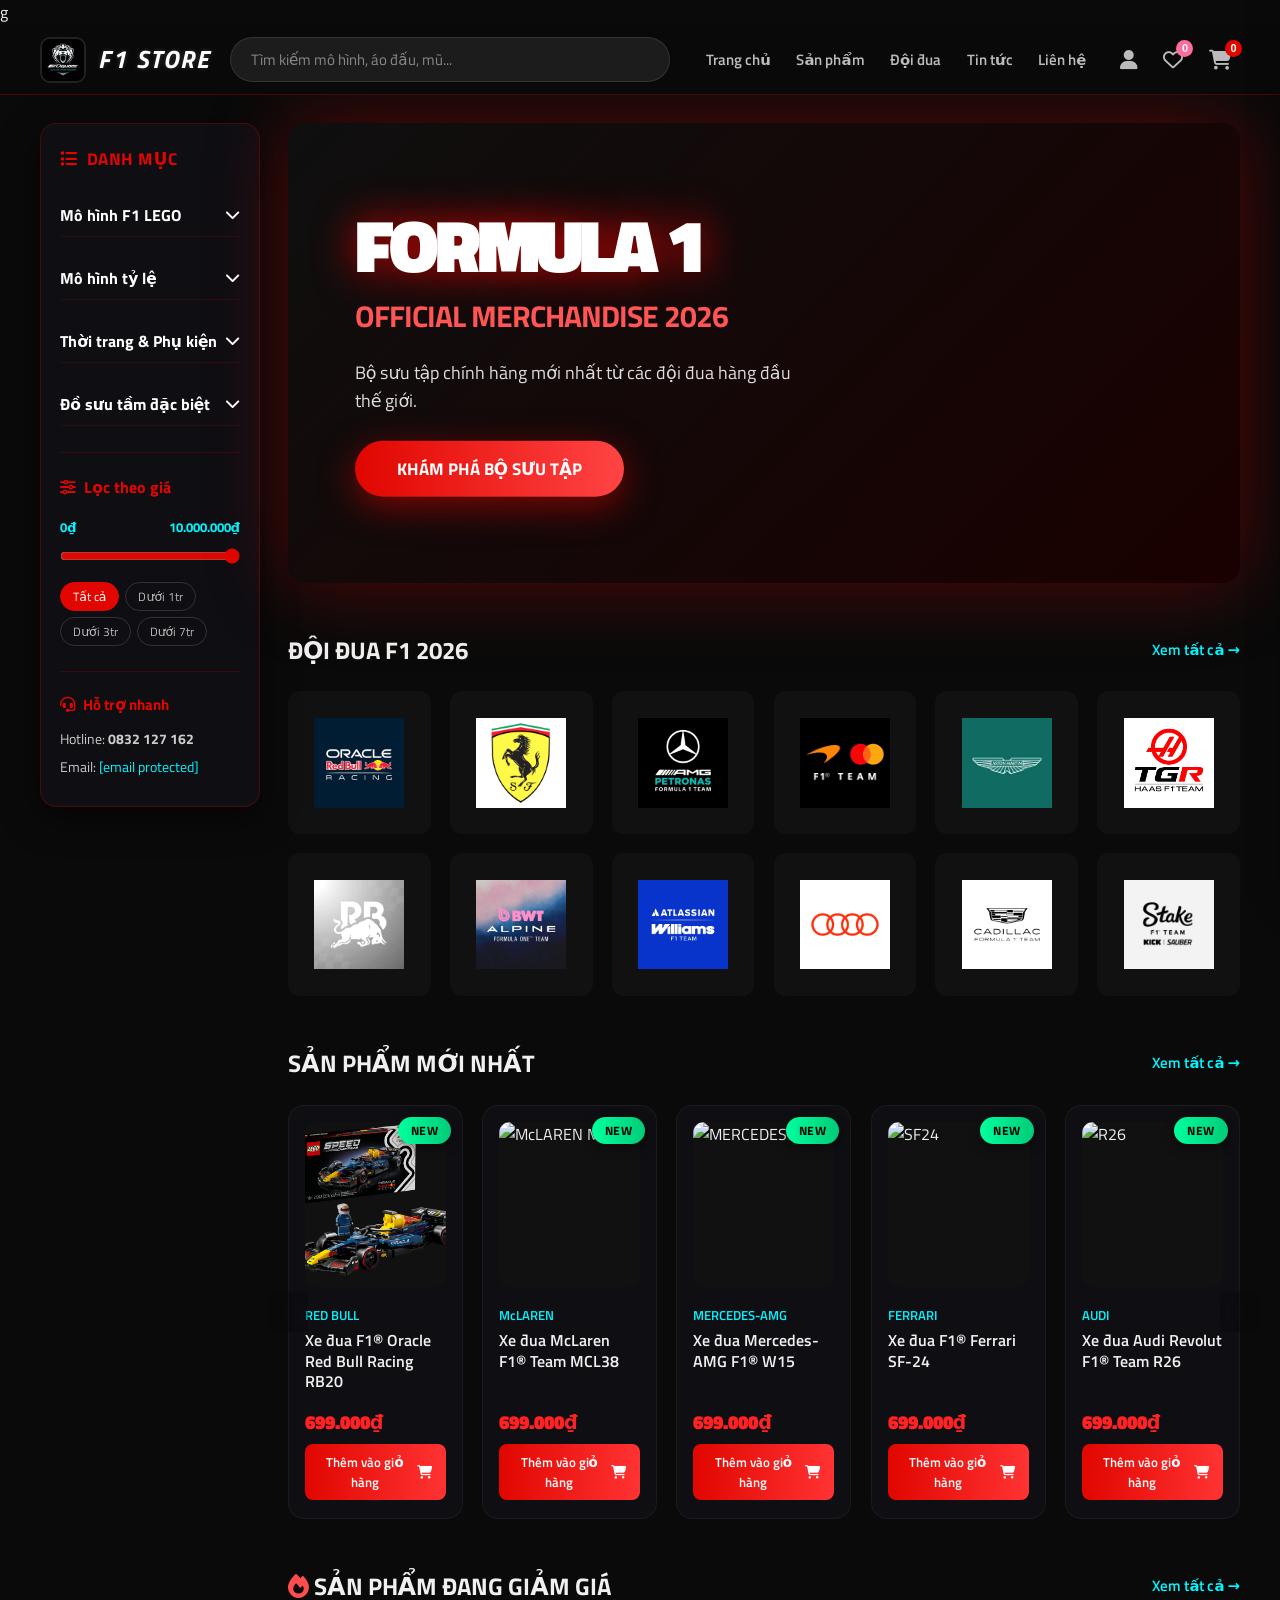
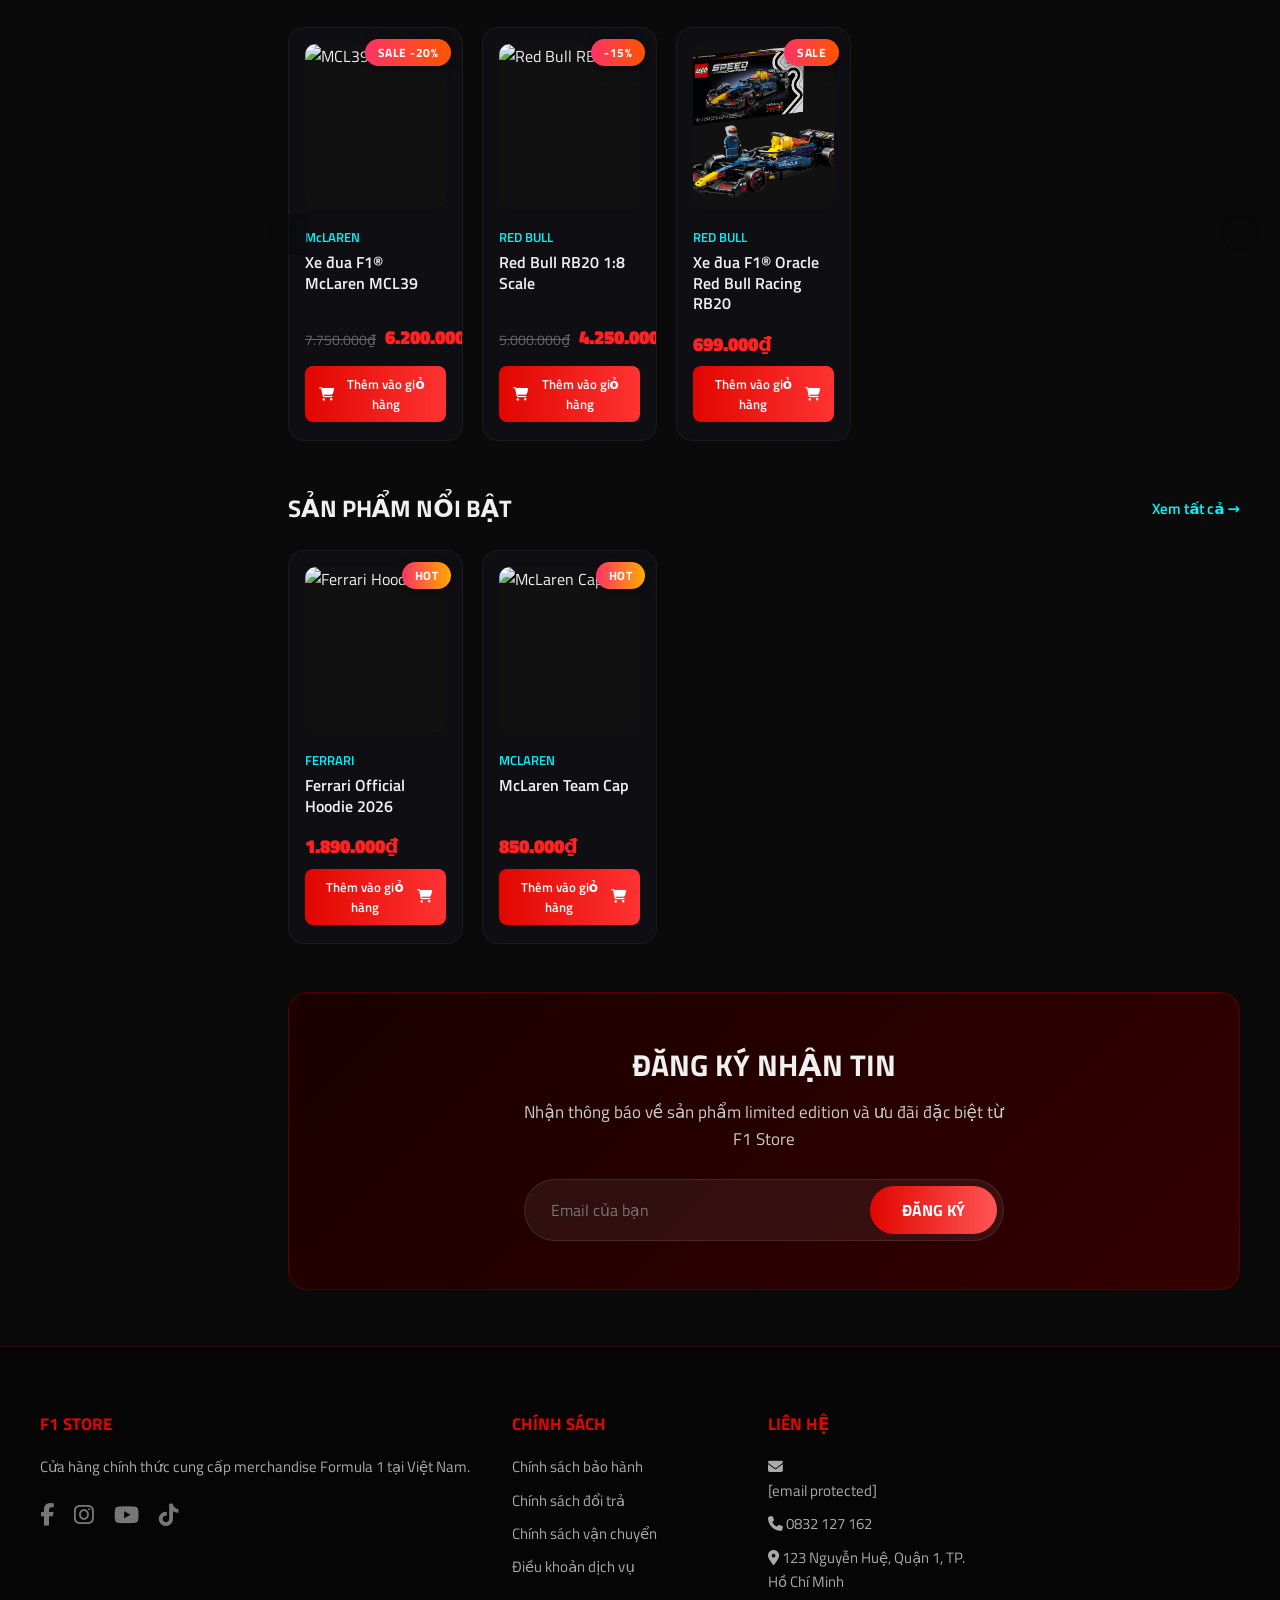
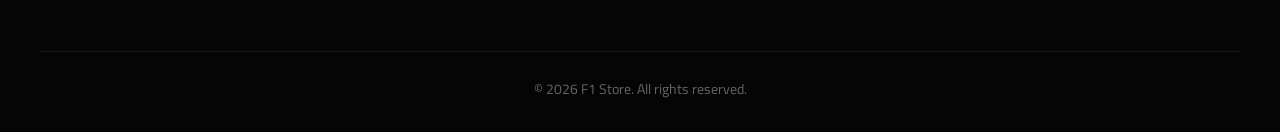
==== commit c0f6580b: "update code" ====
--- a/index.html
+++ b/index.html
@@ -12,7 +12,7 @@
         rel="stylesheet">
     <link rel="stylesheet" href="https://cdnjs.cloudflare.com/ajax/libs/font-awesome/6.5.0/css/all.min.css">
     <link rel="stylesheet" href="style.css">
-    <script src="script.js" defer></script>
+    g
 </head>
 
 <body>
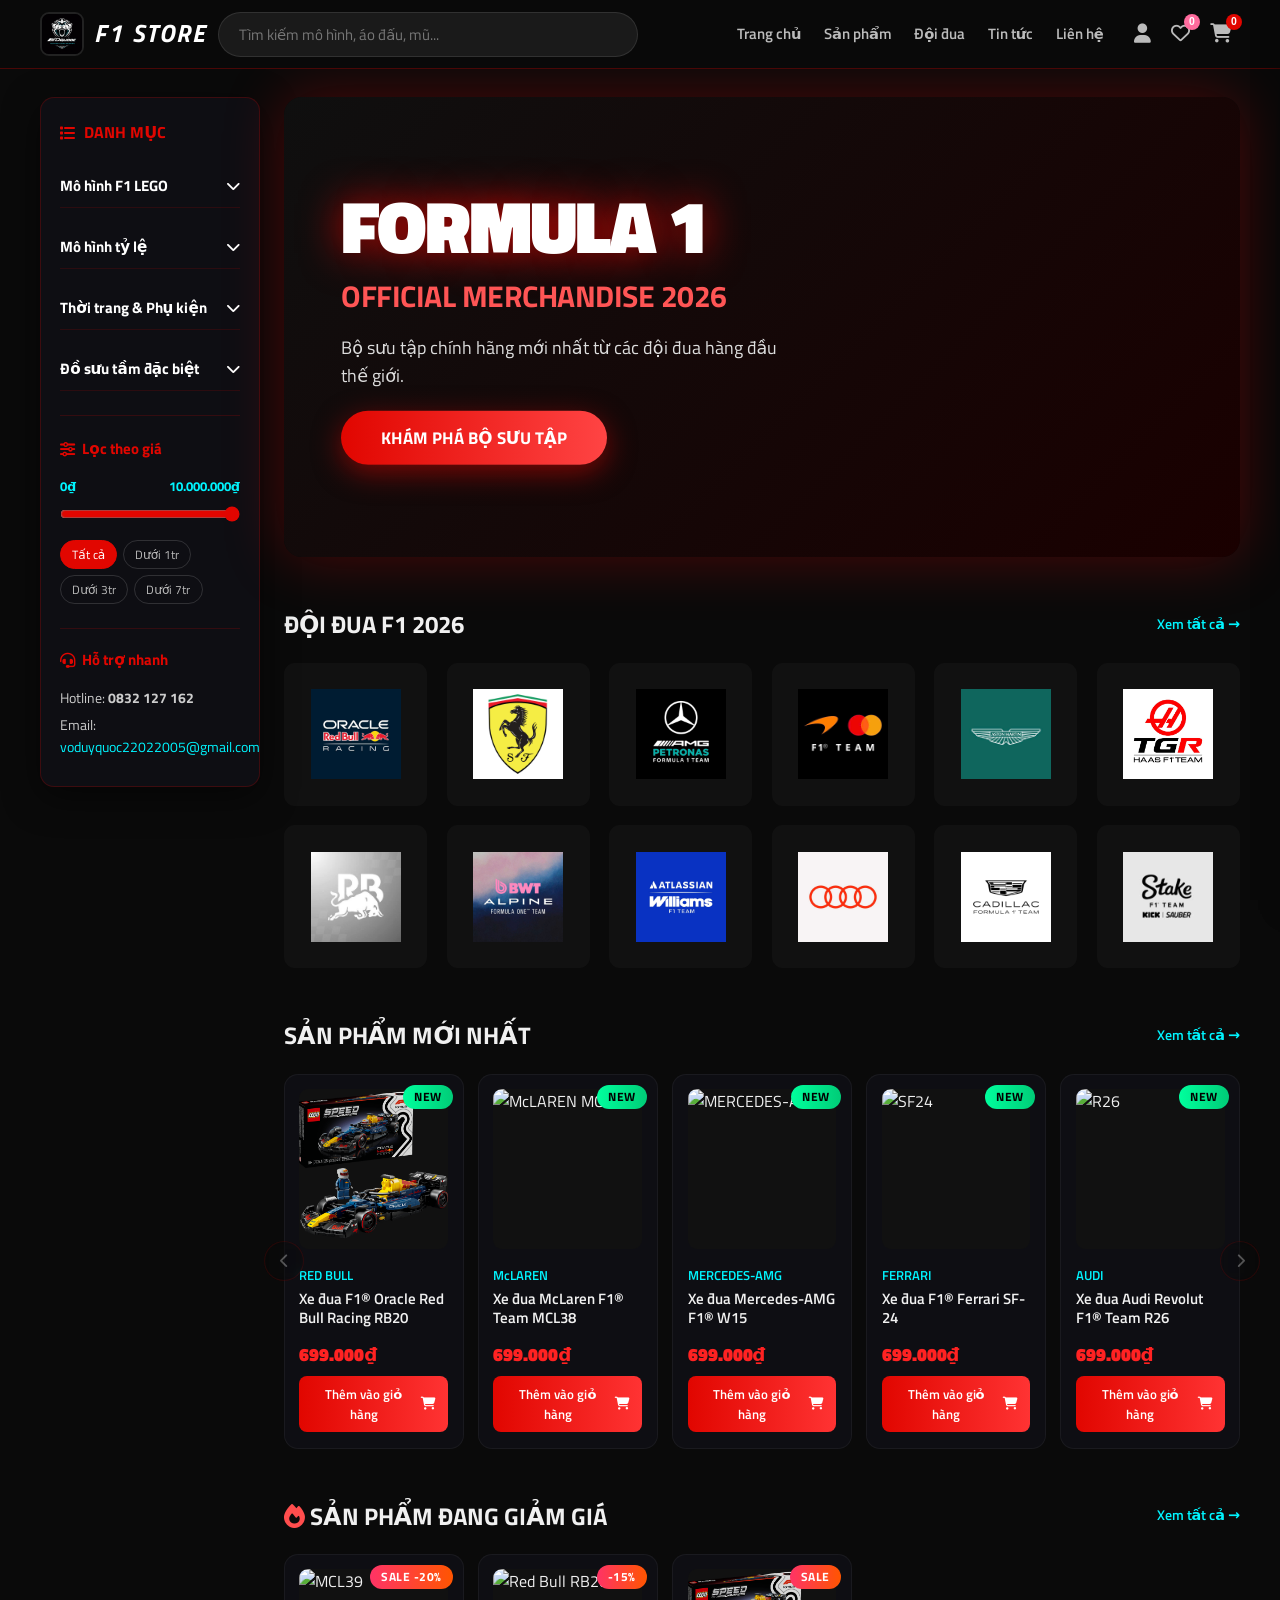
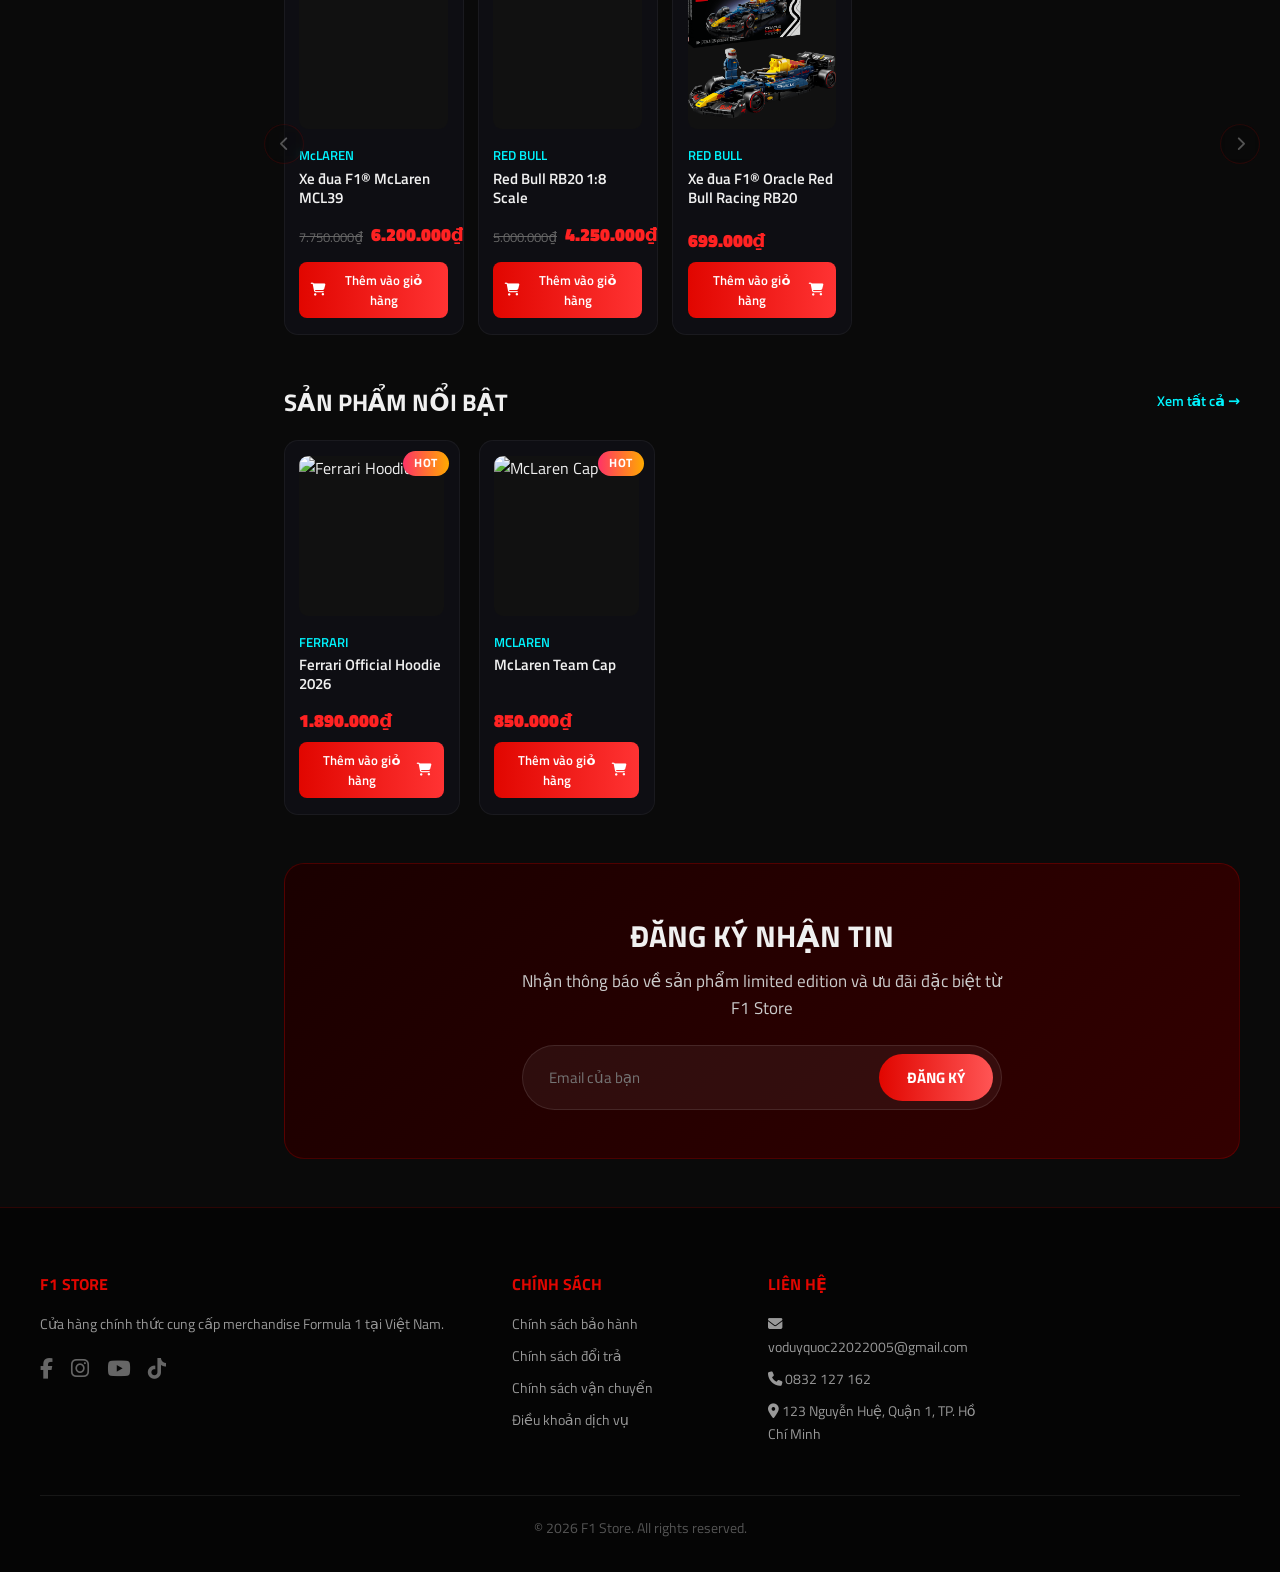
==== commit 58bb2bae: "update code" ====
--- a/index.html
+++ b/index.html
@@ -12,96 +12,10 @@
         rel="stylesheet">
     <link rel="stylesheet" href="https://cdnjs.cloudflare.com/ajax/libs/font-awesome/6.5.0/css/all.min.css">
     <link rel="stylesheet" href="style.css">
-    g
 </head>
 
 <body>
     <link rel="stylesheet" href="https://cdnjs.cloudflare.com/ajax/libs/font-awesome/6.5.0/css/all.min.css">
-    <div class="auth-modal" id="authModal">
-        <div class="auth-wrapper">
-            <span class="auth-close">&times;</span>
-
-
-            <div class="auth-container" id="authContainer">
-
-                <!-- SIGN UP -->
-                <div class="auth-form-container auth-sign-up-container">
-                    <form class="auth-form">
-                        <h1 class="auth-h1">Create Account</h1>
-
-                        <input class="auth-input" type="text" placeholder="Full Name" />
-                        <input class="auth-input" type="text" placeholder="Username" />
-                        <input class="auth-input" type="password" placeholder="Password" />
-
-                        <button class="auth-button" type="button">
-                            Sign Up
-                        </button>
-
-                        <div class="auth-social-text">or sign up with</div>
-
-                        <div class="auth-social-container">
-                            <a href="#" class="auth-social auth-social-fb"><i class="fab fa-facebook-f"></i></a>
-                            <a href="#" class="auth-social auth-social-gg"><i class="fab fa-google-plus-g"></i></a>
-                            <a href="#" class="auth-social auth-social-git"><i class="fab fa-github"></i></a>
-                            <a href="#" class="auth-social auth-social-in"><i class="fab fa-linkedin-in"></i></a>
-                        </div>
-                    </form>
-                </div>
-
-                <!-- SIGN IN -->
-                <div class="auth-form-container auth-sign-in-container">
-                    <form class="auth-form">
-                        <h1 class="auth-h1">Sign In</h1>
-
-                        <input class="auth-input" type="text" placeholder="Username" />
-                        <input class="auth-input" type="password" placeholder="Password" />
-
-                        <a href="#" class="auth-forgot">Forgot your password?</a>
-
-                        <!-- NÚT LOGIN CHUẨN -->
-                        <button class="auth-button" type="button" onclick="window.location.href='index.html'">
-                            Sign In
-                        </button>
-
-                        <div class="auth-social-text">or sign in with</div>
-
-                        <div class="auth-social-container">
-                            <a href="#" class="auth-social auth-social-fb"><i class="fab fa-facebook-f"></i></a>
-                            <a href="#" class="auth-social auth-social-gg"><i class="fab fa-google-plus-g"></i></a>
-                            <a href="#" class="auth-social auth-social-git"><i class="fab fa-github"></i></a>
-                            <a href="#" class="auth-social auth-social-in"><i class="fab fa-linkedin-in"></i></a>
-                        </div>
-                    </form>
-                </div>
-
-                <!-- OVERLAY -->
-                <div class="auth-overlay-container">
-                    <div class="auth-overlay">
-
-                        <div class="auth-overlay-panel auth-overlay-left">
-                            <h1 class="auth-h1">Hello, Friend!</h1>
-                            <p class="auth-p">Start your journey with us today</p>
-                            <button class="auth-button auth-ghost" id="authSignIn">
-                                Sign In
-                            </button>
-                        </div>
-
-                        <div class="auth-overlay-panel auth-overlay-right">
-                            <h1 class="auth-h1">Welcome Back!</h1>
-                            <p class="auth-p">Keep connected with us please login</p>
-                            <button class="auth-button auth-ghost" id="authSignUp">
-                                Sign Up
-                            </button>
-                        </div>
-
-                    </div>
-                </div>
-
-            </div>
-        </div>
-
-
-    </div>
 
     <div class="cart-sidebar" id="cartSidebar">
         <div class="cart-header">
@@ -123,6 +37,20 @@
     </div>
 
     <div class="cart-overlay" id="cartOverlay"></div>
+
+    <!-- WISHLIST PANEL -->
+    <div class="wishlist-panel" id="wishlistPanel">
+        <div class="wishlist-header">
+            <h3><i class="fas fa-heart"></i> SẢN PHẨM YÊU THÍCH</h3>
+            <span class="close-wishlist" id="closeWishlist">&times;</span>
+        </div>
+        <div class="wishlist-body" id="wishlistItems">
+            <div class="empty-wish-msg"><i class="far fa-heart"></i>
+                <p>Chưa có sản phẩm yêu thích</p>
+            </div>
+        </div>
+    </div>
+    <div class="wishlist-overlay" id="wishlistOverlay"></div>
 
     <!-- HEADER -->
     <header class="header">
@@ -140,9 +68,10 @@
                 <a href="#" class="nav-link">Liên hệ</a>
 
                 <div class="user-actions">
-                    <button class="icon-btn" aria-label="Tài khoản">
+                    <button class="icon-btn" onclick="window.location.href='login.html'">
                         <i class="fas fa-user"></i>
                     </button>
+
                     <button class="icon-btn" aria-label="Yêu thích" id="wishlistBtn">
                         <i class="far fa-heart"></i>
                         <span class="wishlist-count" id="wishlistCount">0</span>
@@ -239,7 +168,7 @@
                 <p>Email: <a
                         href="/cdn-cgi/l/email-protection#0c7a636879757d79636f3e3e3c3e3e3c3c394c6b616d6560226f6361"><span
                             class="__cf_email__"
-                            data-cfemail="691f060d1c10181c060a5b5b595b5b59595c290e04080005470a0604">[email&#160;protected]</span></a>
+                            data-cfemail="691f060d1c10181c060a5b5b595b5b59595c290e04080005470a0604">voduyquoc22022005@gmail.com</span></a>
                 </p>
             </div>
         </aside>
@@ -651,7 +580,7 @@
             <div class="footer-col contact-info">
                 <h4>LIÊN HỆ</h4>
                 <p><i class="fas fa-envelope"></i> <a href="/cdn-cgi/l/email-protection" class="__cf_email__"
-                        data-cfemail="f5839a91808c84809a96c7c7c5c7c7c5c5c0b59298949c99db969a98">[email&#160;protected]</a>
+                        data-cfemail="f5839a91808c84809a96c7c7c5c7c7c5c5c0b59298949c99db969a98">voduyquoc22022005@gmail.com</a>
                 </p>
                 <p><i class="fas fa-phone"></i> 0832 127 162</p>
                 <p><i class="fas fa-map-marker-alt"></i> 123 Nguyễn Huệ, Quận 1, TP. Hồ Chí Minh</p>
--- a/style.css
+++ b/style.css
@@ -1,783 +1,937 @@
 /* =============================================
-   F1 STORE - FIXED-WIDTH LAYOUT + MOBILE 2026
+   F1 STORE — RESPONSIVE 2026
+   Mobile-first, scales up to desktop
    ============================================= */
  
-* { margin: 0; padding: 0; box-sizing: border-box; }
+*, *::before, *::after { margin: 0; padding: 0; box-sizing: border-box; }
  
 :root {
-    --primary-red: #e10600;
-    --dark-bg: #0a0a0a;
-    --card-bg: rgba(15,15,20,0.98);
-    --text-light: #f0f0f0;
-    --text-gray: #bbbbbb;
-    --accent: #00f5ff;
-    --font-main: 'Titillium Web', system-ui, sans-serif;
-    --sidebar-w: 220px;
-    --site-max: 1560px;
-    --content-pad: 40px;
-    --glow-white: rgba(255,255,255,0.8);
-    --glow-red: rgba(225,6,0,0.9);
-}
- 
+    --red:          #e10600;
+    --red-dark:     #900;
+    --accent:       #00f5ff;
+    --dark:         #0a0a0a;
+    --card:         rgba(15,15,20,0.98);
+    --text:         #f0f0f0;
+    --muted:        #bbbbbb;
+    --font:         'Titillium Web', system-ui, sans-serif;
+    --header-h:     60px;
+    --sidebar-w:    220px;
+    --max-w:        1560px;
+    --pad:          16px;         /* mobile */
+    --radius:       14px;
+    --glow-red:     rgba(225,6,0,0.85);
+    --glow-white:   rgba(255,255,255,0.75);
+}
+ 
+@media (min-width: 768px)  { :root { --pad: 28px; --header-h: 68px; } }
+@media (min-width: 1200px) { :root { --pad: 40px; } }
+ 
+/* ── SCROLL ──────────────────────────────── */
+html { scroll-behavior: smooth; }
 body {
-    font-family: var(--font-main);
-    background: var(--dark-bg);
-    color: var(--text-light);
+    font-family: var(--font);
+    background: var(--dark);
+    color: var(--text);
     line-height: 1.6;
     overflow-x: hidden;
 }
  
 /* ====================== HEADER ====================== */
 .header {
-    background: rgba(10,10,10,0.98);
+    background: rgba(10,10,10,0.97);
     backdrop-filter: blur(20px);
+    -webkit-backdrop-filter: blur(20px);
     position: sticky; top: 0; z-index: 1000;
     border-bottom: 1px solid rgba(225,6,0,0.3);
 }
 .header-inner {
-    max-width: var(--site-max);
+    max-width: var(--max-w);
     margin: 0 auto;
-    padding: 0 var(--content-pad);
+    padding: 0 var(--pad);
     display: flex; align-items: center;
-    height: 68px; gap: 20px;
+    height: var(--header-h); gap: 12px;
 }
  
 /* LOGO */
 .logo {
-    display: flex; align-items: center; gap: 12px;
+    display: flex; align-items: center; gap: 10px;
     flex-shrink: 0; text-decoration: none; color: inherit;
-    outline: none; cursor: pointer;
-    transition: all 0.4s cubic-bezier(0.4,0,0.2,1);
+    transition: transform 0.35s ease;
 }
 .logo img {
-    height: 46px; width: 46px; object-fit: cover;
-    border-radius: 10px; border: 2px solid rgba(255,255,255,0.1);
-    transition: all 0.4s ease;
+    height: 38px; width: 38px; object-fit: cover;
+    border-radius: 9px; border: 2px solid rgba(255,255,255,0.1);
+    transition: all 0.35s ease;
 }
 .logo::after {
-    content: "F1 STORE"; color: #fff;
-    font-size: 1.55rem; font-weight: 900; font-style: italic;
+    content: "F1 STORE";
+    color: #fff;
+    font-size: 1.3rem; font-weight: 900; font-style: italic;
     letter-spacing: 2px; white-space: nowrap;
-    text-shadow: 0 0 5px rgba(255,255,255,0.2);
-    transition: all 0.4s ease;
-}
-.logo:hover { transform: scale(1.05); }
+    transition: all 0.35s ease;
+}
+.logo:hover { transform: scale(1.04); }
 .logo:hover img {
-    transform: rotate(-3deg);
     border-color: var(--glow-red);
-    box-shadow: 0 0 15px var(--glow-white), 0 0 30px var(--glow-white);
-    filter: brightness(1.3) contrast(1.2);
+    box-shadow: 0 0 14px var(--glow-white);
+    filter: brightness(1.2);
 }
 .logo:hover::after {
-    color: var(--glow-red);
-    text-shadow: 0 0 10px var(--glow-red), 0 0 20px var(--glow-red);
-    transform: translateX(6px);
-}
- 
-/* SEARCH */
+    color: var(--red);
+    text-shadow: 0 0 12px var(--glow-red);
+}
+ 
+@media (min-width: 768px) {
+    .logo img  { height: 44px; width: 44px; }
+    .logo::after { font-size: 1.55rem; }
+}
+ 
+/* SEARCH — hidden on mobile, shown ≥768 */
 .search {
-    flex: 1; max-width: 440px;
-    padding: 10px 20px;
-    background: rgba(255,255,255,0.08);
-    border: 1px solid rgba(255,255,255,0.1);
-    border-radius: 50px; color: white;
-    font-size: 0.95rem; font-family: var(--font-main);
-    transition: all 0.3s;
-}
-.search::placeholder { color: #888; }
-.search:focus { outline: none; background: rgba(255,255,255,0.12); border-color: var(--primary-red); }
- 
-/* NAV */
+    display: none;
+}
+@media (min-width: 768px) {
+    .search {
+        display: block;
+        flex: 1; max-width: 420px;
+        padding: 10px 20px;
+        background: rgba(255,255,255,0.07);
+        border: 1px solid rgba(255,255,255,0.1);
+        border-radius: 50px; color: white;
+        font-size: 0.93rem; font-family: var(--font);
+        transition: all 0.3s;
+    }
+    .search::placeholder { color: #777; }
+    .search:focus { outline: none; background: rgba(255,255,255,0.11); border-color: var(--red); }
+}
+ 
+/* NAV LINKS — hidden on mobile */
 .nav {
-    display: flex; align-items: center;
-    gap: 1.6rem; font-weight: 600; margin-left: auto; flex-shrink: 0;
+    display: none;
+}
+@media (min-width: 768px) {
+    .nav {
+        display: flex; align-items: center;
+        gap: 1.4rem; font-weight: 600;
+        margin-left: auto; flex-shrink: 0;
+    }
 }
 .nav-link {
-    color: var(--text-gray); text-decoration: none;
-    font-size: 0.93rem; position: relative; white-space: nowrap;
-    transition: color 0.3s;
+    color: var(--muted); text-decoration: none;
+    font-size: 0.92rem; position: relative; white-space: nowrap;
+    transition: color 0.25s;
 }
 .nav-link:hover { color: white; }
 .nav-link::after {
     content: ''; position: absolute;
     width: 0; height: 2px; bottom: -4px; left: 0;
-    background: linear-gradient(to right, var(--primary-red), var(--accent));
+    background: linear-gradient(to right, var(--red), var(--accent));
     transition: width 0.3s ease;
 }
 .nav-link:hover::after { width: 100%; }
  
-.user-actions { display: flex; gap: 0.6rem; }
+/* USER ACTIONS */
+.user-actions {
+    display: flex; gap: 4px;
+    margin-left: auto; /* mobile: push to right */
+}
+@media (min-width: 768px) { .user-actions { margin-left: 0; } }
+ 
 .icon-btn {
     background: transparent; border: none;
-    color: var(--text-gray); font-size: 1.25rem;
+    color: var(--muted); font-size: 1.2rem;
     cursor: pointer; padding: 8px; border-radius: 50%;
-    transition: all 0.3s; position: relative; line-height: 1;
+    transition: all 0.25s; position: relative; line-height: 1;
 }
 .icon-btn:hover { background: rgba(225,6,0,0.15); color: white; }
-.cart-count {
+ 
+.cart-count, .wishlist-count {
     position: absolute; top: -2px; right: -2px;
-    background: var(--primary-red); color: white;
-    font-size: 0.68rem; font-weight: 700;
-    min-width: 17px; height: 17px; border-radius: 50%;
+    font-size: 0.65rem; font-weight: 700;
+    min-width: 16px; height: 16px; border-radius: 50%;
     display: flex; align-items: center; justify-content: center;
-}
-/* Wishlist badge */
-.wishlist-count {
-    position: absolute; top: -2px; right: -2px;
-    background: #ff6b9d; color: white;
-    font-size: 0.68rem; font-weight: 700;
-    min-width: 17px; height: 17px; border-radius: 50%;
-    display: flex; align-items: center; justify-content: center;
-}
- 
+    pointer-events: none;
+}
+.cart-count     { background: var(--red); color: white; }
+.wishlist-count { background: #ff6b9d;    color: white; }
+ 
+/* HAMBURGER — only mobile */
 .mobile-menu-btn {
-    display: none; background: transparent; border: none;
-    color: white; font-size: 1.4rem; cursor: pointer;
-    padding: 8px; margin-left: auto;
-}
+    display: flex; align-items: center;
+    background: transparent; border: none;
+    color: white; font-size: 1.35rem; cursor: pointer;
+    padding: 8px; flex-shrink: 0;
+}
+@media (min-width: 768px) { .mobile-menu-btn { display: none; } }
+ 
+/* ====================== MOBILE NAV DRAWER ====================== */
+.mobile-nav {
+    display: none;
+    position: fixed;
+    top: var(--header-h); left: 0;
+    width: 100%; height: calc(100vh - var(--header-h));
+    background: rgba(5,5,5,0.98); backdrop-filter: blur(20px);
+    z-index: 999; overflow-y: auto;
+    padding: 1.2rem var(--pad) 3rem;
+    flex-direction: column;
+    border-top: 1px solid rgba(225,6,0,0.3);
+    transform: translateX(-100%);
+    transition: transform 0.3s ease;
+}
+.mobile-nav.open {
+    display: flex;
+    transform: translateX(0);
+}
+.mobile-nav .nav-link {
+    padding: 13px 0; font-size: 1.05rem;
+    border-bottom: 1px solid rgba(255,255,255,0.07);
+    display: block;
+}
+.mobile-search {
+    width: 100%; padding: 10px 18px;
+    background: rgba(255,255,255,0.07);
+    border: 1px solid rgba(255,255,255,0.1);
+    border-radius: 50px; color: white;
+    font-size: 0.93rem; font-family: var(--font);
+    margin-bottom: 1rem;
+}
+.mobile-search:focus { outline: none; border-color: var(--red); }
  
 /* ====================== PAGE LAYOUT ====================== */
-/* Sidebar cố định bên trái, main content chiếm phần còn lại */
 .page-layout {
-    max-width: var(--site-max);
+    max-width: var(--max-w);
     margin: 0 auto;
-    padding: 0 var(--content-pad);
+    padding: 20px var(--pad) 0;
     display: grid;
-    grid-template-columns: var(--sidebar-w) 1fr;
-    gap: 28px;
+    grid-template-columns: 1fr;   /* mobile: 1 col */
+    gap: 24px;
     align-items: start;
-    padding-top: 28px;
+}
+@media (min-width: 1024px) {
+    .page-layout {
+        grid-template-columns: var(--sidebar-w) 1fr;
+        padding-top: 28px;
+    }
 }
  
 /* ====================== SIDEBAR ====================== */
 .sidebar {
-    width: var(--sidebar-w);
-    background: var(--card-bg);
-    border-radius: 16px;
+    display: none; /* hidden on mobile by default */
+    background: var(--card);
+    border-radius: var(--radius);
     padding: 1.4rem 1.2rem;
-    height: fit-content;
-    border: 1px solid rgba(225,6,0,0.25);
-    box-shadow: 0 10px 35px rgba(0,0,0,0.55);
-    position: sticky;
-    top: 84px;
-    align-self: start;
-}
+    border: 1px solid rgba(225,6,0,0.22);
+    box-shadow: 0 10px 35px rgba(0,0,0,0.5);
+}
+@media (min-width: 1024px) {
+    .sidebar {
+        display: block;
+        position: sticky; top: calc(var(--header-h) + 16px);
+        align-self: start;
+        width: var(--sidebar-w);
+    }
+}
+/* mobile sidebar toggle */
+.sidebar.mobile-open { display: block; }
+ 
+#sidebarToggle {
+    display: flex;
+    align-items: center; gap: 8px;
+    background: rgba(225,6,0,0.12);
+    border: 1px solid rgba(225,6,0,0.35);
+    color: var(--red); font-family: var(--font);
+    font-size: 0.88rem; font-weight: 700;
+    padding: 9px 16px; border-radius: 8px;
+    cursor: pointer; margin-bottom: 12px;
+    transition: all 0.25s;
+}
+#sidebarToggle:hover { background: rgba(225,6,0,0.22); }
+@media (min-width: 1024px) { #sidebarToggle { display: none !important; } }
+ 
 .sidebar-title {
-    font-size: 1.05rem; font-weight: 700;
-    margin-bottom: 1.3rem; color: var(--primary-red);
-    display: flex; align-items: center; gap: 9px;
-    letter-spacing: 0.5px;
-}
-.menu-group { margin-bottom: 1.2rem; }
+    font-size: 1rem; font-weight: 700;
+    margin-bottom: 1.2rem; color: var(--red);
+    display: flex; align-items: center; gap: 8px;
+}
+.menu-group { margin-bottom: 1.1rem; }
 .menu-main {
-    font-weight: 700; font-size: 0.97rem;
+    font-weight: 700; font-size: 0.95rem;
     padding: 9px 0; color: white; cursor: pointer;
     display: flex; justify-content: space-between; align-items: center;
-    border-bottom: 1px solid rgba(225,6,0,0.15);
-    transition: color 0.3s ease;
+    border-bottom: 1px solid rgba(225,6,0,0.14);
+    transition: color 0.25s;
 }
 .menu-main:hover { color: var(--accent); }
-.menu-main i { transition: transform 0.4s ease; font-size: 0.95rem; }
+.menu-main i { transition: transform 0.3s; font-size: 0.9rem; }
 .menu-group.active .menu-main i { transform: rotate(180deg); }
-.submenu { list-style: none; margin-top: 5px; display: none; padding-left: 4px; }
-.menu-group.active .submenu { display: block; animation: fadeIn 0.3s ease forwards; }
+.submenu { list-style: none; margin-top: 4px; display: none; padding-left: 4px; }
+.menu-group.active .submenu { display: block; animation: fadeIn 0.25s ease; }
 .submenu li a {
     display: block; padding: 7px 11px;
-    color: var(--text-gray); text-decoration: none;
-    border-radius: 7px; font-size: 0.9rem;
-    transition: all 0.3s ease; margin-bottom: 2px;
-}
-.submenu li a:hover {
-    background: rgba(225,6,0,0.18); color: white; padding-left: 18px;
-}
+    color: var(--muted); text-decoration: none;
+    border-radius: 7px; font-size: 0.88rem;
+    transition: all 0.25s; margin-bottom: 2px;
+}
+.submenu li a:hover { background: rgba(225,6,0,0.16); color: white; padding-left: 16px; }
 @keyframes fadeIn {
-    from { opacity: 0; transform: translateY(-8px); }
+    from { opacity: 0; transform: translateY(-6px); }
     to   { opacity: 1; transform: translateY(0); }
 }
- 
-/* Sidebar filter giá */
 .sidebar-filter {
-    margin-top: 1.6rem; padding-top: 1.4rem;
-    border-top: 1px solid rgba(225,6,0,0.2);
-}
-.sidebar-filter h4 {
-    font-size: 0.98rem; color: var(--primary-red);
-    margin-bottom: 1rem; display: flex; align-items: center; gap: 8px;
+    margin-top: 1.5rem; padding-top: 1.3rem;
+    border-top: 1px solid rgba(225,6,0,0.18);
+}
+.sidebar-filter h4, .sidebar-contact h4 {
+    font-size: 0.95rem; color: var(--red);
+    margin-bottom: 0.9rem; display: flex; align-items: center; gap: 7px;
 }
 .price-range-display {
     display: flex; justify-content: space-between;
-    font-size: 0.82rem; color: var(--text-gray);
-    margin-bottom: 8px;
+    font-size: 0.8rem; color: var(--muted); margin-bottom: 8px;
 }
 .price-range-display span { color: var(--accent); font-weight: 700; }
-input[type="range"] {
-    width: 100%; accent-color: var(--primary-red);
-    cursor: pointer; margin-bottom: 10px;
-}
+input[type="range"] { width: 100%; accent-color: var(--red); cursor: pointer; margin-bottom: 10px; }
 .filter-tags { display: flex; flex-wrap: wrap; gap: 6px; margin-top: 8px; }
 .filter-tag {
-    padding: 4px 12px; border-radius: 20px;
-    border: 1px solid rgba(255,255,255,0.15);
-    font-size: 0.78rem; color: var(--text-gray);
+    padding: 4px 11px; border-radius: 20px;
+    border: 1px solid rgba(255,255,255,0.14);
+    font-size: 0.76rem; color: var(--muted);
     cursor: pointer; transition: all 0.2s;
-    font-family: var(--font-main);
-    background: transparent;
-}
-.filter-tag:hover, .filter-tag.active {
-    background: var(--primary-red); border-color: var(--primary-red); color: white;
-}
- 
+    font-family: var(--font); background: transparent;
+}
+.filter-tag:hover, .filter-tag.active { background: var(--red); border-color: var(--red); color: white; }
 .sidebar-contact {
-    margin-top: 1.6rem; padding-top: 1.3rem;
-    border-top: 1px solid rgba(225,6,0,0.2);
-}
-.sidebar-contact h4 {
-    font-size: 0.95rem; color: var(--primary-red);
-    margin-bottom: 0.7rem; display: flex; align-items: center; gap: 8px;
-}
-.sidebar-contact p { font-size: 0.88rem; color: #ccc; margin-bottom: 5px; }
+    margin-top: 1.5rem; padding-top: 1.2rem;
+    border-top: 1px solid rgba(225,6,0,0.18);
+}
+.sidebar-contact p { font-size: 0.86rem; color: #ccc; margin-bottom: 5px; }
 .sidebar-contact a { color: var(--accent); text-decoration: none; }
 .sidebar-contact a:hover { text-decoration: underline; }
  
-/* ====================== MAIN CONTENT ====================== */
-.main {
-    min-width: 0; display: flex; flex-direction: column; gap: 3rem;
-}
+/* ====================== MAIN ====================== */
+.main { min-width: 0; display: flex; flex-direction: column; gap: 2.5rem; }
+@media (min-width: 768px) { .main { gap: 3rem; } }
  
 /* ====================== HERO BANNER ====================== */
 .hero-banner {
-    position: relative; height: 460px;
-    border-radius: 18px; overflow: hidden;
-    box-shadow: 0 0 80px rgba(225,6,0,0.35);
-    background: linear-gradient(135deg, #0f0f0f 0%, #1a0000 100%);
-}
-.banner-video { width: 100%; height: 100%; position: absolute; top: 0; left: 0; overflow: hidden; }
+    position: relative;
+    height: 220px;
+    border-radius: 14px; overflow: hidden;
+    box-shadow: 0 0 60px rgba(225,6,0,0.3);
+    background: linear-gradient(135deg, #0f0f0f, #1a0000);
+}
+@media (min-width: 480px) { .hero-banner { height: 280px; } }
+@media (min-width: 768px) { .hero-banner { height: 380px; border-radius: 18px; } }
+@media (min-width: 1200px){ .hero-banner { height: 460px; } }
+ 
+.banner-video { width: 100%; height: 100%; position: absolute; inset: 0; overflow: hidden; }
 .banner-video video { width: 100%; height: 100%; object-fit: cover; }
 .banner-content {
-    position: absolute; top: 50%; left: 7%;
-    transform: translateY(-50%); z-index: 3; max-width: 560px;
+    position: absolute; top: 50%; left: 6%;
+    transform: translateY(-50%); z-index: 3;
+    max-width: 90%;
 }
 .banner-content h1 {
-    font-size: 4.6rem; font-weight: 900;
-    letter-spacing: -4px; line-height: 1; color: #fff;
+    font-size: clamp(1.8rem, 6vw, 4.6rem);
+    font-weight: 900; letter-spacing: -2px; line-height: 1; color: #fff;
     text-shadow: 0 0 40px rgba(225,6,0,0.9);
 }
-.banner-content h2 { font-size: 1.9rem; font-weight: 700; color: #ff5555; margin: 10px 0 18px; letter-spacing: -1px; }
-.banner-content p { font-size: 1.1rem; color: #ddd; margin-bottom: 26px; max-width: 440px; }
+.banner-content h2 {
+    font-size: clamp(0.9rem, 2.5vw, 1.9rem);
+    font-weight: 700; color: #ff5555;
+    margin: 8px 0 14px; letter-spacing: -0.5px;
+}
+.banner-content p {
+    font-size: clamp(0.8rem, 1.5vw, 1.1rem);
+    color: #ddd; margin-bottom: 20px; max-width: 440px;
+    display: none;
+}
+@media (min-width: 600px) { .banner-content p { display: block; } }
 .btn-explore {
-    padding: 15px 42px;
-    background: linear-gradient(90deg, #e10600, #ff4444);
+    padding: 11px 28px;
+    background: linear-gradient(90deg, var(--red), #ff4444);
     color: white; border: none; border-radius: 50px;
-    font-size: 1.05rem; font-weight: 700; cursor: pointer;
-    box-shadow: 0 10px 35px rgba(225,6,0,0.5);
-    transition: all 0.4s ease; font-family: var(--font-main);
-}
-.btn-explore:hover { transform: scale(1.07) translateY(-3px); box-shadow: 0 15px 45px rgba(225,6,0,0.7); }
+    font-size: clamp(0.82rem, 1.5vw, 1.05rem);
+    font-weight: 700; cursor: pointer;
+    box-shadow: 0 8px 28px rgba(225,6,0,0.5);
+    transition: all 0.35s ease; font-family: var(--font);
+}
+.btn-explore:hover { transform: scale(1.06) translateY(-3px); box-shadow: 0 14px 40px rgba(225,6,0,0.7); }
+@media (min-width: 768px) { .btn-explore { padding: 14px 40px; } }
  
 /* ====================== SECTION HEADER ====================== */
-.section-header { display: flex; justify-content: space-between; align-items: center; margin-bottom: 1.4rem; }
-.section-header h3 { font-size: 1.5rem; font-weight: 700; }
-.view-all { color: var(--accent); text-decoration: none; font-weight: 600; font-size: 0.93rem; }
+.section-header { display: flex; justify-content: space-between; align-items: center; margin-bottom: 1.2rem; }
+.section-header h3 { font-size: clamp(1.1rem, 2.5vw, 1.5rem); font-weight: 700; }
+.view-all { color: var(--accent); text-decoration: none; font-weight: 600; font-size: 0.9rem; white-space: nowrap; }
 .view-all:hover { color: white; }
  
 /* ====================== TEAM GRID ====================== */
-.team-grid { display: grid; grid-template-columns: repeat(6, 1fr); gap: 1.2rem; width: 100%; }
+.team-grid {
+    display: grid;
+    grid-template-columns: repeat(4, 1fr);
+    gap: 0.7rem;
+}
+@media (min-width: 480px) { .team-grid { grid-template-columns: repeat(5, 1fr); } }
+@media (min-width: 640px) { .team-grid { grid-template-columns: repeat(6, 1fr); gap: 1rem; } }
+@media (min-width: 1024px){ .team-grid { grid-template-columns: repeat(6, 1fr); gap: 1.2rem; } }
+ 
 .team-item {
     aspect-ratio: 1/1; background: #111;
-    border-radius: 12px; overflow: hidden;
+    border-radius: 11px; overflow: hidden;
     border: 2px solid transparent;
-    transition: all 0.4s ease;
+    transition: all 0.35s ease;
     display: flex; align-items: center; justify-content: center; padding: 7px;
 }
-.team-item:hover { transform: scale(1.1); border-color: var(--primary-red); }
-.team-item img { width: 72%; height: 72%; object-fit: contain; filter: brightness(1.05); }
+.team-item:hover { transform: scale(1.08); border-color: var(--red); }
+.team-item img { width: 72%; height: 72%; object-fit: contain; }
 .team-item:hover img { filter: brightness(1.2); }
  
 /* ====================== PRODUCT CARD ====================== */
 .product-card {
-    background: var(--card-bg); border-radius: 16px;
-    overflow: hidden; transition: all 0.4s ease;
-    position: relative; padding: 1rem 1rem 1.1rem;
+    background: var(--card); border-radius: var(--radius);
+    overflow: hidden; transition: all 0.35s ease;
+    position: relative; padding: 0.9rem 0.9rem 1rem;
     display: flex; flex-direction: column;
     border: 1px solid rgba(255,255,255,0.05);
 }
 .product-card:hover {
-    transform: translateY(-10px);
-    box-shadow: 0 24px 52px rgba(0,0,0,0.6);
+    transform: translateY(-8px);
+    box-shadow: 0 20px 48px rgba(0,0,0,0.6);
     border-color: rgba(225,6,0,0.3);
 }
 .img-container {
-    height: 165px; background: #111;
-    overflow: hidden; border-radius: 11px;
+    height: 140px; background: #111;
+    overflow: hidden; border-radius: 9px;
     margin-bottom: 10px; flex-shrink: 0; position: relative;
 }
-.img-container img { width: 100%; height: 100%; object-fit: cover; transition: transform 0.7s ease; }
-.product-card:hover .img-container img { transform: scale(1.1); }
- 
-/* Quick view & wishlist overlay */
+@media (min-width: 768px) { .img-container { height: 160px; } }
+ 
+.img-container img { width: 100%; height: 100%; object-fit: cover; transition: transform 0.6s ease; }
+.product-card:hover .img-container img { transform: scale(1.08); }
+ 
+/* Card overlay actions */
 .card-actions {
     position: absolute; bottom: 0; left: 0; right: 0;
     background: linear-gradient(transparent, rgba(0,0,0,0.85));
-    padding: 14px 10px 10px;
-    display: flex; gap: 6px;
-    opacity: 0; transition: opacity 0.3s;
-    border-radius: 0 0 11px 11px;
+    padding: 12px 8px 8px;
+    display: flex; gap: 5px;
+    opacity: 0; transition: opacity 0.28s;
+    border-radius: 0 0 9px 9px;
 }
 .product-card:hover .card-actions { opacity: 1; }
+/* On touch: always show card-actions */
+@media (hover: none) { .card-actions { opacity: 1; background: linear-gradient(transparent, rgba(0,0,0,0.7)); } }
+ 
 .btn-quick-view {
-    flex: 1; padding: 7px 0;
-    background: rgba(255,255,255,0.12);
-    backdrop-filter: blur(6px);
-    border: 1px solid rgba(255,255,255,0.2);
-    color: white; border-radius: 7px;
-    font-size: 0.78rem; font-weight: 600;
-    cursor: pointer; font-family: var(--font-main);
-    transition: all 0.2s;
-}
-.btn-quick-view:hover { background: rgba(255,255,255,0.22); }
+    flex: 1; padding: 6px 0;
+    background: rgba(255,255,255,0.11); backdrop-filter: blur(5px);
+    border: 1px solid rgba(255,255,255,0.18);
+    color: white; border-radius: 6px;
+    font-size: 0.75rem; font-weight: 600;
+    cursor: pointer; font-family: var(--font); transition: all 0.2s;
+}
+.btn-quick-view:hover { background: rgba(255,255,255,0.2); }
 .btn-wishlist {
-    width: 34px; height: 34px;
-    background: rgba(255,255,255,0.12);
-    backdrop-filter: blur(6px);
-    border: 1px solid rgba(255,255,255,0.2);
-    color: white; border-radius: 7px;
-    cursor: pointer; font-family: var(--font-main);
-    transition: all 0.2s; display: flex;
-    align-items: center; justify-content: center;
-    font-size: 0.9rem; flex-shrink: 0;
+    width: 32px; height: 32px; flex-shrink: 0;
+    background: rgba(255,255,255,0.11); backdrop-filter: blur(5px);
+    border: 1px solid rgba(255,255,255,0.18);
+    color: white; border-radius: 6px;
+    cursor: pointer; display: flex; align-items: center; justify-content: center;
+    font-size: 0.88rem; transition: all 0.2s;
 }
 .btn-wishlist:hover, .btn-wishlist.active { background: #ff6b9d; border-color: #ff6b9d; }
-.btn-wishlist.active { color: white; }
  
 /* BADGE */
 .badge {
-    position: absolute; top: 11px; right: 11px;
-    padding: 4px 13px; font-size: 0.75rem; font-weight: 700;
-    border-radius: 30px; z-index: 10;
-    box-shadow: 0 4px 12px rgba(0,0,0,0.4);
-    text-transform: uppercase; letter-spacing: 0.5px;
+    position: absolute; top: 10px; right: 10px;
+    padding: 3px 11px; font-size: 0.72rem; font-weight: 700;
+    border-radius: 30px; z-index: 10; text-transform: uppercase; letter-spacing: 0.5px;
 }
 .badge.new  { background: linear-gradient(90deg, #00ff9d, #00cc77); color: #000; }
 .badge.sale { background: linear-gradient(90deg, #ff3366, #ff5500); color: white; }
 .badge.hot  { background: linear-gradient(90deg, #ff3366, #ffaa00); color: white; }
  
-/* CARD CONTENT */
-.brand { font-size: 0.83rem; color: var(--accent); margin: 8px 0 4px; font-weight: 600; }
-.product-card h4 { font-size: 0.97rem; font-weight: 600; line-height: 1.32; margin-bottom: 8px; flex-grow: 1; }
-.price { font-size: 1.2rem; font-weight: 800; color: #ff2222; display: block; margin-bottom: 7px; }
-.price-row { margin-top: auto; padding-top: 7px; }
-.price-row-sale { margin-top: auto; padding-top: 7px; display: flex; flex-direction: column; gap: 7px; }
-.price-group { display: flex; align-items: center; gap: 9px; }
-.old-price { font-size: 0.88rem; color: #666; text-decoration: line-through; }
+/* CARD TEXT */
+.brand { font-size: 0.8rem; color: var(--accent); margin: 6px 0 3px; font-weight: 600; }
+.product-card h4 { font-size: 0.92rem; font-weight: 600; line-height: 1.3; margin-bottom: 7px; flex-grow: 1; }
+.price { font-size: 1.15rem; font-weight: 800; color: #ff2222; display: block; margin-bottom: 6px; }
+.price-row { margin-top: auto; padding-top: 6px; }
+.price-row-sale { margin-top: auto; padding-top: 6px; display: flex; flex-direction: column; gap: 6px; }
+.price-group { display: flex; align-items: center; gap: 8px; }
+.old-price { font-size: 0.84rem; color: #666; text-decoration: line-through; }
 .btn-add-cart {
-    background: linear-gradient(90deg, #e10600, #ff3333);
-    color: white; border: none; padding: 8px 14px;
+    background: linear-gradient(90deg, var(--red), #ff3333);
+    color: white; border: none; padding: 8px 12px;
     border-radius: 8px; cursor: pointer;
-    font-size: 0.84rem; font-weight: 600; width: 100%;
+    font-size: 0.82rem; font-weight: 600; width: 100%;
     display: flex; align-items: center; justify-content: center;
-    gap: 6px; transition: all 0.3s ease; font-family: var(--font-main);
+    gap: 5px; transition: all 0.25s; font-family: var(--font);
 }
 .btn-add-cart:hover { background: linear-gradient(90deg, #ff3333, #ff5555); transform: translateY(-2px); }
  
-/* ====================== PRODUCT GRID & SLIDER — 5 CỘT ====================== */
+/* ====================== PRODUCT GRIDS ====================== */
+/* Static grid */
 .product-grid-static {
     display: grid;
-    grid-template-columns: repeat(5, 1fr);
-    gap: 1.2rem; width: 100%;
-}
+    grid-template-columns: repeat(2, 1fr);
+    gap: 0.9rem;
+}
+@media (min-width: 640px)  { .product-grid-static { grid-template-columns: repeat(3, 1fr); } }
+@media (min-width: 900px)  { .product-grid-static { grid-template-columns: repeat(4, 1fr); } }
+@media (min-width: 1200px) { .product-grid-static { grid-template-columns: repeat(5, 1fr); gap: 1.2rem; } }
+ 
+/* Slider */
 .slider-section { position: relative; width: 100%; }
 .slider-viewport { overflow: hidden; width: 100%; border-radius: 8px; }
 .slider-track {
-    display: flex; gap: 1.2rem;
+    display: flex; gap: 0.9rem;
     transition: transform 0.45s cubic-bezier(0.25,0.46,0.45,0.94);
     will-change: transform;
 }
-/* 5 thẻ visible */
+/* Mobile: 2 cards */
 .slider-track .product-card {
-    flex: 0 0 calc(20% - 0.96rem);
-    min-width: calc(20% - 0.96rem);
-}
+    flex: 0 0 calc(50% - 0.45rem);
+    min-width: calc(50% - 0.45rem);
+}
+@media (min-width: 640px) {
+    .slider-track .product-card {
+        flex: 0 0 calc(33.33% - 0.6rem);
+        min-width: calc(33.33% - 0.6rem);
+    }
+}
+@media (min-width: 900px) {
+    .slider-track .product-card {
+        flex: 0 0 calc(25% - 0.68rem);
+        min-width: calc(25% - 0.68rem);
+    }
+}
+@media (min-width: 1200px) {
+    .slider-track .product-card {
+        flex: 0 0 calc(20% - 0.72rem);
+        min-width: calc(20% - 0.72rem);
+    }
+}
+ 
 .slider-btn {
     position: absolute; top: 50%; transform: translateY(-50%);
-    z-index: 10; width: 40px; height: 40px;
+    z-index: 10; width: 36px; height: 36px;
     background: rgba(10,10,10,0.88);
-    border: 1px solid rgba(225,6,0,0.5);
-    color: white; border-radius: 50%; font-size: 0.95rem;
+    border: 1px solid rgba(225,6,0,0.45);
+    color: white; border-radius: 50%; font-size: 0.9rem;
     cursor: pointer; display: flex; align-items: center; justify-content: center;
-    transition: all 0.3s; backdrop-filter: blur(6px);
-}
-.slider-btn:hover { background: var(--primary-red); border-color: var(--primary-red); transform: translateY(-50%) scale(1.1); }
-.slider-btn.btn-prev { left: -20px; }
-.slider-btn.btn-next { right: -20px; }
+    transition: all 0.25s; backdrop-filter: blur(5px);
+}
+@media (min-width: 768px) { .slider-btn { width: 40px; height: 40px; } }
+.slider-btn.btn-prev { left: -14px; }
+.slider-btn.btn-next { right: -14px; }
+@media (min-width: 768px) { .slider-btn.btn-prev { left: -20px; } .slider-btn.btn-next { right: -20px; } }
+.slider-btn:hover { background: var(--red); border-color: var(--red); }
 .slider-btn:disabled { opacity: 0.3; cursor: not-allowed; pointer-events: none; }
  
 /* ====================== NEWSLETTER ====================== */
 .newsletter {
     background: linear-gradient(135deg, #1a0000, #330000);
-    border-radius: 20px; padding: 3rem 2.5rem;
-    text-align: center; border: 1px solid rgba(225,6,0,0.25);
-}
-.newsletter h3 { font-size: 1.9rem; font-weight: 700; margin-bottom: 10px; }
-.newsletter p { font-size: 1.05rem; color: #ccc; max-width: 480px; margin: 0 auto 1.6rem; }
+    border-radius: 16px; padding: 2rem 1.2rem;
+    text-align: center; border: 1px solid rgba(225,6,0,0.22);
+}
+@media (min-width: 768px) { .newsletter { padding: 3rem 2.5rem; border-radius: 20px; } }
+.newsletter h3 { font-size: clamp(1.3rem, 3vw, 1.9rem); font-weight: 700; margin-bottom: 8px; }
+.newsletter p { font-size: clamp(0.88rem, 1.5vw, 1.05rem); color: #ccc; max-width: 480px; margin: 0 auto 1.4rem; }
 .newsletter-form {
-    max-width: 480px; margin: 0 auto; display: flex; gap: 10px;
-    background: rgba(255,255,255,0.06); padding: 6px;
-    border-radius: 50px; border: 1px solid rgba(255,255,255,0.1);
+    max-width: 480px; margin: 0 auto; display: flex;
+    flex-direction: column; gap: 8px;
+    background: rgba(255,255,255,0.05); padding: 8px;
+    border-radius: 14px; border: 1px solid rgba(255,255,255,0.1);
+}
+@media (min-width: 480px) {
+    .newsletter-form { flex-direction: row; border-radius: 50px; }
 }
 .newsletter-form input {
-    flex: 1; padding: 12px 20px;
+    flex: 1; padding: 12px 18px;
     background: transparent; border: none; color: white;
-    font-size: 0.98rem; font-family: var(--font-main);
+    font-size: 0.95rem; font-family: var(--font); min-width: 0;
 }
 .newsletter-form input:focus { outline: none; }
 .newsletter-form button {
-    padding: 12px 32px; background: linear-gradient(90deg, #e10600, #ff5555);
+    padding: 12px 28px;
+    background: linear-gradient(90deg, var(--red), #ff5555);
     color: white; border: none; border-radius: 50px;
-    font-weight: 700; font-size: 0.98rem; cursor: pointer;
-    font-family: var(--font-main); transition: all 0.4s; white-space: nowrap;
-}
-.newsletter-form button:hover { transform: scale(1.05); box-shadow: 0 10px 28px rgba(225,6,0,0.6); }
+    font-weight: 700; font-size: 0.95rem; cursor: pointer;
+    font-family: var(--font); transition: all 0.35s; white-space: nowrap;
+}
+.newsletter-form button:hover { transform: scale(1.04); box-shadow: 0 8px 24px rgba(225,6,0,0.55); }
  
 /* ====================== FOOTER ====================== */
 .footer {
-    background: #050505; padding: 4rem 40px 2rem;
-    margin-top: 3.5rem; border-top: 1px solid rgba(225,6,0,0.2);
-}
+    background: #050505;
+    padding: 3rem var(--pad) 1.5rem;
+    margin-top: 3rem;
+    border-top: 1px solid rgba(225,6,0,0.18);
+}
+@media (min-width: 768px) { .footer { padding: 4rem var(--pad) 2rem; } }
+ 
 .footer-inner {
-    max-width: var(--site-max); margin: 0 auto;
-    display: grid; grid-template-columns: 2fr 1fr 1fr 1fr; gap: 2.5rem;
-}
-.footer-col h4 { color: var(--primary-red); margin-bottom: 1.1rem; font-size: 1.05rem; font-weight: 700; }
-.footer-col p, .footer-col a { color: #aaa; margin-bottom: 0.6rem; font-size: 0.93rem; text-decoration: none; display: block; }
+    max-width: var(--max-w); margin: 0 auto;
+    display: grid;
+    grid-template-columns: 1fr 1fr;
+    gap: 1.8rem;
+}
+@media (min-width: 768px) {
+    .footer-inner { grid-template-columns: 2fr 1fr 1fr; gap: 2.2rem; }
+}
+@media (min-width: 1024px) {
+    .footer-inner { grid-template-columns: 2fr 1fr 1fr 1fr; gap: 2.5rem; }
+}
+ 
+.footer-col h4 { color: var(--red); margin-bottom: 1rem; font-size: 1rem; font-weight: 700; }
+.footer-col p, .footer-col a {
+    color: #999; margin-bottom: 0.55rem; font-size: 0.9rem;
+    text-decoration: none; display: block; transition: color 0.25s;
+}
+.footer-col a:hover { color: var(--accent); }
 .footer-col ul { list-style: none; }
-.footer-col ul li { margin-bottom: 0.6rem; }
-.footer-col a:hover { color: var(--accent); }
-.socials { margin-top: 1.2rem; }
-.socials a { font-size: 1.4rem; margin-right: 16px; color: #777; transition: all 0.3s; display: inline-block; }
-.socials a:hover { color: var(--accent); transform: translateY(-4px); }
+.footer-col ul li { margin-bottom: 0.55rem; }
+.socials { margin-top: 1rem; }
+.socials a { font-size: 1.3rem; margin-right: 14px; color: #666; transition: all 0.25s; display: inline-block; }
+.socials a:hover { color: var(--accent); transform: translateY(-3px); }
 .footer-bottom {
-    max-width: var(--site-max); margin: 3rem auto 0;
-    padding-top: 1.6rem; border-top: 1px solid rgba(255,255,255,0.08);
-    text-align: center; color: #666; font-size: 0.88rem;
+    max-width: var(--max-w); margin: 2.5rem auto 0;
+    padding-top: 1.4rem; border-top: 1px solid rgba(255,255,255,0.07);
+    text-align: center; color: #555; font-size: 0.85rem;
 }
  
 /* ====================== SCROLL TO TOP ====================== */
 .scroll-top {
-    position: fixed; bottom: 28px; right: 28px;
-    width: 46px; height: 46px;
-    background: linear-gradient(135deg, var(--primary-red), #ff4444);
+    position: fixed; bottom: 20px; right: 20px;
+    width: 42px; height: 42px;
+    background: linear-gradient(135deg, var(--red), #ff4444);
     color: white; border: none; border-radius: 50%;
-    font-size: 1.1rem; cursor: pointer; z-index: 999;
+    font-size: 1rem; cursor: pointer; z-index: 999;
     display: none; align-items: center; justify-content: center;
-    box-shadow: 0 6px 20px rgba(225,6,0,0.5);
-    transition: all 0.3s;
+    box-shadow: 0 5px 18px rgba(225,6,0,0.5);
+    transition: all 0.28s;
 }
 .scroll-top.visible { display: flex; }
-.scroll-top:hover { transform: translateY(-4px) scale(1.08); box-shadow: 0 10px 28px rgba(225,6,0,0.7); }
+.scroll-top:hover { transform: translateY(-4px) scale(1.08); }
  
 /* ====================== QUICK VIEW MODAL ====================== */
 .quickview-modal {
     display: none; position: fixed;
-    z-index: 9998; top: 0; left: 0;
-    width: 100%; height: 100%;
+    z-index: 9998; inset: 0;
     background: rgba(0,0,0,0.88);
     backdrop-filter: blur(12px);
 }
-.quickview-modal.open { display: flex; align-items: center; justify-content: center; }
+.quickview-modal.open { display: flex; align-items: center; justify-content: center; padding: var(--pad); }
 .quickview-inner {
-    background: #111; border-radius: 20px;
-    border: 1px solid rgba(225,6,0,0.3);
-    width: 90%; max-width: 760px;
-    display: flex; gap: 0; overflow: hidden;
-    position: relative;
-    box-shadow: 0 30px 80px rgba(0,0,0,0.7);
-    animation: qvIn 0.3s ease;
-}
+    background: #111; border-radius: 18px;
+    border: 1px solid rgba(225,6,0,0.28);
+    width: 100%; max-width: 760px;
+    display: flex; flex-direction: column; /* mobile: stacked */
+    gap: 0; overflow: hidden; position: relative;
+    box-shadow: 0 28px 72px rgba(0,0,0,0.7);
+    animation: qvIn 0.28s ease;
+    max-height: 90vh; overflow-y: auto;
+}
+@media (min-width: 640px) { .quickview-inner { flex-direction: row; overflow-y: visible; max-height: none; } }
 @keyframes qvIn {
-    from { opacity: 0; transform: scale(0.93); }
+    from { opacity: 0; transform: scale(0.94); }
     to   { opacity: 1; transform: scale(1); }
 }
 .quickview-img {
-    width: 42%; background: #0d0d0d;
-    display: flex; align-items: center; justify-content: center; padding: 2rem;
-}
-.quickview-img img { max-width: 100%; max-height: 280px; object-fit: contain; }
-.quickview-info { flex: 1; padding: 2rem 2rem 2rem 1.5rem; display: flex; flex-direction: column; }
+    width: 100%; height: 200px;
+    background: #0d0d0d; flex-shrink: 0;
+    display: flex; align-items: center; justify-content: center; padding: 1.5rem;
+}
+@media (min-width: 640px) { .quickview-img { width: 42%; height: auto; } }
+.quickview-img img { max-width: 100%; max-height: 260px; object-fit: contain; }
+.quickview-info { flex: 1; padding: 1.5rem; display: flex; flex-direction: column; }
+@media (min-width: 640px) { .quickview-info { padding: 2rem 2rem 2rem 1.5rem; } }
 .quickview-close {
-    position: absolute; top: 14px; right: 18px;
-    color: #aaa; font-size: 24px; cursor: pointer;
-    background: none; border: none; line-height: 1;
-    transition: color 0.2s;
-}
-.quickview-close:hover { color: var(--primary-red); }
-.quickview-info .brand { margin-top: 0; font-size: 0.9rem; }
-.quickview-info h2 { font-size: 1.3rem; font-weight: 700; margin: 6px 0 14px; line-height: 1.3; }
-.quickview-info .price { font-size: 1.6rem; margin-bottom: 16px; }
-.quickview-info .old-price { font-size: 1rem; }
-.quickview-qty {
-    display: flex; align-items: center; gap: 12px; margin-bottom: 16px;
-}
-.qty-label { font-size: 0.88rem; color: var(--text-gray); }
-.qty-controls { display: flex; align-items: center; gap: 0; }
+    position: absolute; top: 12px; right: 14px;
+    color: #aaa; font-size: 22px; cursor: pointer;
+    background: none; border: none; line-height: 1; transition: color 0.2s;
+}
+.quickview-close:hover { color: var(--red); }
+.quickview-info .brand { margin-top: 0; font-size: 0.88rem; }
+.quickview-info h2 { font-size: 1.25rem; font-weight: 700; margin: 5px 0 12px; line-height: 1.3; }
+.quickview-info .price { font-size: 1.5rem; }
+.quickview-qty { display: flex; align-items: center; gap: 10px; margin-bottom: 14px; }
+.qty-label { font-size: 0.86rem; color: var(--muted); }
+.qty-controls { display: flex; align-items: center; }
 .qty-btn {
-    width: 32px; height: 32px; background: rgba(255,255,255,0.08);
-    border: 1px solid rgba(255,255,255,0.15); color: white;
-    font-size: 1rem; cursor: pointer; transition: 0.2s;
-    font-family: var(--font-main);
+    width: 32px; height: 32px;
+    background: rgba(255,255,255,0.07);
+    border: 1px solid rgba(255,255,255,0.14); color: white;
+    font-size: 1rem; cursor: pointer; transition: 0.2s; font-family: var(--font);
 }
 .qty-btn:first-child { border-radius: 8px 0 0 8px; }
 .qty-btn:last-child  { border-radius: 0 8px 8px 0; }
-.qty-btn:hover { background: rgba(225,6,0,0.2); }
+.qty-btn:hover { background: rgba(225,6,0,0.18); }
 .qty-val {
-    width: 40px; height: 32px; background: rgba(255,255,255,0.05);
+    width: 40px; height: 32px;
+    background: rgba(255,255,255,0.04);
     border: 1px solid rgba(255,255,255,0.1); border-left: none; border-right: none;
-    color: white; text-align: center; font-family: var(--font-main); font-size: 0.95rem;
-}
-.quickview-actions { display: flex; gap: 10px; margin-top: auto; }
-.quickview-actions .btn-add-cart { font-size: 0.95rem; padding: 12px; }
+    color: white; text-align: center; font-family: var(--font); font-size: 0.93rem;
+}
+.quickview-actions { display: flex; gap: 9px; margin-top: auto; padding-top: 6px; }
+.quickview-actions .btn-add-cart { font-size: 0.92rem; padding: 11px; }
 .quickview-actions .btn-wishlist-lg {
-    padding: 12px 18px; border-radius: 8px;
-    background: rgba(255,107,157,0.12);
-    border: 1px solid rgba(255,107,157,0.3);
+    padding: 11px 14px; border-radius: 8px;
+    background: rgba(255,107,157,0.1);
+    border: 1px solid rgba(255,107,157,0.28);
     color: #ff6b9d; cursor: pointer;
-    font-family: var(--font-main); font-size: 0.9rem;
+    font-family: var(--font); font-size: 0.88rem;
     transition: all 0.2s; white-space: nowrap;
 }
 .quickview-actions .btn-wishlist-lg:hover { background: #ff6b9d; color: white; }
+ 
+/* ====================== CART SIDEBAR ====================== */
+.cart-sidebar {
+    position: fixed; top: 0; right: -100%;
+    width: 100%; height: 100%;
+    background: var(--card); backdrop-filter: blur(20px);
+    z-index: 2000; transition: right 0.38s cubic-bezier(0.4,0,0.2,1);
+    border-left: 1px solid rgba(225,6,0,0.28);
+    display: flex; flex-direction: column;
+    box-shadow: -8px 0 28px rgba(0,0,0,0.5);
+}
+@media (min-width: 480px) { .cart-sidebar { width: 380px; right: -400px; } }
+.cart-sidebar.active { right: 0; }
+ 
+.cart-header {
+    padding: 1.3rem 1.5rem;
+    border-bottom: 1px solid rgba(255,255,255,0.08);
+    display: flex; justify-content: space-between; align-items: center;
+}
+.cart-header h3 { color: var(--red); font-weight: 800; letter-spacing: 1px; font-size: 0.95rem; }
+.close-cart { font-size: 26px; color: white; cursor: pointer; transition: 0.25s; line-height: 1; }
+.close-cart:hover { color: var(--red); transform: rotate(90deg); }
+.cart-body { flex: 1; overflow-y: auto; padding: 1rem 1.2rem; }
+.cart-item {
+    display: flex; align-items: center; gap: 10px;
+    justify-content: space-between;
+    background: rgba(255,255,255,0.03);
+    padding: 10px; border-radius: 10px; margin-bottom: 0.7rem;
+    border: 1px solid rgba(255,255,255,0.05);
+}
+.cart-item img { width: 55px; height: 55px; object-fit: contain; background: #111; border-radius: 7px; flex-shrink: 0; }
+.cart-item div { flex: 1; min-width: 0; }
+.cart-item h4 { font-size: 0.84rem; margin-bottom: 3px; color: white; white-space: nowrap; overflow: hidden; text-overflow: ellipsis; }
+.cart-item p  { color: var(--red); font-weight: 700; font-size: 0.8rem; }
+.cart-footer { padding: 1.3rem 1.5rem; background: rgba(0,0,0,0.3); }
+.cart-total { display: flex; justify-content: space-between; margin-bottom: 1rem; font-size: 1.05rem; font-weight: 800; }
+#cartTotalValue { color: var(--accent); }
+.btn-checkout {
+    width: 100%; padding: 13px;
+    background: linear-gradient(90deg, var(--red), #ff4d4d);
+    color: white; border: none; border-radius: 10px;
+    font-weight: 800; font-size: 0.96rem; cursor: pointer;
+    transition: 0.25s; font-family: var(--font); letter-spacing: 0.5px;
+}
+.btn-checkout:hover { transform: scale(1.02); box-shadow: 0 0 18px rgba(225,6,0,0.5); }
+.cart-overlay {
+    position: fixed; inset: 0;
+    background: rgba(0,0,0,0.7); display: none; z-index: 1500;
+}
+.cart-overlay.active { display: block; }
+.remove-btn {
+    background: rgba(255,0,0,0.1); border: none;
+    width: 34px; height: 34px; border-radius: 50%;
+    cursor: pointer; display: flex; align-items: center; justify-content: center;
+    color: #ff4d4d; transition: all 0.25s; flex-shrink: 0;
+}
+.remove-btn:hover { background: #ff4d4d; color: white; transform: scale(1.12); }
+.empty-cart-msg { color: var(--muted); text-align: center; padding: 2rem 0; font-size: 0.9rem; }
  
 /* ====================== AUTH MODAL ====================== */
 .auth-modal {
-    display: none; position: fixed; z-index: 9999;
-    top: 0; left: 0; width: 100%; height: 100%;
+    display: none; position: fixed; z-index: 9999; inset: 0;
     background: rgba(0,0,0,0.85); backdrop-filter: blur(10px);
 }
 .auth-wrapper {
     position: absolute; top: 50%; left: 50%;
     transform: translate(-50%,-50%);
-    width: 90%; max-width: 768px;
+    width: 94%; max-width: 768px;
 }
 .auth-close {
-    position: absolute; top: -40px; right: 0;
-    color: white; font-size: 32px; cursor: pointer;
-    transition: 0.3s; line-height: 1;
-}
-.auth-close:hover { color: var(--primary-red); }
+    position: absolute; top: -38px; right: 0;
+    color: white; font-size: 30px; cursor: pointer; line-height: 1; transition: 0.25s;
+}
+.auth-close:hover { color: var(--red); }
 .auth-container {
-    background-color: #fff; border-radius: 20px;
-    box-shadow: 0 14px 28px rgba(0,0,0,0.25);
+    background: #fff; border-radius: 18px;
+    box-shadow: 0 14px 28px rgba(0,0,0,0.3);
     position: relative; overflow: hidden; width: 100%; min-height: 480px;
 }
 .auth-form {
-    background-color: #fff; display: flex;
-    align-items: center; justify-content: center; flex-direction: column;
-    padding: 40px 36px; height: 100%; min-height: 480px;
+    background: #fff; display: flex; align-items: center; justify-content: center;
+    flex-direction: column; padding: 32px 28px; height: 100%; min-height: 480px;
     text-align: center; box-sizing: border-box;
 }
-.auth-h1 { font-weight: bold; margin: 0 0 10px; color: #333; font-size: 1.5rem; }
-.auth-p   { font-size: 14px; margin: 12px 0 22px; color: #333; }
+.auth-h1 { font-weight: bold; margin: 0 0 8px; color: #333; font-size: 1.4rem; }
+.auth-p   { font-size: 13px; margin: 10px 0 18px; color: #333; }
 .auth-input {
-    background-color: #f4f7f6; border: none;
-    padding: 11px 14px; margin: 7px 0; width: 100%;
-    border-radius: 10px; outline: none;
-    font-family: var(--font-main); font-size: 0.95rem;
+    background: #f4f7f6; border: none;
+    padding: 11px 13px; margin: 6px 0; width: 100%;
+    border-radius: 9px; outline: none;
+    font-family: var(--font); font-size: 0.93rem;
 }
 .auth-button {
-    border-radius: 25px; border: 1px solid var(--primary-red);
-    background-color: var(--primary-red); color: #fff;
-    font-size: 12px; font-weight: bold; padding: 11px 42px;
+    border-radius: 25px; border: 1px solid var(--red);
+    background: var(--red); color: #fff;
+    font-size: 12px; font-weight: bold; padding: 10px 38px;
     letter-spacing: 1px; text-transform: uppercase;
-    transition: transform 80ms ease-in; cursor: pointer; margin-top: 14px;
-    font-family: var(--font-main);
+    transition: transform 80ms ease-in; cursor: pointer; margin-top: 12px;
+    font-family: var(--font);
 }
 .auth-button:active { transform: scale(0.95); }
-.auth-button.auth-ghost { background-color: transparent; border-color: #fff; color: #fff; }
-.auth-forgot { color: #666; font-size: 13px; text-decoration: none; margin: 12px 0; }
-.auth-social-text { margin-top: 22px; font-size: 12px; color: #aaa; position: relative; width: 100%; }
+.auth-button.auth-ghost { background: transparent; border-color: #fff; color: #fff; }
+.auth-forgot { color: #666; font-size: 13px; text-decoration: none; margin: 10px 0; }
+.auth-social-text {
+    margin-top: 18px; font-size: 12px; color: #aaa;
+    position: relative; width: 100%;
+}
 .auth-social-text::before, .auth-social-text::after {
-    content: ""; position: absolute; top: 50%; width: 15%; height: 1px; background-color: #eee;
+    content: ""; position: absolute; top: 50%; width: 15%; height: 1px; background: #eee;
 }
 .auth-social-text::before { left: 10%; } .auth-social-text::after { right: 10%; }
-.auth-social-container { margin: 14px 0; display: flex; justify-content: center; }
+.auth-social-container { margin: 12px 0; display: flex; justify-content: center; }
 .auth-social-container a {
     border: 1px solid #eee; border-radius: 50%;
     display: inline-flex; justify-content: center; align-items: center;
-    margin: 0 7px; height: 36px; width: 36px; color: #333; text-decoration: none; transition: 0.3s;
+    margin: 0 6px; height: 34px; width: 34px;
+    color: #333; text-decoration: none; transition: 0.25s;
 }
 .auth-social-fb:hover  { color: #3b5998; border-color: #3b5998; }
 .auth-social-gg:hover  { color: #db4437; border-color: #db4437; }
-.auth-social-git:hover { color: #000;    border-color: #000; }
+.auth-social-git:hover { color: #000; border-color: #000; }
+/* Form panels */
 .auth-form-container {
-    position: absolute; top: 0; width: 50%;
-    height: 100%; min-height: 480px; transition: all 0.6s ease-in-out;
+    position: absolute; top: 0; width: 50%; height: 100%;
+    min-height: 480px; transition: all 0.6s ease-in-out;
 }
 .auth-sign-in-container { left: 0; width: 50%; z-index: 2; }
 .auth-sign-up-container { left: 0; width: 50%; opacity: 0; z-index: 1; }
 .auth-container.right-panel-active .auth-sign-in-container { transform: translateX(100%); }
 .auth-container.right-panel-active .auth-sign-up-container { transform: translateX(100%); opacity: 1; z-index: 5; }
+/* Overlay panel */
 .auth-overlay-container {
     position: absolute; top: 0; left: 50%; width: 50%; height: 100%;
     overflow: hidden; transition: transform 0.6s ease-in-out; z-index: 100;
 }
 .auth-container.right-panel-active .auth-overlay-container { transform: translateX(-100%); }
 .auth-overlay {
-    background: linear-gradient(to right, #900, var(--primary-red));
+    background: linear-gradient(to right, var(--red-dark), var(--red));
     color: #fff; position: relative; left: -100%;
     height: 100%; width: 200%; transform: translateX(0); transition: transform 0.6s ease-in-out;
 }
 .auth-container.right-panel-active .auth-overlay { transform: translateX(50%); }
 .auth-overlay-panel {
     position: absolute; display: flex; align-items: center; justify-content: center;
-    flex-direction: column; padding: 0 36px; text-align: center; top: 0; height: 100%; width: 50%;
+    flex-direction: column; padding: 0 32px; text-align: center; top: 0; height: 100%; width: 50%;
 }
 .auth-overlay-left  { transform: translateX(-20%); }
 .auth-container.right-panel-active .auth-overlay-left  { transform: translateX(0); }
 .auth-overlay-right { right: 0; transform: translateX(0); }
 .auth-container.right-panel-active .auth-overlay-right { transform: translateX(20%); }
- 
-/* ====================== CART SIDEBAR ====================== */
-.cart-sidebar {
-    position: fixed; top: 0; right: -400px;
-    width: 380px; height: 100%;
-    background: var(--card-bg); backdrop-filter: blur(20px);
-    z-index: 2000; transition: 0.4s cubic-bezier(0.4,0,0.2,1);
-    border-left: 1px solid rgba(225,6,0,0.3);
-    display: flex; flex-direction: column;
-    box-shadow: -10px 0 30px rgba(0,0,0,0.5);
-}
-.cart-sidebar.active { right: 0; }
-.cart-header {
-    padding: 1.5rem 1.7rem;
-    border-bottom: 1px solid rgba(255,255,255,0.1);
-    display: flex; justify-content: space-between; align-items: center;
-}
-.cart-header h3 { color: var(--primary-red); font-weight: 800; letter-spacing: 1px; }
-.close-cart { font-size: 27px; color: white; cursor: pointer; transition: 0.3s; line-height: 1; }
-.close-cart:hover { color: var(--primary-red); transform: rotate(90deg); }
-.cart-body { flex: 1; overflow-y: auto; padding: 1.1rem 1.3rem; }
-.cart-item {
-    display: flex; align-items: center; gap: 11px;
-    justify-content: space-between;
-    background: rgba(255,255,255,0.03);
-    padding: 11px; border-radius: 11px; margin-bottom: 0.8rem;
-    border: 1px solid rgba(255,255,255,0.05);
-}
-.cart-item img { width: 60px; height: 60px; object-fit: contain; background: #111; border-radius: 8px; flex-shrink: 0; }
-.cart-item div { flex: 1; }
-.cart-item h4 { font-size: 0.87rem; margin-bottom: 3px; color: white; }
-.cart-item p { color: #e10600; font-weight: 700; font-size: 0.82rem; }
-.cart-footer { padding: 1.5rem 1.7rem; background: rgba(0,0,0,0.3); }
-.cart-total { display: flex; justify-content: space-between; margin-bottom: 1.2rem; font-size: 1.1rem; font-weight: 800; }
-#cartTotalValue { color: var(--accent); }
-.btn-checkout {
-    width: 100%; padding: 13px;
-    background: linear-gradient(90deg, var(--primary-red), #ff4d4d);
-    color: white; border: none; border-radius: 10px;
-    font-weight: 800; font-size: 0.98rem; cursor: pointer;
-    transition: 0.3s; font-family: var(--font-main); letter-spacing: 0.5px;
-}
-.btn-checkout:hover { transform: scale(1.02); box-shadow: 0 0 20px rgba(225,6,0,0.5); }
-.cart-overlay {
-    position: fixed; top: 0; left: 0; width: 100%; height: 100%;
-    background: rgba(0,0,0,0.7); display: none; z-index: 1500;
-}
-.cart-overlay.active { display: block; }
-.remove-btn {
-    background: rgba(255,0,0,0.12); border: none;
-    width: 36px; height: 36px; border-radius: 50%;
-    cursor: pointer; display: flex; align-items: center; justify-content: center;
-    color: #ff4d4d; transition: all 0.3s ease; flex-shrink: 0;
-}
-.remove-btn i { font-size: 0.95rem; }
-.remove-btn:hover { background: #ff4d4d; color: white; transform: scale(1.15); }
- 
-/* ====================== MOBILE NAV ====================== */
-.mobile-nav {
-    display: none; position: fixed;
-    top: 68px; left: 0; width: 100%; height: calc(100vh - 68px);
-    background: rgba(5,5,5,0.98); backdrop-filter: blur(20px);
-    z-index: 999; overflow-y: auto; padding: 1.3rem 1.5rem 3rem;
-    border-top: 1px solid rgba(225,6,0,0.3);
-    flex-direction: column; transform: translateX(-100%); transition: transform 0.3s ease;
-}
-.mobile-nav.open { display: flex; transform: translateX(0); }
-.mobile-nav .nav-link {
-    padding: 13px 0; font-size: 1.05rem;
-    border-bottom: 1px solid rgba(255,255,255,0.07);
-    color: var(--text-gray); display: block;
-}
-.mobile-search {
-    display: none; width: 100%; padding: 10px 18px;
-    background: rgba(255,255,255,0.08);
-    border: 1px solid rgba(255,255,255,0.1);
-    border-radius: 50px; color: white;
-    font-size: 0.95rem; font-family: var(--font-main); margin-bottom: 1.1rem;
-}
-.mobile-search:focus { outline: none; border-color: var(--primary-red); }
- 
-/* ====================== RESPONSIVE ====================== */
-@media (max-width: 1200px) {
-    :root { --sidebar-w: 200px; --content-pad: 28px; }
-    .slider-track .product-card, .product-grid-static {
-        /* 4 cột trên tablet lớn */
-    }
-    .slider-track .product-card { flex: 0 0 calc(25% - 0.9rem); min-width: calc(25% - 0.9rem); }
-    .product-grid-static { grid-template-columns: repeat(4, 1fr); }
-    .team-grid { grid-template-columns: repeat(5, 1fr); }
-}
-@media (max-width: 1024px) {
-    .page-layout { grid-template-columns: 1fr; }
-    .sidebar { position: static; width: 100%; max-width: 100%; display: none; }
-    .sidebar.mobile-open { display: block; }
-    .slider-track .product-card { flex: 0 0 calc(33.33% - 0.8rem); min-width: calc(33.33% - 0.8rem); }
-    .product-grid-static { grid-template-columns: repeat(3, 1fr); }
-    .team-grid { grid-template-columns: repeat(4, 1fr); }
-}
-@media (max-width: 768px) {
-    :root { --content-pad: 16px; }
-    .header-inner { padding: 0 16px; gap: 10px; }
-    .logo img { height: 38px; width: 38px; }
-    .logo::after { font-size: 1.25rem; }
-    .search { display: none; }
-    .nav { display: none; }
-    .mobile-menu-btn { display: flex; align-items: center; }
-    .hero-banner { height: 300px; border-radius: 12px; }
-    .banner-content h1 { font-size: 2.6rem; letter-spacing: -2px; }
-    .banner-content h2 { font-size: 1.1rem; }
-    .banner-content p { display: none; }
-    .btn-explore { padding: 12px 28px; font-size: 0.9rem; }
-    .section-header h3 { font-size: 1.25rem; }
-    .main { gap: 2rem; }
-    .team-grid { grid-template-columns: repeat(4, 1fr); gap: 0.8rem; }
-    .slider-track .product-card { flex: 0 0 calc(50% - 0.6rem); min-width: calc(50% - 0.6rem); }
-    .product-grid-static { grid-template-columns: repeat(2, 1fr); gap: 1rem; }
-    .newsletter { padding: 2rem 1.2rem; border-radius: 14px; }
-    .newsletter h3 { font-size: 1.4rem; }
-    .newsletter-form { flex-direction: column; border-radius: 14px; padding: 10px; }
-    .newsletter-form button { border-radius: 8px; }
-    .footer { padding: 3rem 16px 1.5rem; }
-    .footer-inner { grid-template-columns: 1fr 1fr; gap: 1.6rem; }
-    .cart-sidebar { width: 100%; right: -100%; }
-    .cart-sidebar.active { right: 0; }
-    .mobile-search { display: block; }
+/* Mobile: hide overlay, full-width forms */
+@media (max-width: 560px) {
     .auth-overlay-container { display: none; }
     .auth-sign-in-container { width: 100%; }
     .auth-sign-up-container { width: 100%; }
     .auth-container.right-panel-active .auth-sign-in-container { transform: translateX(-100%); }
     .auth-container.right-panel-active .auth-sign-up-container { transform: translateX(0); opacity: 1; z-index: 5; }
-    .quickview-inner { flex-direction: column; }
-    .quickview-img { width: 100%; height: 200px; }
-    #sidebarToggle { display: block !important; }
-    .scroll-top { bottom: 18px; right: 18px; width: 40px; height: 40px; }
-}
-@media (max-width: 480px) {
-    .team-grid { grid-template-columns: repeat(3, 1fr); }
-    .slider-track .product-card { flex: 0 0 calc(100% - 0rem); min-width: calc(100% - 0rem); }
-    .product-grid-static { grid-template-columns: 1fr; }
-    .logo::after { display: none; }
-    .footer-inner { grid-template-columns: 1fr; }
-}
- 
-/* Sidebar toggle button */
-@media (max-width: 1024px) {
-    #sidebarToggle { display: block !important; }
-}+}
+ 
+/* ====================== WISHLIST PANEL ====================== */
+.wishlist-panel {
+    position: fixed; top: 0; right: -100%;
+    width: 100%; height: 100%;
+    background: var(--card); backdrop-filter: blur(20px);
+    z-index: 2000; transition: right 0.38s cubic-bezier(0.4,0,0.2,1);
+    border-left: 1px solid rgba(255,107,157,0.3);
+    display: flex; flex-direction: column;
+    box-shadow: -8px 0 28px rgba(0,0,0,0.5);
+}
+@media (min-width: 480px) {
+    .wishlist-panel { width: 380px; right: -400px; }
+}
+.wishlist-panel.active { right: 0; }
+ 
+.wishlist-header {
+    padding: 1.3rem 1.5rem;
+    border-bottom: 1px solid rgba(255,255,255,0.08);
+    display: flex; justify-content: space-between; align-items: center;
+    flex-shrink: 0;
+}
+.wishlist-header h3 {
+    color: #ff6b9d; font-weight: 800;
+    letter-spacing: 1px; font-size: 0.95rem;
+    display: flex; align-items: center; gap: 8px;
+}
+.close-wishlist {
+    font-size: 26px; color: white; cursor: pointer;
+    transition: 0.25s; line-height: 1;
+}
+.close-wishlist:hover { color: #ff6b9d; transform: rotate(90deg); }
+ 
+.wishlist-body { flex: 1; overflow-y: auto; padding: 1rem 1.2rem; }
+ 
+/* sản phẩm trong wishlist */
+.wish-item {
+    display: flex; align-items: center; gap: 12px;
+    background: rgba(255,255,255,0.03);
+    padding: 11px; border-radius: 11px; margin-bottom: 0.75rem;
+    border: 1px solid rgba(255,107,157,0.1);
+    transition: border-color 0.25s;
+}
+.wish-item:hover { border-color: rgba(255,107,157,0.3); }
+.wish-item img {
+    width: 60px; height: 60px; object-fit: contain;
+    background: #111; border-radius: 8px; flex-shrink: 0;
+}
+.wish-item-info {
+    flex: 1; min-width: 0; display: flex;
+    flex-direction: column; gap: 5px;
+}
+.wish-item-info h4 {
+    font-size: 0.84rem; color: white; font-weight: 600;
+    white-space: nowrap; overflow: hidden; text-overflow: ellipsis;
+}
+.wish-price {
+    font-size: 0.88rem; color: #ff2222; font-weight: 700;
+}
+.wish-add-cart {
+    background: linear-gradient(90deg, var(--red), #ff3333);
+    color: white; border: none; padding: 5px 10px;
+    border-radius: 6px; cursor: pointer; font-size: 0.75rem;
+    font-weight: 600; font-family: var(--font);
+    display: flex; align-items: center; gap: 5px;
+    transition: all 0.25s; width: fit-content;
+}
+.wish-add-cart:hover { transform: translateY(-1px); opacity: 0.9; }
+.wish-remove {
+    background: rgba(255,0,0,0.1); border: none;
+    width: 30px; height: 30px; border-radius: 50%;
+    cursor: pointer; display: flex; align-items: center;
+    justify-content: center; color: #ff4d4d;
+    flex-shrink: 0; font-size: 0.8rem; transition: all 0.25s;
+}
+.wish-remove:hover { background: #ff4d4d; color: white; transform: scale(1.1); }
+ 
+/* trạng thái trống */
+.empty-wish-msg {
+    display: flex; flex-direction: column;
+    align-items: center; justify-content: center;
+    padding: 3rem 1rem; gap: 12px; color: #555;
+}
+.empty-wish-msg i   { font-size: 2.5rem; color: rgba(255,107,157,0.3); }
+.empty-wish-msg p   { font-size: 0.9rem; text-align: center; }
+ 
+/* overlay wishlist */
+.wishlist-overlay {
+    position: fixed; inset: 0;
+    background: rgba(0,0,0,0.7); display: none; z-index: 1500;
+}
+.wishlist-overlay.active { display: block; }
+ 
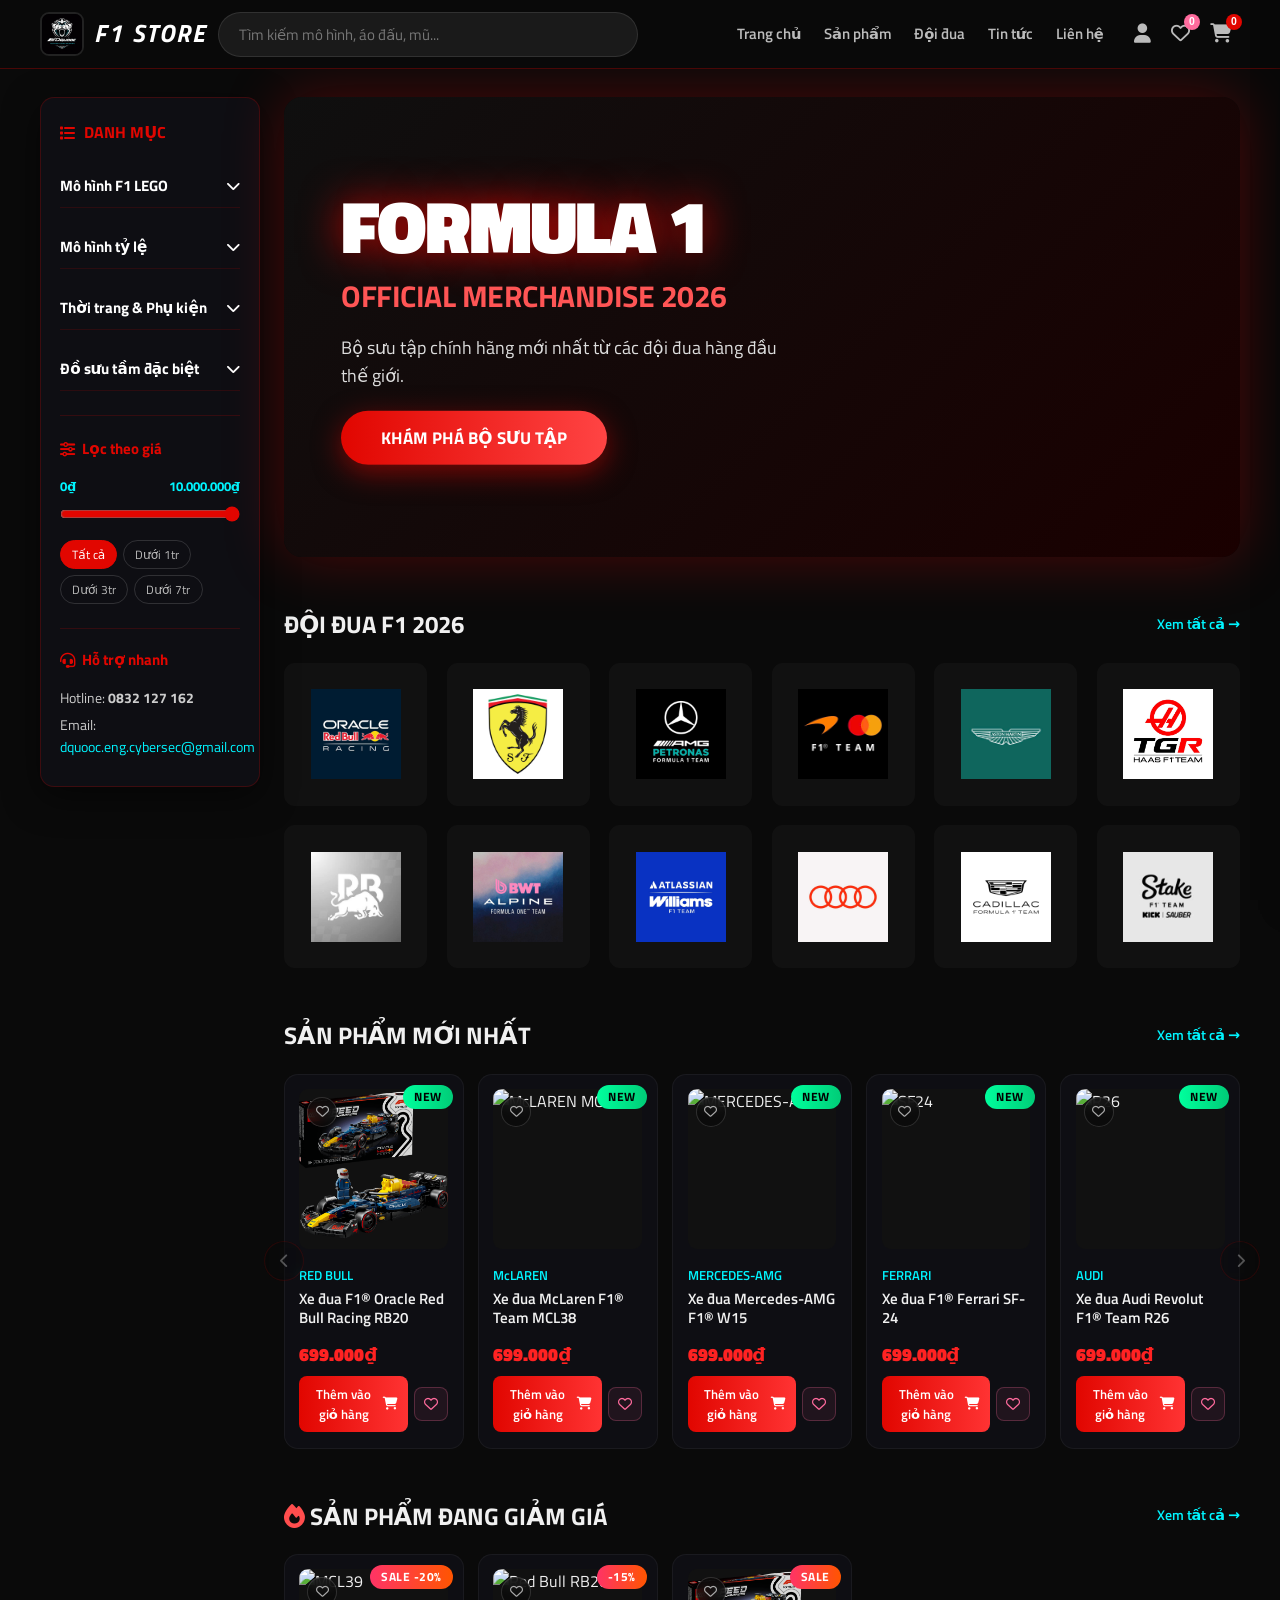
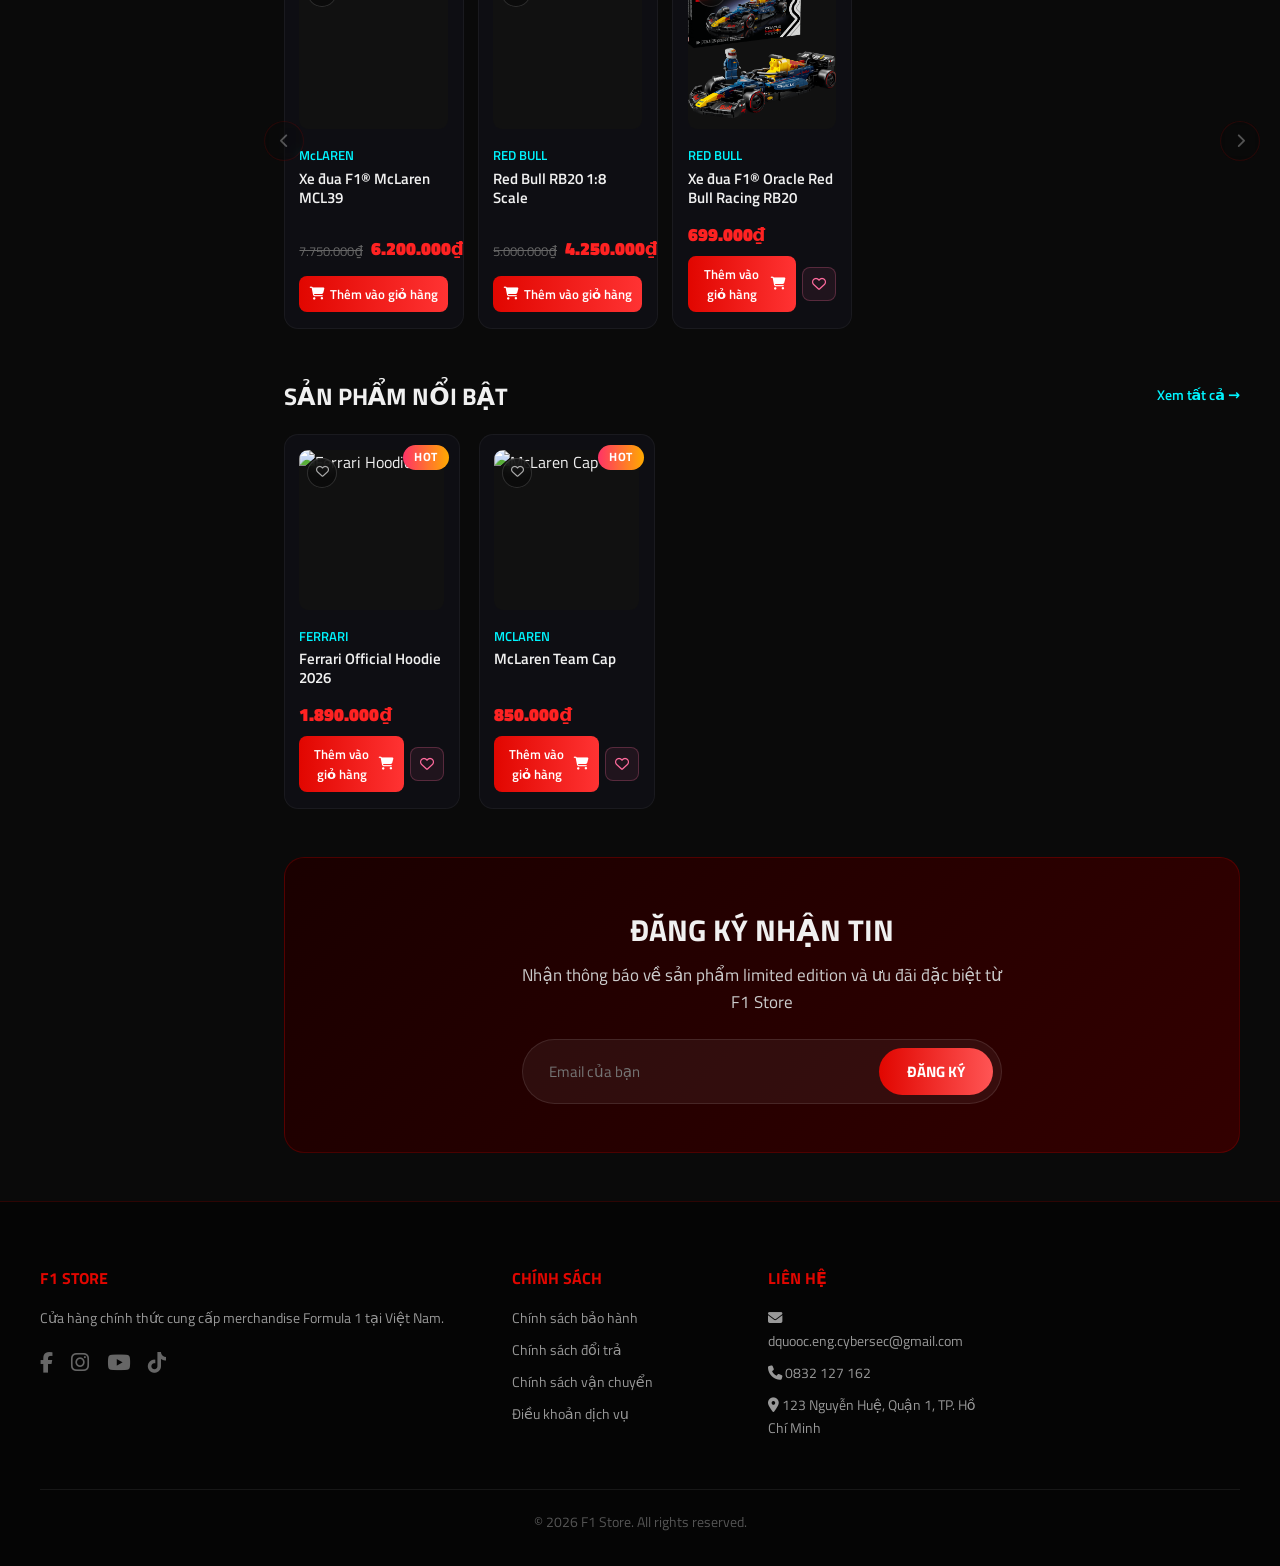
==== commit cc2790c0: "update code" ====
--- a/index.html
+++ b/index.html
@@ -168,7 +168,7 @@
                 <p>Email: <a
                         href="/cdn-cgi/l/email-protection#0c7a636879757d79636f3e3e3c3e3e3c3c394c6b616d6560226f6361"><span
                             class="__cf_email__"
-                            data-cfemail="691f060d1c10181c060a5b5b595b5b59595c290e04080005470a0604">voduyquoc22022005@gmail.com</span></a>
+                            data-cfemail="691f060d1c10181c060a5b5b595b5b59595c290e04080005470a0604">dquooc.eng.cybersec@gmail.com</span></a>
                 </p>
             </div>
         </aside>
@@ -227,122 +227,115 @@
                     <div class="slider-viewport">
                         <div class="slider-track">
 
-                            <div class="product-card">
+                            <div class="product-card" onclick="openProductModal(this)" style="cursor:pointer">
                                 <span class="badge new">NEW</span>
                                 <div class="img-container">
                                     <img src="anh/lego/redbull/speed1.png" alt="RB20">
-
-                                    <div class="card-actions">
-                                        <button class="btn-quick-view" onclick="openQuickView(this)"><i
-                                                class="fas fa-eye"></i> Xem nhanh</button>
-                                        <button class="btn-wishlist" onclick="toggleWishlist(this)"><i
-                                                class="far fa-heart"></i></button>
-                                    </div>
+                                    <button class="btn-wishlist" onclick="toggleWishlist(this)"><i
+                                            class="far fa-heart"></i></button>
+
                                 </div>
                                 <p class="brand">RED BULL</p>
                                 <h4>Xe đua F1® Oracle Red Bull Racing RB20</h4>
                                 <div class="price-row">
                                     <span class="price">699.000₫</span>
-                                    <button class="btn-add-cart"
-                                        onclick="addToCart('Red Bull RB20', 699000, 'anh/lego/redbull/speed1.png')">
-                                        Thêm vào giỏ hàng <i class="fas fa-shopping-cart"></i>
-                                    </button>
-                                </div>
-                            </div>
-
-                            <div class="product-card">
+                                    <div class="btn-row"><button class="btn-add-cart"
+                                            onclick="addToCart('Red Bull RB20', 699000, 'anh/lego/redbull/speed1.png')">
+                                            Thêm vào giỏ hàng <i class="fas fa-shopping-cart"></i>
+                                        </button><button class="btn-wish-inline"
+                                            onclick="toggleWishlistInline(this, 'Red Bull RB20', 699000, 'anh/lego/redbull/speed1.png')"><i
+                                                class="far fa-heart"></i></button></div>
+                                </div>
+                            </div>
+
+                            <div class="product-card" onclick="openProductModal(this)" style="cursor:pointer">
                                 <span class="badge new">NEW</span>
                                 <div class="img-container">
                                     <img src="https://www.lego.com/cdn/cs/set/assets/bltaefe7da97d921e16/77251_boxprod_v39_en-gb.png?format=webply&fit=bounds&quality=70&width=800&height=800&dpr=1.5"
                                         alt="McLAREN MCL38">
-
-                                    <div class="card-actions">
-                                        <button class="btn-quick-view" onclick="openQuickView(this)"><i
-                                                class="fas fa-eye"></i> Xem nhanh</button>
-                                        <button class="btn-wishlist" onclick="toggleWishlist(this)"><i
-                                                class="far fa-heart"></i></button>
-                                    </div>
+                                    <button class="btn-wishlist" onclick="toggleWishlist(this)"><i
+                                            class="far fa-heart"></i></button>
+
                                 </div>
                                 <p class="brand">McLAREN</p>
                                 <h4>Xe đua McLaren F1® Team MCL38</h4>
                                 <div class="price-row">
                                     <span class="price">699.000₫</span>
-                                    <button class="btn-add-cart"
-                                        onclick="addToCart('McLAREN MCL38', 699000, 'https://www.lego.com/cdn/cs/set/assets/bltaefe7da97d921e16/77251_boxprod_v39_en-gb.png?format=webply&fit=bounds&quality=70&width=800&height=800&dpr=1.5')">
-                                        Thêm vào giỏ hàng <i class="fas fa-shopping-cart"></i>
-                                    </button>
-                                </div>
-                            </div>
-
-                            <div class="product-card">
+                                    <div class="btn-row"><button class="btn-add-cart"
+                                            onclick="addToCart('McLAREN MCL38', 699000, 'https://www.lego.com/cdn/cs/set/assets/bltaefe7da97d921e16/77251_boxprod_v39_en-gb.png?format=webply&fit=bounds&quality=70&width=800&height=800&dpr=1.5')">
+                                            Thêm vào giỏ hàng <i class="fas fa-shopping-cart"></i>
+                                        </button><button class="btn-wish-inline"
+                                            onclick="toggleWishlistInline(this, 'McLAREN MCL38', 699000, 'https://www.lego.com/cdn/cs/set/assets/bltaefe7da97d921e16/77251_boxprod_v39_en-gb.png?format=webply&fit=bounds&quality=70&width=800&height=800&dpr=1.5')"><i
+                                                class="far fa-heart"></i></button></div>
+                                </div>
+                            </div>
+
+                            <div class="product-card" onclick="openProductModal(this)" style="cursor:pointer">
                                 <span class="badge new">NEW</span>
                                 <div class="img-container">
                                     <img src="https://www.lego.com/cdn/cs/set/assets/bltdebbd34296f1ce78/77244_boxprod_v39_en-gb.png?format=webply&fit=bounds&quality=70&width=800&height=800&dpr=1.5"
                                         alt="MERCEDES-AMG">
-
-                                    <div class="card-actions">
-                                        <button class="btn-quick-view" onclick="openQuickView(this)"><i
-                                                class="fas fa-eye"></i> Xem nhanh</button>
-                                        <button class="btn-wishlist" onclick="toggleWishlist(this)"><i
-                                                class="far fa-heart"></i></button>
-                                    </div>
+                                    <button class="btn-wishlist" onclick="toggleWishlist(this)"><i
+                                            class="far fa-heart"></i></button>
+
                                 </div>
                                 <p class="brand">MERCEDES-AMG</p>
                                 <h4>Xe đua Mercedes-AMG F1® W15</h4>
                                 <div class="price-row">
                                     <span class="price">699.000₫</span>
-                                    <button class="btn-add-cart"
-                                        onclick="addToCart('MERCEDES-AMG W15', 699000, 'https://www.lego.com/cdn/cs/set/assets/bltdebbd34296f1ce78/77244_boxprod_v39_en-gb.png?format=webply&fit=bounds&quality=70&width=800&height=800&dpr=1.5')">
-                                        Thêm vào giỏ hàng <i class="fas fa-shopping-cart"></i>
-                                    </button>
-                                </div>
-                            </div>
-
-                            <div class="product-card">
+                                    <div class="btn-row"><button class="btn-add-cart"
+                                            onclick="addToCart('MERCEDES-AMG W15', 699000, 'https://www.lego.com/cdn/cs/set/assets/bltdebbd34296f1ce78/77244_boxprod_v39_en-gb.png?format=webply&fit=bounds&quality=70&width=800&height=800&dpr=1.5')">
+                                            Thêm vào giỏ hàng <i class="fas fa-shopping-cart"></i>
+                                        </button><button class="btn-wish-inline"
+                                            onclick="toggleWishlistInline(this, 'MERCEDES-AMG W15', 699000, 'https://www.lego.com/cdn/cs/set/assets/bltdebbd34296f1ce78/77244_boxprod_v39_en-gb.png?format=webply&fit=bounds&quality=70&width=800&height=800&dpr=1.5')"><i
+                                                class="far fa-heart"></i></button></div>
+                                </div>
+                            </div>
+
+                            <div class="product-card" onclick="openProductModal(this)" style="cursor:pointer"
+                                data-specs="[[&quot;Mã SP&quot;, &quot;77242&quot;], [&quot;Tỷ lệ&quot;, &quot;1:17 Speed Champions&quot;], [&quot;Số mảnh&quot;, &quot;239 mảnh&quot;], [&quot;Tay đua&quot;, &quot;Charles Leclerc&quot;], [&quot;Năm&quot;, &quot;2024&quot;]]"
+                                data-desc="Ferrari SF-24 trong thiết kế đỏ rực đặc trưng Scuderia Ferrari. Bộ lắp ráp LEGO chính hãng 239 mảnh, kèm mini-figure Leclerc và vô lăng tháo rời."
+                                data-rating="4.9" data-reviews="143" data-badge="new">
                                 <span class="badge new">NEW</span>
                                 <div class="img-container">
                                     <img src="https://www.lego.com/cdn/cs/set/assets/bltd193d7c8cfbfc4cd/77242_boxprod_v39_en-gb.png?format=webply&fit=bounds&quality=70&width=800&height=800&dpr=1.5"
                                         alt="SF24">
-
-                                    <div class="card-actions">
-                                        <button class="btn-quick-view" onclick="openQuickView(this)"><i
-                                                class="fas fa-eye"></i> Xem nhanh</button>
-                                        <button class="btn-wishlist" onclick="toggleWishlist(this)"><i
-                                                class="far fa-heart"></i></button>
-                                    </div>
+                                    <button class="btn-wishlist" onclick="toggleWishlist(this)"><i
+                                            class="far fa-heart"></i></button>
+
                                 </div>
                                 <p class="brand">FERRARI</p>
                                 <h4>Xe đua F1® Ferrari SF-24</h4>
                                 <div class="price-row">
                                     <span class="price">699.000₫</span>
-                                    <button class="btn-add-cart"
-                                        onclick="addToCart('FERRARI SF-24', 699000, 'https://www.lego.com/cdn/cs/set/assets/bltd193d7c8cfbfc4cd/77242_boxprod_v39_en-gb.png?format=webply&fit=bounds&quality=70&width=800&height=800&dpr=1.5')">
-                                        Thêm vào giỏ hàng <i class="fas fa-shopping-cart"></i>
-                                    </button>
-                                </div>
-                            </div>
-
-                            <div class="product-card">
+                                    <div class="btn-row"><button class="btn-add-cart"
+                                            onclick="addToCart('FERRARI SF-24', 699000, 'https://www.lego.com/cdn/cs/set/assets/bltd193d7c8cfbfc4cd/77242_boxprod_v39_en-gb.png?format=webply&fit=bounds&quality=70&width=800&height=800&dpr=1.5')">
+                                            Thêm vào giỏ hàng <i class="fas fa-shopping-cart"></i>
+                                        </button><button class="btn-wish-inline"
+                                            onclick="toggleWishlistInline(this, 'FERRARI SF-24', 699000, 'https://www.lego.com/cdn/cs/set/assets/bltd193d7c8cfbfc4cd/77242_boxprod_v39_en-gb.png?format=webply&fit=bounds&quality=70&width=800&height=800&dpr=1.5')"><i
+                                                class="far fa-heart"></i></button></div>
+                                </div>
+                            </div>
+
+                            <div class="product-card" onclick="openProductModal(this)" style="cursor:pointer">
                                 <span class="badge new">NEW</span>
                                 <div class="img-container">
                                     <img src="https://www.lego.com/cdn/cs/set/assets/bltabd8d686bcca8fca/blt480f8e3525715603-77259_boxprod_v39_en-gb.png?format=webply&fit=bounds&quality=70&width=800&height=800&dpr=1.5"
                                         alt="R26">
-
-                                    <div class="card-actions">
-                                        <button class="btn-quick-view" onclick="openQuickView(this)"><i
-                                                class="fas fa-eye"></i> Xem nhanh</button>
-                                        <button class="btn-wishlist" onclick="toggleWishlist(this)"><i
-                                                class="far fa-heart"></i></button>
-                                    </div>
+                                    <button class="btn-wishlist" onclick="toggleWishlist(this)"><i
+                                            class="far fa-heart"></i></button>
+
                                 </div>
                                 <p class="brand">AUDI</p>
                                 <h4>Xe đua Audi Revolut F1® Team R26</h4>
                                 <div class="price-row">
                                     <span class="price">699.000₫</span>
-                                    <button class="btn-add-cart"
-                                        onclick="addToCart('AUDI R26', 699000, 'https://www.lego.com/cdn/cs/set/assets/bltabd8d686bcca8fca/blt480f8e3525715603-77259_boxprod_v39_en-gb.png?format=webply&fit=bounds&quality=70&width=800&height=800&dpr=1.5')">
-                                        Thêm vào giỏ hàng <i class="fas fa-shopping-cart"></i>
-                                    </button>
+                                    <div class="btn-row"><button class="btn-add-cart"
+                                            onclick="addToCart('AUDI R26', 699000, 'https://www.lego.com/cdn/cs/set/assets/bltabd8d686bcca8fca/blt480f8e3525715603-77259_boxprod_v39_en-gb.png?format=webply&fit=bounds&quality=70&width=800&height=800&dpr=1.5')">
+                                            Thêm vào giỏ hàng <i class="fas fa-shopping-cart"></i>
+                                        </button><button class="btn-wish-inline"
+                                            onclick="toggleWishlistInline(this, 'AUDI R26', 699000, 'https://www.lego.com/cdn/cs/set/assets/bltabd8d686bcca8fca/blt480f8e3525715603-77259_boxprod_v39_en-gb.png?format=webply&fit=bounds&quality=70&width=800&height=800&dpr=1.5')"><i
+                                                class="far fa-heart"></i></button></div>
                                 </div>
                             </div>
 
@@ -365,18 +358,17 @@
                     <div class="slider-viewport">
                         <div class="slider-track">
 
-                            <div class="product-card">
+                            <div class="product-card" onclick="openProductModal(this)" style="cursor:pointer"
+                                data-specs="[[&quot;Mã SP&quot;, &quot;42228&quot;], [&quot;Tỷ lệ&quot;, &quot;1:8 Technic&quot;], [&quot;Số mảnh&quot;, &quot;1.432 mảnh&quot;], [&quot;Tay đua&quot;, &quot;Norris / Piastri&quot;], [&quot;Chiều dài&quot;, &quot;58 cm&quot;]]"
+                                data-desc="LEGO Technic McLaren MCL39 tỷ lệ 1:8 — siêu mô hình 1.432 mảnh, động cơ V6 hybrid chuyển động, hộp số 8 cấp và cánh DRS điều chỉnh được. Trưng bày đẳng cấp."
+                                data-rating="4.9" data-reviews="209" data-badge="sale">
                                 <span class="badge sale">SALE -20%</span>
                                 <div class="img-container">
                                     <img src="https://www.lego.com/cdn/cs/set/assets/blt4d73eeeba610152c/blt94fedcc1daf48b2a-42228_boxprod_v39_en-us.png?format=webply&fit=bounds&quality=70&width=1200&height=1200&dpr=1.5"
                                         alt="MCL39">
-
-                                    <div class="card-actions">
-                                        <button class="btn-quick-view" onclick="openQuickView(this)"><i
-                                                class="fas fa-eye"></i> Xem nhanh</button>
-                                        <button class="btn-wishlist" onclick="toggleWishlist(this)"><i
-                                                class="far fa-heart"></i></button>
-                                    </div>
+                                    <button class="btn-wishlist" onclick="toggleWishlist(this)"><i
+                                            class="far fa-heart"></i></button>
+
                                 </div>
                                 <p class="brand">McLAREN</p>
                                 <h4>Xe đua F1® McLaren MCL39</h4>
@@ -392,18 +384,17 @@
                                 </div>
                             </div>
 
-                            <div class="product-card">
+                            <div class="product-card" onclick="openProductModal(this)" style="cursor:pointer"
+                                data-specs="[[&quot;Mã SP&quot;, &quot;76925&quot;], [&quot;Tỷ lệ&quot;, &quot;1:17 Speed Champions&quot;], [&quot;Số mảnh&quot;, &quot;238 mảnh&quot;], [&quot;Tay đua&quot;, &quot;Max Verstappen&quot;], [&quot;Năm&quot;, &quot;2024&quot;]]"
+                                data-desc="Mô hình LEGO Speed Champions chính hãng. Tái hiện chiếc xe Oracle Red Bull Racing RB20 — cỗ máy vô địch của Max Verstappen mùa 2024. Gồm 238 mảnh, kèm mini-figure tay đua."
+                                data-rating="4.8" data-reviews="127" data-badge="new">
                                 <span class="badge sale">-15%</span>
                                 <div class="img-container">
                                     <img src="https://www.lego.com/cdn/cs/set/assets/blt2847611d46bfd9e7/42206_boxprod_v39_en-gb.png?format=webply&fit=bounds&quality=70&width=800&height=800&dpr=1.5"
                                         alt="Red Bull RB20">
-
-                                    <div class="card-actions">
-                                        <button class="btn-quick-view" onclick="openQuickView(this)"><i
-                                                class="fas fa-eye"></i> Xem nhanh</button>
-                                        <button class="btn-wishlist" onclick="toggleWishlist(this)"><i
-                                                class="far fa-heart"></i></button>
-                                    </div>
+                                    <button class="btn-wishlist" onclick="toggleWishlist(this)"><i
+                                            class="far fa-heart"></i></button>
+
                                 </div>
                                 <p class="brand">RED BULL</p>
                                 <h4>Red Bull RB20 1:8 Scale</h4>
@@ -419,26 +410,24 @@
                                 </div>
                             </div>
 
-                            <div class="product-card">
+                            <div class="product-card" onclick="openProductModal(this)" style="cursor:pointer">
                                 <span class="badge sale">SALE</span>
                                 <div class="img-container">
                                     <img src="anh/lego/redbull/speed1.png" alt="RB20">
-
-                                    <div class="card-actions">
-                                        <button class="btn-quick-view" onclick="openQuickView(this)"><i
-                                                class="fas fa-eye"></i> Xem nhanh</button>
-                                        <button class="btn-wishlist" onclick="toggleWishlist(this)"><i
-                                                class="far fa-heart"></i></button>
-                                    </div>
+                                    <button class="btn-wishlist" onclick="toggleWishlist(this)"><i
+                                            class="far fa-heart"></i></button>
+
                                 </div>
                                 <p class="brand">RED BULL</p>
                                 <h4>Xe đua F1® Oracle Red Bull Racing RB20</h4>
                                 <div class="price-row">
                                     <span class="price">699.000₫</span>
-                                    <button class="btn-add-cart"
-                                        onclick="addToCart('Red Bull RB20', 699000, 'anh/lego/redbull/speed1.png')">
-                                        Thêm vào giỏ hàng <i class="fas fa-shopping-cart"></i>
-                                    </button>
+                                    <div class="btn-row"><button class="btn-add-cart"
+                                            onclick="addToCart('Red Bull RB20', 699000, 'anh/lego/redbull/speed1.png')">
+                                            Thêm vào giỏ hàng <i class="fas fa-shopping-cart"></i>
+                                        </button><button class="btn-wish-inline"
+                                            onclick="toggleWishlistInline(this, 'Red Bull RB20', 699000, 'anh/lego/redbull/speed1.png')"><i
+                                                class="far fa-heart"></i></button></div>
                                 </div>
                             </div>
 
@@ -454,50 +443,46 @@
                     <a href="#" class="view-all">Xem tất cả →</a>
                 </div>
                 <div class="product-grid-static">
-                    <div class="product-card">
+                    <div class="product-card" onclick="openProductModal(this)" style="cursor:pointer">
                         <span class="badge hot">HOT</span>
                         <div class="img-container">
                             <img src="https://via.placeholder.com/600x420/111/fff?text=Ferrari+Hoodie"
                                 alt="Ferrari Hoodie">
-
-                            <div class="card-actions">
-                                <button class="btn-quick-view" onclick="openQuickView(this)"><i class="fas fa-eye"></i>
-                                    Xem nhanh</button>
-                                <button class="btn-wishlist" onclick="toggleWishlist(this)"><i
-                                        class="far fa-heart"></i></button>
-                            </div>
+                            <button class="btn-wishlist" onclick="toggleWishlist(this)"><i
+                                    class="far fa-heart"></i></button>
+
                         </div>
                         <p class="brand">FERRARI</p>
                         <h4>Ferrari Official Hoodie 2026</h4>
                         <div class="price-row">
                             <span class="price">1.890.000₫</span>
-                            <button class="btn-add-cart"
-                                onclick="addToCart('Ferrari Hoodie', 1890000, 'https://via.placeholder.com/600x420/111/fff?text=Ferrari+Hoodie')">
-                                Thêm vào giỏ hàng <i class="fas fa-shopping-cart"></i>
-                            </button>
+                            <div class="btn-row"><button class="btn-add-cart"
+                                    onclick="addToCart('Ferrari Hoodie', 1890000, 'https://via.placeholder.com/600x420/111/fff?text=Ferrari+Hoodie')">
+                                    Thêm vào giỏ hàng <i class="fas fa-shopping-cart"></i>
+                                </button><button class="btn-wish-inline"
+                                    onclick="toggleWishlistInline(this, 'Ferrari Hoodie', 1890000, 'https://via.placeholder.com/600x420/111/fff?text=Ferrari+Hoodie')"><i
+                                        class="far fa-heart"></i></button></div>
                         </div>
                     </div>
 
-                    <div class="product-card">
+                    <div class="product-card" onclick="openProductModal(this)" style="cursor:pointer">
                         <span class="badge hot">HOT</span>
                         <div class="img-container">
                             <img src="https://via.placeholder.com/600x420/111/fff?text=McLaren+Cap" alt="McLaren Cap">
-
-                            <div class="card-actions">
-                                <button class="btn-quick-view" onclick="openQuickView(this)"><i class="fas fa-eye"></i>
-                                    Xem nhanh</button>
-                                <button class="btn-wishlist" onclick="toggleWishlist(this)"><i
-                                        class="far fa-heart"></i></button>
-                            </div>
+                            <button class="btn-wishlist" onclick="toggleWishlist(this)"><i
+                                    class="far fa-heart"></i></button>
+
                         </div>
                         <p class="brand">MCLAREN</p>
                         <h4>McLaren Team Cap</h4>
                         <div class="price-row">
                             <span class="price">850.000₫</span>
-                            <button class="btn-add-cart"
-                                onclick="addToCart('McLaren Cap', 850000, 'https://via.placeholder.com/600x420/111/fff?text=McLaren+Cap')">
-                                Thêm vào giỏ hàng <i class="fas fa-shopping-cart"></i>
-                            </button>
+                            <div class="btn-row"><button class="btn-add-cart"
+                                    onclick="addToCart('McLaren Cap', 850000, 'https://via.placeholder.com/600x420/111/fff?text=McLaren+Cap')">
+                                    Thêm vào giỏ hàng <i class="fas fa-shopping-cart"></i>
+                                </button><button class="btn-wish-inline"
+                                    onclick="toggleWishlistInline(this, 'McLaren Cap', 850000, 'https://via.placeholder.com/600x420/111/fff?text=McLaren+Cap')"><i
+                                        class="far fa-heart"></i></button></div>
                         </div>
                     </div>
                 </div>
@@ -580,7 +565,7 @@
             <div class="footer-col contact-info">
                 <h4>LIÊN HỆ</h4>
                 <p><i class="fas fa-envelope"></i> <a href="/cdn-cgi/l/email-protection" class="__cf_email__"
-                        data-cfemail="f5839a91808c84809a96c7c7c5c7c7c5c5c0b59298949c99db969a98">voduyquoc22022005@gmail.com</a>
+                        data-cfemail="f5839a91808c84809a96c7c7c5c7c7c5c5c0b59298949c99db969a98">dquooc.eng.cybersec@gmail.com</a>
                 </p>
                 <p><i class="fas fa-phone"></i> 0832 127 162</p>
                 <p><i class="fas fa-map-marker-alt"></i> 123 Nguyễn Huệ, Quận 1, TP. Hồ Chí Minh</p>
@@ -593,6 +578,52 @@
         </div>
     </footer>
 
+
+    <!-- MODAL CHI TIẾT SẢN PHẨM -->
+    <div class="product-modal-overlay" id="productModalOverlay" onclick="closeProductModal(event)">
+        <div class="product-modal" id="productModal">
+            <button class="pm-close" onclick="closeProductModalDirect()"><i class="fas fa-times"></i></button>
+            <div class="product-modal-body">
+                <!-- Cột trái: thông tin sản phẩm -->
+                <div class="pm-info">
+                    <div id="pmBadge" class="pm-badge" style="display:none"></div>
+                    <p class="pm-brand" id="pmBrand">BRAND</p>
+                    <h2 class="pm-name" id="pmName">Tên sản phẩm</h2>
+                    <div class="pm-stars" id="pmStars">★★★★★ <span>(0 đánh giá)</span></div>
+                    <div class="pm-price-row">
+                        <span class="pm-price" id="pmPrice">0₫</span>
+                        <span class="pm-old-price" id="pmOldPrice" style="display:none"></span>
+                    </div>
+                    <div class="pm-divider"></div>
+                    <p class="pm-desc" id="pmDesc">Mô tả sản phẩm...</p>
+                    <div class="pm-specs" id="pmSpecs"></div>
+                    <div class="pm-divider"></div>
+                    <div class="pm-qty-row">
+                        <span class="pm-qty-label">Số lượng:</span>
+                        <div class="pm-qty-controls">
+                            <button class="pm-qty-btn" onclick="pmChangeQty(-1)">−</button>
+                            <input class="pm-qty-input" type="number" id="pmQty" value="1" min="1" max="99" readonly>
+                            <button class="pm-qty-btn" onclick="pmChangeQty(1)">+</button>
+                        </div>
+                    </div>
+                    <div class="pm-actions">
+                        <button class="pm-btn-cart" id="pmBtnCart">
+                            <i class="fas fa-shopping-cart"></i> Thêm vào giỏ hàng
+                        </button>
+                        <button class="pm-btn-wish" id="pmBtnWish" onclick="pmToggleWish()">
+                            <i class="far fa-heart"></i>
+                        </button>
+                    </div>
+                </div>
+                <!-- Cột phải: ảnh sản phẩm -->
+                <div class="pm-gallery">
+                    <img id="pmImg" src="" alt="">
+                </div>
+            </div>
+        </div>
+    </div>
+
+
     <script src="script.js"></script>
 
 </body>
--- a/style.css
+++ b/style.css
@@ -409,37 +409,22 @@
 .img-container img { width: 100%; height: 100%; object-fit: cover; transition: transform 0.6s ease; }
 .product-card:hover .img-container img { transform: scale(1.08); }
  
-/* Card overlay actions */
-.card-actions {
-    position: absolute; bottom: 0; left: 0; right: 0;
-    background: linear-gradient(transparent, rgba(0,0,0,0.85));
-    padding: 12px 8px 8px;
-    display: flex; gap: 5px;
-    opacity: 0; transition: opacity 0.28s;
-    border-radius: 0 0 9px 9px;
-}
-.product-card:hover .card-actions { opacity: 1; }
-/* On touch: always show card-actions */
-@media (hover: none) { .card-actions { opacity: 1; background: linear-gradient(transparent, rgba(0,0,0,0.7)); } }
- 
-.btn-quick-view {
-    flex: 1; padding: 6px 0;
-    background: rgba(255,255,255,0.11); backdrop-filter: blur(5px);
-    border: 1px solid rgba(255,255,255,0.18);
-    color: white; border-radius: 6px;
-    font-size: 0.75rem; font-weight: 600;
-    cursor: pointer; font-family: var(--font); transition: all 0.2s;
-}
-.btn-quick-view:hover { background: rgba(255,255,255,0.2); }
+/* Card actions — ẩn overlay hover (bỏ xem nhanh hover) */
+.card-actions { display: none; }
+
+/* Nút yêu thích cố định góc trên trái ảnh */
 .btn-wishlist {
-    width: 32px; height: 32px; flex-shrink: 0;
-    background: rgba(255,255,255,0.11); backdrop-filter: blur(5px);
-    border: 1px solid rgba(255,255,255,0.18);
-    color: white; border-radius: 6px;
+    position: absolute; top: 8px; left: 8px;
+    width: 30px; height: 30px; z-index: 5; flex-shrink: 0;
+    background: rgba(10,10,10,0.75); backdrop-filter: blur(6px);
+    border: 1px solid rgba(255,255,255,0.15);
+    color: #aaa; border-radius: 50%;
     cursor: pointer; display: flex; align-items: center; justify-content: center;
-    font-size: 0.88rem; transition: all 0.2s;
-}
-.btn-wishlist:hover, .btn-wishlist.active { background: #ff6b9d; border-color: #ff6b9d; }
+    font-size: 0.8rem; transition: all 0.22s;
+}
+.btn-wishlist:hover { background: rgba(255,107,157,0.2); border-color: #ff6b9d; color: #ff6b9d; transform: scale(1.12); }
+.btn-wishlist.active { background: #ff6b9d; border-color: #ff6b9d; color: white; }
+.btn-wishlist.active:hover { background: #e0507a; }
  
 /* BADGE */
 .badge {
@@ -459,15 +444,32 @@
 .price-row-sale { margin-top: auto; padding-top: 6px; display: flex; flex-direction: column; gap: 6px; }
 .price-group { display: flex; align-items: center; gap: 8px; }
 .old-price { font-size: 0.84rem; color: #666; text-decoration: line-through; }
+
+/* Hàng nút: giỏ hàng + yêu thích nằm cạnh nhau */
+.btn-row {
+    display: flex; align-items: center; gap: 6px; margin-top: 4px;
+}
 .btn-add-cart {
     background: linear-gradient(90deg, var(--red), #ff3333);
-    color: white; border: none; padding: 8px 12px;
+    color: white; border: none; padding: 8px 10px;
     border-radius: 8px; cursor: pointer;
-    font-size: 0.82rem; font-weight: 600; width: 100%;
+    font-size: 0.82rem; font-weight: 600; flex: 1;
     display: flex; align-items: center; justify-content: center;
     gap: 5px; transition: all 0.25s; font-family: var(--font);
 }
 .btn-add-cart:hover { background: linear-gradient(90deg, #ff3333, #ff5555); transform: translateY(-2px); }
+
+/* Nút yêu thích trong price-row (bên phải nút giỏ hàng) */
+.btn-wish-inline {
+    width: 34px; height: 34px; flex-shrink: 0;
+    background: rgba(255,107,157,0.08);
+    border: 1px solid rgba(255,107,157,0.25);
+    color: #ff6b9d; border-radius: 8px;
+    cursor: pointer; display: flex; align-items: center; justify-content: center;
+    font-size: 0.88rem; transition: all 0.22s; font-family: var(--font);
+}
+.btn-wish-inline:hover { background: rgba(255,107,157,0.2); border-color: #ff6b9d; transform: scale(1.1); }
+.btn-wish-inline.active { background: #ff6b9d; border-color: #ff6b9d; color: white; }
  
 /* ====================== PRODUCT GRIDS ====================== */
 /* Static grid */
@@ -934,4 +936,144 @@
     background: rgba(0,0,0,0.7); display: none; z-index: 1500;
 }
 .wishlist-overlay.active { display: block; }
- + 
+/* ====================== MODAL CHI TIẾT SẢN PHẨM ====================== */
+.product-modal-overlay {
+    display: none; position: fixed; inset: 0; z-index: 9990;
+    background: rgba(0,0,0,0.9); backdrop-filter: blur(14px);
+    align-items: center; justify-content: center; padding: 20px;
+}
+.product-modal-overlay.open { display: flex; animation: pmFadeIn 0.3s ease; }
+@keyframes pmFadeIn { from { opacity: 0; } to { opacity: 1; } }
+ 
+.product-modal {
+    background: #121212; border-radius: 20px;
+    border: 1px solid rgba(225,6,0,0.25);
+    width: 100%; max-width: 860px; max-height: 90vh;
+    display: flex; flex-direction: column;
+    overflow: hidden; position: relative;
+    box-shadow: 0 30px 80px rgba(0,0,0,0.8), 0 0 0 1px rgba(255,255,255,0.04);
+    animation: pmSlideIn 0.35s cubic-bezier(0.34,1.26,0.64,1);
+}
+@keyframes pmSlideIn {
+    from { opacity: 0; transform: scale(0.93) translateY(20px); }
+    to   { opacity: 1; transform: scale(1) translateY(0); }
+}
+ 
+/* Layout 2 cột: thông tin trái, ảnh phải */
+.product-modal-body {
+    display: flex; flex-direction: column;
+    overflow-y: auto; flex: 1;
+}
+@media (min-width: 640px) {
+    .product-modal-body { flex-direction: row; overflow: hidden; }
+}
+ 
+/* Cột trái — thông tin */
+.pm-info {
+    flex: 1; padding: 2rem 1.8rem; display: flex; flex-direction: column;
+    order: 2; overflow-y: auto;
+}
+@media (min-width: 640px) { .pm-info { order: 1; } }
+ 
+/* Cột phải — ảnh */
+.pm-gallery {
+    background: #0a0a0a; display: flex; align-items: center; justify-content: center;
+    padding: 2rem; flex-shrink: 0;
+    order: 1; height: 240px;
+}
+@media (min-width: 640px) {
+    .pm-gallery { order: 2; width: 45%; height: auto; min-height: 380px; }
+}
+ 
+.pm-gallery img {
+    max-width: 100%; max-height: 100%;
+    object-fit: contain;
+    filter: drop-shadow(0 12px 30px rgba(0,0,0,0.7));
+    transition: transform 0.4s ease;
+}
+.pm-gallery img:hover { transform: scale(1.05); }
+ 
+/* Nút đóng */
+.pm-close {
+    position: absolute; top: 14px; right: 16px;
+    width: 34px; height: 34px; border-radius: 50%;
+    background: rgba(255,255,255,0.07); border: 1px solid rgba(255,255,255,0.12);
+    color: #aaa; font-size: 1rem; cursor: pointer;
+    display: flex; align-items: center; justify-content: center;
+    transition: all 0.2s; z-index: 10;
+}
+.pm-close:hover { background: var(--red); border-color: var(--red); color: white; transform: rotate(90deg); }
+ 
+/* Badge trong modal */
+.pm-badge {
+    display: inline-block; padding: 3px 12px; border-radius: 20px;
+    font-size: 0.7rem; font-weight: 700; letter-spacing: 1px;
+    text-transform: uppercase; margin-bottom: 10px;
+}
+.pm-badge.new  { background: linear-gradient(90deg,#00ff9d,#00cc77); color: #000; }
+.pm-badge.sale { background: linear-gradient(90deg,#ff3366,#ff5500); color: #fff; }
+.pm-badge.hot  { background: linear-gradient(90deg,#ff3366,#ffaa00); color: #fff; }
+ 
+.pm-brand { font-size: 0.8rem; color: var(--accent); font-weight: 700; letter-spacing: 1.5px; margin-bottom: 6px; }
+.pm-name  { font-size: clamp(1.15rem, 2.5vw, 1.6rem); font-weight: 900; line-height: 1.25; margin-bottom: 14px; color: #fff; }
+ 
+.pm-price-row { display: flex; align-items: baseline; gap: 12px; margin-bottom: 16px; }
+.pm-price     { font-size: 1.8rem; font-weight: 800; color: #ff2222; }
+.pm-old-price { font-size: 1rem; color: #555; text-decoration: line-through; }
+ 
+.pm-divider { height: 1px; background: rgba(255,255,255,0.07); margin: 16px 0; }
+ 
+/* Thông số sản phẩm */
+.pm-specs { display: flex; flex-direction: column; gap: 8px; margin-bottom: 18px; }
+.pm-spec-row { display: flex; align-items: flex-start; gap: 10px; font-size: 0.88rem; }
+.pm-spec-label { color: #666; min-width: 100px; flex-shrink: 0; }
+.pm-spec-value { color: #ccc; font-weight: 600; }
+ 
+/* Mô tả */
+.pm-desc { font-size: 0.88rem; color: #999; line-height: 1.6; margin-bottom: 18px; }
+ 
+/* Chọn số lượng */
+.pm-qty-row { display: flex; align-items: center; gap: 12px; margin-bottom: 18px; }
+.pm-qty-label { font-size: 0.85rem; color: #777; }
+.pm-qty-controls { display: flex; align-items: center; }
+.pm-qty-btn {
+    width: 32px; height: 32px;
+    background: rgba(255,255,255,0.06); border: 1px solid rgba(255,255,255,0.12);
+    color: white; font-size: 1.1rem; cursor: pointer;
+    transition: 0.2s; font-family: var(--font); display: flex; align-items: center; justify-content: center;
+}
+.pm-qty-btn:first-child { border-radius: 8px 0 0 8px; }
+.pm-qty-btn:last-child  { border-radius: 0 8px 8px 0; }
+.pm-qty-btn:hover { background: rgba(225,6,0,0.18); }
+.pm-qty-input {
+    width: 44px; height: 32px;
+    background: rgba(255,255,255,0.04);
+    border: 1px solid rgba(255,255,255,0.1); border-left: none; border-right: none;
+    color: white; text-align: center; font-family: var(--font); font-size: 0.93rem;
+}
+ 
+/* Nút hành động */
+.pm-actions { display: flex; gap: 10px; margin-top: auto; padding-top: 4px; }
+.pm-btn-cart {
+    flex: 1; padding: 12px 16px;
+    background: linear-gradient(90deg, var(--red), #ff3333);
+    color: white; border: none; border-radius: 10px;
+    font-size: 0.92rem; font-weight: 700; cursor: pointer;
+    display: flex; align-items: center; justify-content: center; gap: 7px;
+    transition: all 0.25s; font-family: var(--font); letter-spacing: 0.3px;
+}
+.pm-btn-cart:hover { transform: translateY(-2px); box-shadow: 0 8px 24px rgba(225,6,0,0.5); }
+.pm-btn-wish {
+    width: 46px; height: 46px; flex-shrink: 0;
+    background: rgba(255,107,157,0.1); border: 1px solid rgba(255,107,157,0.3);
+    color: #ff6b9d; border-radius: 10px; cursor: pointer;
+    display: flex; align-items: center; justify-content: center;
+    font-size: 1rem; transition: all 0.22s; font-family: var(--font);
+}
+.pm-btn-wish:hover { background: rgba(255,107,157,0.25); transform: scale(1.06); }
+.pm-btn-wish.active { background: #ff6b9d; border-color: #ff6b9d; color: white; }
+ 
+/* Stars rating */
+.pm-stars { color: #ffaa00; font-size: 0.85rem; margin-bottom: 10px; }
+.pm-stars span { color: #666; font-size: 0.8rem; margin-left: 5px; }
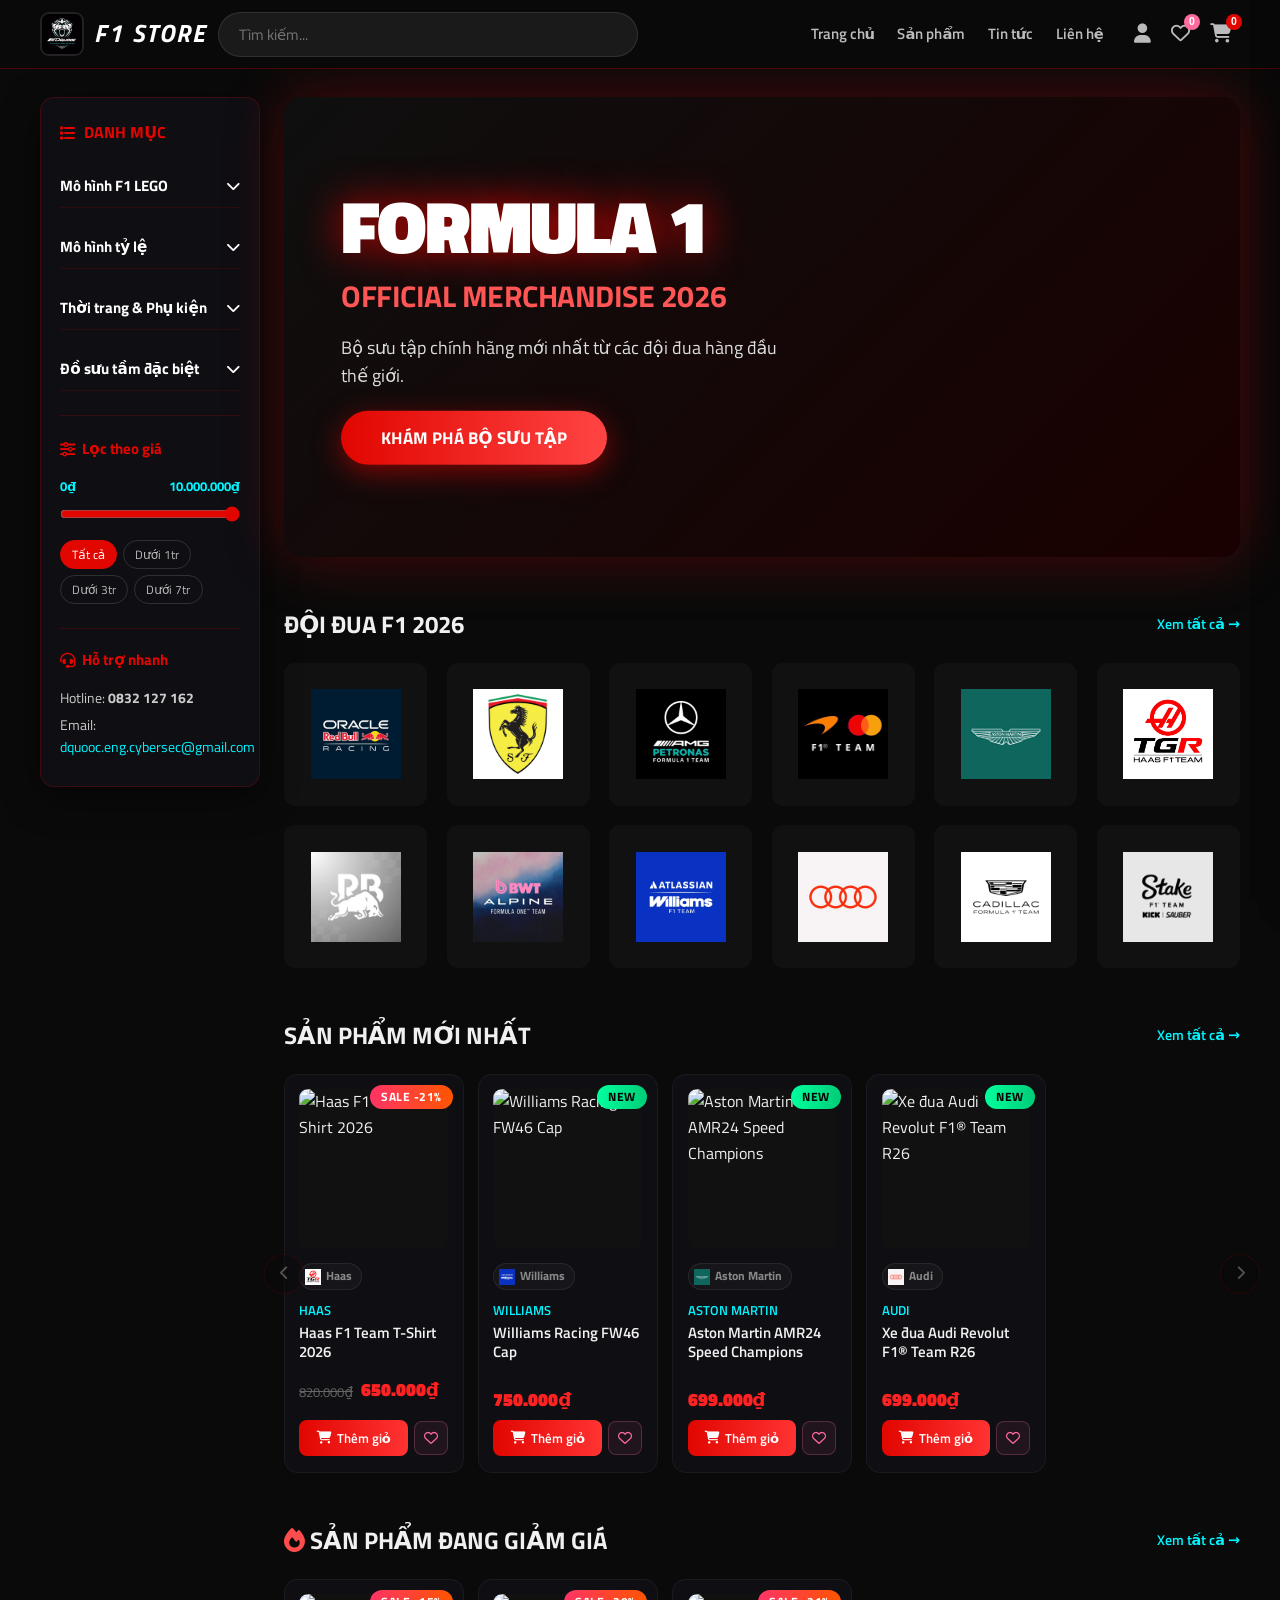
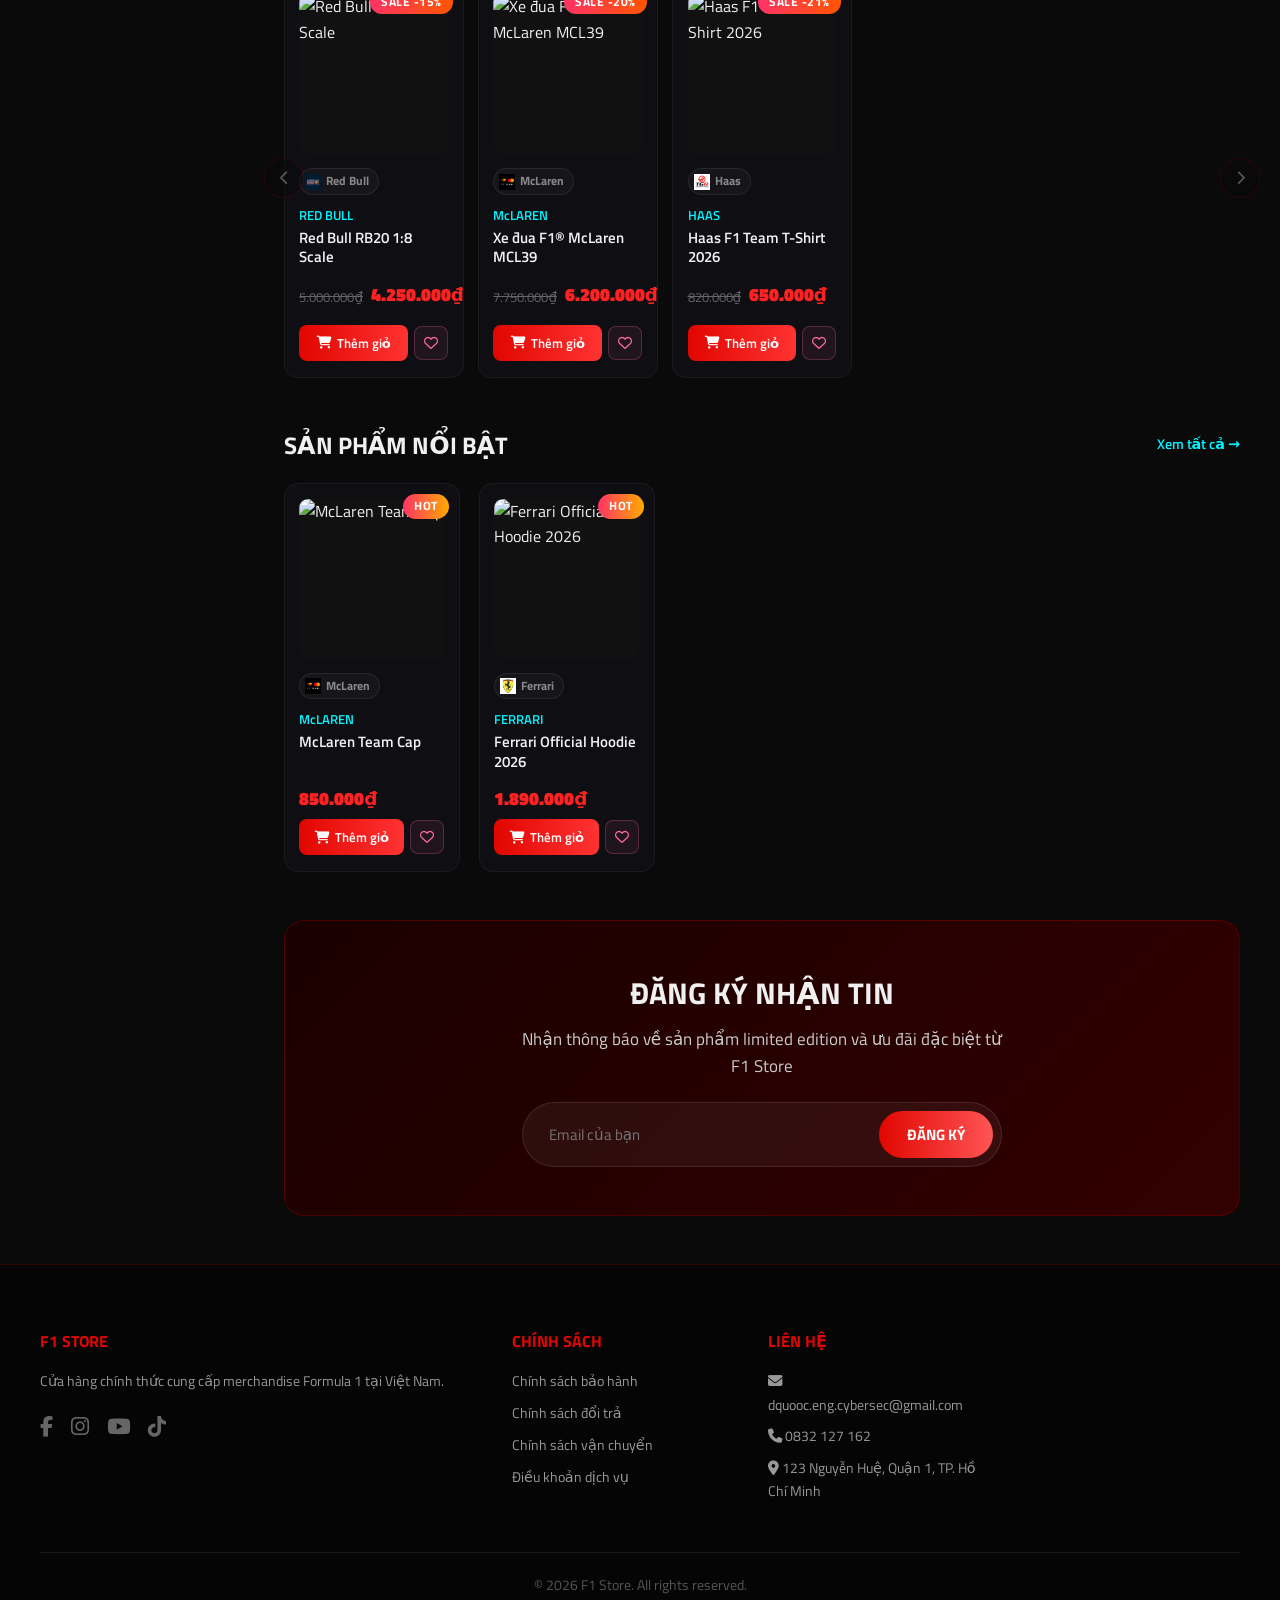
==== commit e3c46f43: "update code" ====
--- a/index.html
+++ b/index.html
@@ -11,22 +11,20 @@
     <link href="https://fonts.googleapis.com/css2?family=Titillium+Web:wght@400;600;700;900&display=swap"
         rel="stylesheet">
     <link rel="stylesheet" href="https://cdnjs.cloudflare.com/ajax/libs/font-awesome/6.5.0/css/all.min.css">
-    <link rel="stylesheet" href="style.css">
+    <link rel="stylesheet" href="css/style.css">
 </head>
 
 <body>
-    <link rel="stylesheet" href="https://cdnjs.cloudflare.com/ajax/libs/font-awesome/6.5.0/css/all.min.css">
-
+
+    <!-- CART SIDEBAR -->
     <div class="cart-sidebar" id="cartSidebar">
         <div class="cart-header">
             <h3><i class="fas fa-shopping-cart"></i> GIỎ HÀNG CỦA BẠN</h3>
             <span class="close-cart" id="closeCart">&times;</span>
         </div>
-
         <div class="cart-body" id="cartItems">
             <div class="empty-cart-msg">Giỏ hàng trống. Hãy chọn xe đua của bạn!</div>
         </div>
-
         <div class="cart-footer">
             <div class="cart-total">
                 <span>TỔNG CỘNG:</span>
@@ -35,7 +33,6 @@
             <button class="btn-checkout">THANH TOÁN NGAY</button>
         </div>
     </div>
-
     <div class="cart-overlay" id="cartOverlay"></div>
 
     <!-- WISHLIST PANEL -->
@@ -56,27 +53,27 @@
     <header class="header">
         <div class="header-inner">
             <a href="index.html" class="logo">
-                <img src="anh/logo.png" alt="F1 Store Logo">
+                <img src="assets/images/logo/logo.png" alt="F1 Store Logo">
             </a>
-            <input type="text" class="search" placeholder="Tìm kiếm mô hình, áo đấu, mũ...">
+            <input type="text" class="search" placeholder="Tìm kiếm...">
 
             <nav class="nav" aria-label="Main navigation">
-                <a href="#" class="nav-link">Trang chủ</a>
-                <a href="#" class="nav-link">Sản phẩm</a>
-                <a href="#" class="nav-link">Đội đua</a>
-                <a href="#" class="nav-link">Tin tức</a>
-                <a href="#" class="nav-link">Liên hệ</a>
+                <a href="index.html" class="nav-link">Trang chủ</a>
+                <a href="team.html" class="nav-link">Sản phẩm</a>
+                <a href="news.html" class="nav-link">Tin tức</a>
+                <a href="contact.html" class="nav-link">Liên hệ</a>
 
                 <div class="user-actions">
                     <button class="icon-btn" onclick="window.location.href='login.html'">
                         <i class="fas fa-user"></i>
                     </button>
-
-                    <button class="icon-btn" aria-label="Yêu thích" id="wishlistBtn">
+                    <!-- Yêu thích: mở wishlist panel -->
+                    <button class="icon-btn" onclick="openWishlistPanel()">
                         <i class="far fa-heart"></i>
                         <span class="wishlist-count" id="wishlistCount">0</span>
                     </button>
-                    <button class="icon-btn cart-btn" aria-label="Giỏ hàng">
+                    <!-- Giỏ hàng: mở cart sidebar -->
+                    <button class="icon-btn cart-btn" onclick="openCartSidebar()">
                         <i class="fas fa-shopping-cart"></i>
                         <span class="cart-count" id="cart-count">0</span>
                     </button>
@@ -92,11 +89,10 @@
     <!-- MOBILE NAV DRAWER -->
     <nav class="mobile-nav" id="mobileNav">
         <input type="text" class="mobile-search" placeholder="Tìm kiếm mô hình, áo đấu, mũ...">
-        <a href="#" class="nav-link">Trang chủ</a>
-        <a href="#" class="nav-link">Sản phẩm</a>
-        <a href="#" class="nav-link">Đội đua</a>
-        <a href="#" class="nav-link">Tin tức</a>
-        <a href="#" class="nav-link">Liên hệ</a>
+        <a href="index.html" class="nav-link">Trang chủ</a>
+        <a href="team.html" class="nav-link">Sản phẩm</a>
+        <a href="news.html" class="nav-link">Tin tức</a>
+        <a href="contact.html" class="nav-link">Liên hệ</a>
     </nav>
 
     <!-- FIXED CONTAINER -->
@@ -111,37 +107,30 @@
                 <div class="menu-group">
                     <div class="menu-main">Mô hình F1 LEGO <i class="fas fa-chevron-down"></i></div>
                     <ul class="submenu">
-                        <li><a href="#">Bộ lắp ráp xe F1</a></li>
-                        <li><a href="#">LEGO Speed Champions</a></li>
-                        <li><a href="#">LEGO Technic F1</a></li>
+                        <li><a href="team.html?category=lego-speed">LEGO Speed Champions</a></li>
+                        <li><a href="team.html?category=lego-technic">LEGO Technic F1</a></li>
                     </ul>
                 </div>
 
                 <div class="menu-group">
                     <div class="menu-main">Mô hình tỷ lệ <i class="fas fa-chevron-down"></i></div>
                     <ul class="submenu">
-                        <li><a href="#">Tỷ lệ 1:18</a></li>
-                        <li><a href="#">Tỷ lệ 1:24</a></li>
-                        <li><a href="#">Tỷ lệ 1:43</a></li>
-                        <li><a href="#">Tỷ lệ 1:64</a></li>
+                        <li><a href="team.html?category=scale-118">Tỷ lệ 1:18</a></li>
+                        <li><a href="team.html?category=scale-143">Tỷ lệ 1:43</a></li>
                     </ul>
                 </div>
 
                 <div class="menu-group">
                     <div class="menu-main">Thời trang & Phụ kiện <i class="fas fa-chevron-down"></i></div>
                     <ul class="submenu">
-                        <li><a href="#">Áo đội đua</a></li>
-                        <li><a href="#">Mũ & Nón</a></li>
-                        <li><a href="#">Áo Hoodie</a></li>
-                        <li><a href="#">Phụ kiện khác</a></li>
+                        <li><a href="team.html?category=fashion">Áo & Mũ & Phụ kiện</a></li>
                     </ul>
                 </div>
 
                 <div class="menu-group">
                     <div class="menu-main">Đồ sưu tầm đặc biệt <i class="fas fa-chevron-down"></i></div>
                     <ul class="submenu">
-                        <li><a href="#">Limited Edition</a></li>
-                        <li><a href="#">Kỷ niệm tay đua</a></li>
+                        <li><a href="team.html?category=limited">Limited Edition</a></li>
                     </ul>
                 </div>
             </nav>
@@ -165,11 +154,7 @@
             <div class="sidebar-contact">
                 <h4><i class="fas fa-headset"></i> Hỗ trợ nhanh</h4>
                 <p>Hotline: <strong>0832 127 162</strong></p>
-                <p>Email: <a
-                        href="/cdn-cgi/l/email-protection#0c7a636879757d79636f3e3e3c3e3e3c3c394c6b616d6560226f6361"><span
-                            class="__cf_email__"
-                            data-cfemail="691f060d1c10181c060a5b5b595b5b59595c290e04080005470a0604">dquooc.eng.cybersec@gmail.com</span></a>
-                </p>
+                <p>Email: <a href="mailto:dquooc.eng.cybersec@gmail.com">dquooc.eng.cybersec@gmail.com</a></p>
             </div>
         </aside>
 
@@ -180,7 +165,7 @@
             <section class="hero-banner">
                 <div class="banner-video">
                     <video autoplay loop muted playsinline>
-                        <source src="anh/vid2.mp4" type="video/mp4">
+                        <source src="assets/videos/vid2.mp4" type="video/mp4">
                     </video>
                 </div>
                 <div class="banner-content">
@@ -198,294 +183,72 @@
                     <a href="#" class="view-all">Xem tất cả →</a>
                 </div>
                 <div class="team-grid">
-                    <a href="#" class="team-item"><img src="anh/1.jpg" alt="Ferrari"></a>
-                    <a href="#" class="team-item"><img src="anh/2.jpg" alt="Mercedes"></a>
-                    <a href="#" class="team-item"><img src="anh/3.jpg" alt="Red Bull"></a>
-                    <a href="#" class="team-item"><img src="anh/4.jpg" alt="McLaren"></a>
-                    <a href="#" class="team-item"><img src="anh/5.jpg" alt="Aston Martin"></a>
-                    <a href="#" class="team-item"><img src="anh/6.jpg" alt="Alpine"></a>
-                    <a href="#" class="team-item"><img src="anh/7.jpg" alt="Williams"></a>
-                    <a href="#" class="team-item"><img src="anh/8.jpg" alt="RB"></a>
-                    <a href="#" class="team-item"><img src="anh/9.jpg" alt="Sauber"></a>
-                    <a href="#" class="team-item"><img src="anh/10.jpg" alt="Haas"></a>
-                    <a href="#" class="team-item"><img src="anh/11.jpg" alt="Audi"></a>
-                    <a href="#" class="team-item"><img src="anh/12.jpg" alt="Andretti"></a>
-                </div>
-            </section>
-
-            <!-- SẢN PHẨM MỚI NHẤT - SLIDER 4 thẻ, bấm nút để cuộn -->
+                    <a href="team.html?team=redbull" class="team-item" title="Red Bull"><img
+                            src="assets/images/logo/1.jpg" alt="Red Bull"></a>
+                    <a href="team.html?team=ferrari" class="team-item" title="Ferrari"><img
+                            src="assets/images/logo/2.jpg" alt="Ferrari"></a>
+                    <a href="team.html?team=mercedes" class="team-item" title="Mercedes-AMG"><img
+                            src="assets/images/logo/3.jpg" alt="Mercedes"></a>
+
+                    <a href="team.html?team=mclaren" class="team-item" title="McLaren"><img
+                            src="assets/images/logo/4.jpg" alt="McLaren"></a>
+                    <a href="team.html?team=astonmartin" class="team-item" title="Aston Martin"><img
+                            src="assets/images/logo/5.jpg" alt="Aston Martin"></a>
+                    <a href="team.html?team=haas" class="team-item" title="Haas"><img src="assets/images/logo/6.jpg"
+                            alt="Haas"></a>
+                    <a href="team.html?team=rb" class="team-item" title="RB"><img src="assets/images/logo/7.jpg"
+                            alt="RB"></a>
+                    <a href="team.html?team=alpine" class="team-item" title="Alpine"><img src="assets/images/logo/8.jpg"
+                            alt="Alpine"></a>
+                    <a href="team.html?team=williams" class="team-item" title="Williams"><img
+                            src="assets/images/logo/9.jpg" alt="Williams"></a>
+
+                    <a href="team.html?team=audi" class="team-item" title="Audi"><img src="assets/images/logo/10.jpg"
+                            alt="Audi"></a>
+                    <a href="team.html?team=cadilac" class="team-item" title="Cadillac"><img
+                            src="assets/images/logo/11.jpg" alt="Cadillac"></a>
+                    <a href="team.html?team=sauber" class="team-item" title="Sauber"><img
+                            src="assets/images/logo/12.jpg" alt="Sauber"></a>
+                </div>
+            </section>
+
+            <!-- SẢN PHẨM MỚI NHẤT - SLIDER (đã thêm id) -->
             <section class="section">
                 <div class="section-header">
                     <h3>SẢN PHẨM MỚI NHẤT</h3>
                     <a href="#" class="view-all">Xem tất cả →</a>
                 </div>
-
                 <div class="slider-section">
                     <button class="slider-btn btn-prev" aria-label="Trước"><i class="fas fa-chevron-left"></i></button>
                     <button class="slider-btn btn-next" aria-label="Sau"><i class="fas fa-chevron-right"></i></button>
-
                     <div class="slider-viewport">
-                        <div class="slider-track">
-
-                            <div class="product-card" onclick="openProductModal(this)" style="cursor:pointer">
-                                <span class="badge new">NEW</span>
-                                <div class="img-container">
-                                    <img src="anh/lego/redbull/speed1.png" alt="RB20">
-                                    <button class="btn-wishlist" onclick="toggleWishlist(this)"><i
-                                            class="far fa-heart"></i></button>
-
-                                </div>
-                                <p class="brand">RED BULL</p>
-                                <h4>Xe đua F1® Oracle Red Bull Racing RB20</h4>
-                                <div class="price-row">
-                                    <span class="price">699.000₫</span>
-                                    <div class="btn-row"><button class="btn-add-cart"
-                                            onclick="addToCart('Red Bull RB20', 699000, 'anh/lego/redbull/speed1.png')">
-                                            Thêm vào giỏ hàng <i class="fas fa-shopping-cart"></i>
-                                        </button><button class="btn-wish-inline"
-                                            onclick="toggleWishlistInline(this, 'Red Bull RB20', 699000, 'anh/lego/redbull/speed1.png')"><i
-                                                class="far fa-heart"></i></button></div>
-                                </div>
-                            </div>
-
-                            <div class="product-card" onclick="openProductModal(this)" style="cursor:pointer">
-                                <span class="badge new">NEW</span>
-                                <div class="img-container">
-                                    <img src="https://www.lego.com/cdn/cs/set/assets/bltaefe7da97d921e16/77251_boxprod_v39_en-gb.png?format=webply&fit=bounds&quality=70&width=800&height=800&dpr=1.5"
-                                        alt="McLAREN MCL38">
-                                    <button class="btn-wishlist" onclick="toggleWishlist(this)"><i
-                                            class="far fa-heart"></i></button>
-
-                                </div>
-                                <p class="brand">McLAREN</p>
-                                <h4>Xe đua McLaren F1® Team MCL38</h4>
-                                <div class="price-row">
-                                    <span class="price">699.000₫</span>
-                                    <div class="btn-row"><button class="btn-add-cart"
-                                            onclick="addToCart('McLAREN MCL38', 699000, 'https://www.lego.com/cdn/cs/set/assets/bltaefe7da97d921e16/77251_boxprod_v39_en-gb.png?format=webply&fit=bounds&quality=70&width=800&height=800&dpr=1.5')">
-                                            Thêm vào giỏ hàng <i class="fas fa-shopping-cart"></i>
-                                        </button><button class="btn-wish-inline"
-                                            onclick="toggleWishlistInline(this, 'McLAREN MCL38', 699000, 'https://www.lego.com/cdn/cs/set/assets/bltaefe7da97d921e16/77251_boxprod_v39_en-gb.png?format=webply&fit=bounds&quality=70&width=800&height=800&dpr=1.5')"><i
-                                                class="far fa-heart"></i></button></div>
-                                </div>
-                            </div>
-
-                            <div class="product-card" onclick="openProductModal(this)" style="cursor:pointer">
-                                <span class="badge new">NEW</span>
-                                <div class="img-container">
-                                    <img src="https://www.lego.com/cdn/cs/set/assets/bltdebbd34296f1ce78/77244_boxprod_v39_en-gb.png?format=webply&fit=bounds&quality=70&width=800&height=800&dpr=1.5"
-                                        alt="MERCEDES-AMG">
-                                    <button class="btn-wishlist" onclick="toggleWishlist(this)"><i
-                                            class="far fa-heart"></i></button>
-
-                                </div>
-                                <p class="brand">MERCEDES-AMG</p>
-                                <h4>Xe đua Mercedes-AMG F1® W15</h4>
-                                <div class="price-row">
-                                    <span class="price">699.000₫</span>
-                                    <div class="btn-row"><button class="btn-add-cart"
-                                            onclick="addToCart('MERCEDES-AMG W15', 699000, 'https://www.lego.com/cdn/cs/set/assets/bltdebbd34296f1ce78/77244_boxprod_v39_en-gb.png?format=webply&fit=bounds&quality=70&width=800&height=800&dpr=1.5')">
-                                            Thêm vào giỏ hàng <i class="fas fa-shopping-cart"></i>
-                                        </button><button class="btn-wish-inline"
-                                            onclick="toggleWishlistInline(this, 'MERCEDES-AMG W15', 699000, 'https://www.lego.com/cdn/cs/set/assets/bltdebbd34296f1ce78/77244_boxprod_v39_en-gb.png?format=webply&fit=bounds&quality=70&width=800&height=800&dpr=1.5')"><i
-                                                class="far fa-heart"></i></button></div>
-                                </div>
-                            </div>
-
-                            <div class="product-card" onclick="openProductModal(this)" style="cursor:pointer"
-                                data-specs="[[&quot;Mã SP&quot;, &quot;77242&quot;], [&quot;Tỷ lệ&quot;, &quot;1:17 Speed Champions&quot;], [&quot;Số mảnh&quot;, &quot;239 mảnh&quot;], [&quot;Tay đua&quot;, &quot;Charles Leclerc&quot;], [&quot;Năm&quot;, &quot;2024&quot;]]"
-                                data-desc="Ferrari SF-24 trong thiết kế đỏ rực đặc trưng Scuderia Ferrari. Bộ lắp ráp LEGO chính hãng 239 mảnh, kèm mini-figure Leclerc và vô lăng tháo rời."
-                                data-rating="4.9" data-reviews="143" data-badge="new">
-                                <span class="badge new">NEW</span>
-                                <div class="img-container">
-                                    <img src="https://www.lego.com/cdn/cs/set/assets/bltd193d7c8cfbfc4cd/77242_boxprod_v39_en-gb.png?format=webply&fit=bounds&quality=70&width=800&height=800&dpr=1.5"
-                                        alt="SF24">
-                                    <button class="btn-wishlist" onclick="toggleWishlist(this)"><i
-                                            class="far fa-heart"></i></button>
-
-                                </div>
-                                <p class="brand">FERRARI</p>
-                                <h4>Xe đua F1® Ferrari SF-24</h4>
-                                <div class="price-row">
-                                    <span class="price">699.000₫</span>
-                                    <div class="btn-row"><button class="btn-add-cart"
-                                            onclick="addToCart('FERRARI SF-24', 699000, 'https://www.lego.com/cdn/cs/set/assets/bltd193d7c8cfbfc4cd/77242_boxprod_v39_en-gb.png?format=webply&fit=bounds&quality=70&width=800&height=800&dpr=1.5')">
-                                            Thêm vào giỏ hàng <i class="fas fa-shopping-cart"></i>
-                                        </button><button class="btn-wish-inline"
-                                            onclick="toggleWishlistInline(this, 'FERRARI SF-24', 699000, 'https://www.lego.com/cdn/cs/set/assets/bltd193d7c8cfbfc4cd/77242_boxprod_v39_en-gb.png?format=webply&fit=bounds&quality=70&width=800&height=800&dpr=1.5')"><i
-                                                class="far fa-heart"></i></button></div>
-                                </div>
-                            </div>
-
-                            <div class="product-card" onclick="openProductModal(this)" style="cursor:pointer">
-                                <span class="badge new">NEW</span>
-                                <div class="img-container">
-                                    <img src="https://www.lego.com/cdn/cs/set/assets/bltabd8d686bcca8fca/blt480f8e3525715603-77259_boxprod_v39_en-gb.png?format=webply&fit=bounds&quality=70&width=800&height=800&dpr=1.5"
-                                        alt="R26">
-                                    <button class="btn-wishlist" onclick="toggleWishlist(this)"><i
-                                            class="far fa-heart"></i></button>
-
-                                </div>
-                                <p class="brand">AUDI</p>
-                                <h4>Xe đua Audi Revolut F1® Team R26</h4>
-                                <div class="price-row">
-                                    <span class="price">699.000₫</span>
-                                    <div class="btn-row"><button class="btn-add-cart"
-                                            onclick="addToCart('AUDI R26', 699000, 'https://www.lego.com/cdn/cs/set/assets/bltabd8d686bcca8fca/blt480f8e3525715603-77259_boxprod_v39_en-gb.png?format=webply&fit=bounds&quality=70&width=800&height=800&dpr=1.5')">
-                                            Thêm vào giỏ hàng <i class="fas fa-shopping-cart"></i>
-                                        </button><button class="btn-wish-inline"
-                                            onclick="toggleWishlistInline(this, 'AUDI R26', 699000, 'https://www.lego.com/cdn/cs/set/assets/bltabd8d686bcca8fca/blt480f8e3525715603-77259_boxprod_v39_en-gb.png?format=webply&fit=bounds&quality=70&width=800&height=800&dpr=1.5')"><i
-                                                class="far fa-heart"></i></button></div>
-                                </div>
-                            </div>
-
-                        </div><!-- /slider-track -->
-                    </div><!-- /slider-viewport -->
-                </div><!-- /slider-section -->
-            </section>
-
-            <!-- SẢN PHẨM ĐANG GIẢM GIÁ - SLIDER -->
+                        <div class="slider-track" id="newProductsTrack"></div>
+                    </div>
+                </div>
+            </section>
+
+            <!-- SẢN PHẨM ĐANG GIẢM GIÁ - SLIDER (đã thêm id) -->
             <section class="section">
                 <div class="section-header">
                     <h3><i class="fas fa-fire" style="color:#ff4d4d"></i> SẢN PHẨM ĐANG GIẢM GIÁ</h3>
                     <a href="#" class="view-all">Xem tất cả →</a>
                 </div>
-
                 <div class="slider-section">
                     <button class="slider-btn btn-prev" aria-label="Trước"><i class="fas fa-chevron-left"></i></button>
                     <button class="slider-btn btn-next" aria-label="Sau"><i class="fas fa-chevron-right"></i></button>
-
                     <div class="slider-viewport">
-                        <div class="slider-track">
-
-                            <div class="product-card" onclick="openProductModal(this)" style="cursor:pointer"
-                                data-specs="[[&quot;Mã SP&quot;, &quot;42228&quot;], [&quot;Tỷ lệ&quot;, &quot;1:8 Technic&quot;], [&quot;Số mảnh&quot;, &quot;1.432 mảnh&quot;], [&quot;Tay đua&quot;, &quot;Norris / Piastri&quot;], [&quot;Chiều dài&quot;, &quot;58 cm&quot;]]"
-                                data-desc="LEGO Technic McLaren MCL39 tỷ lệ 1:8 — siêu mô hình 1.432 mảnh, động cơ V6 hybrid chuyển động, hộp số 8 cấp và cánh DRS điều chỉnh được. Trưng bày đẳng cấp."
-                                data-rating="4.9" data-reviews="209" data-badge="sale">
-                                <span class="badge sale">SALE -20%</span>
-                                <div class="img-container">
-                                    <img src="https://www.lego.com/cdn/cs/set/assets/blt4d73eeeba610152c/blt94fedcc1daf48b2a-42228_boxprod_v39_en-us.png?format=webply&fit=bounds&quality=70&width=1200&height=1200&dpr=1.5"
-                                        alt="MCL39">
-                                    <button class="btn-wishlist" onclick="toggleWishlist(this)"><i
-                                            class="far fa-heart"></i></button>
-
-                                </div>
-                                <p class="brand">McLAREN</p>
-                                <h4>Xe đua F1® McLaren MCL39</h4>
-                                <div class="price-row-sale">
-                                    <div class="price-group">
-                                        <span class="old-price">7.750.000₫</span>
-                                        <span class="price">6.200.000₫</span>
-                                    </div>
-                                    <button class="btn-add-cart"
-                                        onclick="addToCart('McLaren MCL39', 6200000, 'https://www.lego.com/cdn/cs/set/assets/blt4d73eeeba610152c/blt94fedcc1daf48b2a-42228_boxprod_v39_en-us.png?format=webply&fit=bounds&quality=70&width=1200&height=1200&dpr=1.5')">
-                                        <i class="fas fa-shopping-cart"></i> Thêm vào giỏ hàng
-                                    </button>
-                                </div>
-                            </div>
-
-                            <div class="product-card" onclick="openProductModal(this)" style="cursor:pointer"
-                                data-specs="[[&quot;Mã SP&quot;, &quot;76925&quot;], [&quot;Tỷ lệ&quot;, &quot;1:17 Speed Champions&quot;], [&quot;Số mảnh&quot;, &quot;238 mảnh&quot;], [&quot;Tay đua&quot;, &quot;Max Verstappen&quot;], [&quot;Năm&quot;, &quot;2024&quot;]]"
-                                data-desc="Mô hình LEGO Speed Champions chính hãng. Tái hiện chiếc xe Oracle Red Bull Racing RB20 — cỗ máy vô địch của Max Verstappen mùa 2024. Gồm 238 mảnh, kèm mini-figure tay đua."
-                                data-rating="4.8" data-reviews="127" data-badge="new">
-                                <span class="badge sale">-15%</span>
-                                <div class="img-container">
-                                    <img src="https://www.lego.com/cdn/cs/set/assets/blt2847611d46bfd9e7/42206_boxprod_v39_en-gb.png?format=webply&fit=bounds&quality=70&width=800&height=800&dpr=1.5"
-                                        alt="Red Bull RB20">
-                                    <button class="btn-wishlist" onclick="toggleWishlist(this)"><i
-                                            class="far fa-heart"></i></button>
-
-                                </div>
-                                <p class="brand">RED BULL</p>
-                                <h4>Red Bull RB20 1:8 Scale</h4>
-                                <div class="price-row-sale">
-                                    <div class="price-group">
-                                        <span class="old-price">5.000.000₫</span>
-                                        <span class="price">4.250.000₫</span>
-                                    </div>
-                                    <button class="btn-add-cart"
-                                        onclick="addToCart('Red Bull RB20 1:8', 4250000, 'https://www.lego.com/cdn/cs/set/assets/blt2847611d46bfd9e7/42206_boxprod_v39_en-gb.png?format=webply&fit=bounds&quality=70&width=800&height=800&dpr=1.5')">
-                                        <i class="fas fa-shopping-cart"></i> Thêm vào giỏ hàng
-                                    </button>
-                                </div>
-                            </div>
-
-                            <div class="product-card" onclick="openProductModal(this)" style="cursor:pointer">
-                                <span class="badge sale">SALE</span>
-                                <div class="img-container">
-                                    <img src="anh/lego/redbull/speed1.png" alt="RB20">
-                                    <button class="btn-wishlist" onclick="toggleWishlist(this)"><i
-                                            class="far fa-heart"></i></button>
-
-                                </div>
-                                <p class="brand">RED BULL</p>
-                                <h4>Xe đua F1® Oracle Red Bull Racing RB20</h4>
-                                <div class="price-row">
-                                    <span class="price">699.000₫</span>
-                                    <div class="btn-row"><button class="btn-add-cart"
-                                            onclick="addToCart('Red Bull RB20', 699000, 'anh/lego/redbull/speed1.png')">
-                                            Thêm vào giỏ hàng <i class="fas fa-shopping-cart"></i>
-                                        </button><button class="btn-wish-inline"
-                                            onclick="toggleWishlistInline(this, 'Red Bull RB20', 699000, 'anh/lego/redbull/speed1.png')"><i
-                                                class="far fa-heart"></i></button></div>
-                                </div>
-                            </div>
-
-                        </div><!-- /slider-track -->
-                    </div><!-- /slider-viewport -->
-                </div><!-- /slider-section -->
-            </section>
-
-            <!-- SẢN PHẨM NỔI BẬT - LƯỚI TĨNH 4 CỘT -->
+                        <div class="slider-track" id="saleProductsTrack"></div>
+                    </div>
+                </div>
+            </section>
+
+            <!-- SẢN PHẨM NỔI BẬT - GRID -->
             <section class="section">
                 <div class="section-header">
                     <h3>SẢN PHẨM NỔI BẬT</h3>
                     <a href="#" class="view-all">Xem tất cả →</a>
                 </div>
-                <div class="product-grid-static">
-                    <div class="product-card" onclick="openProductModal(this)" style="cursor:pointer">
-                        <span class="badge hot">HOT</span>
-                        <div class="img-container">
-                            <img src="https://via.placeholder.com/600x420/111/fff?text=Ferrari+Hoodie"
-                                alt="Ferrari Hoodie">
-                            <button class="btn-wishlist" onclick="toggleWishlist(this)"><i
-                                    class="far fa-heart"></i></button>
-
-                        </div>
-                        <p class="brand">FERRARI</p>
-                        <h4>Ferrari Official Hoodie 2026</h4>
-                        <div class="price-row">
-                            <span class="price">1.890.000₫</span>
-                            <div class="btn-row"><button class="btn-add-cart"
-                                    onclick="addToCart('Ferrari Hoodie', 1890000, 'https://via.placeholder.com/600x420/111/fff?text=Ferrari+Hoodie')">
-                                    Thêm vào giỏ hàng <i class="fas fa-shopping-cart"></i>
-                                </button><button class="btn-wish-inline"
-                                    onclick="toggleWishlistInline(this, 'Ferrari Hoodie', 1890000, 'https://via.placeholder.com/600x420/111/fff?text=Ferrari+Hoodie')"><i
-                                        class="far fa-heart"></i></button></div>
-                        </div>
-                    </div>
-
-                    <div class="product-card" onclick="openProductModal(this)" style="cursor:pointer">
-                        <span class="badge hot">HOT</span>
-                        <div class="img-container">
-                            <img src="https://via.placeholder.com/600x420/111/fff?text=McLaren+Cap" alt="McLaren Cap">
-                            <button class="btn-wishlist" onclick="toggleWishlist(this)"><i
-                                    class="far fa-heart"></i></button>
-
-                        </div>
-                        <p class="brand">MCLAREN</p>
-                        <h4>McLaren Team Cap</h4>
-                        <div class="price-row">
-                            <span class="price">850.000₫</span>
-                            <div class="btn-row"><button class="btn-add-cart"
-                                    onclick="addToCart('McLaren Cap', 850000, 'https://via.placeholder.com/600x420/111/fff?text=McLaren+Cap')">
-                                    Thêm vào giỏ hàng <i class="fas fa-shopping-cart"></i>
-                                </button><button class="btn-wish-inline"
-                                    onclick="toggleWishlistInline(this, 'McLaren Cap', 850000, 'https://via.placeholder.com/600x420/111/fff?text=McLaren+Cap')"><i
-                                        class="far fa-heart"></i></button></div>
-                        </div>
-                    </div>
-                </div>
+                <div class="product-grid-static" id="featuredProductsGrid"></div>
             </section>
 
             <!-- NEWSLETTER -->
@@ -564,27 +327,22 @@
 
             <div class="footer-col contact-info">
                 <h4>LIÊN HỆ</h4>
-                <p><i class="fas fa-envelope"></i> <a href="/cdn-cgi/l/email-protection" class="__cf_email__"
-                        data-cfemail="f5839a91808c84809a96c7c7c5c7c7c5c5c0b59298949c99db969a98">dquooc.eng.cybersec@gmail.com</a>
-                </p>
+                <p><i class="fas fa-envelope"></i> <a
+                        href="mailto:dquooc.eng.cybersec@gmail.com">dquooc.eng.cybersec@gmail.com</a></p>
                 <p><i class="fas fa-phone"></i> 0832 127 162</p>
                 <p><i class="fas fa-map-marker-alt"></i> 123 Nguyễn Huệ, Quận 1, TP. Hồ Chí Minh</p>
             </div>
-
-
         </div>
         <div class="footer-bottom">
             <p>&copy; 2026 F1 Store. All rights reserved.</p>
         </div>
     </footer>
-
 
     <!-- MODAL CHI TIẾT SẢN PHẨM -->
     <div class="product-modal-overlay" id="productModalOverlay" onclick="closeProductModal(event)">
         <div class="product-modal" id="productModal">
             <button class="pm-close" onclick="closeProductModalDirect()"><i class="fas fa-times"></i></button>
             <div class="product-modal-body">
-                <!-- Cột trái: thông tin sản phẩm -->
                 <div class="pm-info">
                     <div id="pmBadge" class="pm-badge" style="display:none"></div>
                     <p class="pm-brand" id="pmBrand">BRAND</p>
@@ -607,15 +365,12 @@
                         </div>
                     </div>
                     <div class="pm-actions">
-                        <button class="pm-btn-cart" id="pmBtnCart">
-                            <i class="fas fa-shopping-cart"></i> Thêm vào giỏ hàng
-                        </button>
-                        <button class="pm-btn-wish" id="pmBtnWish" onclick="pmToggleWish()">
-                            <i class="far fa-heart"></i>
-                        </button>
-                    </div>
-                </div>
-                <!-- Cột phải: ảnh sản phẩm -->
+                        <button class="pm-btn-cart" id="pmBtnCart"><i class="fas fa-shopping-cart"></i> Thêm vào
+                            giỏ</button>
+                        <button class="pm-btn-wish" id="pmBtnWish" onclick="pmToggleWish()"><i
+                                class="far fa-heart"></i></button>
+                    </div>
+                </div>
                 <div class="pm-gallery">
                     <img id="pmImg" src="" alt="">
                 </div>
@@ -623,9 +378,46 @@
         </div>
     </div>
 
-
-    <script src="script.js"></script>
-
+    <!-- SCRIPTS -->
+    <script src="data/teams.js"></script>
+    <script src="data/categories.js"></script>
+    <script src="data/products.js"></script>
+    <script src="js/utils.js"></script>
+    <script src="js/main.js"></script>
+
+    <!-- SCRIPT RENDER SẢN PHẨM ĐỘNG -->
+    <script>
+        document.addEventListener('DOMContentLoaded', function () {
+            // 1. Sản phẩm mới nhất (lấy 4 sản phẩm có id lớn nhất)
+            const newestProducts = [...PRODUCTS].sort((a, b) => b.id - a.id).slice(0, 4);
+            const newTrack = document.getElementById('newProductsTrack');
+            if (newTrack && newestProducts.length) {
+                newTrack.innerHTML = newestProducts.map(p => renderProductCard(p, { showWishlistBtn: true, showCartBtn: true })).join('');
+            }
+
+            // 2. Sản phẩm giảm giá (có oldPrice !== null)
+            const saleProducts = PRODUCTS.filter(p => p.oldPrice !== null).slice(0, 4);
+            const saleTrack = document.getElementById('saleProductsTrack');
+            if (saleTrack && saleProducts.length) {
+                saleTrack.innerHTML = saleProducts.map(p => renderProductCard(p, { showWishlistBtn: true, showCartBtn: true })).join('');
+            }
+
+            // 3. Sản phẩm nổi bật (badge === 'hot')
+            const hotProducts = PRODUCTS.filter(p => p.badge === 'hot').slice(0, 4);
+            const featuredGrid = document.getElementById('featuredProductsGrid');
+            if (featuredGrid && hotProducts.length) {
+                featuredGrid.innerHTML = hotProducts.map(p => renderProductCard(p, { showWishlistBtn: true, showCartBtn: true })).join('');
+            }
+
+            // 4. Khởi tạo lại slider cho các section vừa thêm sản phẩm
+            document.querySelectorAll('.slider-section').forEach(section => {
+                // Thử gọi hàm initSlider từ main.js (nếu có)
+                if (typeof initSlider === 'function') {
+                    initSlider(section);
+                }
+            });
+        });
+    </script>
 </body>
 
 </html>
--- a/css/style.css
+++ b/css/style.css
@@ -0,0 +1,1524 @@
+/* =============================================
+   F1 STORE — RESPONSIVE 2026
+   Mobile-first, scales up to desktop
+   ============================================= */
+ 
+*, *::before, *::after { margin: 0; padding: 0; box-sizing: border-box; }
+ 
+:root {
+    --red:          #e10600;
+    --red-dark:     #900;
+    --accent:       #00f5ff;
+    --dark:         #0a0a0a;
+    --card:         rgba(15,15,20,0.98);
+    --text:         #f0f0f0;
+    --muted:        #bbbbbb;
+    --font:         'Titillium Web', system-ui, sans-serif;
+    --header-h:     60px;
+    --sidebar-w:    220px;
+    --max-w:        1560px;
+    --pad:          16px;
+    --radius:       14px;
+    --glow-red:     rgba(225,6,0,0.85);
+    --glow-white:   rgba(255,255,255,0.75);
+}
+ 
+@media (min-width: 768px)  { :root { --pad: 28px; --header-h: 68px; } }
+@media (min-width: 1200px) { :root { --pad: 40px; } }
+ 
+html { scroll-behavior: smooth; }
+body {
+    font-family: var(--font);
+    background: var(--dark);
+    color: var(--text);
+    line-height: 1.6;
+    overflow-x: hidden;
+}
+ 
+/* ====================== HEADER ====================== */
+.header {
+    background: rgba(10,10,10,0.97);
+    backdrop-filter: blur(20px);
+    -webkit-backdrop-filter: blur(20px);
+    position: sticky; top: 0; z-index: 1000;
+    border-bottom: 1px solid rgba(225,6,0,0.3);
+}
+.header-inner {
+    max-width: var(--max-w);
+    margin: 0 auto;
+    padding: 0 var(--pad);
+    display: flex;
+    align-items: center;
+    height: var(--header-h);
+    gap: 12px;
+}
+ 
+/* LOGO */
+.logo {
+    display: flex;
+    align-items: center;
+    gap: 10px;
+    flex-shrink: 0;
+    text-decoration: none;
+    color: inherit;
+    transition: transform 0.35s ease;
+}
+.logo img {
+    height: 38px;
+    width: 38px;
+    object-fit: cover;
+    border-radius: 9px;
+    border: 2px solid rgba(255,255,255,0.1);
+    transition: all 0.35s ease;
+}
+.logo::after {
+    content: "F1 STORE";
+    color: #fff;
+    font-size: 1.3rem;
+    font-weight: 900;
+    font-style: italic;
+    letter-spacing: 2px;
+    white-space: nowrap;
+    transition: all 0.35s ease;
+}
+.logo:hover { transform: scale(1.04); }
+.logo:hover img {
+    border-color: var(--glow-red);
+    box-shadow: 0 0 14px var(--glow-white);
+    filter: brightness(1.2);
+}
+.logo:hover::after {
+    color: var(--red);
+    text-shadow: 0 0 12px var(--glow-red);
+}
+@media (min-width: 768px) {
+    .logo img  { height: 44px; width: 44px; }
+    .logo::after { font-size: 1.55rem; }
+}
+ 
+/* SEARCH */
+.search {
+    display: none;
+}
+@media (min-width: 768px) {
+    .search {
+        display: block;
+        flex: 1;
+        max-width: 420px;
+        padding: 10px 20px;
+        background: rgba(255,255,255,0.07);
+        border: 1px solid rgba(255,255,255,0.1);
+        border-radius: 50px;
+        color: white;
+        font-size: 0.93rem;
+        font-family: var(--font);
+        transition: all 0.3s;
+    }
+    .search::placeholder { color: #777; }
+    .search:focus { outline: none; background: rgba(255,255,255,0.11); border-color: var(--red); }
+}
+ 
+/* NAV LINKS */
+.nav {
+    display: none;
+}
+@media (min-width: 768px) {
+    .nav {
+        display: flex;
+        align-items: center;
+        gap: 1.4rem;
+        font-weight: 600;
+        margin-left: auto;
+        flex-shrink: 0;
+    }
+}
+.nav-link {
+    color: var(--muted);
+    text-decoration: none;
+    font-size: 0.92rem;
+    position: relative;
+    white-space: nowrap;
+    transition: color 0.25s;
+}
+.nav-link:hover { color: white; }
+.nav-link::after {
+    content: '';
+    position: absolute;
+    width: 0;
+    height: 2px;
+    bottom: -4px;
+    left: 0;
+    background: linear-gradient(to right, var(--red), var(--accent));
+    transition: width 0.3s ease;
+}
+.nav-link:hover::after { width: 100%; }
+ 
+/* USER ACTIONS */
+.user-actions {
+    display: flex;
+    gap: 4px;
+    margin-left: auto;
+}
+@media (min-width: 768px) { .user-actions { margin-left: 0; } }
+ 
+.icon-btn {
+    background: transparent;
+    border: none;
+    color: var(--muted);
+    font-size: 1.2rem;
+    cursor: pointer;
+    padding: 8px;
+    border-radius: 50%;
+    transition: all 0.25s;
+    position: relative;
+    line-height: 1;
+}
+.icon-btn:hover { background: rgba(225,6,0,0.15); color: white; }
+ 
+.cart-count, .wishlist-count {
+    position: absolute;
+    top: -2px;
+    right: -2px;
+    font-size: 0.65rem;
+    font-weight: 700;
+    min-width: 16px;
+    height: 16px;
+    border-radius: 50%;
+    display: flex;
+    align-items: center;
+    justify-content: center;
+    pointer-events: none;
+}
+.cart-count     { background: var(--red); color: white; }
+.wishlist-count { background: #ff6b9d; color: white; }
+ 
+/* HAMBURGER */
+.mobile-menu-btn {
+    display: flex;
+    align-items: center;
+    background: transparent;
+    border: none;
+    color: white;
+    font-size: 1.35rem;
+    cursor: pointer;
+    padding: 8px;
+    flex-shrink: 0;
+}
+@media (min-width: 768px) { .mobile-menu-btn { display: none; } }
+ 
+/* MOBILE NAV DRAWER */
+.mobile-nav {
+    display: none;
+    position: fixed;
+    top: var(--header-h);
+    left: 0;
+    width: 100%;
+    height: calc(100vh - var(--header-h));
+    background: rgba(5,5,5,0.98);
+    backdrop-filter: blur(20px);
+    z-index: 999;
+    overflow-y: auto;
+    padding: 1.2rem var(--pad) 3rem;
+    flex-direction: column;
+    border-top: 1px solid rgba(225,6,0,0.3);
+    transform: translateX(-100%);
+    transition: transform 0.3s ease;
+}
+.mobile-nav.open {
+    display: flex;
+    transform: translateX(0);
+}
+.mobile-nav .nav-link {
+    padding: 13px 0;
+    font-size: 1.05rem;
+    border-bottom: 1px solid rgba(255,255,255,0.07);
+    display: block;
+}
+.mobile-search {
+    width: 100%;
+    padding: 10px 18px;
+    background: rgba(255,255,255,0.07);
+    border: 1px solid rgba(255,255,255,0.1);
+    border-radius: 50px;
+    color: white;
+    font-size: 0.93rem;
+    font-family: var(--font);
+    margin-bottom: 1rem;
+}
+.mobile-search:focus { outline: none; border-color: var(--red); }
+ 
+/* PAGE LAYOUT */
+.page-layout {
+    max-width: var(--max-w);
+    margin: 0 auto;
+    padding: 20px var(--pad) 0;
+    display: grid;
+    grid-template-columns: 1fr;
+    gap: 24px;
+    align-items: start;
+}
+@media (min-width: 1024px) {
+    .page-layout {
+        grid-template-columns: var(--sidebar-w) 1fr;
+        padding-top: 28px;
+    }
+}
+ 
+/* SIDEBAR */
+.sidebar {
+    display: none;
+    background: var(--card);
+    border-radius: var(--radius);
+    padding: 1.4rem 1.2rem;
+    border: 1px solid rgba(225,6,0,0.22);
+    box-shadow: 0 10px 35px rgba(0,0,0,0.5);
+}
+@media (min-width: 1024px) {
+    .sidebar {
+        display: block;
+        position: sticky;
+        top: calc(var(--header-h) + 16px);
+        align-self: start;
+        width: var(--sidebar-w);
+    }
+}
+.sidebar.mobile-open { display: block; }
+ 
+#sidebarToggle {
+    display: flex;
+    align-items: center;
+    gap: 8px;
+    background: rgba(225,6,0,0.12);
+    border: 1px solid rgba(225,6,0,0.35);
+    color: var(--red);
+    font-family: var(--font);
+    font-size: 0.88rem;
+    font-weight: 700;
+    padding: 9px 16px;
+    border-radius: 8px;
+    cursor: pointer;
+    margin-bottom: 12px;
+    transition: all 0.25s;
+}
+#sidebarToggle:hover { background: rgba(225,6,0,0.22); }
+@media (min-width: 1024px) { #sidebarToggle { display: none !important; } }
+ 
+.sidebar-title {
+    font-size: 1rem;
+    font-weight: 700;
+    margin-bottom: 1.2rem;
+    color: var(--red);
+    display: flex;
+    align-items: center;
+    gap: 8px;
+}
+.menu-group { margin-bottom: 1.1rem; }
+.menu-main {
+    font-weight: 700;
+    font-size: 0.95rem;
+    padding: 9px 0;
+    color: white;
+    cursor: pointer;
+    display: flex;
+    justify-content: space-between;
+    align-items: center;
+    border-bottom: 1px solid rgba(225,6,0,0.14);
+    transition: color 0.25s;
+}
+.menu-main:hover { color: var(--accent); }
+.menu-main i { transition: transform 0.3s; font-size: 0.9rem; }
+.menu-group.active .menu-main i { transform: rotate(180deg); }
+.submenu { list-style: none; margin-top: 4px; display: none; padding-left: 4px; }
+.menu-group.active .submenu { display: block; animation: fadeIn 0.25s ease; }
+.submenu li a {
+    display: block;
+    padding: 7px 11px;
+    color: var(--muted);
+    text-decoration: none;
+    border-radius: 7px;
+    font-size: 0.88rem;
+    transition: all 0.25s;
+    margin-bottom: 2px;
+}
+.submenu li a:hover { background: rgba(225,6,0,0.16); color: white; padding-left: 16px; }
+@keyframes fadeIn {
+    from { opacity: 0; transform: translateY(-6px); }
+    to   { opacity: 1; transform: translateY(0); }
+}
+ 
+/* FILTER & CONTACT */
+.sidebar-filter {
+    margin-top: 1.5rem;
+    padding-top: 1.3rem;
+    border-top: 1px solid rgba(225,6,0,0.18);
+}
+.sidebar-filter h4, .sidebar-contact h4 {
+    font-size: 0.95rem;
+    color: var(--red);
+    margin-bottom: 0.9rem;
+    display: flex;
+    align-items: center;
+    gap: 7px;
+}
+.price-range-display {
+    display: flex;
+    justify-content: space-between;
+    font-size: 0.8rem;
+    color: var(--muted);
+    margin-bottom: 8px;
+}
+.price-range-display span { color: var(--accent); font-weight: 700; }
+input[type="range"] { width: 100%; accent-color: var(--red); cursor: pointer; margin-bottom: 10px; }
+.filter-tags { display: flex; flex-wrap: wrap; gap: 6px; margin-top: 8px; }
+.filter-tag {
+    padding: 4px 11px;
+    border-radius: 20px;
+    border: 1px solid rgba(255,255,255,0.14);
+    font-size: 0.76rem;
+    color: var(--muted);
+    cursor: pointer;
+    transition: all 0.2s;
+    font-family: var(--font);
+    background: transparent;
+}
+.filter-tag:hover, .filter-tag.active { background: var(--red); border-color: var(--red); color: white; }
+.sidebar-contact {
+    margin-top: 1.5rem;
+    padding-top: 1.2rem;
+    border-top: 1px solid rgba(225,6,0,0.18);
+}
+.sidebar-contact p { font-size: 0.86rem; color: #ccc; margin-bottom: 5px; }
+.sidebar-contact a { color: var(--accent); text-decoration: none; }
+.sidebar-contact a:hover { text-decoration: underline; }
+ 
+/* MAIN */
+.main { min-width: 0; display: flex; flex-direction: column; gap: 2.5rem; }
+@media (min-width: 768px) { .main { gap: 3rem; } }
+ 
+/* HERO BANNER */
+.hero-banner {
+    position: relative;
+    height: 220px;
+    border-radius: 14px;
+    overflow: hidden;
+    box-shadow: 0 0 60px rgba(225,6,0,0.3);
+    background: linear-gradient(135deg, #0f0f0f, #1a0000);
+}
+@media (min-width: 480px) { .hero-banner { height: 280px; } }
+@media (min-width: 768px) { .hero-banner { height: 380px; border-radius: 18px; } }
+@media (min-width: 1200px){ .hero-banner { height: 460px; } }
+ 
+.banner-video { width: 100%; height: 100%; position: absolute; inset: 0; overflow: hidden; }
+.banner-video video { width: 100%; height: 100%; object-fit: cover; }
+.banner-content {
+    position: absolute;
+    top: 50%;
+    left: 6%;
+    transform: translateY(-50%);
+    z-index: 3;
+    max-width: 90%;
+}
+.banner-content h1 {
+    font-size: clamp(1.8rem, 6vw, 4.6rem);
+    font-weight: 900;
+    letter-spacing: -2px;
+    line-height: 1;
+    color: #fff;
+    text-shadow: 0 0 40px rgba(225,6,0,0.9);
+}
+.banner-content h2 {
+    font-size: clamp(0.9rem, 2.5vw, 1.9rem);
+    font-weight: 700;
+    color: #ff5555;
+    margin: 8px 0 14px;
+    letter-spacing: -0.5px;
+}
+.banner-content p {
+    font-size: clamp(0.8rem, 1.5vw, 1.1rem);
+    color: #ddd;
+    margin-bottom: 20px;
+    max-width: 440px;
+    display: none;
+}
+@media (min-width: 600px) { .banner-content p { display: block; } }
+.btn-explore {
+    padding: 11px 28px;
+    background: linear-gradient(90deg, var(--red), #ff4444);
+    color: white;
+    border: none;
+    border-radius: 50px;
+    font-size: clamp(0.82rem, 1.5vw, 1.05rem);
+    font-weight: 700;
+    cursor: pointer;
+    box-shadow: 0 8px 28px rgba(225,6,0,0.5);
+    transition: all 0.35s ease;
+    font-family: var(--font);
+}
+.btn-explore:hover { transform: scale(1.06) translateY(-3px); box-shadow: 0 14px 40px rgba(225,6,0,0.7); }
+@media (min-width: 768px) { .btn-explore { padding: 14px 40px; } }
+ 
+/* SECTION HEADER */
+.section-header { display: flex; justify-content: space-between; align-items: center; margin-bottom: 1.2rem; }
+.section-header h3 { font-size: clamp(1.1rem, 2.5vw, 1.5rem); font-weight: 700; }
+.view-all { color: var(--accent); text-decoration: none; font-weight: 600; font-size: 0.9rem; white-space: nowrap; }
+.view-all:hover { color: white; }
+ 
+/* TEAM GRID */
+.team-grid {
+    display: grid;
+    grid-template-columns: repeat(4, 1fr);
+    gap: 0.7rem;
+}
+@media (min-width: 480px) { .team-grid { grid-template-columns: repeat(5, 1fr); } }
+@media (min-width: 640px) { .team-grid { grid-template-columns: repeat(6, 1fr); gap: 1rem; } }
+@media (min-width: 1024px){ .team-grid { grid-template-columns: repeat(6, 1fr); gap: 1.2rem; } }
+ 
+.team-item {
+    aspect-ratio: 1/1;
+    background: #111;
+    border-radius: 11px;
+    overflow: hidden;
+    border: 2px solid transparent;
+    transition: all 0.35s ease;
+    display: flex;
+    align-items: center;
+    justify-content: center;
+    padding: 7px;
+}
+.team-item:hover { transform: scale(1.08); border-color: var(--red); }
+.team-item img { width: 72%; height: 72%; object-fit: contain; }
+.team-item:hover img { filter: brightness(1.2); }
+ 
+/* PRODUCT CARD */
+.product-card {
+    background: var(--card);
+    border-radius: var(--radius);
+    overflow: hidden;
+    transition: all 0.35s ease;
+    position: relative;
+    padding: 0.9rem 0.9rem 1rem;
+    display: flex;
+    flex-direction: column;
+    border: 1px solid rgba(255,255,255,0.05);
+}
+.product-card:hover {
+    transform: translateY(-8px);
+    box-shadow: 0 20px 48px rgba(0,0,0,0.6);
+    border-color: rgba(225,6,0,0.3);
+}
+.img-container {
+    height: 140px;
+    background: #111;
+    overflow: hidden;
+    border-radius: 9px;
+    margin-bottom: 10px;
+    flex-shrink: 0;
+    position: relative;
+}
+@media (min-width: 768px) { .img-container { height: 160px; } }
+.img-container img { width: 100%; height: 100%; object-fit: cover; transition: transform 0.6s ease; }
+.product-card:hover .img-container img { transform: scale(1.08); }
+ 
+.card-actions { display: none; }
+ 
+.btn-wishlist {
+    position: absolute;
+    top: 8px;
+    left: 8px;
+    width: 30px;
+    height: 30px;
+    z-index: 5;
+    background: rgba(10,10,10,0.75);
+    backdrop-filter: blur(6px);
+    border: 1px solid rgba(255,255,255,0.15);
+    color: #aaa;
+    border-radius: 50%;
+    cursor: pointer;
+    display: flex;
+    align-items: center;
+    justify-content: center;
+    font-size: 0.8rem;
+    transition: all 0.22s;
+}
+.btn-wishlist:hover { background: rgba(255,107,157,0.2); border-color: #ff6b9d; color: #ff6b9d; transform: scale(1.12); }
+.btn-wishlist.active { background: #ff6b9d; border-color: #ff6b9d; color: white; }
+ 
+/* BADGE */
+.badge {
+    position: absolute;
+    top: 10px;
+    right: 10px;
+    padding: 3px 11px;
+    font-size: 0.72rem;
+    font-weight: 700;
+    border-radius: 30px;
+    z-index: 10;
+    text-transform: uppercase;
+    letter-spacing: 0.5px;
+}
+.badge.new  { background: linear-gradient(90deg, #00ff9d, #00cc77); color: #000; }
+.badge.sale { background: linear-gradient(90deg, #ff3366, #ff5500); color: white; }
+.badge.hot  { background: linear-gradient(90deg, #ff3366, #ffaa00); color: white; }
+ 
+.brand { font-size: 0.8rem; color: var(--accent); margin: 6px 0 3px; font-weight: 600; }
+.product-card h4 { font-size: 0.92rem; font-weight: 600; line-height: 1.3; margin-bottom: 7px; flex-grow: 1; }
+.price { font-size: 1.15rem; font-weight: 800; color: #ff2222; display: block; margin-bottom: 6px; }
+.price-row { margin-top: auto; padding-top: 6px; }
+.price-row-sale { margin-top: auto; padding-top: 6px; display: flex; flex-direction: column; gap: 6px; }
+.price-group { display: flex; align-items: center; gap: 8px; }
+.old-price { font-size: 0.84rem; color: #666; text-decoration: line-through; }
+ 
+.btn-row {
+    display: flex;
+    align-items: center;
+    gap: 6px;
+    margin-top: 4px;
+}
+.btn-add-cart {
+    background: linear-gradient(90deg, var(--red), #ff3333);
+    color: white;
+    border: none;
+    padding: 8px 10px;
+    border-radius: 8px;
+    cursor: pointer;
+    font-size: 0.82rem;
+    font-weight: 600;
+    flex: 1;
+    display: flex;
+    align-items: center;
+    justify-content: center;
+    gap: 5px;
+    transition: all 0.25s;
+    font-family: var(--font);
+}
+.btn-add-cart:hover { background: linear-gradient(90deg, #ff3333, #ff5555); transform: translateY(-2px); }
+ 
+.btn-wish-inline {
+    width: 34px;
+    height: 34px;
+    flex-shrink: 0;
+    background: rgba(255,107,157,0.08);
+    border: 1px solid rgba(255,107,157,0.25);
+    color: #ff6b9d;
+    border-radius: 8px;
+    cursor: pointer;
+    display: flex;
+    align-items: center;
+    justify-content: center;
+    font-size: 0.88rem;
+    transition: all 0.22s;
+    font-family: var(--font);
+}
+.btn-wish-inline:hover { background: rgba(255,107,157,0.2); border-color: #ff6b9d; transform: scale(1.1); }
+.btn-wish-inline.active { background: #ff6b9d; border-color: #ff6b9d; color: white; }
+ 
+/* PRODUCT GRIDS */
+.product-grid-static {
+    display: grid;
+    grid-template-columns: repeat(2, 1fr);
+    gap: 0.9rem;
+}
+@media (min-width: 640px)  { .product-grid-static { grid-template-columns: repeat(3, 1fr); } }
+@media (min-width: 900px)  { .product-grid-static { grid-template-columns: repeat(4, 1fr); } }
+@media (min-width: 1200px) { .product-grid-static { grid-template-columns: repeat(5, 1fr); gap: 1.2rem; } }
+ 
+.slider-section { position: relative; width: 100%; }
+.slider-viewport { overflow: hidden; width: 100%; border-radius: 8px; }
+.slider-track {
+    display: flex;
+    gap: 0.9rem;
+    transition: transform 0.45s cubic-bezier(0.25,0.46,0.45,0.94);
+    will-change: transform;
+}
+.slider-track .product-card {
+    flex: 0 0 calc(50% - 0.45rem);
+    min-width: calc(50% - 0.45rem);
+}
+@media (min-width: 640px) {
+    .slider-track .product-card {
+        flex: 0 0 calc(33.33% - 0.6rem);
+        min-width: calc(33.33% - 0.6rem);
+    }
+}
+@media (min-width: 900px) {
+    .slider-track .product-card {
+        flex: 0 0 calc(25% - 0.68rem);
+        min-width: calc(25% - 0.68rem);
+    }
+}
+@media (min-width: 1200px) {
+    .slider-track .product-card {
+        flex: 0 0 calc(20% - 0.72rem);
+        min-width: calc(20% - 0.72rem);
+    }
+}
+ 
+.slider-btn {
+    position: absolute;
+    top: 50%;
+    transform: translateY(-50%);
+    z-index: 10;
+    width: 36px;
+    height: 36px;
+    background: rgba(10,10,10,0.88);
+    border: 1px solid rgba(225,6,0,0.45);
+    color: white;
+    border-radius: 50%;
+    font-size: 0.9rem;
+    cursor: pointer;
+    display: flex;
+    align-items: center;
+    justify-content: center;
+    transition: all 0.25s;
+    backdrop-filter: blur(5px);
+}
+@media (min-width: 768px) { .slider-btn { width: 40px; height: 40px; } }
+.slider-btn.btn-prev { left: -14px; }
+.slider-btn.btn-next { right: -14px; }
+@media (min-width: 768px) { .slider-btn.btn-prev { left: -20px; } .slider-btn.btn-next { right: -20px; } }
+.slider-btn:hover { background: var(--red); border-color: var(--red); }
+.slider-btn:disabled { opacity: 0.3; cursor: not-allowed; pointer-events: none; }
+ 
+/* NEWSLETTER */
+.newsletter {
+    background: linear-gradient(135deg, #1a0000, #330000);
+    border-radius: 16px;
+    padding: 2rem 1.2rem;
+    text-align: center;
+    border: 1px solid rgba(225,6,0,0.22);
+}
+@media (min-width: 768px) { .newsletter { padding: 3rem 2.5rem; border-radius: 20px; } }
+.newsletter h3 { font-size: clamp(1.3rem, 3vw, 1.9rem); font-weight: 700; margin-bottom: 8px; }
+.newsletter p { font-size: clamp(0.88rem, 1.5vw, 1.05rem); color: #ccc; max-width: 480px; margin: 0 auto 1.4rem; }
+.newsletter-form {
+    max-width: 480px;
+    margin: 0 auto;
+    display: flex;
+    flex-direction: column;
+    gap: 8px;
+    background: rgba(255,255,255,0.05);
+    padding: 8px;
+    border-radius: 14px;
+    border: 1px solid rgba(255,255,255,0.1);
+}
+@media (min-width: 480px) {
+    .newsletter-form { flex-direction: row; border-radius: 50px; }
+}
+.newsletter-form input {
+    flex: 1;
+    padding: 12px 18px;
+    background: transparent;
+    border: none;
+    color: white;
+    font-size: 0.95rem;
+    font-family: var(--font);
+    min-width: 0;
+}
+.newsletter-form input:focus { outline: none; }
+.newsletter-form button {
+    padding: 12px 28px;
+    background: linear-gradient(90deg, var(--red), #ff5555);
+    color: white;
+    border: none;
+    border-radius: 50px;
+    font-weight: 700;
+    font-size: 0.95rem;
+    cursor: pointer;
+    font-family: var(--font);
+    transition: all 0.35s;
+    white-space: nowrap;
+}
+.newsletter-form button:hover { transform: scale(1.04); box-shadow: 0 8px 24px rgba(225,6,0,0.55); }
+ 
+/* FOOTER */
+.footer {
+    background: #050505;
+    padding: 3rem var(--pad) 1.5rem;
+    margin-top: 3rem;
+    border-top: 1px solid rgba(225,6,0,0.18);
+}
+@media (min-width: 768px) { .footer { padding: 4rem var(--pad) 2rem; } }
+.footer-inner {
+    max-width: var(--max-w);
+    margin: 0 auto;
+    display: grid;
+    grid-template-columns: 1fr 1fr;
+    gap: 1.8rem;
+}
+@media (min-width: 768px) { .footer-inner { grid-template-columns: 2fr 1fr 1fr; gap: 2.2rem; } }
+@media (min-width: 1024px) { .footer-inner { grid-template-columns: 2fr 1fr 1fr 1fr; gap: 2.5rem; } }
+ 
+.footer-col h4 { color: var(--red); margin-bottom: 1rem; font-size: 1rem; font-weight: 700; }
+.footer-col p, .footer-col a {
+    color: #999;
+    margin-bottom: 0.55rem;
+    font-size: 0.9rem;
+    text-decoration: none;
+    display: block;
+    transition: color 0.25s;
+}
+.footer-col a:hover { color: var(--accent); }
+.footer-col ul { list-style: none; }
+.footer-col ul li { margin-bottom: 0.55rem; }
+.socials { margin-top: 1rem; }
+.socials a { font-size: 1.3rem; margin-right: 14px; color: #666; transition: all 0.25s; display: inline-block; }
+.socials a:hover { color: var(--accent); transform: translateY(-3px); }
+.footer-bottom {
+    max-width: var(--max-w);
+    margin: 2.5rem auto 0;
+    padding-top: 1.4rem;
+    border-top: 1px solid rgba(255,255,255,0.07);
+    text-align: center;
+    color: #555;
+    font-size: 0.85rem;
+}
+ 
+/* SCROLL TOP */
+.scroll-top {
+    position: fixed;
+    bottom: 20px;
+    right: 20px;
+    width: 42px;
+    height: 42px;
+    background: linear-gradient(135deg, var(--red), #ff4444);
+    color: white;
+    border: none;
+    border-radius: 50%;
+    font-size: 1rem;
+    cursor: pointer;
+    z-index: 999;
+    display: none;
+    align-items: center;
+    justify-content: center;
+    box-shadow: 0 5px 18px rgba(225,6,0,0.5);
+    transition: all 0.28s;
+}
+.scroll-top.visible { display: flex; }
+.scroll-top:hover { transform: translateY(-4px) scale(1.08); }
+ 
+/* QUICK VIEW MODAL */
+.quickview-modal {
+    display: none;
+    position: fixed;
+    z-index: 9998;
+    inset: 0;
+    background: rgba(0,0,0,0.88);
+    backdrop-filter: blur(12px);
+}
+.quickview-modal.open { display: flex; align-items: center; justify-content: center; padding: var(--pad); }
+.quickview-inner {
+    background: #111;
+    border-radius: 18px;
+    border: 1px solid rgba(225,6,0,0.28);
+    width: 100%;
+    max-width: 760px;
+    display: flex;
+    flex-direction: column;
+    gap: 0;
+    overflow: hidden;
+    position: relative;
+    box-shadow: 0 28px 72px rgba(0,0,0,0.7);
+    animation: qvIn 0.28s ease;
+    max-height: 90vh;
+    overflow-y: auto;
+}
+@media (min-width: 640px) {
+    .quickview-inner { flex-direction: row; overflow-y: visible; max-height: none; }
+}
+@keyframes qvIn {
+    from { opacity: 0; transform: scale(0.94); }
+    to   { opacity: 1; transform: scale(1); }
+}
+.quickview-img {
+    width: 100%;
+    height: 200px;
+    background: #0d0d0d;
+    flex-shrink: 0;
+    display: flex;
+    align-items: center;
+    justify-content: center;
+    padding: 1.5rem;
+}
+@media (min-width: 640px) { .quickview-img { width: 42%; height: auto; } }
+.quickview-img img { max-width: 100%; max-height: 260px; object-fit: contain; }
+.quickview-info { flex: 1; padding: 1.5rem; display: flex; flex-direction: column; }
+@media (min-width: 640px) { .quickview-info { padding: 2rem 2rem 2rem 1.5rem; } }
+.quickview-close {
+    position: absolute;
+    top: 12px;
+    right: 14px;
+    color: #aaa;
+    font-size: 22px;
+    cursor: pointer;
+    background: none;
+    border: none;
+    line-height: 1;
+    transition: color 0.2s;
+}
+.quickview-close:hover { color: var(--red); }
+.quickview-info .brand { margin-top: 0; font-size: 0.88rem; }
+.quickview-info h2 { font-size: 1.25rem; font-weight: 700; margin: 5px 0 12px; line-height: 1.3; }
+.quickview-info .price { font-size: 1.5rem; }
+.quickview-qty { display: flex; align-items: center; gap: 10px; margin-bottom: 14px; }
+.qty-label { font-size: 0.86rem; color: var(--muted); }
+.qty-controls { display: flex; align-items: center; }
+.qty-btn {
+    width: 32px;
+    height: 32px;
+    background: rgba(255,255,255,0.07);
+    border: 1px solid rgba(255,255,255,0.14);
+    color: white;
+    font-size: 1rem;
+    cursor: pointer;
+    transition: 0.2s;
+    font-family: var(--font);
+}
+.qty-btn:first-child { border-radius: 8px 0 0 8px; }
+.qty-btn:last-child  { border-radius: 0 8px 8px 0; }
+.qty-btn:hover { background: rgba(225,6,0,0.18); }
+.qty-val {
+    width: 40px;
+    height: 32px;
+    background: rgba(255,255,255,0.04);
+    border: 1px solid rgba(255,255,255,0.1);
+    border-left: none;
+    border-right: none;
+    color: white;
+    text-align: center;
+    font-family: var(--font);
+    font-size: 0.93rem;
+}
+.quickview-actions { display: flex; gap: 9px; margin-top: auto; padding-top: 6px; }
+.quickview-actions .btn-add-cart { font-size: 0.92rem; padding: 11px; }
+.quickview-actions .btn-wishlist-lg {
+    padding: 11px 14px;
+    border-radius: 8px;
+    background: rgba(255,107,157,0.1);
+    border: 1px solid rgba(255,107,157,0.28);
+    color: #ff6b9d;
+    cursor: pointer;
+    font-family: var(--font);
+    font-size: 0.88rem;
+    transition: all 0.2s;
+    white-space: nowrap;
+}
+.quickview-actions .btn-wishlist-lg:hover { background: #ff6b9d; color: white; }
+ 
+/* CART SIDEBAR */
+.cart-sidebar {
+    position: fixed;
+    top: 0;
+    right: -100%;
+    width: 100%;
+    height: 100%;
+    background: var(--card);
+    backdrop-filter: blur(20px);
+    z-index: 2000;
+    transition: right 0.38s cubic-bezier(0.4,0,0.2,1);
+    border-left: 1px solid rgba(225,6,0,0.28);
+    display: flex;
+    flex-direction: column;
+    box-shadow: -8px 0 28px rgba(0,0,0,0.5);
+}
+@media (min-width: 480px) { .cart-sidebar { width: 380px; right: -400px; } }
+.cart-sidebar.active { right: 0; }
+ 
+.cart-header {
+    padding: 1.3rem 1.5rem;
+    border-bottom: 1px solid rgba(255,255,255,0.08);
+    display: flex;
+    justify-content: space-between;
+    align-items: center;
+}
+.cart-header h3 { color: var(--red); font-weight: 800; letter-spacing: 1px; font-size: 0.95rem; }
+.close-cart { font-size: 26px; color: white; cursor: pointer; transition: 0.25s; line-height: 1; }
+.close-cart:hover { color: var(--red); transform: rotate(90deg); }
+.cart-body { flex: 1; overflow-y: auto; padding: 1rem 1.2rem; }
+.cart-item {
+    display: flex;
+    align-items: center;
+    gap: 10px;
+    justify-content: space-between;
+    background: rgba(255,255,255,0.03);
+    padding: 10px;
+    border-radius: 10px;
+    margin-bottom: 0.7rem;
+    border: 1px solid rgba(255,255,255,0.05);
+}
+.cart-item img { width: 55px; height: 55px; object-fit: contain; background: #111; border-radius: 7px; flex-shrink: 0; }
+.cart-item div { flex: 1; min-width: 0; }
+.cart-item h4 { font-size: 0.84rem; margin-bottom: 3px; color: white; white-space: nowrap; overflow: hidden; text-overflow: ellipsis; }
+.cart-item p  { color: var(--red); font-weight: 700; font-size: 0.8rem; }
+.cart-footer { padding: 1.3rem 1.5rem; background: rgba(0,0,0,0.3); }
+.cart-total { display: flex; justify-content: space-between; margin-bottom: 1rem; font-size: 1.05rem; font-weight: 800; }
+#cartTotalValue { color: var(--accent); }
+.btn-checkout {
+    width: 100%;
+    padding: 13px;
+    background: linear-gradient(90deg, var(--red), #ff4d4d);
+    color: white;
+    border: none;
+    border-radius: 10px;
+    font-weight: 800;
+    font-size: 0.96rem;
+    cursor: pointer;
+    transition: 0.25s;
+    font-family: var(--font);
+    letter-spacing: 0.5px;
+}
+.btn-checkout:hover { transform: scale(1.02); box-shadow: 0 0 18px rgba(225,6,0,0.5); }
+.cart-overlay {
+    position: fixed;
+    inset: 0;
+    background: rgba(0,0,0,0.7);
+    display: none;
+    z-index: 1500;
+}
+.cart-overlay.active { display: block; }
+.remove-btn {
+    background: rgba(255,0,0,0.1);
+    border: none;
+    width: 34px;
+    height: 34px;
+    border-radius: 50%;
+    cursor: pointer;
+    display: flex;
+    align-items: center;
+    justify-content: center;
+    color: #ff4d4d;
+    transition: all 0.25s;
+    flex-shrink: 0;
+}
+.remove-btn:hover { background: #ff4d4d; color: white; transform: scale(1.12); }
+.empty-cart-msg { color: var(--muted); text-align: center; padding: 2rem 0; font-size: 0.9rem; }
+ 
+/* AUTH MODAL */
+.auth-modal {
+    display: none;
+    position: fixed;
+    z-index: 9999;
+    inset: 0;
+    background: rgba(0,0,0,0.85);
+    backdrop-filter: blur(10px);
+}
+.auth-wrapper {
+    position: absolute;
+    top: 50%;
+    left: 50%;
+    transform: translate(-50%,-50%);
+    width: 94%;
+    max-width: 768px;
+}
+.auth-close {
+    position: absolute;
+    top: -38px;
+    right: 0;
+    color: white;
+    font-size: 30px;
+    cursor: pointer;
+    line-height: 1;
+    transition: 0.25s;
+}
+.auth-close:hover { color: var(--red); }
+.auth-container {
+    background: #fff;
+    border-radius: 18px;
+    box-shadow: 0 14px 28px rgba(0,0,0,0.3);
+    position: relative;
+    overflow: hidden;
+    width: 100%;
+    min-height: 480px;
+}
+.auth-form {
+    background: #fff;
+    display: flex;
+    align-items: center;
+    justify-content: center;
+    flex-direction: column;
+    padding: 32px 28px;
+    height: 100%;
+    min-height: 480px;
+    text-align: center;
+    box-sizing: border-box;
+}
+.auth-h1 { font-weight: bold; margin: 0 0 8px; color: #333; font-size: 1.4rem; }
+.auth-p   { font-size: 13px; margin: 10px 0 18px; color: #333; }
+.auth-input {
+    background: #f4f7f6;
+    border: none;
+    padding: 11px 13px;
+    margin: 6px 0;
+    width: 100%;
+    border-radius: 9px;
+    outline: none;
+    font-family: var(--font);
+    font-size: 0.93rem;
+}
+.auth-button {
+    border-radius: 25px;
+    border: 1px solid var(--red);
+    background: var(--red);
+    color: #fff;
+    font-size: 12px;
+    font-weight: bold;
+    padding: 10px 38px;
+    letter-spacing: 1px;
+    text-transform: uppercase;
+    transition: transform 80ms ease-in;
+    cursor: pointer;
+    margin-top: 12px;
+    font-family: var(--font);
+}
+.auth-button:active { transform: scale(0.95); }
+.auth-button.auth-ghost { background: transparent; border-color: #fff; color: #fff; }
+.auth-forgot { color: #666; font-size: 13px; text-decoration: none; margin: 10px 0; }
+.auth-social-text {
+    margin-top: 18px;
+    font-size: 12px;
+    color: #aaa;
+    position: relative;
+    width: 100%;
+}
+.auth-social-text::before, .auth-social-text::after {
+    content: "";
+    position: absolute;
+    top: 50%;
+    width: 15%;
+    height: 1px;
+    background: #eee;
+}
+.auth-social-text::before { left: 10%; }
+.auth-social-text::after { right: 10%; }
+.auth-social-container { margin: 12px 0; display: flex; justify-content: center; }
+.auth-social-container a {
+    border: 1px solid #eee;
+    border-radius: 50%;
+    display: inline-flex;
+    justify-content: center;
+    align-items: center;
+    margin: 0 6px;
+    height: 34px;
+    width: 34px;
+    color: #333;
+    text-decoration: none;
+    transition: 0.25s;
+}
+.auth-social-fb:hover  { color: #3b5998; border-color: #3b5998; }
+.auth-social-gg:hover  { color: #db4437; border-color: #db4437; }
+.auth-social-git:hover { color: #000; border-color: #000; }
+.auth-form-container {
+    position: absolute;
+    top: 0;
+    width: 50%;
+    height: 100%;
+    min-height: 480px;
+    transition: all 0.6s ease-in-out;
+}
+.auth-sign-in-container { left: 0; width: 50%; z-index: 2; }
+.auth-sign-up-container { left: 0; width: 50%; opacity: 0; z-index: 1; }
+.auth-container.right-panel-active .auth-sign-in-container { transform: translateX(100%); }
+.auth-container.right-panel-active .auth-sign-up-container { transform: translateX(100%); opacity: 1; z-index: 5; }
+.auth-overlay-container {
+    position: absolute;
+    top: 0;
+    left: 50%;
+    width: 50%;
+    height: 100%;
+    overflow: hidden;
+    transition: transform 0.6s ease-in-out;
+    z-index: 100;
+}
+.auth-container.right-panel-active .auth-overlay-container { transform: translateX(-100%); }
+.auth-overlay {
+    background: linear-gradient(to right, var(--red-dark), var(--red));
+    color: #fff;
+    position: relative;
+    left: -100%;
+    height: 100%;
+    width: 200%;
+    transform: translateX(0);
+    transition: transform 0.6s ease-in-out;
+}
+.auth-container.right-panel-active .auth-overlay { transform: translateX(50%); }
+.auth-overlay-panel {
+    position: absolute;
+    display: flex;
+    align-items: center;
+    justify-content: center;
+    flex-direction: column;
+    padding: 0 32px;
+    text-align: center;
+    top: 0;
+    height: 100%;
+    width: 50%;
+}
+.auth-overlay-left  { transform: translateX(-20%); }
+.auth-container.right-panel-active .auth-overlay-left  { transform: translateX(0); }
+.auth-overlay-right { right: 0; transform: translateX(0); }
+.auth-container.right-panel-active .auth-overlay-right { transform: translateX(20%); }
+@media (max-width: 560px) {
+    .auth-overlay-container { display: none; }
+    .auth-sign-in-container { width: 100%; }
+    .auth-sign-up-container { width: 100%; }
+    .auth-container.right-panel-active .auth-sign-in-container { transform: translateX(-100%); }
+    .auth-container.right-panel-active .auth-sign-up-container { transform: translateX(0); opacity: 1; z-index: 5; }
+}
+ 
+/* WISHLIST PANEL */
+.wishlist-panel {
+    position: fixed;
+    top: 0;
+    right: -100%;
+    width: 100%;
+    height: 100%;
+    background: var(--card);
+    backdrop-filter: blur(20px);
+    z-index: 2000;
+    transition: right 0.38s cubic-bezier(0.4,0,0.2,1);
+    border-left: 1px solid rgba(255,107,157,0.3);
+    display: flex;
+    flex-direction: column;
+    box-shadow: -8px 0 28px rgba(0,0,0,0.5);
+}
+@media (min-width: 480px) {
+    .wishlist-panel { width: 380px; right: -400px; }
+}
+.wishlist-panel.active { right: 0; }
+ 
+.wishlist-header {
+    padding: 1.3rem 1.5rem;
+    border-bottom: 1px solid rgba(255,255,255,0.08);
+    display: flex;
+    justify-content: space-between;
+    align-items: center;
+    flex-shrink: 0;
+}
+.wishlist-header h3 {
+    color: #ff6b9d;
+    font-weight: 800;
+    letter-spacing: 1px;
+    font-size: 0.95rem;
+    display: flex;
+    align-items: center;
+    gap: 8px;
+}
+.close-wishlist {
+    font-size: 26px;
+    color: white;
+    cursor: pointer;
+    transition: 0.25s;
+    line-height: 1;
+}
+.close-wishlist:hover { color: #ff6b9d; transform: rotate(90deg); }
+ 
+.wishlist-body { flex: 1; overflow-y: auto; padding: 1rem 1.2rem; }
+.wish-item {
+    display: flex;
+    align-items: center;
+    gap: 12px;
+    background: rgba(255,255,255,0.03);
+    padding: 11px;
+    border-radius: 11px;
+    margin-bottom: 0.75rem;
+    border: 1px solid rgba(255,107,157,0.1);
+    transition: border-color 0.25s;
+}
+.wish-item:hover { border-color: rgba(255,107,157,0.3); }
+.wish-item img {
+    width: 60px;
+    height: 60px;
+    object-fit: contain;
+    background: #111;
+    border-radius: 8px;
+    flex-shrink: 0;
+}
+.wish-item-info {
+    flex: 1;
+    min-width: 0;
+    display: flex;
+    flex-direction: column;
+    gap: 5px;
+}
+.wish-item-info h4 {
+    font-size: 0.84rem;
+    color: white;
+    font-weight: 600;
+    white-space: nowrap;
+    overflow: hidden;
+    text-overflow: ellipsis;
+}
+.wish-price {
+    font-size: 0.88rem;
+    color: #ff2222;
+    font-weight: 700;
+}
+.wish-add-cart {
+    background: linear-gradient(90deg, var(--red), #ff3333);
+    color: white;
+    border: none;
+    padding: 5px 10px;
+    border-radius: 6px;
+    cursor: pointer;
+    font-size: 0.75rem;
+    font-weight: 600;
+    font-family: var(--font);
+    display: flex;
+    align-items: center;
+    gap: 5px;
+    transition: all 0.25s;
+    width: fit-content;
+}
+.wish-add-cart:hover { transform: translateY(-1px); opacity: 0.9; }
+.wish-remove {
+    background: rgba(255,0,0,0.1);
+    border: none;
+    width: 30px;
+    height: 30px;
+    border-radius: 50%;
+    cursor: pointer;
+    display: flex;
+    align-items: center;
+    justify-content: center;
+    color: #ff4d4d;
+    flex-shrink: 0;
+    font-size: 0.8rem;
+    transition: all 0.25s;
+}
+.wish-remove:hover { background: #ff4d4d; color: white; transform: scale(1.1); }
+.empty-wish-msg {
+    display: flex;
+    flex-direction: column;
+    align-items: center;
+    justify-content: center;
+    padding: 3rem 1rem;
+    gap: 12px;
+    color: #555;
+}
+.empty-wish-msg i { font-size: 2.5rem; color: rgba(255,107,157,0.3); }
+.empty-wish-msg p { font-size: 0.9rem; text-align: center; }
+.wishlist-overlay {
+    position: fixed;
+    inset: 0;
+    background: rgba(0,0,0,0.7);
+    display: none;
+    z-index: 1500;
+}
+.wishlist-overlay.active { display: block; }
+ 
+/* PRODUCT MODAL */
+.product-modal-overlay {
+    display: none;
+    position: fixed;
+    inset: 0;
+    z-index: 9990;
+    background: rgba(0,0,0,0.9);
+    backdrop-filter: blur(14px);
+    align-items: center;
+    justify-content: center;
+    padding: 20px;
+}
+.product-modal-overlay.open { display: flex; animation: pmFadeIn 0.3s ease; }
+@keyframes pmFadeIn {
+    from { opacity: 0; }
+    to   { opacity: 1; }
+}
+.product-modal {
+    background: #121212;
+    border-radius: 20px;
+    border: 1px solid rgba(225,6,0,0.25);
+    width: 100%;
+    max-width: 860px;
+    max-height: 90vh;
+    display: flex;
+    flex-direction: column;
+    overflow: hidden;
+    position: relative;
+    box-shadow: 0 30px 80px rgba(0,0,0,0.8), 0 0 0 1px rgba(255,255,255,0.04);
+    animation: pmSlideIn 0.35s cubic-bezier(0.34,1.26,0.64,1);
+}
+@keyframes pmSlideIn {
+    from { opacity: 0; transform: scale(0.93) translateY(20px); }
+    to   { opacity: 1; transform: scale(1) translateY(0); }
+}
+.product-modal-body {
+    display: flex;
+    flex-direction: column;
+    overflow-y: auto;
+    flex: 1;
+}
+@media (min-width: 640px) {
+    .product-modal-body { flex-direction: row; overflow: hidden; }
+}
+.pm-info {
+    flex: 1;
+    padding: 2rem 1.8rem;
+    display: flex;
+    flex-direction: column;
+    order: 2;
+    overflow-y: auto;
+}
+@media (min-width: 640px) { .pm-info { order: 1; } }
+.pm-gallery {
+    background: #0a0a0a;
+    display: flex;
+    align-items: center;
+    justify-content: center;
+    padding: 2rem;
+    flex-shrink: 0;
+    order: 1;
+    height: 240px;
+}
+@media (min-width: 640px) {
+    .pm-gallery { order: 2; width: 45%; height: auto; min-height: 380px; }
+}
+.pm-gallery img {
+    max-width: 100%;
+    max-height: 100%;
+    object-fit: contain;
+    filter: drop-shadow(0 12px 30px rgba(0,0,0,0.7));
+    transition: transform 0.4s ease;
+}
+.pm-gallery img:hover { transform: scale(1.05); }
+.pm-close {
+    position: absolute;
+    top: 14px;
+    right: 16px;
+    width: 34px;
+    height: 34px;
+    border-radius: 50%;
+    background: rgba(255,255,255,0.07);
+    border: 1px solid rgba(255,255,255,0.12);
+    color: #aaa;
+    font-size: 1rem;
+    cursor: pointer;
+    display: flex;
+    align-items: center;
+    justify-content: center;
+    transition: all 0.2s;
+    z-index: 10;
+}
+.pm-close:hover { background: var(--red); border-color: var(--red); color: white; transform: rotate(90deg); }
+.pm-badge {
+    display: inline-block;
+    padding: 3px 12px;
+    border-radius: 20px;
+    font-size: 0.7rem;
+    font-weight: 700;
+    letter-spacing: 1px;
+    text-transform: uppercase;
+    margin-bottom: 10px;
+}
+.pm-badge.new  { background: linear-gradient(90deg,#00ff9d,#00cc77); color: #000; }
+.pm-badge.sale { background: linear-gradient(90deg,#ff3366,#ff5500); color: #fff; }
+.pm-badge.hot  { background: linear-gradient(90deg,#ff3366,#ffaa00); color: #fff; }
+.pm-brand { font-size: 0.8rem; color: var(--accent); font-weight: 700; letter-spacing: 1.5px; margin-bottom: 6px; }
+.pm-name  { font-size: clamp(1.15rem, 2.5vw, 1.6rem); font-weight: 900; line-height: 1.25; margin-bottom: 14px; color: #fff; }
+.pm-price-row { display: flex; align-items: baseline; gap: 12px; margin-bottom: 16px; }
+.pm-price     { font-size: 1.8rem; font-weight: 800; color: #ff2222; }
+.pm-old-price { font-size: 1rem; color: #555; text-decoration: line-through; }
+.pm-divider { height: 1px; background: rgba(255,255,255,0.07); margin: 16px 0; }
+.pm-specs { display: flex; flex-direction: column; gap: 8px; margin-bottom: 18px; }
+.pm-spec-row { display: flex; align-items: flex-start; gap: 10px; font-size: 0.88rem; }
+.pm-spec-label { color: #666; min-width: 100px; flex-shrink: 0; }
+.pm-spec-value { color: #ccc; font-weight: 600; }
+.pm-desc { font-size: 0.88rem; color: #999; line-height: 1.6; margin-bottom: 18px; }
+.pm-qty-row { display: flex; align-items: center; gap: 12px; margin-bottom: 18px; }
+.pm-qty-label { font-size: 0.85rem; color: #777; }
+.pm-qty-controls { display: flex; align-items: center; }
+.pm-qty-btn {
+    width: 32px;
+    height: 32px;
+    background: rgba(255,255,255,0.06);
+    border: 1px solid rgba(255,255,255,0.12);
+    color: white;
+    font-size: 1.1rem;
+    cursor: pointer;
+    transition: 0.2s;
+    font-family: var(--font);
+    display: flex;
+    align-items: center;
+    justify-content: center;
+}
+.pm-qty-btn:first-child { border-radius: 8px 0 0 8px; }
+.pm-qty-btn:last-child  { border-radius: 0 8px 8px 0; }
+.pm-qty-btn:hover { background: rgba(225,6,0,0.18); }
+.pm-qty-input {
+    width: 44px;
+    height: 32px;
+    background: rgba(255,255,255,0.04);
+    border: 1px solid rgba(255,255,255,0.1);
+    border-left: none;
+    border-right: none;
+    color: white;
+    text-align: center;
+    font-family: var(--font);
+    font-size: 0.93rem;
+}
+.pm-actions { display: flex; gap: 10px; margin-top: auto; padding-top: 4px; }
+.pm-btn-cart {
+    flex: 1;
+    padding: 12px 16px;
+    background: linear-gradient(90deg, var(--red), #ff3333);
+    color: white;
+    border: none;
+    border-radius: 10px;
+    font-size: 0.92rem;
+    font-weight: 700;
+    cursor: pointer;
+    display: flex;
+    align-items: center;
+    justify-content: center;
+    gap: 7px;
+    transition: all 0.25s;
+    font-family: var(--font);
+    letter-spacing: 0.3px;
+}
+.pm-btn-cart:hover { transform: translateY(-2px); box-shadow: 0 8px 24px rgba(225,6,0,0.5); }
+.pm-btn-wish {
+    width: 46px;
+    height: 46px;
+    flex-shrink: 0;
+    background: rgba(255,107,157,0.1);
+    border: 1px solid rgba(255,107,157,0.3);
+    color: #ff6b9d;
+    border-radius: 10px;
+    cursor: pointer;
+    display: flex;
+    align-items: center;
+    justify-content: center;
+    font-size: 1rem;
+    transition: all 0.22s;
+    font-family: var(--font);
+}
+.pm-btn-wish:hover { background: rgba(255,107,157,0.25); transform: scale(1.06); }
+.pm-btn-wish.active { background: #ff6b9d; border-color: #ff6b9d; color: white; }
+.pm-stars { color: #ffaa00; font-size: 0.85rem; margin-bottom: 10px; }
+.pm-stars span { color: #666; font-size: 0.8rem; margin-left: 5px; }
+ 
+/* TEAM CHIP (thêm cuối cùng) */
+.team-chip {
+    display: inline-flex;
+    align-items: center;
+    gap: 5px;
+    padding: 3px 9px 3px 5px;
+    border-radius: 20px;
+    border: 1px solid rgba(255,255,255,0.08);
+    font-size: 0.72rem;
+    font-weight: 700;
+    color: #888;
+    text-decoration: none;
+    background: rgba(255,255,255,0.03);
+    transition: all 0.2s;
+    margin: 4px 0;
+    width: fit-content;
+}
+.team-chip img {
+    width: 16px;
+    height: 16px;
+    object-fit: contain;
+}
+.team-chip:hover {
+    border-color: var(--chip-color, #e10600);
+    color: #fff;
+    background: rgba(255,255,255,0.07);
+}
